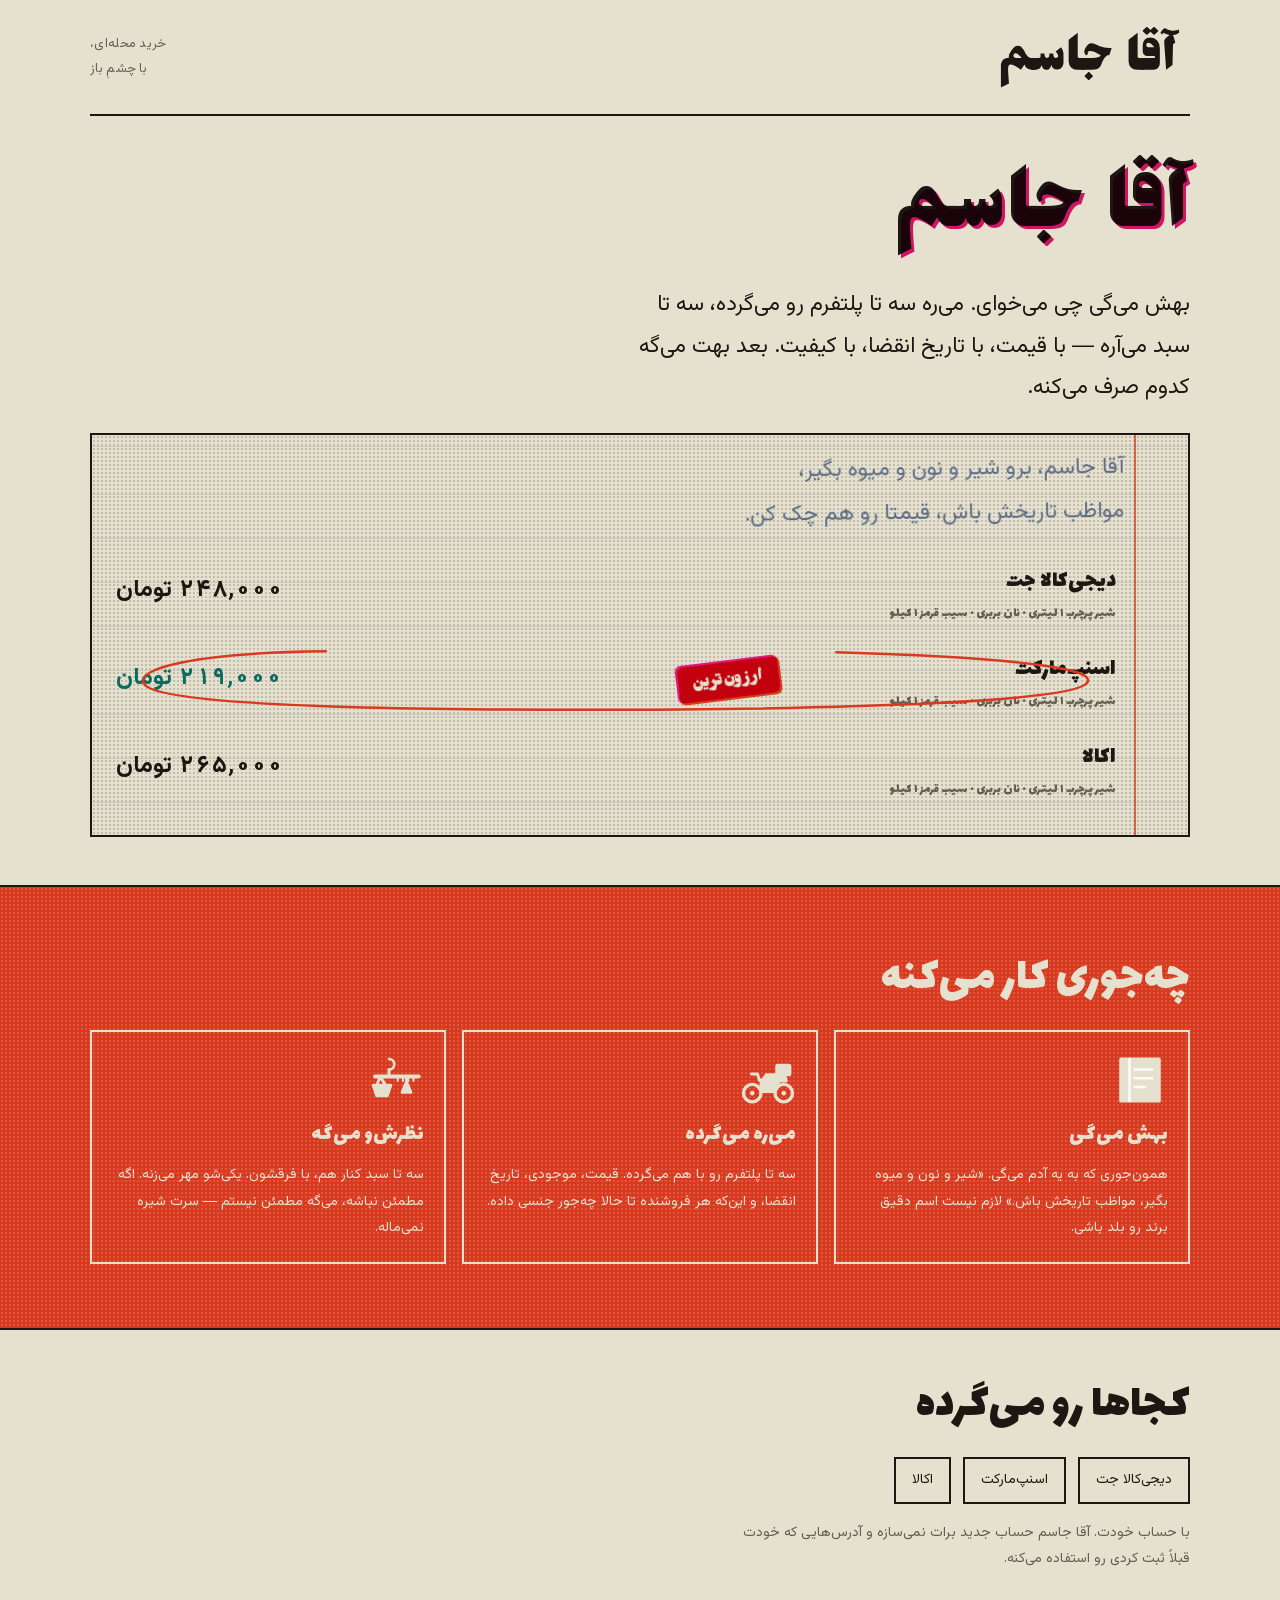
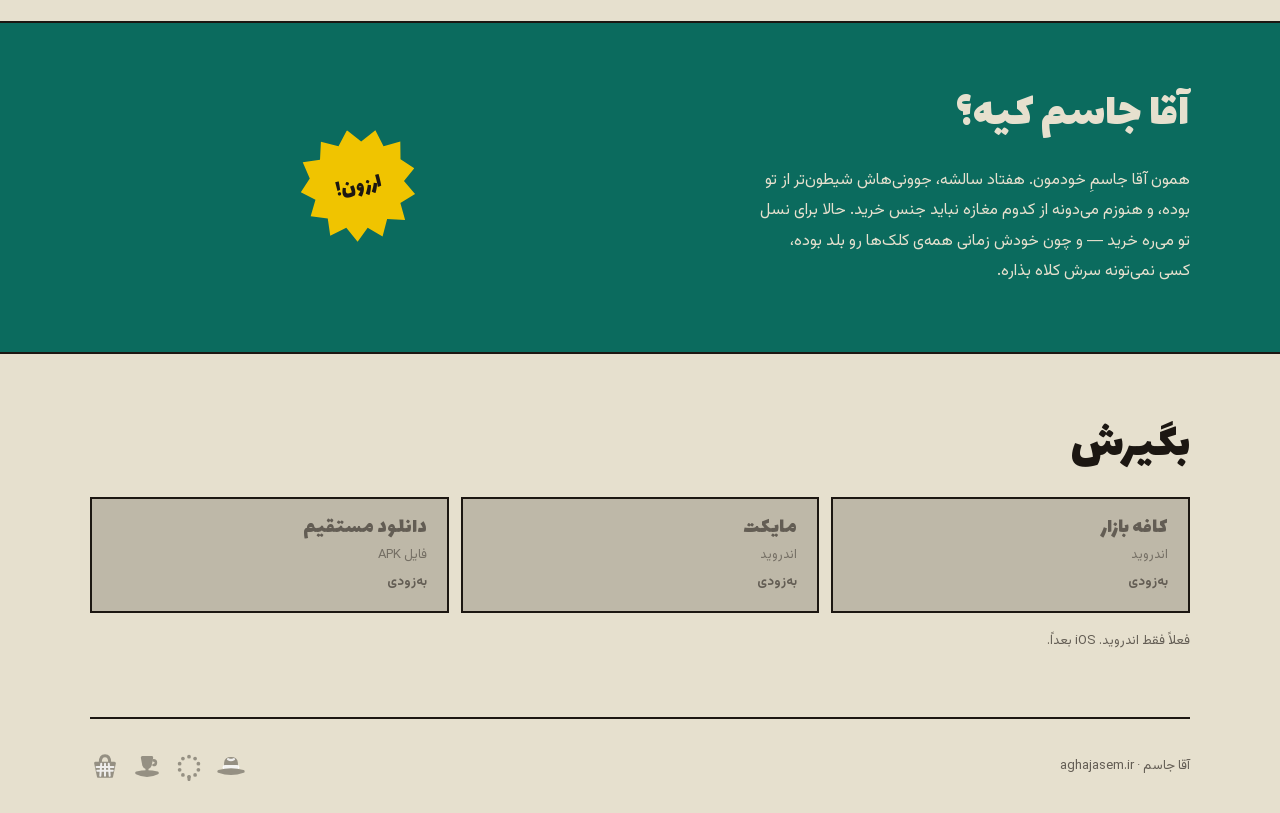
==== index.html @ fbce520e "chore(www): publish from shenasnameh@7e08536" ====
<!doctype html>
<html lang="fa" dir="rtl">
<head>
<meta charset="utf-8">
<meta name="viewport" content="width=device-width, initial-scale=1">
<title>آقا جاسم — قیمت‌ها رو درمی‌آره</title>
<meta name="description" content="بهش می‌گی چی می‌خوای، می‌ره سه تا پلتفرم رو می‌گرده، سه تا سبد می‌آره با قیمت و تاریخ و کیفیت. بعد می‌گه کدوم صرف می‌کنه.">

<meta property="og:type" content="website">
<meta property="og:title" content="آقا جاسم — قیمت‌ها رو درمی‌آره">
<meta property="og:description" content="بهش می‌گی چی می‌خوای، می‌ره سه تا پلتفرم رو می‌گرده، سه تا سبد می‌آره با قیمت و تاریخ و کیفیت. بعد می‌گه کدوم صرف می‌کنه.">
<meta property="og:url" content="https://aghajasem.ir">
<meta property="og:locale" content="fa_IR">
<meta property="og:image" content="https://aghajasem.ir/assets/social/og-aghajasem.png">
<meta name="twitter:card" content="summary_large_image">
<meta name="theme-color" content="#D93A1F">

<link rel="icon" href="./assets/icon/favicon.svg" type="image/svg+xml">

<!-- Only the two faces above the fold. A third request here is a regression. -->
<link rel="preload" href="./assets/fonts/Jomhuria-Regular.subset.woff2" as="font" type="font/woff2" crossorigin>
<link rel="preload" href="./assets/fonts/Vazirmatn-Regular.subset.woff2" as="font" type="font/woff2" crossorigin>

<link rel="stylesheet" href="./assets/css/tokens.css">
<link rel="stylesheet" href="./assets/css/fonts.css">
<link rel="stylesheet" href="./assets/css/base.css">
<link rel="stylesheet" href="./assets/css/site.css">
</head>
<body>

<a class="skip-link" href="#main">برو به متن اصلی</a>

<!-- Ink-bleed filter. Uneven absorption at the edge of a stamped or written
     mark; the era's paper was absorbent and nothing printed cleanly. -->
<svg width="0" height="0" aria-hidden="true" focusable="false" style="position:absolute">
  <filter id="jsm-ink" x="-6%" y="-6%" width="112%" height="112%">
    <feTurbulence type="fractalNoise" baseFrequency="0.9" numOctaves="2" seed="7" result="n"/>
    <feDisplacementMap in="SourceGraphic" in2="n" scale="1.6" xChannelSelector="R" yChannelSelector="G"/>
  </filter>
</svg>

<svg xmlns="http://www.w3.org/2000/svg" style="display:none" aria-hidden="true">
<!--
  آقا جاسم — the object set.

  We do not draw his face. The identity is carried by his things, which is both
  a design choice and an era-correct one: کبریت توکلی matchbox labels and shop
  signage worked the same way, one naive figurative subject inside a heavy
  keyline. Every symbol here is built on a 64×64 grid with a 3px stroke so they
  keep the same weight when set beside each other.

  Notes on specificity, because the generic version of each of these is wrong:
    کلاه مخملی  not a flat cap. A flat cap reads British; the velvet hat is the
                جاهل of Film-Farsi and carries the whole backstory in one shape.
    هوندا ۱۲۵   not a Vespa. Upright commuter bike with a rear rack and a crate;
                the rack is what makes the silhouette legible as an errand.
    زنبیل حصیری  woven reed, not the plastic string bag — that one reads as a
                housewife at the bazaar rather than as the man running errands.
    قپان        a steelyard, not a two-pan balance. Same idea, less European.

  Use: <svg class="obj"><use href="./assets/icon/objects.svg#jsm-hat"/></svg>
  Fill and stroke both follow currentColor.
-->
<defs>
  <style>
    symbol { --jsm-obj-w: 3; }
    symbol * { vector-effect: non-scaling-stroke; }
  </style>
</defs>

<!-- کلاه مخملی — the primary mark. Low pinched crown, wide upturned brim. -->
<symbol id="jsm-hat" viewBox="0 0 64 64">
  <g fill="none" stroke="currentColor" stroke-width="3"
     stroke-linejoin="round" stroke-linecap="round">
    <path d="M20 40 L20.5 25 Q21 16 32 16 Q43 16 43.5 25 L44 40 Z" fill="currentColor"/>
    <path d="M26 17.5 Q32 21 38 17.5" stroke-width="2.4" fill="none" stroke="#fff"
          opacity="0.85"/>
    <path d="M19 34.5 H45" stroke-width="4.5" stroke="#fff" opacity="0.9"/>
    <path d="M6 43.5 Q32 53 58 43.5 Q32 36.5 6 43.5 Z" fill="currentColor"/>
  </g>
</symbol>

<!-- تسبیح — also the loading spinner and the section divider. -->
<symbol id="jsm-tasbih" viewBox="0 0 64 64">
  <g fill="currentColor" stroke="none">
    <circle cx="32" cy="12" r="4"/><circle cx="45" cy="16" r="4"/>
    <circle cx="52" cy="27" r="4"/><circle cx="52" cy="40" r="4"/>
    <circle cx="45" cy="51" r="4"/><circle cx="32" cy="55" r="4"/>
    <circle cx="19" cy="51" r="4"/><circle cx="12" cy="40" r="4"/>
    <circle cx="12" cy="27" r="4"/><circle cx="19" cy="16" r="4"/>
  </g>
  <path d="M32 55 L32 61" stroke="currentColor" stroke-width="3" stroke-linecap="round"/>
</symbol>

<!-- قپان — the steelyard. The product metaphor as a physical object.
     Legibility needs all four parts present and separated: suspension hook,
     graduated beam, hanging pan, sliding counterweight. -->
<symbol id="jsm-qapan" viewBox="0 0 64 64">
  <g fill="none" stroke="currentColor" stroke-width="3"
     stroke-linejoin="round" stroke-linecap="round">
    <path d="M24 8 a6 6 0 1 1 0 12" stroke-width="2.6"/>
    <path d="M24 20 V26"/>
    <path d="M8 28 H58" stroke-width="4"/>
    <path d="M34 28 v5 M40 28 v5 M46 28 v5 M52 28 v5" stroke-width="2"/>
    <path d="M14 28 L10 38 M14 28 L20 38"/>
    <path d="M6 38 H26 L22 50 H10 Z" fill="currentColor"/>
    <path d="M44 28 L44 34"/>
    <path d="M44 34 L49 46 L39 46 Z" fill="currentColor"/>
  </g>
</symbol>

<!-- استکان کمرباریک و نعلبکی — the errand man's fee is a glass of tea. -->
<symbol id="jsm-estekan" viewBox="0 0 64 64">
  <g fill="none" stroke="currentColor" stroke-width="3"
     stroke-linejoin="round" stroke-linecap="round">
    <path d="M22 14 L25 30 Q26 34 32 36 Q38 34 39 30 L42 14 Z" fill="currentColor"/>
    <path d="M32 36 V44"/>
    <path d="M10 47 Q32 58 54 47 Q32 42 10 47 Z" fill="currentColor"/>
    <path d="M46 20 a5 5 0 0 1 0 10" stroke-width="2.6"/>
  </g>
</symbol>

<!-- زنبیل حصیری — woven reed basket, hung off the handlebar. -->
<symbol id="jsm-zanbil" viewBox="0 0 64 64">
  <g fill="none" stroke="currentColor" stroke-width="3"
     stroke-linejoin="round" stroke-linecap="round">
    <path d="M22 24 Q22 10 32 10 Q42 10 42 24" stroke-width="3"/>
    <path d="M12 26 H52 L46 54 H18 Z" fill="currentColor"/>
    <g stroke="#fff" stroke-width="2" opacity="0.85">
      <path d="M14 34 H50 M15.5 42 H48.5"/>
      <path d="M24 27 L22 53 M32 27 V53 M40 27 L42 53"/>
    </g>
  </g>
</symbol>

<!-- هوندا ۱۲۵ — rear rack and crate are what make it read as an errand.
     The engine block and fuel tank are load-bearing: without their mass this
     silhouette is a bicycle, which is a different man doing a different job. -->
<symbol id="jsm-honda" viewBox="0 0 64 64">
  <g fill="none" stroke="currentColor" stroke-width="3"
     stroke-linejoin="round" stroke-linecap="round">
    <circle cx="14" cy="47" r="10" stroke-width="3.4"/>
    <circle cx="50" cy="47" r="10" stroke-width="3.4"/>
    <circle cx="14" cy="47" r="2.6" fill="currentColor" stroke="none"/>
    <circle cx="50" cy="47" r="2.6" fill="currentColor" stroke="none"/>
    <rect x="24" y="34" width="17" height="11" rx="2" fill="currentColor"/>
    <path d="M22 32 H40 L44 36" stroke-width="3"/>
    <path d="M22 32 L20 25 H13" stroke-width="3"/>
    <path d="M26 32 L30 26 H41 L42 32 Z" fill="currentColor"/>
    <path d="M41 29 H52 L53 33 H44" fill="currentColor"/>
    <rect x="42" y="15" width="15" height="11" rx="1" fill="currentColor"/>
    <path d="M49 26 V29"/>
  </g>
</symbol>

<!-- دفتر نسیه — the signature artifact, as an icon. -->
<symbol id="jsm-daftar" viewBox="0 0 64 64">
  <g fill="none" stroke="currentColor" stroke-width="3"
     stroke-linejoin="round" stroke-linecap="round">
    <rect x="10" y="8" width="44" height="48" fill="currentColor"/>
    <path d="M20 8 V56" stroke="#fff" stroke-width="2.5" opacity="0.9"/>
    <g stroke="#fff" stroke-width="2.4" opacity="0.9">
      <path d="M26 20 H46 M26 30 H46 M26 40 H38"/>
    </g>
  </g>
</symbol>

<!-- دست — the manicule, the printer's pointing fist.
     Objects alone float and become a sticker sheet; a hand acts, and acting is
     what makes the absent face read as a choice rather than an omission. A
     naturalistic hand is illegible at icon size (the first attempt read as a
     mitten), so this is the letterpress manicule ☞ instead — which is also
     exactly the right register: it was a stock ornament in the era's print.
     Points inline-start, so it must mirror under RTL like any directional mark. -->
<symbol id="jsm-dast" viewBox="0 0 64 64">
  <g fill="currentColor" stroke="currentColor" stroke-width="2.4"
     stroke-linejoin="round" stroke-linecap="round">
    <!-- fist -->
    <rect x="26" y="20" width="22" height="26" rx="7"/>
    <!-- thumb, riding on top of the fist -->
    <path d="M31 21 a6 5 0 0 1 11 0" stroke-width="2.4"/>
    <!-- index finger, blunt round tip: a fingertip, not an arrowhead -->
    <rect x="7" y="27" width="24" height="9" rx="4.5"/>
    <!-- cuff -->
    <path d="M47 19 h7 a3 3 0 0 1 3 3 v22 a3 3 0 0 1 -3 3 h-7 Z"/>
    <!-- curled fingers, knocked out of the fist -->
    <g stroke="#fff" stroke-width="2.2" fill="none" opacity="0.85">
      <path d="M33 37 h11 M33 42 h11"/>
      <path d="M47 24 v16"/>
    </g>
  </g>
</symbol>

<!-- «ارزون‌ترین» stamp plate, empty. The word is set in Jomhuria over it. -->
<symbol id="jsm-stamp" viewBox="0 0 64 64">
  <g fill="none" stroke="currentColor" stroke-width="3" stroke-linejoin="round">
    <rect x="6" y="18" width="52" height="28" rx="4"/>
    <rect x="11" y="23" width="42" height="18" rx="2" fill="currentColor"/>
  </g>
</symbol>
</svg>

<header class="wrap masthead">
  <a class="masthead__logo logo" href="./" aria-label="آقا جاسم">
    <svg xmlns="http://www.w3.org/2000/svg" viewBox="0 0 391 161" role="img" aria-label="آقا جاسم">
  <title>آقا جاسم</title>
  <g fill="currentColor">
    <g transform="translate(15.44 105.15)">
      <path transform="translate(0.00 -0.00) scale(0.053333 -0.053333)" d="M407 -499Q375 -130 373 4Q371 100 390.5 146.0Q410 192 464 192Q521 192 617.0 144.0Q713 96 780 48L847 0L973 193Q998 109 1068.5 54.5Q1139 0 1229 0H1376V436H1215Q1175 436 1140.0 455.0Q1105 474 1079.5 505.5Q1054 537 1028.5 576.5Q1003 616 982.0 658.0Q961 700 935.0 739.5Q909 779 882.0 810.5Q855 842 817.5 861.0Q780 880 737 880Q665 880 615.5 842.0Q566 804 495 708Q373 543 400 436H375Q369 436 359.5 436.0Q350 436 322.5 431.0Q295 426 270.0 417.0Q245 408 214.5 386.5Q184 365 162.0 335.0Q140 305 125.0 255.0Q110 205 110 143V-648ZM569 516Q569 604 649 604Q688 604 743.5 562.0Q799 520 835 478L871 436H662Q629 436 599.0 456.0Q569 476 569 516Z"/>
    <path transform="translate(69.65 -0.00) scale(0.053333 -0.053333)" d="M655 194Q655 190 656.0 183.5Q657 177 662.0 158.0Q667 139 674.5 122.0Q682 105 698.0 84.0Q714 63 735.5 48.0Q757 33 791.0 22.5Q825 12 866 12Q917 12 958.0 29.5Q999 47 1024.5 74.5Q1050 102 1067.5 138.0Q1085 174 1092.0 209.5Q1099 245 1099 280L1098 579Q1098 636 1076.0 697.5Q1054 759 1032 792L1010 825L811 668Q846 635 869.0 601.0Q892 567 899.0 538.0Q906 509 900.0 485.5Q894 462 870.5 449.0Q847 436 809 436Q781 436 762.5 452.5Q744 469 737.5 492.5Q731 516 728.0 539.0Q725 562 726 578L728 595H581Q582 589 582.5 578.0Q583 567 580.0 539.5Q577 512 569.0 491.0Q561 470 540.5 453.0Q520 436 489 436Q443 436 421.5 476.0Q400 516 401 556L402 595H256V479Q256 460 241.0 448.0Q226 436 193 436H-70V0H52Q90 0 122.5 6.5Q155 13 177.5 24.5Q200 36 219.0 50.5Q238 65 249.5 81.0Q261 97 270.0 113.0Q279 129 283.5 143.5Q288 158 290.5 169.5Q293 181 294 187V194Q294 186 296.0 173.0Q298 160 309.5 126.5Q321 93 339.5 67.0Q358 41 396.0 20.0Q434 -1 485 -1Q514 -1 539.0 10.0Q564 21 580.5 38.0Q597 55 611.0 75.5Q625 96 633.0 117.0Q641 138 646.0 155.0Q651 172 653 183Z"/>
    <path transform="translate(132.48 -0.00) scale(0.053333 -0.053333)" d="M411 0H699V436H479Q454 436 444 464Q442 472 442 479L443 1362L110 1104V301Q110 176 198.0 88.0Q286 0 411 0Z"/>
    <path transform="translate(166.03 -0.00) scale(0.053333 -0.053333)" d="M200 -376H230L367 -244V-216L230 -85H200L69 -216V-244ZM286 0Q352 0 403.5 6.5Q455 13 492.0 21.5Q529 30 559.0 49.5Q589 69 606.5 84.5Q624 100 643.0 132.5Q662 165 671.5 186.5Q681 208 699 252Q709 277 715 291Q748 370 786.5 424.0Q825 478 856.5 499.0Q888 520 915.0 530.0Q942 540 957 538L972 536L1057 795H964Q778 795 625 859Q590 874 521.5 907.0Q453 940 415 956Q368 976 320 976Q300 976 279.5 970.5Q259 965 242.0 956.5Q225 948 208.0 934.5Q191 921 178.0 908.0Q165 895 151.0 877.5Q137 860 128.0 847.5Q119 835 108.0 817.5Q97 800 92.5 791.5Q88 783 81 770L74 757Q53 717 54.0 671.5Q55 626 77 587L116 520L192 575Q192 575 180 601Q158 673 243 688Q263 692 290 692Q327 692 386.5 669.5Q446 647 490.0 623.5Q534 600 592.5 566.5Q651 533 658 529Q648 513 644.5 508.0Q641 503 615.0 485.5Q589 468 554.5 460.5Q520 453 448.5 444.5Q377 436 281 436H-70V0Z"/>
    <path transform="translate(249.60 -0.00) scale(0.053333 -0.053333)" d="M411 0H699V436H479Q454 436 444 464Q442 472 442 479L443 1362L110 1104V301Q110 176 198.0 88.0Q286 0 411 0Z"/>
    <path transform="translate(283.15 -0.00) scale(0.053333 -0.053333)" d="M164 1281 284 1397 400 1281H430L567 1413V1441L430 1572H400L284 1457L164 1572H134L2 1441V1413L134 1281ZM128 904Q128 992 208 992Q247 992 302.5 950.0Q358 908 394 866L430 825H222Q188 825 158.0 844.5Q128 864 128 904ZM-70 0H394Q445 0 486.0 17.5Q527 35 553.0 62.5Q579 90 596.5 126.0Q614 162 621.0 197.5Q628 233 628 268V790Q628 961 530.5 1072.0Q433 1183 287 1183Q137 1183 68.5 1104.5Q0 1026 0 897V674Q0 603 50.0 553.0Q100 503 171 503H419Q433 503 443.0 493.0Q453 483 453 469Q453 455 443.0 445.5Q433 436 419 436H-70Z"/>
    <path transform="translate(320.85 -0.00) scale(0.053333 -0.053333)" d="M634 1371 613 1474Q541 1446 471.0 1437.5Q401 1429 354.0 1434.0Q307 1439 260.5 1455.0Q214 1471 197.0 1480.5Q180 1490 161 1502Q158 1504 157 1505Q76 1553 7 1450L-60 1353L4 1289L48 1356Q48 1356 105 1327Q304 1239 474 1285Q562 1310 634 1371ZM151 0 384 177 404 934 488 996 383 1362 154 1174Q116 1142 96.5 1096.5Q77 1051 81 1002Z"/>
    </g>
  </g>
</svg>
  </a>
  <p class="masthead__tag">
    خرید محله‌ای،<br>با چشمِ باز
  </p>
</header>

<main id="main">

  <!-- ══ hero: the ledger is the thesis ══════════════════════════════════ -->
  <section class="wrap hero">
    <h1 class="hero__title"><span class="misregister"
      ><span class="ghost" aria-hidden="true">آقا جاسم</span>آقا جاسم</span></h1>

    <p class="hero__lede">
      بهش می‌گی چی می‌خوای. می‌ره سه تا پلتفرم رو می‌گرده، سه تا سبد می‌آره —
      با قیمت، با تاریخ انقضا، با کیفیت. بعد بهت می‌گه کدوم صرف می‌کنه.
    </p>

    <!-- The resident writes the errand in Jasem's ledger; Jasem writes the
         prices back underneath. Hero and results are one artifact. -->
    <div class="ledger halftone">
      <div class="ledger__inner">
        <p class="ledger__note">
          آقا جاسم، برو شیر و نون و میوه بگیر،<br>
          مواظب تاریخش باش، قیمتا رو هم چک کن.
        </p>

        <div class="ledger__rows">
          <div class="row">
            <span class="row__name">دیجی‌کالا جت
              <span class="row__items">شیر پرچرب ۱ لیتری · نان بربری · سیب قرمز ۱ کیلو</span>
            </span>
            <span class="row__price">۲۴۸٬۰۰۰ تومان</span>
          </div>

          <div class="row row--win">
            <svg class="row__circle" viewBox="0 0 460 96" aria-hidden="true" preserveAspectRatio="none">
              <!-- Open path, overshooting its own start: nobody draws a closed
                   ellipse by hand. -->
              <path d="M96 12 C36 14 8 34 12 54 C16 76 78 88 214 88
                       C350 88 444 76 448 52 C452 30 396 14 268 10
                       C196 8 130 10 84 20"/>
            </svg>
            <span class="row__name">اسنپ‌مارکت
              <span class="row__items">شیر پرچرب ۱ لیتری · نان بربری · سیب قرمز ۱ کیلو</span>
            </span>
            <span class="row__price">۲۱۹٬۰۰۰ تومان</span>
            <p class="stamp">ارزون‌ترین</p>
          </div>

          <div class="row">
            <span class="row__name">اکالا
              <span class="row__items">شیر پرچرب ۱ لیتری · نان بربری · سیب قرمز ۱ کیلو</span>
            </span>
            <span class="row__price">۲۶۵٬۰۰۰ تومان</span>
          </div>
        </div>
      </div>
    </div>
  </section>

  <!-- ══ how ═════════════════════════════════════════════════════════════ -->
  <section class="section inked halftone">
    <div class="wrap">
      <h2 class="section__head">چه‌جوری کار می‌کنه</h2>

      <ol class="steps">
        <li class="step">
          <svg class="step__obj" viewBox="0 0 64 64" aria-hidden="true"><use href="#jsm-daftar"/></svg>
          <h3 class="step__title">بهش می‌گی</h3>
          <p class="step__body">
            همون‌جوری که به یه آدم می‌گی. «شیر و نون و میوه بگیر، مواظب تاریخش
            باش.» لازم نیست اسم دقیق برند رو بلد باشی.
          </p>
        </li>
        <li class="step">
          <svg class="step__obj" viewBox="0 0 64 64" aria-hidden="true"><use href="#jsm-honda"/></svg>
          <h3 class="step__title">می‌ره می‌گرده</h3>
          <p class="step__body">
            سه تا پلتفرم رو با هم می‌گرده. قیمت، موجودی، تاریخ انقضا، و این‌که
            هر فروشنده تا حالا چه‌جور جنسی داده.
          </p>
        </li>
        <li class="step">
          <svg class="step__obj" viewBox="0 0 64 64" aria-hidden="true"><use href="#jsm-qapan"/></svg>
          <h3 class="step__title">نظرش‌و می‌گه</h3>
          <p class="step__body">
            سه تا سبد کنار هم، با فرقشون. یکی‌شو مهر می‌زنه. اگه مطمئن نباشه،
            می‌گه مطمئن نیستم — سرت شیره نمی‌ماله.
          </p>
        </li>
      </ol>
    </div>
  </section>

  <!-- ══ platforms ═══════════════════════════════════════════════════════ -->
  <section class="section section--tight">
    <div class="wrap">
      <h2 class="section__head">کجاها رو می‌گرده</h2>
      <ul class="chips"><li class="chip">دیجی‌کالا جت</li>
        <li class="chip">اسنپ‌مارکت</li>
        <li class="chip">اکالا</li></ul>
      <p style="margin-block-start:var(--jsm-space-4);font-size:var(--jsm-font-size-sm);color:var(--jsm-color-poster-fg-secondary);max-inline-size:56ch">
        با حساب خودت. آقا جاسم حساب جدید برات نمی‌سازه و آدرس‌هایی که خودت
        قبلاً ثبت کردی رو استفاده می‌کنه.
      </p>
    </div>
  </section>

  <!-- ══ who ═════════════════════════════════════════════════════════════ -->
  <section class="section inked inked--green">
    <div class="wrap" style="display:grid;gap:var(--jsm-space-6);grid-template-columns:repeat(auto-fit,minmax(280px,1fr));align-items:center">
      <div>
        <h2 class="section__head">آقا جاسم کیه؟</h2>
        <p style="max-inline-size:48ch">
          همون آقا جاسمِ خودمون. هفتاد سالشه، جوونی‌هاش شیطون‌تر از تو بوده، و
          هنوزم می‌دونه از کدوم مغازه نباید جنس خرید. حالا برای نسل تو می‌ره
          خرید — و چون خودش زمانی همه‌ی کلک‌ها رو بلد بوده، کسی نمی‌تونه سرش
          کلاه بذاره.
        </p>
      </div>
      <div style="display:flex;justify-content:center">
        <p class="starburst">ارزون!</p>
      </div>
    </div>
  </section>

  <!-- ══ download ════════════════════════════════════════════════════════ -->
  <section class="section" id="download">
    <div class="wrap">
      <h2 class="section__head">بگیرش</h2>
      <div class="stores"><span class="store" aria-disabled="true"><span class="store__name">کافه بازار</span><span class="store__note">اندروید</span><span class="store__soon">به‌زودی</span></span>
        <span class="store" aria-disabled="true"><span class="store__name">مایکت</span><span class="store__note">اندروید</span><span class="store__soon">به‌زودی</span></span>
        <span class="store" aria-disabled="true"><span class="store__name">دانلود مستقیم</span><span class="store__note">فایل APK</span><span class="store__soon">به‌زودی</span></span></div>
      <p style="margin-block-start:var(--jsm-space-4);font-size:var(--jsm-font-size-xs);color:var(--jsm-color-poster-fg-secondary)">
        فعلاً فقط اندروید. <span class="ltr" dir="ltr">iOS</span> بعداً.
      </p>
    </div>
  </section>

</main>

<footer class="wrap footer">
  <p>آقا جاسم · <span class="ltr" dir="ltr">aghajasem.ir</span></p>
  <div class="footer__objects" aria-hidden="true">
    <svg viewBox="0 0 64 64"><use href="#jsm-hat"/></svg>
    <svg viewBox="0 0 64 64"><use href="#jsm-tasbih"/></svg>
    <svg viewBox="0 0 64 64"><use href="#jsm-estekan"/></svg>
    <svg viewBox="0 0 64 64"><use href="#jsm-zanbil"/></svg>
  </div>
</footer>

</body>
</html>
---- assets/css/tokens.css ----
/* GENERATED FILE — DO NOT EDIT.
 * Source: tokens/*.toml in nir1gg/jasem-shenasnameh
 * Regenerate: python3 scripts/build_tokens.py
 */

:root {
  color-scheme: light;

  /* ── primitives — the pressroom ── */
  --jsm-color-ink-kaghaz: #e6e0ce;
  --jsm-color-ink-pishkhan: #f5f1e6;
  --jsm-color-ink-sefid: #ffffff;
  --jsm-color-ink-morakkab: #1c1712;
  --jsm-color-ink-shangarf: #d93a1f;
  --jsm-color-ink-surati: #e5187e;
  --jsm-color-ink-sabz: #0b6b5e;
  --jsm-color-ink-limu: #f0c400;
  --jsm-color-ink-nili: #5a6b84;
  --jsm-color-ink-ajor: #8e2b1b;
  --jsm-color-ink-kahroba: #c98a00;
  --jsm-color-ink-abi: #1f5aa8;
  --jsm-space-0: 0;
  --jsm-space-1: 4px;
  --jsm-space-2: 8px;
  --jsm-space-3: 12px;
  --jsm-space-4: 16px;
  --jsm-space-5: 20px;
  --jsm-space-6: 24px;
  --jsm-space-8: 32px;
  --jsm-space-10: 40px;
  --jsm-space-12: 48px;
  --jsm-space-16: 64px;
  --jsm-space-20: 80px;
  --jsm-space-24: 96px;
  --jsm-metric-rule-pitch: 44px;
  --jsm-metric-keyline: 2px;
  --jsm-metric-frame-rule: 6px;
  --jsm-metric-margin-rule: 2px;
  --jsm-metric-misregister: 3px;
  --jsm-metric-halftone: 4px;
  --jsm-radius-none: 0;
  --jsm-radius-sm: 2px;
  --jsm-radius-md: 4px;
  --jsm-radius-lg: 8px;
  --jsm-radius-stamp: 6px;
  --jsm-radius-pill: 999px;
  --jsm-font-family-poster: Jomhuria, Tahoma, sans-serif;
  --jsm-font-family-display: Lalezar, Tahoma, sans-serif;
  --jsm-font-family-body: Vazirmatn, 'Vazirmatn Fallback', Tahoma, sans-serif;
  --jsm-font-size-xs: 13px;
  --jsm-font-size-sm: 14px;
  --jsm-font-size-md: 16px;
  --jsm-font-size-lg: 18px;
  --jsm-font-size-xl: 22px;
  --jsm-font-size-2xl: 28px;
  --jsm-font-size-3xl: 36px;
  --jsm-font-size-4xl: 48px;
  --jsm-font-size-5xl: 72px;
  --jsm-font-size-6xl: 112px;
  --jsm-font-weight-regular: 400;
  --jsm-font-weight-medium: 500;
  --jsm-font-weight-bold: 700;
  --jsm-line-height-poster: 0.82;
  --jsm-line-height-tight: 1.15;
  --jsm-line-height-snug: 1.35;
  --jsm-line-height-normal: 1.75;
  --jsm-line-height-body: 1.9;
  --jsm-letter-spacing-none: 0;
  --jsm-letter-spacing-micro: 0.3px;
  --jsm-shadow-none: none;
  --jsm-shadow-hard: 0px 4px 0px #1c1712;
  --jsm-shadow-stamp: 0px 2px 0px rgb(28 23 18 / 55%);
  --jsm-shadow-card: 0px 1px 2px rgb(28 23 18 / 8%), 0px 4px 12px -2px rgb(28 23 18 / 10%);
  --jsm-motion-duration-instant: 90ms;
  --jsm-motion-duration-fast: 140ms;
  --jsm-motion-duration-stamp: 180ms;
  --jsm-motion-duration-base: 220ms;
  --jsm-motion-duration-draw: 420ms;
  --jsm-motion-easing-standard: cubic-bezier(0.2, 0, 0, 1);
  --jsm-motion-easing-decelerate: cubic-bezier(0, 0, 0, 1);
  --jsm-motion-easing-accelerate: cubic-bezier(0.3, 0, 1, 1);
  --jsm-motion-easing-slam: cubic-bezier(0.2, 1.4, 0.4, 1);

  /* ── halftone tints — screen percentages of an ink over its paper ── */
  --jsm-tint-morakkab-10: #d2ccbb;
  --jsm-tint-morakkab-20: #beb8a8;
  --jsm-tint-morakkab-40: #959083;
  --jsm-tint-morakkab-65: #635d54;
  --jsm-tint-morakkab-80: #443f38;
  --jsm-tint-shangarf-10: #e5cfbc;
  --jsm-tint-shangarf-20: #e3bfab;
  --jsm-tint-shangarf-40: #e19e88;
  --jsm-tint-shangarf-60: #de7c65;
  --jsm-tint-surati-10: #e6ccc6;
  --jsm-tint-surati-20: #e6b8be;
  --jsm-tint-surati-40: #e690ae;
  --jsm-tint-sabz-10: #d0d4c3;
  --jsm-tint-sabz-20: #bac9b8;
  --jsm-tint-sabz-40: #8eb1a1;
  --jsm-tint-limu-20: #e8daa5;
  --jsm-tint-limu-40: #ead57c;
  --jsm-tint-nili-10: #d8d4c7;
  --jsm-tint-nili-20: #cac9bf;
  --jsm-tint-nili-40: #aeb1b0;
  --jsm-tint-nili-60: #929aa2;
  --jsm-tint-counter-morakkab-6: #e8e4d9;
  --jsm-tint-counter-morakkab-12: #dbd7cd;
  --jsm-tint-counter-morakkab-48: #8d8880;
  --jsm-tint-counter-morakkab-65: #68635c;
  --jsm-tint-counter-ajor-8: #f6eeed;
  --jsm-tint-counter-ajor-24: #e4ccc8;
  --jsm-tint-counter-kahroba-14: #f7efdb;
  --jsm-tint-counter-kahroba-34: #edd7a8;
  --jsm-tint-counter-abi-8: #edf2f8;
  --jsm-tint-counter-abi-24: #c9d7ea;
  --jsm-tint-counter-sabz-8: #ebf3f2;
  --jsm-tint-counter-sabz-24: #c4dbd8;
  --jsm-tint-overprint-kahroba-40: #845c07;

  /* ── semantic — پوستر (poster) and پیشخوان (counter) expressions ── */
  --jsm-color-poster-bg-canvas: #e6e0ce;
  --jsm-color-poster-bg-raised: #d2ccbb;
  --jsm-color-poster-bg-inked: #d93a1f;
  --jsm-color-poster-bg-inked-alt: #0b6b5e;
  --jsm-color-poster-bg-accent: #e5187e;
  --jsm-color-poster-fg-primary: #1c1712;
  --jsm-color-poster-fg-secondary: #635d54;
  --jsm-color-poster-fg-muted: #959083;
  --jsm-color-poster-fg-on-inked: #e6e0ce;
  --jsm-color-poster-fg-flag: #f0c400;
  --jsm-color-poster-line-keyline: #1c1712;
  --jsm-color-poster-line-frame: #d93a1f;
  --jsm-color-poster-line-rule: #d8d4c7;
  --jsm-color-poster-line-margin: #d93a1f;
  --jsm-color-poster-action-bg: #1c1712;
  --jsm-color-poster-action-fg: #f0c400;
  --jsm-color-poster-action-bg-alt: #e5187e;
  --jsm-color-poster-action-fg-alt: #e6e0ce;
  --jsm-color-poster-action-disabled-bg: #beb8a8;
  --jsm-color-poster-action-disabled-fg: #635d54;
  --jsm-color-poster-stamp-plate: #e5187e;
  --jsm-color-poster-stamp-ink: #e6e0ce;
  --jsm-color-poster-stamp-ghost: #d93a1f;
  --jsm-color-poster-stamp-pencil: #d93a1f;
  --jsm-color-counter-bg-canvas: #f5f1e6;
  --jsm-color-counter-bg-surface: #ffffff;
  --jsm-color-counter-bg-muted: #e8e4d9;
  --jsm-color-counter-bg-sunk: #dbd7cd;
  --jsm-color-counter-fg-primary: #1c1712;
  --jsm-color-counter-fg-secondary: #68635c;
  --jsm-color-counter-fg-muted: #5a6b84;
  --jsm-color-counter-fg-on-action: #ffffff;
  --jsm-color-counter-line-keyline: #1c1712;
  --jsm-color-counter-line-subtle: #dbd7cd;
  --jsm-color-counter-line-strong: #8d8880;
  --jsm-color-counter-line-focus: #0b6b5e;
  --jsm-color-counter-action-bg: #0b6b5e;
  --jsm-color-counter-action-fg: #ffffff;
  --jsm-color-counter-action-bg-hover: #1c1712;
  --jsm-color-counter-action-disabled-bg: #dbd7cd;
  --jsm-color-counter-action-disabled-fg: #68635c;
  --jsm-color-counter-price-amount: #0b6b5e;
  --jsm-color-counter-price-strike: #68635c;
  --jsm-type-hero-family: Jomhuria, Tahoma, sans-serif;
  --jsm-type-hero-size: 112px;
  --jsm-type-hero-weight: 400;
  --jsm-type-hero-leading: 0.82;
  --jsm-type-section-family: Lalezar, Tahoma, sans-serif;
  --jsm-type-section-size: 36px;
  --jsm-type-section-weight: 400;
  --jsm-type-section-leading: 1.15;
  --jsm-type-title-family: Lalezar, Tahoma, sans-serif;
  --jsm-type-title-size: 22px;
  --jsm-type-title-weight: 400;
  --jsm-type-title-leading: 1.35;
  --jsm-type-body-family: Vazirmatn, 'Vazirmatn Fallback', Tahoma, sans-serif;
  --jsm-type-body-size: 16px;
  --jsm-type-body-weight: 400;
  --jsm-type-body-leading: 1.9;
  --jsm-type-price-family: Vazirmatn, 'Vazirmatn Fallback', Tahoma, sans-serif;
  --jsm-type-price-size: 22px;
  --jsm-type-price-weight: 700;
  --jsm-type-price-leading: 1.15;
  --jsm-type-micro-family: Vazirmatn, 'Vazirmatn Fallback', Tahoma, sans-serif;
  --jsm-type-micro-size: 13px;
  --jsm-type-micro-weight: 500;
  --jsm-type-micro-leading: 1.75;

  /* ── domain — card states, overlays, platform identity ── */
  --jsm-card-status-ok-bg: #ffffff;
  --jsm-card-status-ok-border: #dbd7cd;
  --jsm-card-status-ok-fg: #1c1712;
  --jsm-card-status-ok-accent: #0b6b5e;
  --jsm-card-status-not-in-index-bg: #e8e4d9;
  --jsm-card-status-not-in-index-border: #dbd7cd;
  --jsm-card-status-not-in-index-fg: #68635c;
  --jsm-card-status-not-in-index-accent: #5a6b84;
  --jsm-card-status-not-found-on-platform-bg: #e8e4d9;
  --jsm-card-status-not-found-on-platform-border: #dbd7cd;
  --jsm-card-status-not-found-on-platform-fg: #68635c;
  --jsm-card-status-not-found-on-platform-accent: #5a6b84;
  --jsm-card-status-not-connected-bg: #edf2f8;
  --jsm-card-status-not-connected-border: #c9d7ea;
  --jsm-card-status-not-connected-fg: #1f5aa8;
  --jsm-card-status-not-connected-accent: #1f5aa8;
  --jsm-card-status-fetch-failed-bg: #f6eeed;
  --jsm-card-status-fetch-failed-border: #e4ccc8;
  --jsm-card-status-fetch-failed-fg: #8e2b1b;
  --jsm-card-status-fetch-failed-accent: #8e2b1b;
  --jsm-flag-low-confidence-chip-bg: #f7efdb;
  --jsm-flag-low-confidence-chip-fg: #845c07;
  --jsm-flag-low-confidence-hairline: #845c07;
  --jsm-emphasis-cheapest-ring: #0b6b5e;
  --jsm-emphasis-cheapest-bg: #ebf3f2;
  --jsm-emphasis-cheapest-badge-bg: #0b6b5e;
  --jsm-emphasis-cheapest-badge-fg: #ffffff;
  --jsm-emphasis-cheapest-stamp-plate: #e5187e;
  --jsm-emphasis-cheapest-stamp-ghost: #d93a1f;
  --jsm-emphasis-cheapest-metric-ring-width: 2px;
  --jsm-emphasis-cheapest-metric-stamp-rotation: -7px;
  --jsm-platform-digikala-jet-chip-bg: #dbd7cd;
  --jsm-platform-digikala-jet-chip-fg: #1c1712;
  --jsm-platform-snappmarket-chip-bg: #dbd7cd;
  --jsm-platform-snappmarket-chip-fg: #1c1712;
  --jsm-platform-okala-chip-bg: #dbd7cd;
  --jsm-platform-okala-chip-fg: #1c1712;
}
---- assets/css/fonts.css ----
/*  Self-hosted faces. Hand-written — not generated.
 *
 *  Google Fonts and several CDNs are unreliable or blocked from inside Iran,
 *  which is the entire audience, so nothing here is remote.
 *
 *  One @font-face per family/weight covering both scripts, rather than split
 *  latin/arabic faces. The first viewport mixes both (brand names, "APK",
 *  "GitHub"), so a split would download both anyway — and on a high-latency
 *  mobile link an extra request costs more than the few KB it saves.
 */

@font-face {
  font-family: 'Jomhuria';
  src: url('../fonts/Jomhuria-Regular.subset.woff2') format('woff2');
  font-weight: 400;
  font-style: normal;
  font-display: swap;
}

@font-face {
  font-family: 'Lalezar';
  src: url('../fonts/Lalezar-Regular.subset.woff2') format('woff2');
  font-weight: 400;
  font-style: normal;
  font-display: swap;
}

@font-face {
  font-family: 'Vazirmatn';
  src: url('../fonts/Vazirmatn-Regular.subset.woff2') format('woff2');
  font-weight: 400;
  font-style: normal;
  font-display: swap;
}

@font-face {
  font-family: 'Vazirmatn';
  src: url('../fonts/Vazirmatn-Bold.subset.woff2') format('woff2');
  font-weight: 700;
  font-style: normal;
  font-display: swap;
}

/*  Metrics-matched fallback so the swap does not shift the layout.
 *  Tahoma is the de-facto Persian face on Windows and has real Arabic coverage.
 *  These overrides are eyeballed against Vazirmatn at 1rem; if the hero ever
 *  visibly jumps on a cold load, measure them properly rather than nudging. */
@font-face {
  font-family: 'Vazirmatn Fallback';
  src: local('Tahoma');
  size-adjust: 96%;
  ascent-override: 92%;
  descent-override: 26%;
  line-gap-override: 0%;
}
---- assets/css/base.css ----
/*  Reset and RTL foundation.
 *
 *  Logical properties only. Never margin-left/right for anything that should
 *  mirror — the whole page is dir="rtl" and physical properties are how RTL
 *  layouts break.
 */

*, *::before, *::after { box-sizing: border-box; }

html {
  /* Jomhuria and Lalezar ship ONE weight. A synthesised bold smears the
     outlines, and in Arabic script that breaks letter joining outright. */
  font-synthesis: none;
  -webkit-text-size-adjust: 100%;
  text-size-adjust: 100%;
}

body,
h1, h2, h3, h4, p, figure, blockquote, dl, dd, ul, ol {
  margin: 0;
  padding: 0;
}

ul, ol { list-style: none; }

img, svg { max-width: 100%; display: block; }

a { color: inherit; }

button {
  font: inherit;
  color: inherit;
  background: none;
  border: 0;
  cursor: pointer;
}

body {
  font-family: var(--jsm-font-family-body);
  font-size: var(--jsm-font-size-md);
  line-height: var(--jsm-line-height-body);
  color: var(--jsm-color-poster-fg-primary);
  background: var(--jsm-color-poster-bg-canvas);
  /* Era print is crowded; the page should never feel airy and centred. */
  text-rendering: optimizeLegibility;
}

/*  Inline Latin inside Persian needs its own direction, or bidi reordering
 *  mangles the punctuation around it. Applies to "Cafe Bazaar", URLs, "APK". */
.ltr {
  direction: ltr;
  unicode-bidi: isolate;
  display: inline-block;
}

/*  Directional icons mirror under RTL. Logos and objects never do. */
[dir="rtl"] .icon-directional { transform: scaleX(-1); }
.logo, .platform-mark { transform: none !important; }

.visually-hidden {
  position: absolute;
  width: 1px; height: 1px;
  padding: 0; margin: -1px;
  overflow: hidden;
  clip-path: inset(50%);
  white-space: nowrap;
}

:where(a, button, [tabindex]):focus-visible {
  outline: 3px solid var(--jsm-color-ink-surati);
  outline-offset: 3px;
}

.skip-link {
  position: absolute;
  inset-inline-start: var(--jsm-space-4);
  inset-block-start: -100%;
  z-index: 10;
  padding: var(--jsm-space-3) var(--jsm-space-4);
  background: var(--jsm-color-poster-action-bg);
  color: var(--jsm-color-poster-action-fg);
}
.skip-link:focus { inset-block-start: var(--jsm-space-4); }

/*  Halftone and misregistration are printing artifacts, not effects. They are
 *  texture only and must never carry meaning, so dropping them costs nothing. */
@media (prefers-contrast: more) {
  .halftone::after,
  .misregister::before { display: none !important; }
}

@media (prefers-reduced-motion: reduce) {
  *, *::before, *::after {
    animation-duration: 1ms !important;
    animation-iteration-count: 1 !important;
    transition-duration: 1ms !important;
    scroll-behavior: auto !important;
  }
}
---- assets/css/site.css ----
/*  آقا جاسم — landing page.
 *
 *  Every colour and measurement comes from build/tokens.css. If a value is
 *  hardcoded here it is a bug; the one exception is the halftone dot geometry,
 *  which is a gradient recipe rather than a token.
 *
 *  The era devices that make this read as print rather than as flat design:
 *  a keyline on every shape, double rule frames, coarse countable halftone,
 *  misregistration on headings, starburst badges, and density.
 */

/* ══ layout ═══════════════════════════════════════════════════════════════ */

.wrap {
  inline-size: min(1100px, 100% - 2 * var(--jsm-space-4));
  margin-inline: auto;
}

.section { padding-block: var(--jsm-space-16); }
.section--tight { padding-block: var(--jsm-space-12); }

/* ══ era devices ══════════════════════════════════════════════════════════ */

/*  The newspaper-ad double frame: heavy keyline, second rule inset inside it. */
.frame {
  position: relative;
  border: var(--jsm-metric-keyline) solid var(--jsm-color-poster-line-keyline);
  padding: var(--jsm-space-6);
  background: var(--jsm-color-poster-bg-canvas);
}
.frame::before {
  content: "";
  position: absolute;
  inset: 4px;
  border: 1.5px solid var(--jsm-color-poster-line-frame);
  pointer-events: none;
}
.frame--thick { border-width: var(--jsm-metric-frame-rule); }

/*  Coarse countable halftone — ~35 lpi dots, not noise. */
.halftone { position: relative; isolation: isolate; }
.halftone::after {
  content: "";
  position: absolute;
  inset: 0;
  z-index: -1;
  background-image: radial-gradient(
    currentColor calc(var(--jsm-metric-halftone) / 4),
    transparent calc(var(--jsm-metric-halftone) / 4)
  );
  background-size: var(--jsm-metric-halftone) var(--jsm-metric-halftone);
  opacity: 0.18;
  pointer-events: none;
}

/*  Cheap two-colour printing never lined up. Headings only — on body text this
 *  is just blurry. The ghost is decorative and aria-hidden in the markup. */
.misregister {
  position: relative;
  display: inline-block;   /* must hug the text, or the ghost drifts to the
                              container edge and reads as a second word */
}
.misregister > .ghost {
  position: absolute;
  inset-block-start: var(--jsm-metric-misregister);
  inset-inline-start: calc(var(--jsm-metric-misregister) * -1);
  white-space: nowrap;
  color: var(--jsm-color-ink-surati);
  mix-blend-mode: multiply;
  pointer-events: none;
  user-select: none;
}

/*  «ارزون!» — the spiky rosette that was on every era price ad. */
.starburst {
  --pts:
    polygon(50% 0%, 60% 12%, 74% 5%, 78% 20%, 93% 19%, 90% 34%, 100% 44%,
            89% 53%, 96% 66%, 82% 71%, 83% 86%, 68% 82%, 61% 96%, 50% 86%,
            39% 96%, 32% 82%, 17% 86%, 18% 71%, 4% 66%, 11% 53%, 0% 44%,
            10% 34%, 7% 19%, 22% 20%, 26% 5%, 40% 12%);
  clip-path: var(--pts);
  display: grid;
  place-items: center;
  inline-size: 116px;
  aspect-ratio: 1;
  background: var(--jsm-color-ink-limu);
  color: var(--jsm-color-ink-morakkab);
  font-family: var(--jsm-font-family-display);
  font-size: var(--jsm-font-size-xl);
  line-height: 1;
  text-align: center;
  rotate: -12deg;
}

/* ══ masthead ═════════════════════════════════════════════════════════════ */

.masthead {
  display: flex;
  align-items: center;
  justify-content: space-between;
  gap: var(--jsm-space-4);
  padding-block: var(--jsm-space-4);
  border-block-end: var(--jsm-metric-keyline) solid var(--jsm-color-poster-line-keyline);
}
.masthead__logo { inline-size: clamp(140px, 26vw, 200px); }
.masthead__logo svg { inline-size: 100%; height: auto; color: var(--jsm-color-poster-fg-primary); }
.masthead__tag {
  font-size: var(--jsm-font-size-xs);
  letter-spacing: var(--jsm-letter-spacing-micro);
  color: var(--jsm-color-poster-fg-secondary);
  text-align: end;
}

/* ══ hero ═════════════════════════════════════════════════════════════════ */

.hero { padding-block: var(--jsm-space-10) var(--jsm-space-12); }

.hero__title {
  font-family: var(--jsm-font-family-poster);
  font-size: clamp(3.5rem, 17vw, 8.5rem);
  line-height: var(--jsm-line-height-poster);
  margin-block-end: var(--jsm-space-4);
}
.hero__lede {
  font-size: clamp(1.0625rem, 2.4vw, 1.375rem);
  max-inline-size: 46ch;
  color: var(--jsm-color-poster-fg-primary);
  margin-block-end: var(--jsm-space-6);
}

/* ══ the ledger — دفتر نسیه, the signature element ════════════════════════ */

.ledger {
  position: relative;
  background: var(--jsm-color-poster-bg-canvas);
  background-image: repeating-linear-gradient(
    to bottom,
    transparent 0,
    transparent calc(var(--jsm-metric-rule-pitch) - 1px),
    var(--jsm-tint-nili-20) calc(var(--jsm-metric-rule-pitch) - 1px),
    var(--jsm-tint-nili-20) var(--jsm-metric-rule-pitch)
  );
  background-position-y: var(--jsm-space-4);
  border: var(--jsm-metric-keyline) solid var(--jsm-color-poster-line-keyline);
  padding: var(--jsm-space-4) var(--jsm-space-4) var(--jsm-space-6);
}
/* The vertical margin rule of a ledger page. */
.ledger::before {
  content: "";
  position: absolute;
  inset-block: 0;
  inset-inline-start: 3.25rem;
  inline-size: var(--jsm-metric-margin-rule);
  background: var(--jsm-color-poster-line-margin);
  opacity: 0.75;
}
.ledger__inner { padding-inline-start: var(--jsm-space-12); }

/*  The errand, as the resident wrote it. Set in type with an ink-bleed filter
 *  and a slight rotation rather than true hand-lettering — see the note in
 *  brand/05-typography.md. It reads as pen on paper without pretending. */
.ledger__note {
  color: var(--jsm-color-ink-nili);
  font-size: clamp(1rem, 2.6vw, 1.375rem);
  line-height: var(--jsm-metric-rule-pitch);
  rotate: -0.6deg;
  filter: url("#jsm-ink");
  margin-block-end: var(--jsm-space-2);
}

.ledger__rows { display: grid; }

.row {
  display: grid;
  grid-template-columns: 1fr auto;
  align-items: center;
  gap: var(--jsm-space-3);
  /* Snap to the ruling so text sits ON the lines, not between them. */
  block-size: calc(var(--jsm-metric-rule-pitch) * 2);
  padding-inline: var(--jsm-space-2);
  position: relative;
}
.row__name {
  font-family: var(--jsm-font-family-display);
  font-size: clamp(1.125rem, 3vw, 1.5rem);
}
.row__items {
  display: block;
  font-size: var(--jsm-font-size-xs);
  color: var(--jsm-color-poster-fg-secondary);
  line-height: 1.4;
}
.row__price {
  font-weight: var(--jsm-font-weight-bold);
  font-size: clamp(1.125rem, 3.4vw, 1.5rem);
  font-variant-numeric: tabular-nums;
  white-space: nowrap;
}
.row--win .row__price { color: var(--jsm-color-ink-sabz); }

/*  The red pencil circle. An open path with an overshoot where the pencil
 *  crossed its own start — nobody draws a closed ellipse by hand. */
.row__circle {
  position: absolute;
  inset-block-start: 8%;
  inset-inline-start: 1%;
  /* Both dimensions must be explicit. An <svg> is a replaced element with an
     intrinsic ratio from its viewBox, so with width/height auto the ratio wins
     over the insets and the box grows past the row. */
  inline-size: 98%;
  block-size: 84%;
  color: var(--jsm-color-poster-stamp-pencil);
  pointer-events: none;
  overflow: visible;
}
.row__circle path {
  fill: none;
  stroke: currentColor;
  stroke-width: 2.5;
  vector-effect: non-scaling-stroke;  /* the box is stretched non-uniformly;
                                         without this the stroke stretches too */
  stroke-linecap: round;
  stroke-dasharray: 1400;
  stroke-dashoffset: 1400;
  animation: jsm-draw var(--jsm-motion-duration-draw)
             var(--jsm-motion-easing-decelerate) 0.5s forwards;
}
@keyframes jsm-draw { to { stroke-dashoffset: 0; } }

/*  The stamp. The only poster element allowed through into the product UI,
 *  because it is the moment of truth. */
.stamp {
  position: absolute;
  inset-inline-start: 34%;
  inset-block-start: 50%;
  translate: 0 -50%;
  z-index: 2;
  display: grid;
  place-items: center;
  padding: var(--jsm-space-1) var(--jsm-space-4) 0;
  background: var(--jsm-color-poster-stamp-plate);
  color: var(--jsm-color-poster-stamp-ink);
  border-radius: var(--jsm-radius-stamp);
  font-family: var(--jsm-font-family-poster);
  font-size: 1.75rem;
  line-height: 1.2;
  rotate: -7deg;
  filter: url("#jsm-ink");
  animation: jsm-slam var(--jsm-motion-duration-stamp)
             var(--jsm-motion-easing-slam) 0.75s backwards;
}
/* Misregistered second impression. */
.stamp::before {
  content: "";
  position: absolute;
  inset: 0;
  translate: 2px 2px;
  background: var(--jsm-color-poster-stamp-ghost);
  mix-blend-mode: multiply;
  border-radius: inherit;
  z-index: -1;
}
@keyframes jsm-slam {
  from { scale: 1.6; rotate: -14deg; opacity: 0; }
  to   { scale: 1;   rotate: -7deg;  opacity: 1; }
}

/* ══ ink blocks ═══════════════════════════════════════════════════════════ */

/*  At least one full-bleed ink section per poster page. An all-paper page,
 *  however nicely set, is the cream cliché. */
.inked {
  background: var(--jsm-color-poster-bg-inked);
  color: var(--jsm-color-poster-fg-on-inked);
  border-block: var(--jsm-metric-keyline) solid var(--jsm-color-poster-line-keyline);
}
.inked--green { background: var(--jsm-color-poster-bg-inked-alt); }

.section__head {
  font-family: var(--jsm-font-family-display);
  font-size: clamp(1.75rem, 6vw, 3rem);
  line-height: var(--jsm-line-height-tight);
  margin-block-end: var(--jsm-space-6);
}

/* ══ steps ════════════════════════════════════════════════════════════════ */

.steps {
  display: grid;
  gap: var(--jsm-space-4);
  grid-template-columns: repeat(auto-fit, minmax(240px, 1fr));
}
.step {
  border: var(--jsm-metric-keyline) solid currentColor;
  padding: var(--jsm-space-5);
  display: grid;
  gap: var(--jsm-space-3);
  align-content: start;
}
.step__obj { inline-size: 56px; height: 56px; }
.step__title {
  font-family: var(--jsm-font-family-display);
  font-size: var(--jsm-font-size-xl);
  line-height: var(--jsm-line-height-snug);
}
.step__body { font-size: var(--jsm-font-size-sm); }

/* ══ platform chips ═══════════════════════════════════════════════════════ */

.chips { display: flex; flex-wrap: wrap; gap: var(--jsm-space-3); }
.chip {
  display: inline-flex;
  align-items: center;
  gap: var(--jsm-space-2);
  padding: var(--jsm-space-2) var(--jsm-space-4);
  border: var(--jsm-metric-keyline) solid var(--jsm-color-poster-line-keyline);
  background: var(--jsm-color-poster-bg-canvas);
  color: var(--jsm-color-poster-fg-primary);
  font-size: var(--jsm-font-size-sm);
  font-weight: var(--jsm-font-weight-medium);
}
/* Platform marks are ≤24px and never take a card background —
   see brand/09-third-party-brands.md. */
.chip__mark { inline-size: 20px; height: 20px; }

/* ══ download ═════════════════════════════════════════════════════════════ */

.stores {
  display: grid;
  gap: var(--jsm-space-3);
  grid-template-columns: repeat(auto-fit, minmax(210px, 1fr));
}
.store {
  display: grid;
  gap: 2px;
  padding: var(--jsm-space-4) var(--jsm-space-5);
  border: var(--jsm-metric-keyline) solid var(--jsm-color-poster-line-keyline);
  background: var(--jsm-color-poster-action-bg);
  color: var(--jsm-color-poster-action-fg);
  text-decoration: none;
  box-shadow: var(--jsm-shadow-hard);
  transition: translate var(--jsm-motion-duration-instant) var(--jsm-motion-easing-standard),
              box-shadow var(--jsm-motion-duration-instant) var(--jsm-motion-easing-standard);
}
.store:hover, .store:focus-visible { translate: 0 3px; box-shadow: 0 1px 0 var(--jsm-color-ink-morakkab); }
.store__name { font-family: var(--jsm-font-family-display); font-size: var(--jsm-font-size-xl); line-height: 1.2; }
.store__note { font-size: var(--jsm-font-size-xs); opacity: 0.8; }

.store[aria-disabled="true"] {
  background: var(--jsm-color-poster-action-disabled-bg);
  color: var(--jsm-color-poster-action-disabled-fg);
  box-shadow: none;
  cursor: not-allowed;
  pointer-events: none;
}
.store__soon {
  font-size: var(--jsm-font-size-xs);
  font-weight: var(--jsm-font-weight-bold);
}

/* ══ footer ═══════════════════════════════════════════════════════════════ */

.footer {
  border-block-start: var(--jsm-metric-keyline) solid var(--jsm-color-poster-line-keyline);
  padding-block: var(--jsm-space-8);
  font-size: var(--jsm-font-size-xs);
  color: var(--jsm-color-poster-fg-secondary);
  display: flex;
  flex-wrap: wrap;
  gap: var(--jsm-space-4);
  justify-content: space-between;
  align-items: center;
}
.footer__objects { display: flex; gap: var(--jsm-space-3); color: var(--jsm-color-poster-fg-muted); }
.footer__objects svg { inline-size: 30px; height: 30px; }

/* ══ narrow ═══════════════════════════════════════════════════════════════ */

@media (max-width: 640px) {
  .section { padding-block: var(--jsm-space-10); }
  .ledger__inner { padding-inline-start: var(--jsm-space-8); }
  .ledger::before { inset-inline-start: 2rem; }
  .row { block-size: auto; padding-block: var(--jsm-space-3); }
  /* Narrow rows stack: name over price, both aligned to the start edge. That
     frees the whole end side for the stamp — putting it at inset-inline-end on
     a side-by-side row lands it straight on the price, which is the one thing
     that must never be obscured. */
  .row {
    grid-template-columns: 1fr;
    block-size: auto;
    row-gap: var(--jsm-space-1);
    padding-block: var(--jsm-space-3) var(--jsm-space-4);
  }
  .row__price { justify-self: start; }
  .stamp {
    font-size: 1.25rem;
    inset-inline-start: auto;
    inset-inline-end: var(--jsm-space-1);
    inset-block-start: 50%;
  }
  .row__circle { inset-block-start: 4%; block-size: 92%; }
  .starburst { inline-size: 92px; font-size: var(--jsm-font-size-md); }
}
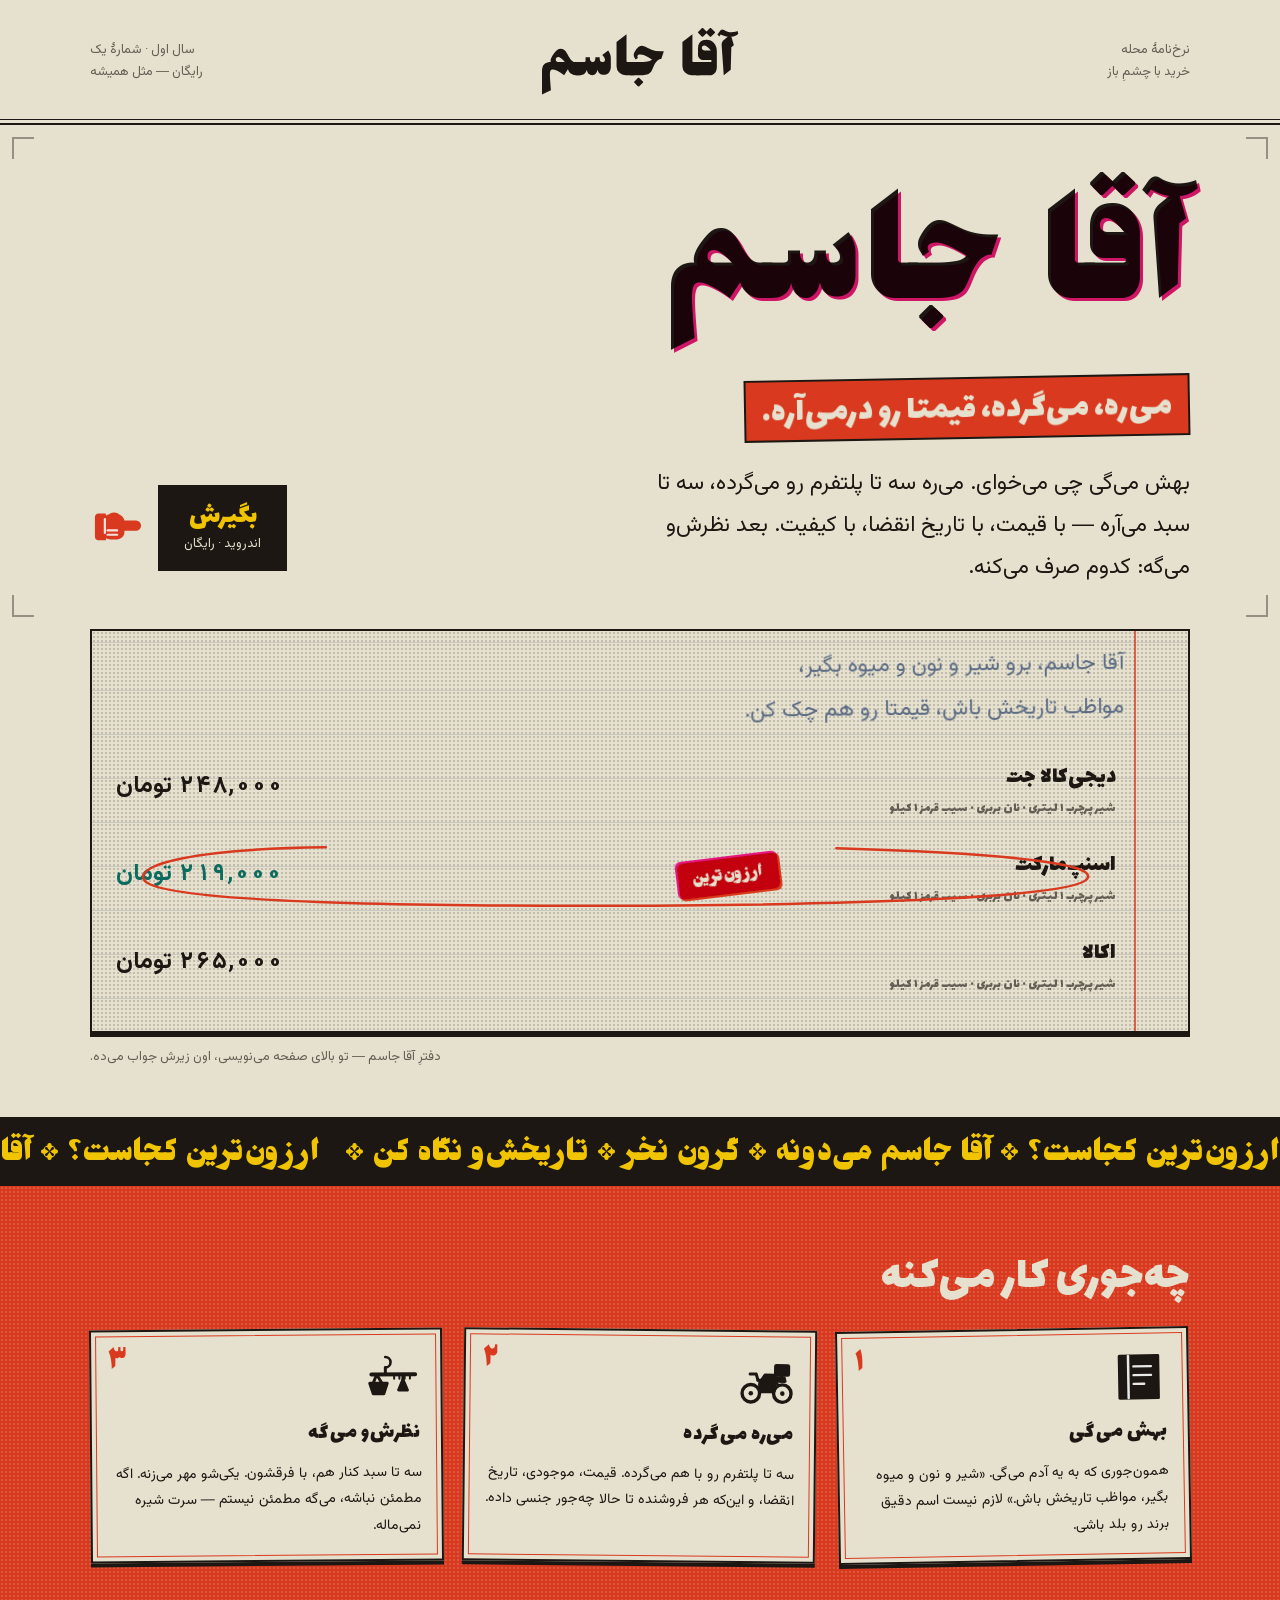
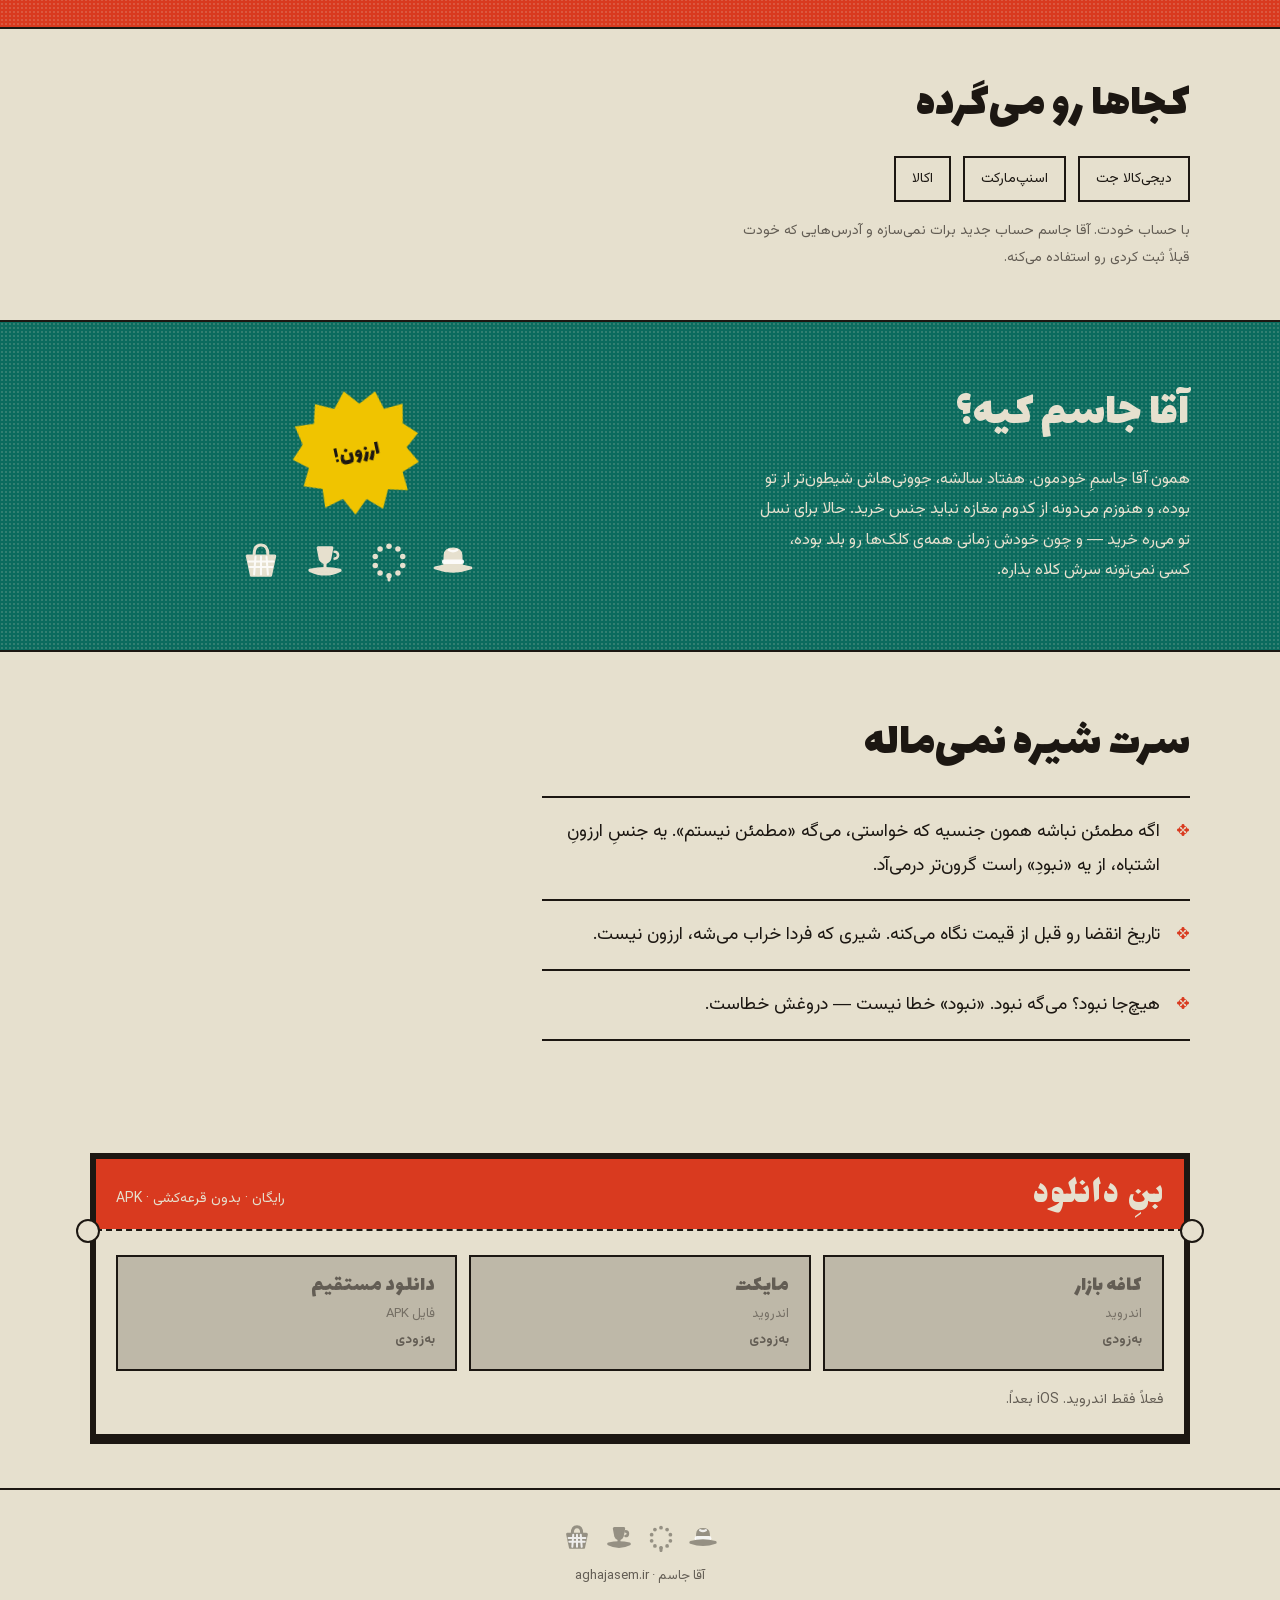
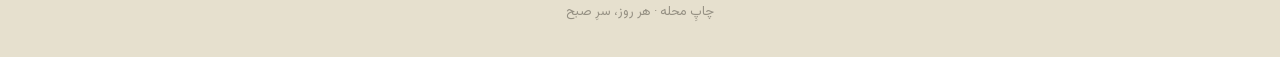
==== commit 36ec8177: "chore(www): publish from shenasnameh@5fa796c" ====
--- a/index.html
+++ b/index.html
@@ -200,9 +200,12 @@
 </symbol>
 </svg>
 
-<header class="wrap masthead">
-  <a class="masthead__logo logo" href="./" aria-label="آقا جاسم">
-    <svg xmlns="http://www.w3.org/2000/svg" viewBox="0 0 391 161" role="img" aria-label="آقا جاسم">
+<!-- ══ nameplate — the page is an issue of a neighbourhood paper ══════════ -->
+<header class="nameplate">
+  <div class="wrap nameplate__row">
+    <p class="nameplate__side">نرخ‌نامهٔ محله<br>خرید با چشمِ باز</p>
+    <a class="nameplate__logo logo" href="./" aria-label="آقا جاسم">
+      <svg xmlns="http://www.w3.org/2000/svg" viewBox="0 0 391 161" role="img" aria-label="آقا جاسم">
   <title>آقا جاسم</title>
   <g fill="currentColor">
     <g transform="translate(15.44 105.15)">
@@ -216,26 +219,37 @@
     </g>
   </g>
 </svg>
-  </a>
-  <p class="masthead__tag">
-    خرید محله‌ای،<br>با چشمِ باز
-  </p>
+    </a>
+    <p class="nameplate__side nameplate__side--end">سال اول · شمارهٔ یک<br>رایگان — مثل همیشه</p>
+  </div>
 </header>
 
 <main id="main">
 
-  <!-- ══ hero: the ledger is the thesis ══════════════════════════════════ -->
-  <section class="wrap hero">
-    <h1 class="hero__title"><span class="misregister"
-      ><span class="ghost" aria-hidden="true">آقا جاسم</span>آقا جاسم</span></h1>
-
-    <p class="hero__lede">
-      بهش می‌گی چی می‌خوای. می‌ره سه تا پلتفرم رو می‌گرده، سه تا سبد می‌آره —
-      با قیمت، با تاریخ انقضا، با کیفیت. بعد بهت می‌گه کدوم صرف می‌کنه.
-    </p>
-
-    <!-- The resident writes the errand in Jasem's ledger; Jasem writes the
-         prices back underneath. Hero and results are one artifact. -->
+  <!-- ══ hero: the poster ═════════════════════════════════════════════════ -->
+  <section class="hero cropmarks">
+    <div class="wrap">
+      <h1 class="hero__title"><span class="misregister"
+        ><span class="ghost" aria-hidden="true">آقا جاسم</span>آقا جاسم</span></h1>
+
+      <p class="hero__banner"><span>می‌ره، می‌گرده، قیمتا رو درمی‌آره.</span></p>
+
+      <div class="hero__cols">
+        <p class="hero__lede">
+          بهش می‌گی چی می‌خوای. می‌ره سه تا پلتفرم رو می‌گرده، سه تا سبد
+          می‌آره — با قیمت، با تاریخ انقضا، با کیفیت. بعد نظرش‌و می‌گه:
+          کدوم صرف می‌کنه.
+        </p>
+        <p class="hero__cta">
+          <a class="button" href="#download">بگیرش<span class="button__note">اندروید · رایگان</span></a>
+          <svg class="hero__hand icon-directional" viewBox="0 0 64 64" aria-hidden="true"><use href="#jsm-dast"/></svg>
+        </p>
+      </div>
+    </div>
+  </section>
+
+  <!-- ══ the ledger — دفتر نسیه, the thesis as an artifact ════════════════ -->
+  <section class="wrap demo">
     <div class="ledger halftone">
       <div class="ledger__inner">
         <p class="ledger__note">
@@ -275,15 +289,25 @@
         </div>
       </div>
     </div>
-  </section>
-
-  <!-- ══ how ═════════════════════════════════════════════════════════════ -->
+    <p class="demo__caption">دفترِ آقا جاسم — تو بالای صفحه می‌نویسی، اون زیرش جواب می‌ده.</p>
+  </section>
+
+  <!-- ══ chant — the repeated line of a cinema marquee ════════════════════ -->
+  <aside class="chant" aria-label="ارزون‌ترین کجاست؟ آقا جاسم می‌دونه.">
+    <div class="chant__track" aria-hidden="true">
+      <span>ارزون‌ترین کجاست؟ ٭ آقا جاسم می‌دونه ٭ گرون نخر ٭ تاریخش‌و نگاه کن ٭ </span
+      ><span>ارزون‌ترین کجاست؟ ٭ آقا جاسم می‌دونه ٭ گرون نخر ٭ تاریخش‌و نگاه کن ٭ </span>
+    </div>
+  </aside>
+
+  <!-- ══ how — three matchbox labels pasted on the red wall ═══════════════ -->
   <section class="section inked halftone">
     <div class="wrap">
       <h2 class="section__head">چه‌جوری کار می‌کنه</h2>
 
       <ol class="steps">
-        <li class="step">
+        <li class="step matchbox">
+          <span class="matchbox__num" aria-hidden="true">۱</span>
           <svg class="step__obj" viewBox="0 0 64 64" aria-hidden="true"><use href="#jsm-daftar"/></svg>
           <h3 class="step__title">بهش می‌گی</h3>
           <p class="step__body">
@@ -291,7 +315,8 @@
             باش.» لازم نیست اسم دقیق برند رو بلد باشی.
           </p>
         </li>
-        <li class="step">
+        <li class="step matchbox">
+          <span class="matchbox__num" aria-hidden="true">۲</span>
           <svg class="step__obj" viewBox="0 0 64 64" aria-hidden="true"><use href="#jsm-honda"/></svg>
           <h3 class="step__title">می‌ره می‌گرده</h3>
           <p class="step__body">
@@ -299,7 +324,8 @@
             هر فروشنده تا حالا چه‌جور جنسی داده.
           </p>
         </li>
-        <li class="step">
+        <li class="step matchbox">
+          <span class="matchbox__num" aria-hidden="true">۳</span>
           <svg class="step__obj" viewBox="0 0 64 64" aria-hidden="true"><use href="#jsm-qapan"/></svg>
           <h3 class="step__title">نظرش‌و می‌گه</h3>
           <p class="step__body">
@@ -318,7 +344,7 @@
       <ul class="chips"><li class="chip">دیجی‌کالا جت</li>
         <li class="chip">اسنپ‌مارکت</li>
         <li class="chip">اکالا</li></ul>
-      <p style="margin-block-start:var(--jsm-space-4);font-size:var(--jsm-font-size-sm);color:var(--jsm-color-poster-fg-secondary);max-inline-size:56ch">
+      <p class="smallprint">
         با حساب خودت. آقا جاسم حساب جدید برات نمی‌سازه و آدرس‌هایی که خودت
         قبلاً ثبت کردی رو استفاده می‌کنه.
       </p>
@@ -326,47 +352,109 @@
   </section>
 
   <!-- ══ who ═════════════════════════════════════════════════════════════ -->
-  <section class="section inked inked--green">
-    <div class="wrap" style="display:grid;gap:var(--jsm-space-6);grid-template-columns:repeat(auto-fit,minmax(280px,1fr));align-items:center">
+  <section class="section inked inked--green halftone">
+    <div class="wrap who">
       <div>
         <h2 class="section__head">آقا جاسم کیه؟</h2>
-        <p style="max-inline-size:48ch">
+        <p class="who__body">
           همون آقا جاسمِ خودمون. هفتاد سالشه، جوونی‌هاش شیطون‌تر از تو بوده، و
           هنوزم می‌دونه از کدوم مغازه نباید جنس خرید. حالا برای نسل تو می‌ره
           خرید — و چون خودش زمانی همه‌ی کلک‌ها رو بلد بوده، کسی نمی‌تونه سرش
           کلاه بذاره.
         </p>
       </div>
-      <div style="display:flex;justify-content:center">
+      <div class="who__things">
         <p class="starburst">ارزون!</p>
+        <div class="who__objects" aria-hidden="true">
+          <svg viewBox="0 0 64 64"><use href="#jsm-hat"/></svg>
+          <svg viewBox="0 0 64 64"><use href="#jsm-tasbih"/></svg>
+          <svg viewBox="0 0 64 64"><use href="#jsm-estekan"/></svg>
+          <svg viewBox="0 0 64 64"><use href="#jsm-zanbil"/></svg>
+        </div>
       </div>
     </div>
   </section>
 
-  <!-- ══ download ════════════════════════════════════════════════════════ -->
-  <section class="section" id="download">
+  <!-- ══ honesty — the part nobody else prints ═════════════════════════════ -->
+  <section class="section">
     <div class="wrap">
-      <h2 class="section__head">بگیرش</h2>
-      <div class="stores"><span class="store" aria-disabled="true"><span class="store__name">کافه بازار</span><span class="store__note">اندروید</span><span class="store__soon">به‌زودی</span></span>
+      <h2 class="section__head">سرت شیره نمی‌ماله</h2>
+      <ul class="oaths">
+        <li class="oath">
+          <span class="oath__mark" aria-hidden="true">٭</span>
+          اگه مطمئن نباشه همون جنسیه که خواستی، می‌گه «مطمئن نیستم». یه جنسِ
+          ارزونِ اشتباه، از یه «نبودِ» راست گرون‌تر درمی‌آد.
+        </li>
+        <li class="oath">
+          <span class="oath__mark" aria-hidden="true">٭</span>
+          تاریخ انقضا رو قبل از قیمت نگاه می‌کنه. شیری که فردا خراب می‌شه،
+          ارزون نیست.
+        </li>
+        <li class="oath">
+          <span class="oath__mark" aria-hidden="true">٭</span>
+          هیچ‌جا نبود؟ می‌گه نبود. «نبود» خطا نیست — دروغش خطاست.
+        </li>
+      </ul>
+    </div>
+  </section>
+
+  <!-- ══ download — the coupon ═════════════════════════════════════════════ -->
+  <section class="section section--tight" id="download">
+    <div class="wrap">
+      <div class="ticket">
+        <div class="ticket__head">
+          <h2 class="ticket__title">بنِ دانلود</h2>
+          <p class="ticket__meta">رایگان · بدون قرعه‌کشی · <span class="ltr" dir="ltr">APK</span></p>
+        </div>
+        <div class="ticket__body">
+          <div class="stores"><span class="store" aria-disabled="true"><span class="store__name">کافه بازار</span><span class="store__note">اندروید</span><span class="store__soon">به‌زودی</span></span>
         <span class="store" aria-disabled="true"><span class="store__name">مایکت</span><span class="store__note">اندروید</span><span class="store__soon">به‌زودی</span></span>
         <span class="store" aria-disabled="true"><span class="store__name">دانلود مستقیم</span><span class="store__note">فایل APK</span><span class="store__soon">به‌زودی</span></span></div>
-      <p style="margin-block-start:var(--jsm-space-4);font-size:var(--jsm-font-size-xs);color:var(--jsm-color-poster-fg-secondary)">
-        فعلاً فقط اندروید. <span class="ltr" dir="ltr">iOS</span> بعداً.
-      </p>
+          <p class="smallprint">
+            فعلاً فقط اندروید. <span class="ltr" dir="ltr">iOS</span> بعداً.
+          </p>
+        </div>
+      </div>
     </div>
   </section>
 
 </main>
 
-<footer class="wrap footer">
-  <p>آقا جاسم · <span class="ltr" dir="ltr">aghajasem.ir</span></p>
-  <div class="footer__objects" aria-hidden="true">
-    <svg viewBox="0 0 64 64"><use href="#jsm-hat"/></svg>
-    <svg viewBox="0 0 64 64"><use href="#jsm-tasbih"/></svg>
-    <svg viewBox="0 0 64 64"><use href="#jsm-estekan"/></svg>
-    <svg viewBox="0 0 64 64"><use href="#jsm-zanbil"/></svg>
+<!-- ══ colophon ═══════════════════════════════════════════════════════════ -->
+<footer class="footer">
+  <div class="wrap footer__inner">
+    <div class="footer__objects" aria-hidden="true">
+      <svg viewBox="0 0 64 64"><use href="#jsm-hat"/></svg>
+      <svg viewBox="0 0 64 64"><use href="#jsm-tasbih"/></svg>
+      <svg viewBox="0 0 64 64"><use href="#jsm-estekan"/></svg>
+      <svg viewBox="0 0 64 64"><use href="#jsm-zanbil"/></svg>
+    </div>
+    <p>آقا جاسم · <span class="ltr" dir="ltr">aghajasem.ir</span></p>
+    <p class="footer__press">چاپِ محله · هر روز، سرِ صبح</p>
   </div>
 </footer>
 
+<!-- The one orchestrated moment: the stamp lands when the ledger is actually
+     on screen, not on a timer racing the scroll position. Without JS the
+     animations simply run on load, exactly as before. -->
+<script>
+(function () {
+  var root = document.documentElement;
+  if (!("IntersectionObserver" in window)) return;
+  root.classList.add("js");
+  var ledger = document.querySelector(".ledger");
+  if (!ledger) return;
+  var io = new IntersectionObserver(function (entries) {
+    entries.forEach(function (e) {
+      if (e.isIntersecting) {
+        ledger.classList.add("is-inked");
+        io.disconnect();
+      }
+    });
+  }, { threshold: 0.5 });
+  io.observe(ledger);
+})();
+</script>
+
 </body>
 </html>
--- a/assets/css/site.css
+++ b/assets/css/site.css
@@ -1,8 +1,12 @@
 /*  آقا جاسم — landing page.
  *
+ *  The page is one poster job: a nameplate like a neighbourhood paper, a
+ *  poster-scale hero, the ledger as the thesis artifact, a cinema-marquee
+ *  chant, matchbox labels pasted on a vermilion wall, and a download coupon.
+ *
  *  Every colour and measurement comes from build/tokens.css. If a value is
- *  hardcoded here it is a bug; the one exception is the halftone dot geometry,
- *  which is a gradient recipe rather than a token.
+ *  hardcoded here it is a bug; the exceptions are gradient recipes (halftone
+ *  dots, crop marks, punched coupon notches), which are geometry, not tokens.
  *
  *  The era devices that make this read as print rather than as flat design:
  *  a keyline on every shape, double rule frames, coarse countable halftone,
@@ -19,23 +23,14 @@
 .section { padding-block: var(--jsm-space-16); }
 .section--tight { padding-block: var(--jsm-space-12); }
 
+.smallprint {
+  margin-block-start: var(--jsm-space-4);
+  font-size: var(--jsm-font-size-sm);
+  color: var(--jsm-color-poster-fg-secondary);
+  max-inline-size: 56ch;
+}
+
 /* ══ era devices ══════════════════════════════════════════════════════════ */
-
-/*  The newspaper-ad double frame: heavy keyline, second rule inset inside it. */
-.frame {
-  position: relative;
-  border: var(--jsm-metric-keyline) solid var(--jsm-color-poster-line-keyline);
-  padding: var(--jsm-space-6);
-  background: var(--jsm-color-poster-bg-canvas);
-}
-.frame::before {
-  content: "";
-  position: absolute;
-  inset: 4px;
-  border: 1.5px solid var(--jsm-color-poster-line-frame);
-  pointer-events: none;
-}
-.frame--thick { border-width: var(--jsm-metric-frame-rule); }
 
 /*  Coarse countable halftone — ~35 lpi dots, not noise. */
 .halftone { position: relative; isolation: isolate; }
@@ -71,7 +66,29 @@
   user-select: none;
 }
 
-/*  «ارزون!» — the spiky rosette that was on every era price ad. */
+/*  Printers' crop marks. The sheet was trimmed by hand; the marks stayed on
+ *  the proof. Physical corners on purpose — registration is symmetric. */
+.cropmarks { position: relative; }
+.cropmarks::before {
+  --jsm-crop: var(--jsm-color-poster-fg-muted);
+  content: "";
+  position: absolute;
+  inset: var(--jsm-space-3);
+  pointer-events: none;
+  background:
+    linear-gradient(var(--jsm-crop), var(--jsm-crop)) left 0 top 0 / 22px 2px,
+    linear-gradient(var(--jsm-crop), var(--jsm-crop)) left 0 top 0 / 2px 22px,
+    linear-gradient(var(--jsm-crop), var(--jsm-crop)) right 0 top 0 / 22px 2px,
+    linear-gradient(var(--jsm-crop), var(--jsm-crop)) right 0 top 0 / 2px 22px,
+    linear-gradient(var(--jsm-crop), var(--jsm-crop)) left 0 bottom 0 / 22px 2px,
+    linear-gradient(var(--jsm-crop), var(--jsm-crop)) left 0 bottom 0 / 2px 22px,
+    linear-gradient(var(--jsm-crop), var(--jsm-crop)) right 0 bottom 0 / 22px 2px,
+    linear-gradient(var(--jsm-crop), var(--jsm-crop)) right 0 bottom 0 / 2px 22px;
+  background-repeat: no-repeat;
+}
+
+/*  «ارزون!» — the spiky rosette that was on every era price ad. لیمویی never
+ *  touches paper, so this badge exists only inside ink blocks. */
 .starburst {
   --pts:
     polygon(50% 0%, 60% 12%, 74% 5%, 78% 20%, 93% 19%, 90% 34%, 100% 44%,
@@ -81,7 +98,7 @@
   clip-path: var(--pts);
   display: grid;
   place-items: center;
-  inline-size: 116px;
+  inline-size: 128px;
   aspect-ratio: 1;
   background: var(--jsm-color-ink-limu);
   color: var(--jsm-color-ink-morakkab);
@@ -92,43 +109,117 @@
   rotate: -12deg;
 }
 
-/* ══ masthead ═════════════════════════════════════════════════════════════ */
-
-.masthead {
-  display: flex;
+/* ══ nameplate ════════════════════════════════════════════════════════════ */
+
+/*  Newspaper nameplate: heavy rule, hairline under it, the mark dead centre,
+ *  issue lines in the ears. The landing is an issue of the neighbourhood
+ *  paper, and this is its front-page furniture. */
+.nameplate {
+  border-block-end: var(--jsm-metric-keyline) solid var(--jsm-color-poster-line-keyline);
+  position: relative;
+}
+.nameplate::after {
+  content: "";
+  position: absolute;
+  inset-inline: 0;
+  inset-block-end: 3px;
+  border-block-end: 1px solid var(--jsm-color-poster-line-keyline);
+}
+.nameplate__row {
+  display: grid;
+  grid-template-columns: 1fr auto 1fr;
   align-items: center;
-  justify-content: space-between;
   gap: var(--jsm-space-4);
   padding-block: var(--jsm-space-4);
-  border-block-end: var(--jsm-metric-keyline) solid var(--jsm-color-poster-line-keyline);
-}
-.masthead__logo { inline-size: clamp(140px, 26vw, 200px); }
-.masthead__logo svg { inline-size: 100%; height: auto; color: var(--jsm-color-poster-fg-primary); }
-.masthead__tag {
+}
+.nameplate__logo { inline-size: clamp(150px, 24vw, 220px); justify-self: center; }
+.nameplate__logo svg { inline-size: 100%; height: auto; color: var(--jsm-color-poster-fg-primary); }
+.nameplate__side {
   font-size: var(--jsm-font-size-xs);
-  letter-spacing: var(--jsm-letter-spacing-micro);
+  line-height: var(--jsm-line-height-normal);
   color: var(--jsm-color-poster-fg-secondary);
-  text-align: end;
-}
+}
+.nameplate__side--end { text-align: end; }
 
 /* ══ hero ═════════════════════════════════════════════════════════════════ */
 
-.hero { padding-block: var(--jsm-space-10) var(--jsm-space-12); }
+.hero { padding-block: var(--jsm-space-12) var(--jsm-space-10); }
 
 .hero__title {
   font-family: var(--jsm-font-family-poster);
-  font-size: clamp(3.5rem, 17vw, 8.5rem);
+  font-size: clamp(4.25rem, 21vw, 15rem);
   line-height: var(--jsm-line-height-poster);
-  margin-block-end: var(--jsm-space-4);
+  margin-block-end: var(--jsm-space-2);
+}
+
+/*  The red banner line of a poster: vermilion bar, paper type knocked out,
+ *  pasted a hair off-level the way a paste-up line always sat. */
+.hero__banner {
+  margin-block-end: var(--jsm-space-6);
+}
+.hero__banner > span {
+  display: inline-block;
+  background: var(--jsm-color-poster-bg-inked);
+  color: var(--jsm-color-poster-fg-on-inked);
+  border: var(--jsm-metric-keyline) solid var(--jsm-color-poster-line-keyline);
+  padding: var(--jsm-space-1) var(--jsm-space-4) 0;
+  font-family: var(--jsm-font-family-display);
+  font-size: clamp(1.375rem, 4.4vw, 2.25rem);
+  line-height: 1.5;
+  rotate: -1deg;
+}
+
+.hero__cols {
+  display: grid;
+  grid-template-columns: minmax(0, 1fr) auto;
+  align-items: center;
+  gap: var(--jsm-space-6);
 }
 .hero__lede {
   font-size: clamp(1.0625rem, 2.4vw, 1.375rem);
   max-inline-size: 46ch;
-  color: var(--jsm-color-poster-fg-primary);
-  margin-block-end: var(--jsm-space-6);
+}
+.hero__cta {
+  display: flex;
+  align-items: center;
+  gap: var(--jsm-space-3);
+}
+.hero__hand {
+  inline-size: 56px;
+  height: 56px;
+  color: var(--jsm-color-ink-shangarf);
+  flex: none;
+}
+
+/*  The action: black plate, chrome-yellow type, hard offset shadow. Pressing
+ *  it pushes the plate down onto its own shadow — mechanical, not soft. */
+.button {
+  display: inline-grid;
+  gap: 2px;
+  padding: var(--jsm-space-3) var(--jsm-space-6);
+  background: var(--jsm-color-poster-action-bg);
+  color: var(--jsm-color-poster-action-fg);
+  border: var(--jsm-metric-keyline) solid var(--jsm-color-poster-line-keyline);
+  text-decoration: none;
+  text-align: center;
+  font-family: var(--jsm-font-family-display);
+  font-size: var(--jsm-font-size-2xl);
+  line-height: 1.25;
+  box-shadow: var(--jsm-shadow-hard);
+  transition: translate var(--jsm-motion-duration-instant) var(--jsm-motion-easing-standard),
+              box-shadow var(--jsm-motion-duration-instant) var(--jsm-motion-easing-standard);
+}
+.button:hover, .button:focus-visible { translate: 0 3px; box-shadow: 0 1px 0 var(--jsm-color-ink-morakkab); }
+.button__note {
+  font-family: var(--jsm-font-family-body);
+  font-size: var(--jsm-font-size-xs);
+  font-weight: var(--jsm-font-weight-medium);
+  color: var(--jsm-color-poster-fg-on-inked);
 }
 
 /* ══ the ledger — دفتر نسیه, the signature element ════════════════════════ */
+
+.demo { padding-block-end: var(--jsm-space-12); }
 
 .ledger {
   position: relative;
@@ -142,6 +233,7 @@
   );
   background-position-y: var(--jsm-space-4);
   border: var(--jsm-metric-keyline) solid var(--jsm-color-poster-line-keyline);
+  box-shadow: var(--jsm-shadow-hard);
   padding: var(--jsm-space-4) var(--jsm-space-4) var(--jsm-space-6);
 }
 /* The vertical margin rule of a ledger page. */
@@ -198,6 +290,13 @@
 }
 .row--win .row__price { color: var(--jsm-color-ink-sabz); }
 
+.demo__caption {
+  margin-block-start: var(--jsm-space-3);
+  font-size: var(--jsm-font-size-xs);
+  color: var(--jsm-color-poster-fg-secondary);
+  text-align: end;
+}
+
 /*  The red pencil circle. An open path with an overshoot where the pencil
  *  crossed its own start — nobody draws a closed ellipse by hand. */
 .row__circle {
@@ -222,10 +321,7 @@
   stroke-linecap: round;
   stroke-dasharray: 1400;
   stroke-dashoffset: 1400;
-  animation: jsm-draw var(--jsm-motion-duration-draw)
-             var(--jsm-motion-easing-decelerate) 0.5s forwards;
-}
-@keyframes jsm-draw { to { stroke-dashoffset: 0; } }
+}
 
 /*  The stamp. The only poster element allowed through into the product UI,
  *  because it is the moment of truth. */
@@ -246,8 +342,6 @@
   line-height: 1.2;
   rotate: -7deg;
   filter: url("#jsm-ink");
-  animation: jsm-slam var(--jsm-motion-duration-stamp)
-             var(--jsm-motion-easing-slam) 0.75s backwards;
 }
 /* Misregistered second impression. */
 .stamp::before {
@@ -260,10 +354,53 @@
   border-radius: inherit;
   z-index: -1;
 }
+
+/*  The orchestrated moment. With JS the ink waits for the ledger to actually
+ *  be on screen (`.is-inked`, set by IntersectionObserver); without JS the
+ *  selectors below match on load and it behaves exactly as a timer would. */
+html:not(.js) .row__circle path,
+.is-inked .row__circle path {
+  animation: jsm-draw var(--jsm-motion-duration-draw)
+             var(--jsm-motion-easing-decelerate) 0.3s forwards;
+}
+html:not(.js) .stamp,
+.is-inked .stamp {
+  animation: jsm-slam var(--jsm-motion-duration-stamp)
+             var(--jsm-motion-easing-slam) 0.6s backwards;
+}
+html.js .ledger:not(.is-inked) .stamp { opacity: 0; }
+
+@keyframes jsm-draw { to { stroke-dashoffset: 0; } }
 @keyframes jsm-slam {
   from { scale: 1.6; rotate: -14deg; opacity: 0; }
   to   { scale: 1;   rotate: -7deg;  opacity: 1; }
 }
+
+/* ══ chant — the marquee strip ════════════════════════════════════════════ */
+
+/*  A cinema marquee is a mechanical sign turned by a motor, which is why this
+ *  is the one continuous motion on the page: it is a machine, not a float.
+ *  The accessible name carries the sentence; the track is decoration. */
+.chant {
+  overflow: hidden;
+  background: var(--jsm-color-poster-action-bg);
+  color: var(--jsm-color-poster-action-fg);
+  border-block: var(--jsm-metric-keyline) solid var(--jsm-color-poster-line-keyline);
+  padding-block: var(--jsm-space-2) 0;
+}
+.chant__track {
+  display: flex;
+  inline-size: max-content;
+  font-family: var(--jsm-font-family-poster);
+  font-size: clamp(2rem, 6vw, 3.25rem);
+  line-height: 1.05;
+  white-space: nowrap;
+  animation: jsm-chant 36s linear infinite;
+}
+.chant__track > span { display: block; padding-inline-end: var(--jsm-space-6); }
+@keyframes jsm-chant { to { transform: translateX(50%); } }
+/* base.css clamps animation-duration to 1ms under prefers-reduced-motion,
+   which parks the strip at its first frame: readable, static, still black. */
 
 /* ══ ink blocks ═══════════════════════════════════════════════════════════ */
 
@@ -283,19 +420,46 @@
   margin-block-end: var(--jsm-space-6);
 }
 
-/* ══ steps ════════════════════════════════════════════════════════════════ */
+/* ══ steps — matchbox labels pasted on the wall ═══════════════════════════ */
 
 .steps {
   display: grid;
-  gap: var(--jsm-space-4);
+  gap: var(--jsm-space-5);
   grid-template-columns: repeat(auto-fit, minmax(240px, 1fr));
 }
-.step {
-  border: var(--jsm-metric-keyline) solid currentColor;
+
+/*  کبریت توکلی: paper label, heavy keyline, thin inner rule, one naive object,
+ *  a big stencil numeral. Pasted by hand, so none of them sits level. */
+.matchbox {
+  position: relative;
+  background: var(--jsm-color-poster-bg-canvas);
+  color: var(--jsm-color-poster-fg-primary);
+  border: var(--jsm-metric-keyline) solid var(--jsm-color-poster-line-keyline);
+  box-shadow: var(--jsm-shadow-hard);
   padding: var(--jsm-space-5);
   display: grid;
   gap: var(--jsm-space-3);
   align-content: start;
+}
+.matchbox::before {
+  content: "";
+  position: absolute;
+  inset: 4px;
+  border: 1.5px solid var(--jsm-color-poster-line-frame);
+  pointer-events: none;
+}
+.steps > .matchbox:nth-child(1) { rotate: -1deg; }
+.steps > .matchbox:nth-child(2) { rotate: 0.6deg; }
+.steps > .matchbox:nth-child(3) { rotate: -0.5deg; }
+
+.matchbox__num {
+  position: absolute;
+  inset-block-start: var(--jsm-space-2);
+  inset-inline-end: var(--jsm-space-4);
+  font-family: var(--jsm-font-family-poster);
+  font-size: var(--jsm-font-size-4xl);
+  line-height: 1;
+  color: var(--jsm-color-ink-shangarf);
 }
 .step__obj { inline-size: 56px; height: 56px; }
 .step__title {
@@ -323,7 +487,97 @@
    see brand/09-third-party-brands.md. */
 .chip__mark { inline-size: 20px; height: 20px; }
 
-/* ══ download ═════════════════════════════════════════════════════════════ */
+/* ══ who ══════════════════════════════════════════════════════════════════ */
+
+.who {
+  display: grid;
+  gap: var(--jsm-space-8);
+  grid-template-columns: repeat(auto-fit, minmax(280px, 1fr));
+  align-items: center;
+}
+.who__body { max-inline-size: 48ch; }
+.who__things {
+  display: grid;
+  justify-items: center;
+  gap: var(--jsm-space-5);
+}
+.who__objects {
+  display: flex;
+  gap: var(--jsm-space-5);
+  color: var(--jsm-color-poster-fg-on-inked);
+}
+.who__objects svg { inline-size: 44px; height: 44px; }
+
+/* ══ honesty ══════════════════════════════════════════════════════════════ */
+
+.oaths {
+  display: grid;
+  border-block-start: var(--jsm-metric-keyline) solid var(--jsm-color-poster-line-keyline);
+  max-inline-size: 72ch;
+}
+.oath {
+  display: grid;
+  grid-template-columns: auto 1fr;
+  gap: var(--jsm-space-4);
+  align-items: baseline;
+  padding-block: var(--jsm-space-4);
+  border-block-end: var(--jsm-metric-keyline) solid var(--jsm-color-poster-line-keyline);
+  font-size: clamp(1rem, 2vw, 1.125rem);
+}
+.oath__mark {
+  font-family: var(--jsm-font-family-poster);
+  font-size: var(--jsm-font-size-3xl);
+  line-height: 1;
+  color: var(--jsm-color-ink-shangarf);
+}
+
+/* ══ download — the coupon ════════════════════════════════════════════════ */
+
+/*  A بن: heavy plate frame, vermilion header band, a perforation between the
+ *  header and the body with punched notches at both ends. */
+.ticket {
+  position: relative;
+  border: var(--jsm-metric-frame-rule) solid var(--jsm-color-poster-line-keyline);
+  background: var(--jsm-color-poster-bg-canvas);
+  box-shadow: var(--jsm-shadow-hard);
+}
+.ticket__head {
+  display: flex;
+  flex-wrap: wrap;
+  align-items: baseline;
+  justify-content: space-between;
+  gap: var(--jsm-space-2) var(--jsm-space-4);
+  background: var(--jsm-color-poster-bg-inked);
+  color: var(--jsm-color-poster-fg-on-inked);
+  padding: var(--jsm-space-3) var(--jsm-space-5) var(--jsm-space-2);
+}
+.ticket__title {
+  font-family: var(--jsm-font-family-poster);
+  font-size: clamp(2.25rem, 7vw, 3.5rem);
+  line-height: 0.9;
+}
+.ticket__meta { font-size: var(--jsm-font-size-sm); }
+
+.ticket__body {
+  position: relative;
+  padding: var(--jsm-space-6) var(--jsm-space-5) var(--jsm-space-5);
+  border-block-start: 2px dashed var(--jsm-color-poster-line-keyline);
+}
+/*  The punched notches. Two half-circles of page ground biting into the frame
+ *  where the perforation meets it. */
+.ticket__body::before,
+.ticket__body::after {
+  content: "";
+  position: absolute;
+  inset-block-start: calc(-1 * var(--jsm-space-3));
+  inline-size: var(--jsm-space-6);
+  block-size: var(--jsm-space-6);
+  border-radius: var(--jsm-radius-pill);
+  background: var(--jsm-color-poster-bg-canvas);
+  border: var(--jsm-metric-keyline) solid var(--jsm-color-poster-line-keyline);
+}
+.ticket__body::before { inset-inline-start: calc(-1 * var(--jsm-space-5)); }
+.ticket__body::after  { inset-inline-end:  calc(-1 * var(--jsm-space-5)); }
 
 .stores {
   display: grid;
@@ -358,29 +612,37 @@
   font-weight: var(--jsm-font-weight-bold);
 }
 
-/* ══ footer ═══════════════════════════════════════════════════════════════ */
+/* ══ colophon ═════════════════════════════════════════════════════════════ */
 
 .footer {
   border-block-start: var(--jsm-metric-keyline) solid var(--jsm-color-poster-line-keyline);
   padding-block: var(--jsm-space-8);
   font-size: var(--jsm-font-size-xs);
   color: var(--jsm-color-poster-fg-secondary);
-  display: flex;
-  flex-wrap: wrap;
-  gap: var(--jsm-space-4);
-  justify-content: space-between;
-  align-items: center;
+}
+.footer__inner {
+  display: grid;
+  justify-items: center;
+  gap: var(--jsm-space-3);
+  text-align: center;
 }
 .footer__objects { display: flex; gap: var(--jsm-space-3); color: var(--jsm-color-poster-fg-muted); }
 .footer__objects svg { inline-size: 30px; height: 30px; }
+.footer__press { color: var(--jsm-color-poster-fg-muted); }
 
 /* ══ narrow ═══════════════════════════════════════════════════════════════ */
+
+@media (max-width: 720px) {
+  .nameplate__row { grid-template-columns: 1fr; }
+  .nameplate__side { display: none; }
+  .hero__cols { grid-template-columns: 1fr; }
+}
 
 @media (max-width: 640px) {
   .section { padding-block: var(--jsm-space-10); }
+  .cropmarks::before { display: none; }
   .ledger__inner { padding-inline-start: var(--jsm-space-8); }
   .ledger::before { inset-inline-start: 2rem; }
-  .row { block-size: auto; padding-block: var(--jsm-space-3); }
   /* Narrow rows stack: name over price, both aligned to the start edge. That
      frees the whole end side for the stamp — putting it at inset-inline-end on
      a side-by-side row lands it straight on the price, which is the one thing
@@ -399,5 +661,6 @@
     inset-block-start: 50%;
   }
   .row__circle { inset-block-start: 4%; block-size: 92%; }
-  .starburst { inline-size: 92px; font-size: var(--jsm-font-size-md); }
-}
+  .starburst { inline-size: 100px; font-size: var(--jsm-font-size-md); }
+  .ticket__body::before, .ticket__body::after { display: none; }
+}
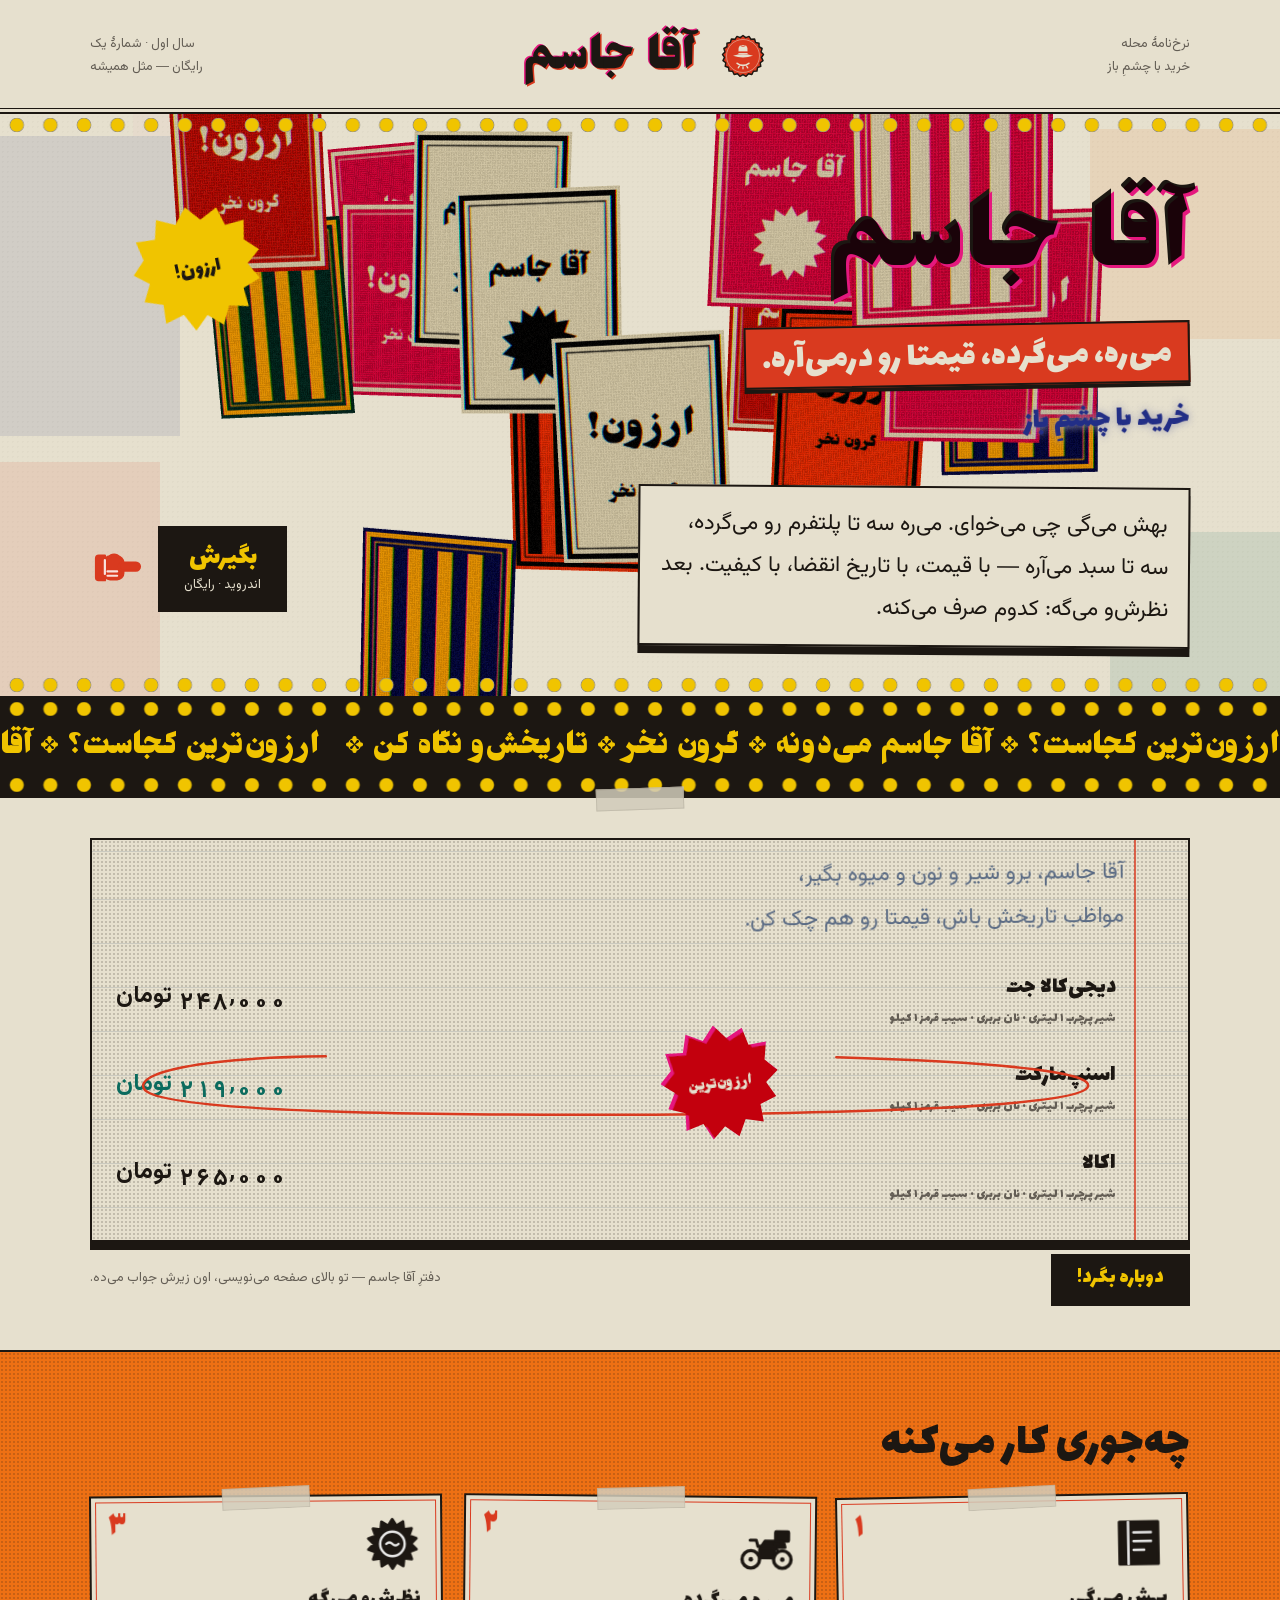
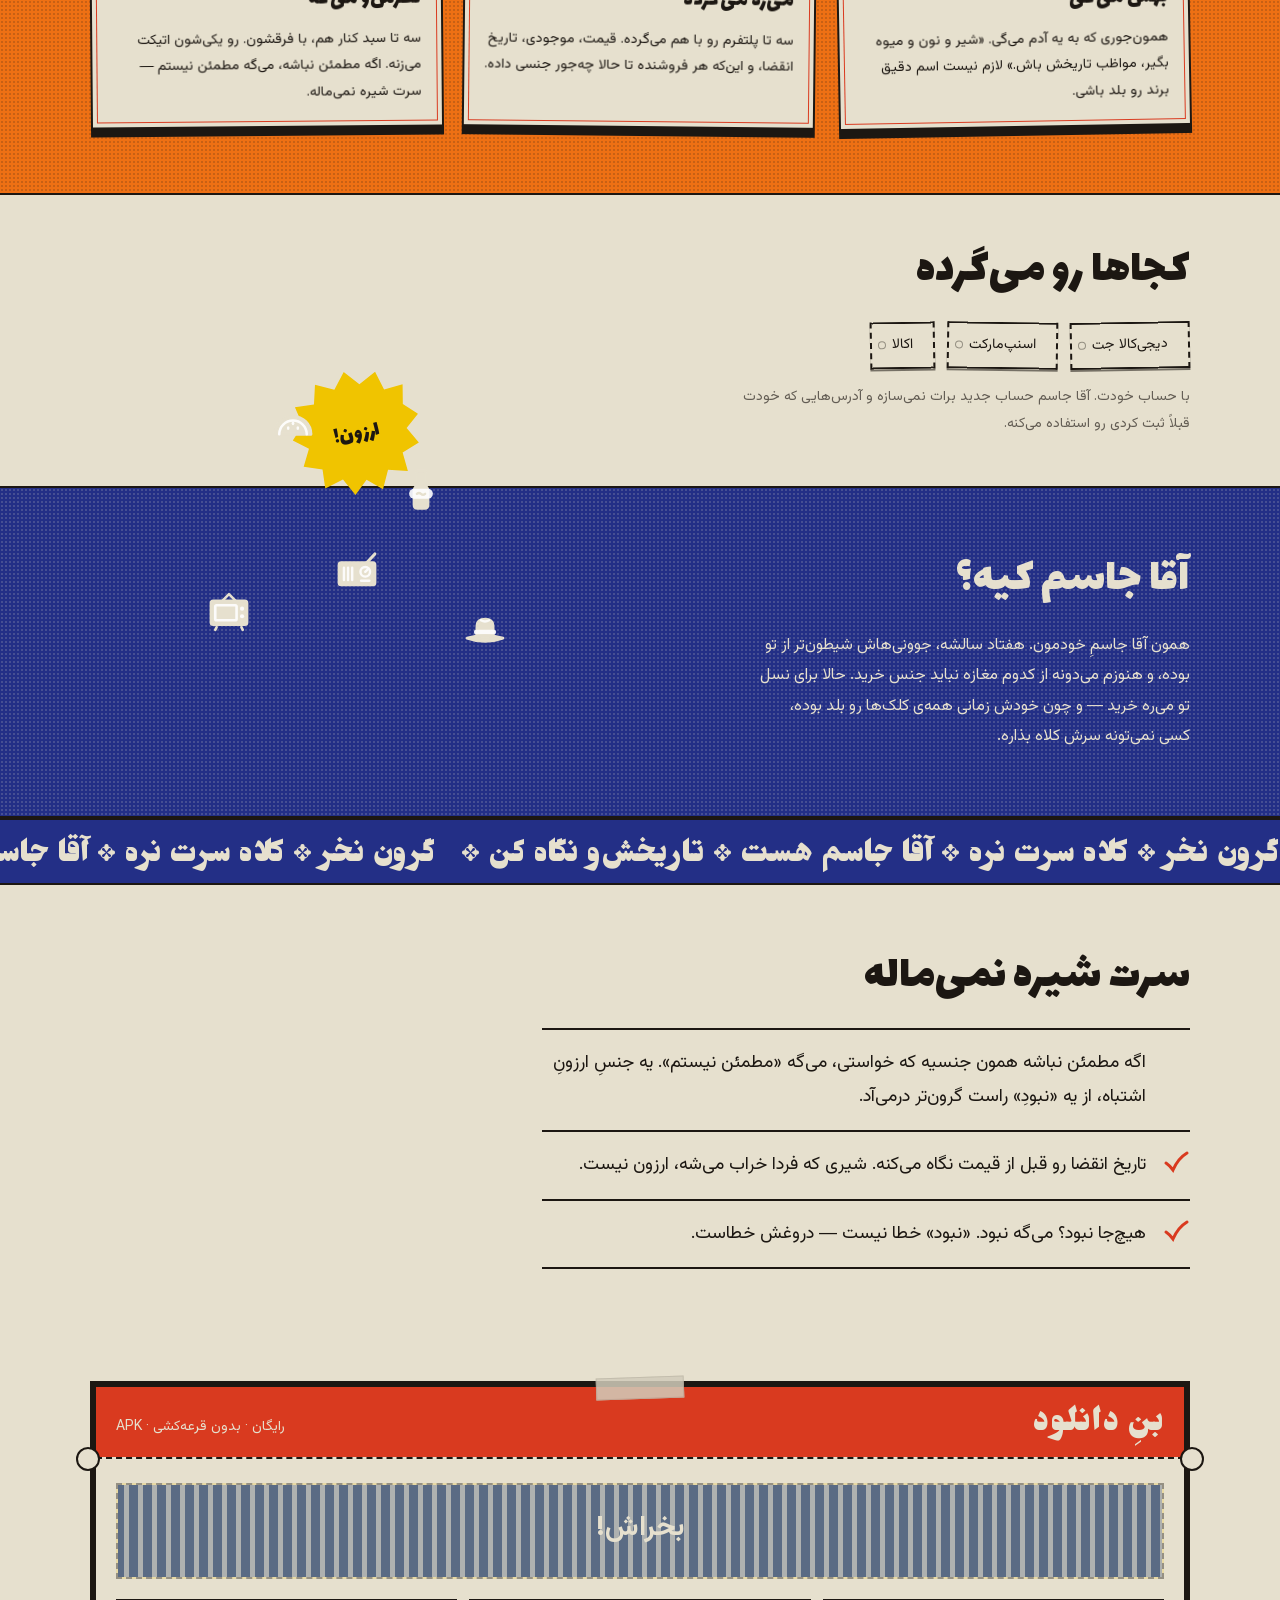
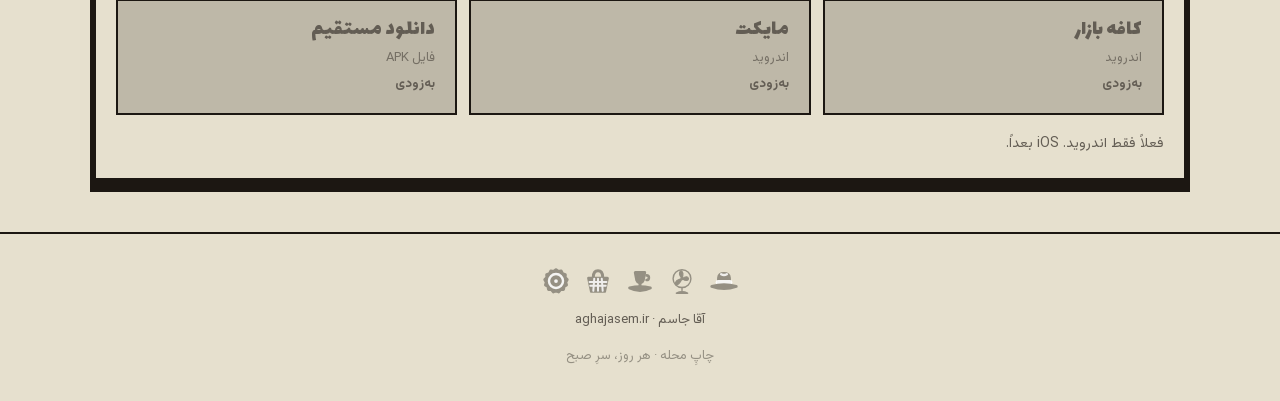
==== commit ed32cc2b: "chore(www): publish from shenasnameh@a4b88e8" ====
--- a/index.html
+++ b/index.html
@@ -30,8 +30,7 @@
 
 <a class="skip-link" href="#main">برو به متن اصلی</a>
 
-<!-- Ink-bleed filter. Uneven absorption at the edge of a stamped or written
-     mark; the era's paper was absorbent and nothing printed cleanly. -->
+<!-- Ink-bleed filter: nothing in the era printed cleanly. -->
 <svg width="0" height="0" aria-hidden="true" focusable="false" style="position:absolute">
   <filter id="jsm-ink" x="-6%" y="-6%" width="112%" height="112%">
     <feTurbulence type="fractalNoise" baseFrequency="0.9" numOctaves="2" seed="7" result="n"/>
@@ -39,139 +38,14 @@
   </filter>
 </svg>
 
+<!-- Above-the-fold symbols only; the rest load from the sprite file. -->
 <svg xmlns="http://www.w3.org/2000/svg" style="display:none" aria-hidden="true">
-<!--
-  آقا جاسم — the object set.
-
-  We do not draw his face. The identity is carried by his things, which is both
-  a design choice and an era-correct one: کبریت توکلی matchbox labels and shop
-  signage worked the same way, one naive figurative subject inside a heavy
-  keyline. Every symbol here is built on a 64×64 grid with a 3px stroke so they
-  keep the same weight when set beside each other.
-
-  Notes on specificity, because the generic version of each of these is wrong:
-    کلاه مخملی  not a flat cap. A flat cap reads British; the velvet hat is the
-                جاهل of Film-Farsi and carries the whole backstory in one shape.
-    هوندا ۱۲۵   not a Vespa. Upright commuter bike with a rear rack and a crate;
-                the rack is what makes the silhouette legible as an errand.
-    زنبیل حصیری  woven reed, not the plastic string bag — that one reads as a
-                housewife at the bazaar rather than as the man running errands.
-    قپان        a steelyard, not a two-pan balance. Same idea, less European.
-
-  Use: <svg class="obj"><use href="./assets/icon/objects.svg#jsm-hat"/></svg>
-  Fill and stroke both follow currentColor.
--->
 <defs>
   <style>
     symbol { --jsm-obj-w: 3; }
     symbol * { vector-effect: non-scaling-stroke; }
   </style>
 </defs>
-
-<!-- کلاه مخملی — the primary mark. Low pinched crown, wide upturned brim. -->
-<symbol id="jsm-hat" viewBox="0 0 64 64">
-  <g fill="none" stroke="currentColor" stroke-width="3"
-     stroke-linejoin="round" stroke-linecap="round">
-    <path d="M20 40 L20.5 25 Q21 16 32 16 Q43 16 43.5 25 L44 40 Z" fill="currentColor"/>
-    <path d="M26 17.5 Q32 21 38 17.5" stroke-width="2.4" fill="none" stroke="#fff"
-          opacity="0.85"/>
-    <path d="M19 34.5 H45" stroke-width="4.5" stroke="#fff" opacity="0.9"/>
-    <path d="M6 43.5 Q32 53 58 43.5 Q32 36.5 6 43.5 Z" fill="currentColor"/>
-  </g>
-</symbol>
-
-<!-- تسبیح — also the loading spinner and the section divider. -->
-<symbol id="jsm-tasbih" viewBox="0 0 64 64">
-  <g fill="currentColor" stroke="none">
-    <circle cx="32" cy="12" r="4"/><circle cx="45" cy="16" r="4"/>
-    <circle cx="52" cy="27" r="4"/><circle cx="52" cy="40" r="4"/>
-    <circle cx="45" cy="51" r="4"/><circle cx="32" cy="55" r="4"/>
-    <circle cx="19" cy="51" r="4"/><circle cx="12" cy="40" r="4"/>
-    <circle cx="12" cy="27" r="4"/><circle cx="19" cy="16" r="4"/>
-  </g>
-  <path d="M32 55 L32 61" stroke="currentColor" stroke-width="3" stroke-linecap="round"/>
-</symbol>
-
-<!-- قپان — the steelyard. The product metaphor as a physical object.
-     Legibility needs all four parts present and separated: suspension hook,
-     graduated beam, hanging pan, sliding counterweight. -->
-<symbol id="jsm-qapan" viewBox="0 0 64 64">
-  <g fill="none" stroke="currentColor" stroke-width="3"
-     stroke-linejoin="round" stroke-linecap="round">
-    <path d="M24 8 a6 6 0 1 1 0 12" stroke-width="2.6"/>
-    <path d="M24 20 V26"/>
-    <path d="M8 28 H58" stroke-width="4"/>
-    <path d="M34 28 v5 M40 28 v5 M46 28 v5 M52 28 v5" stroke-width="2"/>
-    <path d="M14 28 L10 38 M14 28 L20 38"/>
-    <path d="M6 38 H26 L22 50 H10 Z" fill="currentColor"/>
-    <path d="M44 28 L44 34"/>
-    <path d="M44 34 L49 46 L39 46 Z" fill="currentColor"/>
-  </g>
-</symbol>
-
-<!-- استکان کمرباریک و نعلبکی — the errand man's fee is a glass of tea. -->
-<symbol id="jsm-estekan" viewBox="0 0 64 64">
-  <g fill="none" stroke="currentColor" stroke-width="3"
-     stroke-linejoin="round" stroke-linecap="round">
-    <path d="M22 14 L25 30 Q26 34 32 36 Q38 34 39 30 L42 14 Z" fill="currentColor"/>
-    <path d="M32 36 V44"/>
-    <path d="M10 47 Q32 58 54 47 Q32 42 10 47 Z" fill="currentColor"/>
-    <path d="M46 20 a5 5 0 0 1 0 10" stroke-width="2.6"/>
-  </g>
-</symbol>
-
-<!-- زنبیل حصیری — woven reed basket, hung off the handlebar. -->
-<symbol id="jsm-zanbil" viewBox="0 0 64 64">
-  <g fill="none" stroke="currentColor" stroke-width="3"
-     stroke-linejoin="round" stroke-linecap="round">
-    <path d="M22 24 Q22 10 32 10 Q42 10 42 24" stroke-width="3"/>
-    <path d="M12 26 H52 L46 54 H18 Z" fill="currentColor"/>
-    <g stroke="#fff" stroke-width="2" opacity="0.85">
-      <path d="M14 34 H50 M15.5 42 H48.5"/>
-      <path d="M24 27 L22 53 M32 27 V53 M40 27 L42 53"/>
-    </g>
-  </g>
-</symbol>
-
-<!-- هوندا ۱۲۵ — rear rack and crate are what make it read as an errand.
-     The engine block and fuel tank are load-bearing: without their mass this
-     silhouette is a bicycle, which is a different man doing a different job. -->
-<symbol id="jsm-honda" viewBox="0 0 64 64">
-  <g fill="none" stroke="currentColor" stroke-width="3"
-     stroke-linejoin="round" stroke-linecap="round">
-    <circle cx="14" cy="47" r="10" stroke-width="3.4"/>
-    <circle cx="50" cy="47" r="10" stroke-width="3.4"/>
-    <circle cx="14" cy="47" r="2.6" fill="currentColor" stroke="none"/>
-    <circle cx="50" cy="47" r="2.6" fill="currentColor" stroke="none"/>
-    <rect x="24" y="34" width="17" height="11" rx="2" fill="currentColor"/>
-    <path d="M22 32 H40 L44 36" stroke-width="3"/>
-    <path d="M22 32 L20 25 H13" stroke-width="3"/>
-    <path d="M26 32 L30 26 H41 L42 32 Z" fill="currentColor"/>
-    <path d="M41 29 H52 L53 33 H44" fill="currentColor"/>
-    <rect x="42" y="15" width="15" height="11" rx="1" fill="currentColor"/>
-    <path d="M49 26 V29"/>
-  </g>
-</symbol>
-
-<!-- دفتر نسیه — the signature artifact, as an icon. -->
-<symbol id="jsm-daftar" viewBox="0 0 64 64">
-  <g fill="none" stroke="currentColor" stroke-width="3"
-     stroke-linejoin="round" stroke-linecap="round">
-    <rect x="10" y="8" width="44" height="48" fill="currentColor"/>
-    <path d="M20 8 V56" stroke="#fff" stroke-width="2.5" opacity="0.9"/>
-    <g stroke="#fff" stroke-width="2.4" opacity="0.9">
-      <path d="M26 20 H46 M26 30 H46 M26 40 H38"/>
-    </g>
-  </g>
-</symbol>
-
-<!-- دست — the manicule, the printer's pointing fist.
-     Objects alone float and become a sticker sheet; a hand acts, and acting is
-     what makes the absent face read as a choice rather than an omission. A
-     naturalistic hand is illegible at icon size (the first attempt read as a
-     mitten), so this is the letterpress manicule ☞ instead — which is also
-     exactly the right register: it was a stock ornament in the era's print.
-     Points inline-start, so it must mirror under RTL like any directional mark. -->
 <symbol id="jsm-dast" viewBox="0 0 64 64">
   <g fill="currentColor" stroke="currentColor" stroke-width="2.4"
      stroke-linejoin="round" stroke-linecap="round">
@@ -190,14 +64,6 @@
     </g>
   </g>
 </symbol>
-
-<!-- «ارزون‌ترین» stamp plate, empty. The word is set in Jomhuria over it. -->
-<symbol id="jsm-stamp" viewBox="0 0 64 64">
-  <g fill="none" stroke="currentColor" stroke-width="3" stroke-linejoin="round">
-    <rect x="6" y="18" width="52" height="28" rx="4"/>
-    <rect x="11" y="23" width="42" height="18" rx="2" fill="currentColor"/>
-  </g>
-</symbol>
 </svg>
 
 <!-- ══ nameplate — the page is an issue of a neighbourhood paper ══════════ -->
@@ -205,10 +71,20 @@
   <div class="wrap nameplate__row">
     <p class="nameplate__side">نرخ‌نامهٔ محله<br>خرید با چشمِ باز</p>
     <a class="nameplate__logo logo" href="./" aria-label="آقا جاسم">
-      <svg xmlns="http://www.w3.org/2000/svg" viewBox="0 0 391 161" role="img" aria-label="آقا جاسم">
+      <img src="./assets/logo/jasem-mark.svg" alt="" width="44" height="44" class="nameplate__mark">
+      <svg xmlns="http://www.w3.org/2000/svg" viewBox="0 0 391 161" role="img" aria-label="آقا جاسم" color="#1C1712">
   <title>آقا جاسم</title>
-  <g fill="currentColor">
-    <g transform="translate(15.44 105.15)">
+  <!--
+    Chromatic misregistration, carried by the wordmark itself: the same shaped
+    path group printed three times — شنگرف, صورتی, then مرکب on top — offset by
+    the misregister metric, exactly the way a cheap three-plate job never lined
+    up. Composed from the measured paths make_wordmark.py emitted; the Persian
+    was shaped by HarfBuzz before outlining and must never be re-typed by hand.
+    The top plate follows currentColor so a one-ink cut is always available.
+  -->
+  <defs>
+    <g id="jsm-wm">
+      <g transform="translate(15.44 105.15)">
       <path transform="translate(0.00 -0.00) scale(0.053333 -0.053333)" d="M407 -499Q375 -130 373 4Q371 100 390.5 146.0Q410 192 464 192Q521 192 617.0 144.0Q713 96 780 48L847 0L973 193Q998 109 1068.5 54.5Q1139 0 1229 0H1376V436H1215Q1175 436 1140.0 455.0Q1105 474 1079.5 505.5Q1054 537 1028.5 576.5Q1003 616 982.0 658.0Q961 700 935.0 739.5Q909 779 882.0 810.5Q855 842 817.5 861.0Q780 880 737 880Q665 880 615.5 842.0Q566 804 495 708Q373 543 400 436H375Q369 436 359.5 436.0Q350 436 322.5 431.0Q295 426 270.0 417.0Q245 408 214.5 386.5Q184 365 162.0 335.0Q140 305 125.0 255.0Q110 205 110 143V-648ZM569 516Q569 604 649 604Q688 604 743.5 562.0Q799 520 835 478L871 436H662Q629 436 599.0 456.0Q569 476 569 516Z"/>
     <path transform="translate(69.65 -0.00) scale(0.053333 -0.053333)" d="M655 194Q655 190 656.0 183.5Q657 177 662.0 158.0Q667 139 674.5 122.0Q682 105 698.0 84.0Q714 63 735.5 48.0Q757 33 791.0 22.5Q825 12 866 12Q917 12 958.0 29.5Q999 47 1024.5 74.5Q1050 102 1067.5 138.0Q1085 174 1092.0 209.5Q1099 245 1099 280L1098 579Q1098 636 1076.0 697.5Q1054 759 1032 792L1010 825L811 668Q846 635 869.0 601.0Q892 567 899.0 538.0Q906 509 900.0 485.5Q894 462 870.5 449.0Q847 436 809 436Q781 436 762.5 452.5Q744 469 737.5 492.5Q731 516 728.0 539.0Q725 562 726 578L728 595H581Q582 589 582.5 578.0Q583 567 580.0 539.5Q577 512 569.0 491.0Q561 470 540.5 453.0Q520 436 489 436Q443 436 421.5 476.0Q400 516 401 556L402 595H256V479Q256 460 241.0 448.0Q226 436 193 436H-70V0H52Q90 0 122.5 6.5Q155 13 177.5 24.5Q200 36 219.0 50.5Q238 65 249.5 81.0Q261 97 270.0 113.0Q279 129 283.5 143.5Q288 158 290.5 169.5Q293 181 294 187V194Q294 186 296.0 173.0Q298 160 309.5 126.5Q321 93 339.5 67.0Q358 41 396.0 20.0Q434 -1 485 -1Q514 -1 539.0 10.0Q564 21 580.5 38.0Q597 55 611.0 75.5Q625 96 633.0 117.0Q641 138 646.0 155.0Q651 172 653 183Z"/>
     <path transform="translate(132.48 -0.00) scale(0.053333 -0.053333)" d="M411 0H699V436H479Q454 436 444 464Q442 472 442 479L443 1362L110 1104V301Q110 176 198.0 88.0Q286 0 411 0Z"/>
@@ -217,7 +93,11 @@
     <path transform="translate(283.15 -0.00) scale(0.053333 -0.053333)" d="M164 1281 284 1397 400 1281H430L567 1413V1441L430 1572H400L284 1457L164 1572H134L2 1441V1413L134 1281ZM128 904Q128 992 208 992Q247 992 302.5 950.0Q358 908 394 866L430 825H222Q188 825 158.0 844.5Q128 864 128 904ZM-70 0H394Q445 0 486.0 17.5Q527 35 553.0 62.5Q579 90 596.5 126.0Q614 162 621.0 197.5Q628 233 628 268V790Q628 961 530.5 1072.0Q433 1183 287 1183Q137 1183 68.5 1104.5Q0 1026 0 897V674Q0 603 50.0 553.0Q100 503 171 503H419Q433 503 443.0 493.0Q453 483 453 469Q453 455 443.0 445.5Q433 436 419 436H-70Z"/>
     <path transform="translate(320.85 -0.00) scale(0.053333 -0.053333)" d="M634 1371 613 1474Q541 1446 471.0 1437.5Q401 1429 354.0 1434.0Q307 1439 260.5 1455.0Q214 1471 197.0 1480.5Q180 1490 161 1502Q158 1504 157 1505Q76 1553 7 1450L-60 1353L4 1289L48 1356Q48 1356 105 1327Q304 1239 474 1285Q562 1310 634 1371ZM151 0 384 177 404 934 488 996 383 1362 154 1174Q116 1142 96.5 1096.5Q77 1051 81 1002Z"/>
     </g>
-  </g>
+    </g>
+  </defs>
+  <use href="#jsm-wm" fill="#D93A1F" transform="translate(3 3)"/>
+  <use href="#jsm-wm" fill="#E5187E" transform="translate(-3 -2)"/>
+  <use href="#jsm-wm" fill="currentColor"/>
 </svg>
     </a>
     <p class="nameplate__side nameplate__side--end">سال اول · شمارهٔ یک<br>رایگان — مثل همیشه</p>
@@ -226,30 +106,51 @@
 
 <main id="main">
 
-  <!-- ══ hero: the poster ═════════════════════════════════════════════════ -->
-  <section class="hero cropmarks">
-    <div class="wrap">
-      <h1 class="hero__title"><span class="misregister"
+  <!-- ══ hero: the wall ═══════════════════════════════════════════════════ -->
+  <section class="hero bulbframe">
+    <!-- The WebGL wall mounts here. Decoration only; when gated off this
+         keeps its CSS poster paint. -->
+    <div class="wall" id="wall" aria-hidden="true"></div>
+
+    <div class="wrap hero__wrap">
+      <h1 class="hero__title paste" style="--i:0"><span class="misregister"
         ><span class="ghost" aria-hidden="true">آقا جاسم</span>آقا جاسم</span></h1>
 
-      <p class="hero__banner"><span>می‌ره، می‌گرده، قیمتا رو درمی‌آره.</span></p>
-
-      <div class="hero__cols">
-        <p class="hero__lede">
+      <p class="hero__banner paste" style="--i:1"><span>می‌ره، می‌گرده، قیمتا رو درمی‌آره.</span></p>
+
+      <p class="hero__stencil paste" style="--i:2" aria-label="خرید با چشمِ باز">
+        <span aria-hidden="true">خرید با چشمِ باز</span>
+      </p>
+
+      <div class="hero__cols paste" style="--i:3">
+        <p class="hero__lede sheet-note">
           بهش می‌گی چی می‌خوای. می‌ره سه تا پلتفرم رو می‌گرده، سه تا سبد
           می‌آره — با قیمت، با تاریخ انقضا، با کیفیت. بعد نظرش‌و می‌گه:
           کدوم صرف می‌کنه.
         </p>
         <p class="hero__cta">
-          <a class="button" href="#download">بگیرش<span class="button__note">اندروید · رایگان</span></a>
+          <a class="button" href="#download" data-magnet>بگیرش<span class="button__note">اندروید · رایگان</span></a>
           <svg class="hero__hand icon-directional" viewBox="0 0 64 64" aria-hidden="true"><use href="#jsm-dast"/></svg>
         </p>
       </div>
-    </div>
-  </section>
-
-  <!-- ══ the ledger — دفتر نسیه, the thesis as an artifact ════════════════ -->
-  <section class="wrap demo">
+
+      <!-- The rosette, pasted loose. Draggable with JS. -->
+      <p class="starburst hero__sticker paste" style="--i:4" data-drag aria-hidden="true">ارزون!</p>
+    </div>
+  </section>
+
+  <!-- ══ chant — the cinema marquee, with its bulbs ═══════════════════════ -->
+  <aside class="chant" aria-label="ارزون‌ترین کجاست؟ آقا جاسم می‌دونه.">
+    <div class="chant__bulbs" aria-hidden="true"></div>
+    <div class="chant__track" aria-hidden="true">
+      <span>ارزون‌ترین کجاست؟ ٭ آقا جاسم می‌دونه ٭ گرون نخر ٭ تاریخش‌و نگاه کن ٭ </span
+      ><span>ارزون‌ترین کجاست؟ ٭ آقا جاسم می‌دونه ٭ گرون نخر ٭ تاریخش‌و نگاه کن ٭ </span>
+    </div>
+    <div class="chant__bulbs chant__bulbs--end" aria-hidden="true"></div>
+  </aside>
+
+  <!-- ══ the ledger — دفتر نسیه, the thesis as an artifact, now a machine ═ -->
+  <section class="wrap demo sheet">
     <div class="ledger halftone">
       <div class="ledger__inner">
         <p class="ledger__note">
@@ -262,13 +163,11 @@
             <span class="row__name">دیجی‌کالا جت
               <span class="row__items">شیر پرچرب ۱ لیتری · نان بربری · سیب قرمز ۱ کیلو</span>
             </span>
-            <span class="row__price">۲۴۸٬۰۰۰ تومان</span>
+            <span class="row__price"><span class="reel" data-price="۲۴۸٬۰۰۰">۲۴۸٬۰۰۰</span> تومان</span>
           </div>
 
           <div class="row row--win">
             <svg class="row__circle" viewBox="0 0 460 96" aria-hidden="true" preserveAspectRatio="none">
-              <!-- Open path, overshooting its own start: nobody draws a closed
-                   ellipse by hand. -->
               <path d="M96 12 C36 14 8 34 12 54 C16 76 78 88 214 88
                        C350 88 444 76 448 52 C452 30 396 14 268 10
                        C196 8 130 10 84 20"/>
@@ -276,68 +175,63 @@
             <span class="row__name">اسنپ‌مارکت
               <span class="row__items">شیر پرچرب ۱ لیتری · نان بربری · سیب قرمز ۱ کیلو</span>
             </span>
-            <span class="row__price">۲۱۹٬۰۰۰ تومان</span>
-            <p class="stamp">ارزون‌ترین</p>
+            <span class="row__price"><span class="reel" data-price="۲۱۹٬۰۰۰">۲۱۹٬۰۰۰</span> تومان</span>
+            <p class="sticker">ارزون‌ترین</p>
           </div>
 
           <div class="row">
             <span class="row__name">اکالا
               <span class="row__items">شیر پرچرب ۱ لیتری · نان بربری · سیب قرمز ۱ کیلو</span>
             </span>
-            <span class="row__price">۲۶۵٬۰۰۰ تومان</span>
+            <span class="row__price"><span class="reel" data-price="۲۶۵٬۰۰۰">۲۶۵٬۰۰۰</span> تومان</span>
           </div>
         </div>
       </div>
     </div>
-    <p class="demo__caption">دفترِ آقا جاسم — تو بالای صفحه می‌نویسی، اون زیرش جواب می‌ده.</p>
-  </section>
-
-  <!-- ══ chant — the repeated line of a cinema marquee ════════════════════ -->
-  <aside class="chant" aria-label="ارزون‌ترین کجاست؟ آقا جاسم می‌دونه.">
-    <div class="chant__track" aria-hidden="true">
-      <span>ارزون‌ترین کجاست؟ ٭ آقا جاسم می‌دونه ٭ گرون نخر ٭ تاریخش‌و نگاه کن ٭ </span
-      ><span>ارزون‌ترین کجاست؟ ٭ آقا جاسم می‌دونه ٭ گرون نخر ٭ تاریخش‌و نگاه کن ٭ </span>
-    </div>
-  </aside>
-
-  <!-- ══ how — three matchbox labels pasted on the red wall ═══════════════ -->
-  <section class="section inked halftone">
+    <p class="demo__foot">
+      <button class="button button--search" type="button" id="search-again" hidden>دوباره بگرد!</button>
+      <span class="demo__caption">دفترِ آقا جاسم — تو بالای صفحه می‌نویسی، اون زیرش جواب می‌ده.</span>
+    </p>
+  </section>
+
+  <!-- ══ how — three matchbox labels pasted on the orange wall ════════════ -->
+  <section class="section inked--warm halftone">
     <div class="wrap">
       <h2 class="section__head">چه‌جوری کار می‌کنه</h2>
 
       <ol class="steps">
-        <li class="step matchbox">
+        <li class="step matchbox sheet" data-tilt>
           <span class="matchbox__num" aria-hidden="true">۱</span>
-          <svg class="step__obj" viewBox="0 0 64 64" aria-hidden="true"><use href="#jsm-daftar"/></svg>
+          <svg class="step__obj" viewBox="0 0 64 64" aria-hidden="true"><use href="./assets/icon/objects.svg#jsm-daftar"/></svg>
           <h3 class="step__title">بهش می‌گی</h3>
           <p class="step__body">
             همون‌جوری که به یه آدم می‌گی. «شیر و نون و میوه بگیر، مواظب تاریخش
             باش.» لازم نیست اسم دقیق برند رو بلد باشی.
           </p>
         </li>
-        <li class="step matchbox">
+        <li class="step matchbox sheet" data-tilt>
           <span class="matchbox__num" aria-hidden="true">۲</span>
-          <svg class="step__obj" viewBox="0 0 64 64" aria-hidden="true"><use href="#jsm-honda"/></svg>
+          <svg class="step__obj" viewBox="0 0 64 64" aria-hidden="true"><use href="./assets/icon/objects.svg#jsm-honda"/></svg>
           <h3 class="step__title">می‌ره می‌گرده</h3>
           <p class="step__body">
             سه تا پلتفرم رو با هم می‌گرده. قیمت، موجودی، تاریخ انقضا، و این‌که
             هر فروشنده تا حالا چه‌جور جنسی داده.
           </p>
         </li>
-        <li class="step matchbox">
+        <li class="step matchbox sheet" data-tilt>
           <span class="matchbox__num" aria-hidden="true">۳</span>
-          <svg class="step__obj" viewBox="0 0 64 64" aria-hidden="true"><use href="#jsm-qapan"/></svg>
+          <svg class="step__obj" viewBox="0 0 64 64" aria-hidden="true"><use href="./assets/icon/objects.svg#jsm-etiket"/></svg>
           <h3 class="step__title">نظرش‌و می‌گه</h3>
           <p class="step__body">
-            سه تا سبد کنار هم، با فرقشون. یکی‌شو مهر می‌زنه. اگه مطمئن نباشه،
-            می‌گه مطمئن نیستم — سرت شیره نمی‌ماله.
+            سه تا سبد کنار هم، با فرقشون. رو یکی‌شون اتیکت می‌زنه. اگه مطمئن
+            نباشه، می‌گه مطمئن نیستم — سرت شیره نمی‌ماله.
           </p>
         </li>
       </ol>
     </div>
   </section>
 
-  <!-- ══ platforms ═══════════════════════════════════════════════════════ -->
+  <!-- ══ platforms — torn bus-ticket stubs ════════════════════════════════ -->
   <section class="section section--tight">
     <div class="wrap">
       <h2 class="section__head">کجاها رو می‌گرده</h2>
@@ -351,8 +245,8 @@
     </div>
   </section>
 
-  <!-- ══ who ═════════════════════════════════════════════════════════════ -->
-  <section class="section inked inked--green halftone">
+  <!-- ══ who — the لاجوردی block ══════════════════════════════════════════ -->
+  <section class="section inked--cool halftone">
     <div class="wrap who">
       <div>
         <h2 class="section__head">آقا جاسم کیه؟</h2>
@@ -364,49 +258,69 @@
         </p>
       </div>
       <div class="who__things">
-        <p class="starburst">ارزون!</p>
+        <p class="starburst" data-depth="0.10">ارزون!</p>
         <div class="who__objects" aria-hidden="true">
-          <svg viewBox="0 0 64 64"><use href="#jsm-hat"/></svg>
-          <svg viewBox="0 0 64 64"><use href="#jsm-tasbih"/></svg>
-          <svg viewBox="0 0 64 64"><use href="#jsm-estekan"/></svg>
-          <svg viewBox="0 0 64 64"><use href="#jsm-zanbil"/></svg>
+          <svg viewBox="0 0 64 64" data-depth="0.05"><use href="./assets/icon/objects.svg#jsm-hat"/></svg>
+          <svg viewBox="0 0 64 64" data-depth="0.12"><use href="./assets/icon/objects.svg#jsm-nooshabe"/></svg>
+          <svg viewBox="0 0 64 64" data-depth="0.08"><use href="./assets/icon/objects.svg#jsm-radio"/></svg>
+          <svg viewBox="0 0 64 64" data-depth="0.15"><use href="./assets/icon/objects.svg#jsm-hendevaneh"/></svg>
+          <svg viewBox="0 0 64 64" data-depth="0.06"><use href="./assets/icon/objects.svg#jsm-televizion"/></svg>
         </div>
       </div>
     </div>
   </section>
 
-  <!-- ══ honesty — the part nobody else prints ═════════════════════════════ -->
+  <!-- ══ the second chant, لاجوردی cut ════════════════════════════════════ -->
+  <aside class="chant chant--cool" aria-label="گرون نخر. کلاه سرت نره. آقا جاسم هست.">
+    <div class="chant__track chant__track--rev" aria-hidden="true">
+      <span>گرون نخر ٭ کلاه سرت نره ٭ آقا جاسم هست ٭ تاریخش‌و نگاه کن ٭ </span
+      ><span>گرون نخر ٭ کلاه سرت نره ٭ آقا جاسم هست ٭ تاریخش‌و نگاه کن ٭ </span>
+    </div>
+  </aside>
+
+  <!-- ══ honesty — the part nobody else prints ════════════════════════════ -->
   <section class="section">
     <div class="wrap">
       <h2 class="section__head">سرت شیره نمی‌ماله</h2>
       <ul class="oaths">
         <li class="oath">
-          <span class="oath__mark" aria-hidden="true">٭</span>
+          <svg class="oath__tick" viewBox="0 0 28 28" aria-hidden="true">
+            <path d="M4 15 C7 17 9.5 20 11 22 C14 15 20 8 25 5"/>
+          </svg>
           اگه مطمئن نباشه همون جنسیه که خواستی، می‌گه «مطمئن نیستم». یه جنسِ
           ارزونِ اشتباه، از یه «نبودِ» راست گرون‌تر درمی‌آد.
         </li>
         <li class="oath">
-          <span class="oath__mark" aria-hidden="true">٭</span>
+          <svg class="oath__tick" viewBox="0 0 28 28" aria-hidden="true">
+            <path d="M4 15 C7 17 9.5 20 11 22 C14 15 20 8 25 5"/>
+          </svg>
           تاریخ انقضا رو قبل از قیمت نگاه می‌کنه. شیری که فردا خراب می‌شه،
           ارزون نیست.
         </li>
         <li class="oath">
-          <span class="oath__mark" aria-hidden="true">٭</span>
+          <svg class="oath__tick" viewBox="0 0 28 28" aria-hidden="true">
+            <path d="M4 15 C7 17 9.5 20 11 22 C14 15 20 8 25 5"/>
+          </svg>
           هیچ‌جا نبود؟ می‌گه نبود. «نبود» خطا نیست — دروغش خطاست.
         </li>
       </ul>
     </div>
   </section>
 
-  <!-- ══ download — the coupon ═════════════════════════════════════════════ -->
+  <!-- ══ download — the coupon, with a scratch-off panel ══════════════════ -->
   <section class="section section--tight" id="download">
     <div class="wrap">
-      <div class="ticket">
+      <div class="ticket sheet">
         <div class="ticket__head">
           <h2 class="ticket__title">بنِ دانلود</h2>
           <p class="ticket__meta">رایگان · بدون قرعه‌کشی · <span class="ltr" dir="ltr">APK</span></p>
         </div>
         <div class="ticket__body">
+          <!-- Scratching honestly reveals «به‌زودی»; without JS it is printed. -->
+          <div class="scratch">
+            <p class="scratch__prize">به‌زودی</p>
+            <canvas class="scratch__foil" aria-hidden="true"></canvas>
+          </div>
           <div class="stores"><span class="store" aria-disabled="true"><span class="store__name">کافه بازار</span><span class="store__note">اندروید</span><span class="store__soon">به‌زودی</span></span>
         <span class="store" aria-disabled="true"><span class="store__name">مایکت</span><span class="store__note">اندروید</span><span class="store__soon">به‌زودی</span></span>
         <span class="store" aria-disabled="true"><span class="store__name">دانلود مستقیم</span><span class="store__note">فایل APK</span><span class="store__soon">به‌زودی</span></span></div>
@@ -423,38 +337,37 @@
 <!-- ══ colophon ═══════════════════════════════════════════════════════════ -->
 <footer class="footer">
   <div class="wrap footer__inner">
-    <div class="footer__objects" aria-hidden="true">
-      <svg viewBox="0 0 64 64"><use href="#jsm-hat"/></svg>
-      <svg viewBox="0 0 64 64"><use href="#jsm-tasbih"/></svg>
-      <svg viewBox="0 0 64 64"><use href="#jsm-estekan"/></svg>
-      <svg viewBox="0 0 64 64"><use href="#jsm-zanbil"/></svg>
+    <div class="footer__objects">
+      <button class="footer__hat" type="button" id="hat" aria-label="کلاه آقا جاسم">
+        <svg viewBox="0 0 64 64" aria-hidden="true"><use href="./assets/icon/objects.svg#jsm-hat"/></svg>
+      </button>
+      <!-- Inlined, not <use>d: a shadow tree cannot be animated from outside. -->
+      <svg class="footer__fan" viewBox="0 0 64 64" aria-hidden="true">
+        <g fill="none" stroke="currentColor" stroke-width="3"
+           stroke-linejoin="round" stroke-linecap="round">
+          <circle cx="32" cy="27" r="19"/>
+          <g class="fan__blades" fill="currentColor" stroke-width="2.4">
+            <path d="M32 27 Q22 15 30 10 Q37 13 32 27 Z"/>
+            <path d="M32 27 Q17 30 18 39 Q25 43 32 27 Z"/>
+            <path d="M32 27 Q45 35 46 27 Q44 19 32 27 Z"/>
+          </g>
+          <circle cx="32" cy="27" r="3.4" fill="currentColor" stroke="none"/>
+          <path d="M32 46 V52"/>
+          <path d="M20 58 Q32 52 44 58 Z" fill="currentColor"/>
+        </g>
+      </svg>
+      <svg viewBox="0 0 64 64" aria-hidden="true"><use href="./assets/icon/objects.svg#jsm-estekan"/></svg>
+      <svg viewBox="0 0 64 64" aria-hidden="true"><use href="./assets/icon/objects.svg#jsm-zanbil"/></svg>
+      <svg viewBox="0 0 64 64" aria-hidden="true"><use href="./assets/icon/objects.svg#jsm-darbutri"/></svg>
     </div>
     <p>آقا جاسم · <span class="ltr" dir="ltr">aghajasem.ir</span></p>
     <p class="footer__press">چاپِ محله · هر روز، سرِ صبح</p>
   </div>
 </footer>
 
-<!-- The one orchestrated moment: the stamp lands when the ledger is actually
-     on screen, not on a timer racing the scroll position. Without JS the
-     animations simply run on load, exactly as before. -->
-<script>
-(function () {
-  var root = document.documentElement;
-  if (!("IntersectionObserver" in window)) return;
-  root.classList.add("js");
-  var ledger = document.querySelector(".ledger");
-  if (!ledger) return;
-  var io = new IntersectionObserver(function (entries) {
-    entries.forEach(function (e) {
-      if (e.isIntersecting) {
-        ledger.classList.add("is-inked");
-        io.disconnect();
-      }
-    });
-  }, { threshold: 0.5 });
-  io.observe(ledger);
-})();
-</script>
+<!-- app.js is a module: browsers that cannot load it never get the .js
+     class, so nothing hides waiting for script that will not arrive. -->
+<script type="module" src="./assets/js/app.js"></script>
 
 </body>
 </html>
--- a/assets/css/tokens.css
+++ b/assets/css/tokens.css
@@ -16,6 +16,8 @@
   --jsm-color-ink-sabz: #0b6b5e;
   --jsm-color-ink-limu: #f0c400;
   --jsm-color-ink-nili: #5a6b84;
+  --jsm-color-ink-lajvardi: #232f86;
+  --jsm-color-ink-narenji: #ee7014;
   --jsm-color-ink-ajor: #8e2b1b;
   --jsm-color-ink-kahroba: #c98a00;
   --jsm-color-ink-abi: #1f5aa8;
@@ -38,11 +40,13 @@
   --jsm-metric-margin-rule: 2px;
   --jsm-metric-misregister: 3px;
   --jsm-metric-halftone: 4px;
+  --jsm-metric-tape: 88px;
+  --jsm-metric-bulb: 14px;
   --jsm-radius-none: 0;
   --jsm-radius-sm: 2px;
   --jsm-radius-md: 4px;
   --jsm-radius-lg: 8px;
-  --jsm-radius-stamp: 6px;
+  --jsm-radius-sticker: 6px;
   --jsm-radius-pill: 999px;
   --jsm-font-family-poster: Jomhuria, Tahoma, sans-serif;
   --jsm-font-family-display: Lalezar, Tahoma, sans-serif;
@@ -57,6 +61,7 @@
   --jsm-font-size-4xl: 48px;
   --jsm-font-size-5xl: 72px;
   --jsm-font-size-6xl: 112px;
+  --jsm-font-size-7xl: 168px;
   --jsm-font-weight-regular: 400;
   --jsm-font-weight-medium: 500;
   --jsm-font-weight-bold: 700;
@@ -69,17 +74,24 @@
   --jsm-letter-spacing-micro: 0.3px;
   --jsm-shadow-none: none;
   --jsm-shadow-hard: 0px 4px 0px #1c1712;
-  --jsm-shadow-stamp: 0px 2px 0px rgb(28 23 18 / 55%);
+  --jsm-shadow-sticker: 0px 2px 0px rgb(28 23 18 / 55%);
+  --jsm-shadow-slab: 0px 8px 0px #1c1712;
   --jsm-shadow-card: 0px 1px 2px rgb(28 23 18 / 8%), 0px 4px 12px -2px rgb(28 23 18 / 10%);
   --jsm-motion-duration-instant: 90ms;
   --jsm-motion-duration-fast: 140ms;
-  --jsm-motion-duration-stamp: 180ms;
+  --jsm-motion-duration-slap: 180ms;
   --jsm-motion-duration-base: 220ms;
+  --jsm-motion-duration-peel: 260ms;
+  --jsm-motion-duration-paste: 360ms;
   --jsm-motion-duration-draw: 420ms;
+  --jsm-motion-duration-reel: 1200ms;
+  --jsm-motion-duration-marquee: 36000ms;
   --jsm-motion-easing-standard: cubic-bezier(0.2, 0, 0, 1);
   --jsm-motion-easing-decelerate: cubic-bezier(0, 0, 0, 1);
   --jsm-motion-easing-accelerate: cubic-bezier(0.3, 0, 1, 1);
   --jsm-motion-easing-slam: cubic-bezier(0.2, 1.4, 0.4, 1);
+  --jsm-motion-easing-bounce: cubic-bezier(0.34, 1.56, 0.64, 1);
+  --jsm-motion-easing-linear: cubic-bezier(0, 0, 1, 1);
 
   /* ── halftone tints — screen percentages of an ink over its paper ── */
   --jsm-tint-morakkab-10: #d2ccbb;
@@ -103,6 +115,13 @@
   --jsm-tint-nili-20: #cac9bf;
   --jsm-tint-nili-40: #aeb1b0;
   --jsm-tint-nili-60: #929aa2;
+  --jsm-tint-lajvardi-10: #d2cec7;
+  --jsm-tint-lajvardi-20: #bfbdc0;
+  --jsm-tint-lajvardi-40: #9899b1;
+  --jsm-tint-lajvardi-60: #7176a3;
+  --jsm-tint-narenji-10: #e7d5bb;
+  --jsm-tint-narenji-20: #e8caa9;
+  --jsm-tint-narenji-40: #e9b384;
   --jsm-tint-counter-morakkab-6: #e8e4d9;
   --jsm-tint-counter-morakkab-12: #dbd7cd;
   --jsm-tint-counter-morakkab-48: #8d8880;
@@ -122,11 +141,14 @@
   --jsm-color-poster-bg-raised: #d2ccbb;
   --jsm-color-poster-bg-inked: #d93a1f;
   --jsm-color-poster-bg-inked-alt: #0b6b5e;
+  --jsm-color-poster-bg-inked-cool: #232f86;
+  --jsm-color-poster-bg-inked-warm: #ee7014;
   --jsm-color-poster-bg-accent: #e5187e;
   --jsm-color-poster-fg-primary: #1c1712;
   --jsm-color-poster-fg-secondary: #635d54;
   --jsm-color-poster-fg-muted: #959083;
   --jsm-color-poster-fg-on-inked: #e6e0ce;
+  --jsm-color-poster-fg-on-warm: #1c1712;
   --jsm-color-poster-fg-flag: #f0c400;
   --jsm-color-poster-line-keyline: #1c1712;
   --jsm-color-poster-line-frame: #d93a1f;
@@ -138,10 +160,10 @@
   --jsm-color-poster-action-fg-alt: #e6e0ce;
   --jsm-color-poster-action-disabled-bg: #beb8a8;
   --jsm-color-poster-action-disabled-fg: #635d54;
-  --jsm-color-poster-stamp-plate: #e5187e;
-  --jsm-color-poster-stamp-ink: #e6e0ce;
-  --jsm-color-poster-stamp-ghost: #d93a1f;
-  --jsm-color-poster-stamp-pencil: #d93a1f;
+  --jsm-color-poster-sticker-bg: #e5187e;
+  --jsm-color-poster-sticker-fg: #e6e0ce;
+  --jsm-color-poster-sticker-ghost: #d93a1f;
+  --jsm-color-poster-sticker-pencil: #d93a1f;
   --jsm-color-counter-bg-canvas: #f5f1e6;
   --jsm-color-counter-bg-surface: #ffffff;
   --jsm-color-counter-bg-muted: #e8e4d9;
@@ -214,10 +236,10 @@
   --jsm-emphasis-cheapest-bg: #ebf3f2;
   --jsm-emphasis-cheapest-badge-bg: #0b6b5e;
   --jsm-emphasis-cheapest-badge-fg: #ffffff;
-  --jsm-emphasis-cheapest-stamp-plate: #e5187e;
-  --jsm-emphasis-cheapest-stamp-ghost: #d93a1f;
+  --jsm-emphasis-cheapest-sticker-bg: #e5187e;
+  --jsm-emphasis-cheapest-sticker-ghost: #d93a1f;
   --jsm-emphasis-cheapest-metric-ring-width: 2px;
-  --jsm-emphasis-cheapest-metric-stamp-rotation: -7px;
+  --jsm-emphasis-cheapest-metric-sticker-rotation: -7px;
   --jsm-platform-digikala-jet-chip-bg: #dbd7cd;
   --jsm-platform-digikala-jet-chip-fg: #1c1712;
   --jsm-platform-snappmarket-chip-bg: #dbd7cd;
--- a/assets/css/base.css
+++ b/assets/css/base.css
@@ -22,6 +22,9 @@
 }
 
 ul, ol { list-style: none; }
+
+/* Author display values beat the UA [hidden] rule; restore its authority. */
+[hidden] { display: none !important; }
 
 img, svg { max-width: 100%; display: block; }
 
--- a/assets/css/site.css
+++ b/assets/css/site.css
@@ -1,19 +1,21 @@
-/*  آقا جاسم — landing page.
+/*  آقا جاسم — the landing as a neighbourhood wall (دیوارِ محله).
  *
- *  The page is one poster job: a nameplate like a neighbourhood paper, a
- *  poster-scale hero, the ledger as the thesis artifact, a cinema-marquee
- *  chant, matchbox labels pasted on a vermilion wall, and a download coupon.
- *
- *  Every colour and measurement comes from build/tokens.css. If a value is
- *  hardcoded here it is a bug; the exceptions are gradient recipes (halftone
- *  dots, crop marks, punched coupon notches), which are geometry, not tokens.
- *
- *  The era devices that make this read as print rather than as flat design:
- *  a keyline on every shape, double rule frames, coarse countable halftone,
- *  misregistration on headings, starburst badges, and density.
+ *  A plastered wall pasted over in layers. Every colour and measurement comes
+ *  from build/tokens.css; hardcoded values are geometry, not tokens. Motion is
+ *  loud here by licence (brand/07-motion.md) but always mechanical — sheets
+ *  paste, bulbs chase, reels spin. base.css clamps it under reduced-motion.
+ *  app.js adds .js only when it runs: everything must work without it.
  */
 
 /* ══ layout ═══════════════════════════════════════════════════════════════ */
+
+/*  The rosette — «ارزون!» and the winner sticker, one device at two scales. */
+body {
+  --jsm-rosette: polygon(50% 0%, 60% 12%, 74% 5%, 78% 20%, 93% 19%, 90% 34%,
+    100% 44%, 89% 53%, 96% 66%, 82% 71%, 83% 86%, 68% 82%, 61% 96%, 50% 86%,
+    39% 96%, 32% 82%, 17% 86%, 18% 71%, 4% 66%, 11% 53%, 0% 44%, 10% 34%,
+    7% 19%, 22% 20%, 26% 5%, 40% 12%);
+}
 
 .wrap {
   inline-size: min(1100px, 100% - 2 * var(--jsm-space-4));
@@ -32,7 +34,7 @@
 
 /* ══ era devices ══════════════════════════════════════════════════════════ */
 
-/*  Coarse countable halftone — ~35 lpi dots, not noise. */
+/*  Coarse countable halftone — ~35 lpi, not noise. */
 .halftone { position: relative; isolation: isolate; }
 .halftone::after {
   content: "";
@@ -48,13 +50,8 @@
   pointer-events: none;
 }
 
-/*  Cheap two-colour printing never lined up. Headings only — on body text this
- *  is just blurry. The ghost is decorative and aria-hidden in the markup. */
-.misregister {
-  position: relative;
-  display: inline-block;   /* must hug the text, or the ghost drifts to the
-                              container edge and reads as a second word */
-}
+/*  Cheap printing never lined up. Headings only. */
+.misregister { position: relative; display: inline-block; }
 .misregister > .ghost {
   position: absolute;
   inset-block-start: var(--jsm-metric-misregister);
@@ -66,36 +63,10 @@
   user-select: none;
 }
 
-/*  Printers' crop marks. The sheet was trimmed by hand; the marks stayed on
- *  the proof. Physical corners on purpose — registration is symmetric. */
-.cropmarks { position: relative; }
-.cropmarks::before {
-  --jsm-crop: var(--jsm-color-poster-fg-muted);
-  content: "";
-  position: absolute;
-  inset: var(--jsm-space-3);
-  pointer-events: none;
-  background:
-    linear-gradient(var(--jsm-crop), var(--jsm-crop)) left 0 top 0 / 22px 2px,
-    linear-gradient(var(--jsm-crop), var(--jsm-crop)) left 0 top 0 / 2px 22px,
-    linear-gradient(var(--jsm-crop), var(--jsm-crop)) right 0 top 0 / 22px 2px,
-    linear-gradient(var(--jsm-crop), var(--jsm-crop)) right 0 top 0 / 2px 22px,
-    linear-gradient(var(--jsm-crop), var(--jsm-crop)) left 0 bottom 0 / 22px 2px,
-    linear-gradient(var(--jsm-crop), var(--jsm-crop)) left 0 bottom 0 / 2px 22px,
-    linear-gradient(var(--jsm-crop), var(--jsm-crop)) right 0 bottom 0 / 22px 2px,
-    linear-gradient(var(--jsm-crop), var(--jsm-crop)) right 0 bottom 0 / 2px 22px;
-  background-repeat: no-repeat;
-}
-
-/*  «ارزون!» — the spiky rosette that was on every era price ad. لیمویی never
- *  touches paper, so this badge exists only inside ink blocks. */
+/*  «ارزون!» — the rosette, poster cut. لیمویی never touches paper: it lives
+ *  inside ink blocks or on its own pasted ground. */
 .starburst {
-  --pts:
-    polygon(50% 0%, 60% 12%, 74% 5%, 78% 20%, 93% 19%, 90% 34%, 100% 44%,
-            89% 53%, 96% 66%, 82% 71%, 83% 86%, 68% 82%, 61% 96%, 50% 86%,
-            39% 96%, 32% 82%, 17% 86%, 18% 71%, 4% 66%, 11% 53%, 0% 44%,
-            10% 34%, 7% 19%, 22% 20%, 26% 5%, 40% 12%);
-  clip-path: var(--pts);
+  clip-path: var(--jsm-rosette);
   display: grid;
   place-items: center;
   inline-size: 128px;
@@ -109,14 +80,45 @@
   rotate: -12deg;
 }
 
+/*  Sheets pasted to the wall: slab shadow, one tape strip that peels on hover. */
+.sheet { position: relative; }
+.sheet::before {
+  content: "";
+  position: absolute;
+  inset-block-start: -10px;
+  inset-inline-start: calc(50% - var(--jsm-metric-tape) / 2);
+  inline-size: var(--jsm-metric-tape);
+  block-size: 22px;
+  background: var(--jsm-tint-morakkab-10);
+  border: 1px solid var(--jsm-tint-morakkab-20);
+  opacity: 0.85;
+  rotate: -2deg;
+  z-index: 2;
+  pointer-events: none;
+  transition: rotate var(--jsm-motion-duration-peel) var(--jsm-motion-easing-standard),
+              translate var(--jsm-motion-duration-peel) var(--jsm-motion-easing-standard);
+}
+.sheet:hover::before { rotate: -6deg; translate: 0 -3px; }
+
+/* ══ paste-up choreography ════════════════════════════════════════════════ */
+
+/*  The opening: hero pieces slam on in a stagger. CSS only, load-time. */
+.paste {
+  animation: jsm-paste var(--jsm-motion-duration-paste) var(--jsm-motion-easing-bounce)
+             calc(var(--i, 0) * 90ms) backwards;
+}
+@keyframes jsm-paste {
+  from { opacity: 0; translate: 0 -18px; scale: 1.04; rotate: 1deg; }
+  to   { opacity: 1; translate: 0 0;     scale: 1;    rotate: 0deg; }
+}
+
 /* ══ nameplate ════════════════════════════════════════════════════════════ */
 
-/*  Newspaper nameplate: heavy rule, hairline under it, the mark dead centre,
- *  issue lines in the ears. The landing is an issue of the neighbourhood
- *  paper, and this is its front-page furniture. */
 .nameplate {
   border-block-end: var(--jsm-metric-keyline) solid var(--jsm-color-poster-line-keyline);
   position: relative;
+  background: var(--jsm-color-poster-bg-canvas);
+  z-index: 3;
 }
 .nameplate::after {
   content: "";
@@ -132,7 +134,14 @@
   gap: var(--jsm-space-4);
   padding-block: var(--jsm-space-4);
 }
-.nameplate__logo { inline-size: clamp(150px, 24vw, 220px); justify-self: center; }
+.nameplate__logo {
+  display: flex;
+  align-items: center;
+  gap: var(--jsm-space-3);
+  inline-size: clamp(170px, 26vw, 250px);
+  justify-self: center;
+}
+.nameplate__mark { inline-size: 44px; block-size: 44px; flex: none; }
 .nameplate__logo svg { inline-size: 100%; height: auto; color: var(--jsm-color-poster-fg-primary); }
 .nameplate__side {
   font-size: var(--jsm-font-size-xs);
@@ -141,22 +150,92 @@
 }
 .nameplate__side--end { text-align: end; }
 
-/* ══ hero ═════════════════════════════════════════════════════════════════ */
-
-.hero { padding-block: var(--jsm-space-12) var(--jsm-space-10); }
+/* ══ hero — the poster wall ═══════════════════════════════════════════════ */
+
+.hero {
+  position: relative;
+  overflow: hidden;
+  padding-block: var(--jsm-space-16) var(--jsm-space-12);
+}
+
+/*  The CSS wall: colour sheets at the edges, away from the type column. When
+ *  WebGL is gated off (no JS, reduced motion, save-data, narrow, old device),
+ *  this IS the wall and nothing is missing. */
+.wall,
+.wall::before,
+.wall::after {
+  position: absolute;
+  inset: 0;
+  pointer-events: none;
+}
+/*  Paint on ::after so the canvas child never inherits its opacity. */
+.wall::after {
+  content: "";
+  background:
+    linear-gradient(var(--jsm-color-ink-lajvardi), var(--jsm-color-ink-lajvardi))
+      left -60px top 8% / 240px 300px no-repeat,
+    linear-gradient(var(--jsm-color-ink-narenji), var(--jsm-color-ink-narenji))
+      right -70px top 4% / 260px 210px no-repeat,
+    linear-gradient(var(--jsm-color-ink-shangarf), var(--jsm-color-ink-shangarf))
+      left -40px bottom -8% / 200px 260px no-repeat,
+    linear-gradient(var(--jsm-color-ink-sabz), var(--jsm-color-ink-sabz))
+      right -50px bottom -4% / 220px 180px no-repeat,
+    linear-gradient(var(--jsm-tint-surati-20), var(--jsm-tint-surati-20))
+      left 12% top -30px / 170px 190px no-repeat;
+  opacity: 0.5;
+  transition: opacity 600ms var(--jsm-motion-easing-decelerate);
+}
+/*  Paper grain so the sheets read pasted, not floating. */
+.wall::before {
+  content: "";
+  background-image: radial-gradient(var(--jsm-tint-morakkab-20) 1px, transparent 1px);
+  background-size: 5px 5px;
+  opacity: 0.35;
+}
+.wall canvas {
+  position: absolute;
+  inset: 0;
+  z-index: 1;              /* above the painted sheets (::after paints late) */
+  inline-size: 100%;
+  block-size: 100%;
+  opacity: 0;
+  transition: opacity 600ms var(--jsm-motion-easing-decelerate);
+}
+.wall.wall--on canvas { opacity: 1; }
+
+/*  Marquee-bulb frame: lamps chasing along the hero's rules. */
+.bulbframe::before,
+.bulbframe::after {
+  content: "";
+  position: absolute;
+  inset-inline: 0;
+  block-size: var(--jsm-metric-bulb);
+  background-image: radial-gradient(circle at center,
+    var(--jsm-color-ink-limu) 34%, var(--jsm-tint-morakkab-40) 38%, transparent 42%);
+  background-size: calc(var(--jsm-metric-bulb) * 2.4) var(--jsm-metric-bulb);
+  background-position-x: 0;
+  animation: jsm-chase 900ms steps(2) infinite;
+  z-index: 2;
+  pointer-events: none;
+}
+.bulbframe::before { inset-block-start: 4px; }
+.bulbframe::after  { inset-block-end: 4px; animation-delay: 450ms; }
+@keyframes jsm-chase {
+  to { background-position-x: calc(var(--jsm-metric-bulb) * 2.4); }
+}
+
+.hero__wrap { position: relative; z-index: 1; }
 
 .hero__title {
   font-family: var(--jsm-font-family-poster);
-  font-size: clamp(4.25rem, 21vw, 15rem);
+  /* 7xl is the ceiling; the clamp walks up to it. */
+  font-size: clamp(4.25rem, 21vw, var(--jsm-font-size-7xl));
   line-height: var(--jsm-line-height-poster);
   margin-block-end: var(--jsm-space-2);
 }
 
-/*  The red banner line of a poster: vermilion bar, paper type knocked out,
- *  pasted a hair off-level the way a paste-up line always sat. */
-.hero__banner {
-  margin-block-end: var(--jsm-space-6);
-}
+/*  Vermilion banner bar, paper type knocked out, pasted off-level. */
+.hero__banner { margin-block-end: var(--jsm-space-4); }
 .hero__banner > span {
   display: inline-block;
   background: var(--jsm-color-poster-bg-inked);
@@ -167,6 +246,20 @@
   font-size: clamp(1.375rem, 4.4vw, 2.25rem);
   line-height: 1.5;
   rotate: -1deg;
+  box-shadow: var(--jsm-shadow-hard);
+}
+
+/*  The tagline as a spray stencil: ink-bled, misted halo. */
+.hero__stencil {
+  margin-block-end: var(--jsm-space-6);
+  font-family: var(--jsm-font-family-display);
+  font-size: clamp(1.25rem, 3.6vw, 2rem);
+  color: var(--jsm-color-ink-lajvardi);
+  rotate: -1.5deg;
+}
+.hero__stencil > span {
+  filter: url("#jsm-ink");
+  text-shadow: 0 0 8px var(--jsm-tint-lajvardi-40);
 }
 
 .hero__cols {
@@ -178,6 +271,14 @@
 .hero__lede {
   font-size: clamp(1.0625rem, 2.4vw, 1.375rem);
   max-inline-size: 46ch;
+}
+/*  The lede gets its own sheet so the wall can be loud behind it. */
+.sheet-note {
+  background: var(--jsm-color-poster-bg-canvas);
+  border: var(--jsm-metric-keyline) solid var(--jsm-color-poster-line-keyline);
+  box-shadow: var(--jsm-shadow-slab);
+  padding: var(--jsm-space-4) var(--jsm-space-5);
+  rotate: 0.4deg;
 }
 .hero__cta {
   display: flex;
@@ -191,8 +292,20 @@
   flex: none;
 }
 
-/*  The action: black plate, chrome-yellow type, hard offset shadow. Pressing
- *  it pushes the plate down onto its own shadow — mechanical, not soft. */
+/*  A loose sticker: drags and throws with JS, pasted without. */
+.hero__sticker {
+  position: absolute;
+  inset-inline-end: 4%;
+  inset-block-start: 6%;
+  z-index: 2;
+  cursor: grab;
+  touch-action: none;
+  box-shadow: none;
+}
+.hero__sticker:active { cursor: grabbing; }
+
+/*  The action: black plate, chrome-yellow type; pressing drops it onto its
+ *  own shadow — mechanical, not soft. */
 .button {
   display: inline-grid;
   gap: 2px;
@@ -217,9 +330,9 @@
   color: var(--jsm-color-poster-fg-on-inked);
 }
 
-/* ══ the ledger — دفتر نسیه, the signature element ════════════════════════ */
-
-.demo { padding-block-end: var(--jsm-space-12); }
+/* ══ the ledger — دفتر نسیه, now a machine you can crank ══════════════════ */
+
+.demo { padding-block: var(--jsm-space-10) var(--jsm-space-12); }
 
 .ledger {
   position: relative;
@@ -233,10 +346,9 @@
   );
   background-position-y: var(--jsm-space-4);
   border: var(--jsm-metric-keyline) solid var(--jsm-color-poster-line-keyline);
-  box-shadow: var(--jsm-shadow-hard);
+  box-shadow: var(--jsm-shadow-slab);
   padding: var(--jsm-space-4) var(--jsm-space-4) var(--jsm-space-6);
 }
-/* The vertical margin rule of a ledger page. */
 .ledger::before {
   content: "";
   position: absolute;
@@ -248,9 +360,6 @@
 }
 .ledger__inner { padding-inline-start: var(--jsm-space-12); }
 
-/*  The errand, as the resident wrote it. Set in type with an ink-bleed filter
- *  and a slight rotation rather than true hand-lettering — see the note in
- *  brand/05-typography.md. It reads as pen on paper without pretending. */
 .ledger__note {
   color: var(--jsm-color-ink-nili);
   font-size: clamp(1rem, 2.6vw, 1.375rem);
@@ -267,7 +376,7 @@
   grid-template-columns: 1fr auto;
   align-items: center;
   gap: var(--jsm-space-3);
-  /* Snap to the ruling so text sits ON the lines, not between them. */
+  /* Snap to the ruling. */
   block-size: calc(var(--jsm-metric-rule-pitch) * 2);
   padding-inline: var(--jsm-space-2);
   position: relative;
@@ -290,25 +399,29 @@
 }
 .row--win .row__price { color: var(--jsm-color-ink-sabz); }
 
+.demo__foot {
+  margin-block-start: var(--jsm-space-3);
+  display: flex;
+  align-items: center;
+  justify-content: space-between;
+  gap: var(--jsm-space-4);
+  flex-wrap: wrap;
+}
 .demo__caption {
-  margin-block-start: var(--jsm-space-3);
   font-size: var(--jsm-font-size-xs);
   color: var(--jsm-color-poster-fg-secondary);
-  text-align: end;
-}
-
-/*  The red pencil circle. An open path with an overshoot where the pencil
- *  crossed its own start — nobody draws a closed ellipse by hand. */
+  margin-inline-start: auto;
+}
+
+/*  The red pencil circle: open path with an overshoot — hand-drawn, not an
+ *  ellipse. */
 .row__circle {
   position: absolute;
   inset-block-start: 8%;
   inset-inline-start: 1%;
-  /* Both dimensions must be explicit. An <svg> is a replaced element with an
-     intrinsic ratio from its viewBox, so with width/height auto the ratio wins
-     over the insets and the box grows past the row. */
   inline-size: 98%;
   block-size: 84%;
-  color: var(--jsm-color-poster-stamp-pencil);
+  color: var(--jsm-color-poster-sticker-pencil);
   pointer-events: none;
   overflow: visible;
 }
@@ -316,16 +429,15 @@
   fill: none;
   stroke: currentColor;
   stroke-width: 2.5;
-  vector-effect: non-scaling-stroke;  /* the box is stretched non-uniformly;
-                                         without this the stroke stretches too */
+  vector-effect: non-scaling-stroke;
   stroke-linecap: round;
   stroke-dasharray: 1400;
   stroke-dashoffset: 1400;
 }
 
-/*  The stamp. The only poster element allowed through into the product UI,
- *  because it is the moment of truth. */
-.stamp {
+/*  The winner sticker — the rosette, small cut. The one poster element that
+ *  crosses into the product UI. */
+.sticker {
   position: absolute;
   inset-inline-start: 34%;
   inset-block-start: 50%;
@@ -333,42 +445,43 @@
   z-index: 2;
   display: grid;
   place-items: center;
-  padding: var(--jsm-space-1) var(--jsm-space-4) 0;
-  background: var(--jsm-color-poster-stamp-plate);
-  color: var(--jsm-color-poster-stamp-ink);
-  border-radius: var(--jsm-radius-stamp);
+  clip-path: var(--jsm-rosette);
+  inline-size: 118px;
+  aspect-ratio: 1;
+  padding: var(--jsm-space-2);
+  background: var(--jsm-color-poster-sticker-bg);
+  color: var(--jsm-color-poster-sticker-fg);
+  border-radius: var(--jsm-radius-sticker);
   font-family: var(--jsm-font-family-poster);
-  font-size: 1.75rem;
-  line-height: 1.2;
+  font-size: 1.5rem;
+  line-height: 1.1;
+  text-align: center;
   rotate: -7deg;
   filter: url("#jsm-ink");
 }
 /* Misregistered second impression. */
-.stamp::before {
+.sticker::before {
   content: "";
   position: absolute;
   inset: 0;
-  translate: 2px 2px;
-  background: var(--jsm-color-poster-stamp-ghost);
+  translate: 3px 3px;
+  clip-path: inherit;
+  background: var(--jsm-color-poster-sticker-ghost);
   mix-blend-mode: multiply;
-  border-radius: inherit;
   z-index: -1;
 }
 
-/*  The orchestrated moment. With JS the ink waits for the ledger to actually
- *  be on screen (`.is-inked`, set by IntersectionObserver); without JS the
- *  selectors below match on load and it behaves exactly as a timer would. */
+/*  .is-inked waits for the viewport with JS; without JS these match on load. */
 html:not(.js) .row__circle path,
 .is-inked .row__circle path {
   animation: jsm-draw var(--jsm-motion-duration-draw)
              var(--jsm-motion-easing-decelerate) 0.3s forwards;
 }
-html:not(.js) .stamp,
-.is-inked .stamp {
-  animation: jsm-slam var(--jsm-motion-duration-stamp)
+html:not(.js) .sticker,
+.is-inked .sticker {
+  animation: jsm-slam var(--jsm-motion-duration-slap)
              var(--jsm-motion-easing-slam) 0.6s backwards;
 }
-html.js .ledger:not(.is-inked) .stamp { opacity: 0; }
 
 @keyframes jsm-draw { to { stroke-dashoffset: 0; } }
 @keyframes jsm-slam {
@@ -376,17 +489,15 @@
   to   { scale: 1;   rotate: -7deg;  opacity: 1; }
 }
 
-/* ══ chant — the marquee strip ════════════════════════════════════════════ */
-
-/*  A cinema marquee is a mechanical sign turned by a motor, which is why this
- *  is the one continuous motion on the page: it is a machine, not a float.
- *  The accessible name carries the sentence; the track is decoration. */
+/* ══ chant — the marquee strips ═══════════════════════════════════════════ */
+
+/*  A marquee is a motor. The accessible name carries the sentence. */
 .chant {
   overflow: hidden;
   background: var(--jsm-color-poster-action-bg);
   color: var(--jsm-color-poster-action-fg);
   border-block: var(--jsm-metric-keyline) solid var(--jsm-color-poster-line-keyline);
-  padding-block: var(--jsm-space-2) 0;
+  padding-block: var(--jsm-space-1) 0;
 }
 .chant__track {
   display: flex;
@@ -395,23 +506,45 @@
   font-size: clamp(2rem, 6vw, 3.25rem);
   line-height: 1.05;
   white-space: nowrap;
-  animation: jsm-chant 36s linear infinite;
+  animation: jsm-chant var(--jsm-motion-duration-marquee) linear infinite;
 }
 .chant__track > span { display: block; padding-inline-end: var(--jsm-space-6); }
+.chant__track--rev { animation-direction: reverse; }
 @keyframes jsm-chant { to { transform: translateX(50%); } }
-/* base.css clamps animation-duration to 1ms under prefers-reduced-motion,
-   which parks the strip at its first frame: readable, static, still black. */
+
+/*  Bulb rows above and below the words, chasing out of phase. */
+.chant__bulbs {
+  block-size: var(--jsm-metric-bulb);
+  margin-block-end: var(--jsm-space-1);
+  background-image: radial-gradient(circle at center,
+    var(--jsm-color-ink-limu) 34%, transparent 42%);
+  background-size: calc(var(--jsm-metric-bulb) * 2.4) var(--jsm-metric-bulb);
+  animation: jsm-chase 900ms steps(2) infinite;
+}
+.chant__bulbs--end { margin-block: var(--jsm-space-1) var(--jsm-space-1); animation-delay: 450ms; }
+
+/*  The لاجوردی cut — the one saturated ground that carries paper type. */
+.chant--cool {
+  background: var(--jsm-color-poster-bg-inked-cool);
+  color: var(--jsm-color-poster-fg-on-inked);
+  padding-block: var(--jsm-space-2) 0;
+}
 
 /* ══ ink blocks ═══════════════════════════════════════════════════════════ */
 
-/*  At least one full-bleed ink section per poster page. An all-paper page,
- *  however nicely set, is the cream cliché. */
-.inked {
-  background: var(--jsm-color-poster-bg-inked);
+/*  At least one full-bleed ink section per page. */
+/*  نارنجی takes مرکب type ONLY (paper fails at 2.29:1). */
+.inked--warm {
+  background: var(--jsm-color-poster-bg-inked-warm);
+  color: var(--jsm-color-poster-fg-on-warm);
+  border-block: var(--jsm-metric-keyline) solid var(--jsm-color-poster-line-keyline);
+}
+/*  لاجوردی carries paper type at body size. */
+.inked--cool {
+  background: var(--jsm-color-poster-bg-inked-cool);
   color: var(--jsm-color-poster-fg-on-inked);
   border-block: var(--jsm-metric-keyline) solid var(--jsm-color-poster-line-keyline);
 }
-.inked--green { background: var(--jsm-color-poster-bg-inked-alt); }
 
 .section__head {
   font-family: var(--jsm-font-family-display);
@@ -420,28 +553,29 @@
   margin-block-end: var(--jsm-space-6);
 }
 
-/* ══ steps — matchbox labels pasted on the wall ═══════════════════════════ */
+/* ══ steps — matchbox labels pasted on the orange wall ════════════════════ */
 
 .steps {
   display: grid;
   gap: var(--jsm-space-5);
   grid-template-columns: repeat(auto-fit, minmax(240px, 1fr));
-}
-
-/*  کبریت توکلی: paper label, heavy keyline, thin inner rule, one naive object,
- *  a big stencil numeral. Pasted by hand, so none of them sits level. */
+  perspective: 900px;
+}
+
+/*  کبریت توکلی: label, keyline, inner rule, object, stencil numeral.
+ *  Hand-pasted, never level; tilts in 3D with JS. */
 .matchbox {
   position: relative;
   background: var(--jsm-color-poster-bg-canvas);
   color: var(--jsm-color-poster-fg-primary);
   border: var(--jsm-metric-keyline) solid var(--jsm-color-poster-line-keyline);
-  box-shadow: var(--jsm-shadow-hard);
+  box-shadow: var(--jsm-shadow-slab);
   padding: var(--jsm-space-5);
   display: grid;
   gap: var(--jsm-space-3);
   align-content: start;
 }
-.matchbox::before {
+.matchbox::after {
   content: "";
   position: absolute;
   inset: 4px;
@@ -469,25 +603,43 @@
 }
 .step__body { font-size: var(--jsm-font-size-sm); }
 
-/* ══ platform chips ═══════════════════════════════════════════════════════ */
+/* ══ platform chips — torn bus-ticket stubs ═══════════════════════════════ */
 
 .chips { display: flex; flex-wrap: wrap; gap: var(--jsm-space-3); }
 .chip {
+  position: relative;
   display: inline-flex;
   align-items: center;
   gap: var(--jsm-space-2);
-  padding: var(--jsm-space-2) var(--jsm-space-4);
+  padding: var(--jsm-space-2) var(--jsm-space-5);
   border: var(--jsm-metric-keyline) solid var(--jsm-color-poster-line-keyline);
+  /* Torn short edges of a roll ticket. */
+  border-inline-style: dashed;
   background: var(--jsm-color-poster-bg-canvas);
   color: var(--jsm-color-poster-fg-primary);
   font-size: var(--jsm-font-size-sm);
   font-weight: var(--jsm-font-weight-medium);
+  box-shadow: var(--jsm-shadow-sticker);
+}
+.chips > .chip:nth-child(odd)  { rotate: -1deg; }
+.chips > .chip:nth-child(even) { rotate: 0.8deg; }
+/* Conductor's punch. */
+.chip::after {
+  content: "";
+  position: absolute;
+  inset-block-start: calc(50% - 4px);
+  inset-inline-end: 6px;
+  inline-size: 8px;
+  block-size: 8px;
+  border-radius: var(--jsm-radius-pill);
+  background: var(--jsm-color-poster-bg-canvas);
+  border: 1.5px solid var(--jsm-tint-morakkab-40);
 }
 /* Platform marks are ≤24px and never take a card background —
    see brand/09-third-party-brands.md. */
 .chip__mark { inline-size: 20px; height: 20px; }
 
-/* ══ who ══════════════════════════════════════════════════════════════════ */
+/* ══ who — the لاجوردی block ══════════════════════════════════════════════ */
 
 .who {
   display: grid;
@@ -503,10 +655,14 @@
 }
 .who__objects {
   display: flex;
+  flex-wrap: wrap;
+  justify-content: center;
   gap: var(--jsm-space-5);
   color: var(--jsm-color-poster-fg-on-inked);
 }
 .who__objects svg { inline-size: 44px; height: 44px; }
+/* Parallax: app.js drives --py; static without it. */
+[data-depth] { translate: 0 var(--py, 0); }
 
 /* ══ honesty ══════════════════════════════════════════════════════════════ */
 
@@ -524,22 +680,28 @@
   border-block-end: var(--jsm-metric-keyline) solid var(--jsm-color-poster-line-keyline);
   font-size: clamp(1rem, 2vw, 1.125rem);
 }
-.oath__mark {
-  font-family: var(--jsm-font-family-poster);
-  font-size: var(--jsm-font-size-3xl);
-  line-height: 1;
+/*  Ticks draw on scroll with JS; without it they are simply drawn. */
+.oath__tick {
+  inline-size: 28px;
+  block-size: 28px;
+  align-self: start;
   color: var(--jsm-color-ink-shangarf);
 }
+.oath__tick path {
+  fill: none;
+  stroke: currentColor;
+  stroke-width: 3;
+  stroke-linecap: round;
+  stroke-dasharray: 44;
+}
 
 /* ══ download — the coupon ════════════════════════════════════════════════ */
 
-/*  A بن: heavy plate frame, vermilion header band, a perforation between the
- *  header and the body with punched notches at both ends. */
 .ticket {
   position: relative;
   border: var(--jsm-metric-frame-rule) solid var(--jsm-color-poster-line-keyline);
   background: var(--jsm-color-poster-bg-canvas);
-  box-shadow: var(--jsm-shadow-hard);
+  box-shadow: var(--jsm-shadow-slab);
 }
 .ticket__head {
   display: flex;
@@ -563,8 +725,7 @@
   padding: var(--jsm-space-6) var(--jsm-space-5) var(--jsm-space-5);
   border-block-start: 2px dashed var(--jsm-color-poster-line-keyline);
 }
-/*  The punched notches. Two half-circles of page ground biting into the frame
- *  where the perforation meets it. */
+/*  Punched notches where the perforation meets the frame. */
 .ticket__body::before,
 .ticket__body::after {
   content: "";
@@ -578,6 +739,25 @@
 }
 .ticket__body::before { inset-inline-start: calc(-1 * var(--jsm-space-5)); }
 .ticket__body::after  { inset-inline-end:  calc(-1 * var(--jsm-space-5)); }
+
+/*  The prize is printed; the foil paints only with JS. */
+.scratch {
+  position: relative;
+  display: grid;
+  place-items: center;
+  min-block-size: 96px;
+  margin-block-end: var(--jsm-space-5);
+  border: 2px dashed var(--jsm-tint-morakkab-40);
+  background: var(--jsm-tint-limu-20);
+}
+.scratch__prize {
+  font-family: var(--jsm-font-family-poster);
+  font-size: clamp(2.5rem, 8vw, 4rem);
+  line-height: 1;
+  color: var(--jsm-color-ink-shangarf);
+  rotate: -2deg;
+}
+html:not(.js) .scratch__foil { display: none; }
 
 .stores {
   display: grid;
@@ -626,9 +806,23 @@
   gap: var(--jsm-space-3);
   text-align: center;
 }
-.footer__objects { display: flex; gap: var(--jsm-space-3); color: var(--jsm-color-poster-fg-muted); }
+.footer__objects {
+  display: flex;
+  align-items: center;
+  gap: var(--jsm-space-3);
+  color: var(--jsm-color-poster-fg-muted);
+}
 .footer__objects svg { inline-size: 30px; height: 30px; }
+.footer__hat { padding: 0; color: inherit; }
+.footer__hat svg { inline-size: 30px; height: 30px; }
 .footer__press { color: var(--jsm-color-poster-fg-muted); }
+
+/*  The fan idles; five taps on the hat spin it up. Blades only. */
+.fan__blades {
+  transform-origin: 32px 27px;
+  animation: jsm-fan 6s linear infinite;
+}
+@keyframes jsm-fan { to { transform: rotate(360deg); } }
 
 /* ══ narrow ═══════════════════════════════════════════════════════════════ */
 
@@ -636,17 +830,15 @@
   .nameplate__row { grid-template-columns: 1fr; }
   .nameplate__side { display: none; }
   .hero__cols { grid-template-columns: 1fr; }
+  .hero__sticker { inline-size: 96px; font-size: var(--jsm-font-size-md); inset-block-start: 2%; }
 }
 
 @media (max-width: 640px) {
   .section { padding-block: var(--jsm-space-10); }
-  .cropmarks::before { display: none; }
   .ledger__inner { padding-inline-start: var(--jsm-space-8); }
   .ledger::before { inset-inline-start: 2rem; }
-  /* Narrow rows stack: name over price, both aligned to the start edge. That
-     frees the whole end side for the stamp — putting it at inset-inline-end on
-     a side-by-side row lands it straight on the price, which is the one thing
-     that must never be obscured. */
+  /* Rows stack; the end side frees up for the sticker, which must never
+     cover a price. */
   .row {
     grid-template-columns: 1fr;
     block-size: auto;
@@ -654,8 +846,9 @@
     padding-block: var(--jsm-space-3) var(--jsm-space-4);
   }
   .row__price { justify-self: start; }
-  .stamp {
-    font-size: 1.25rem;
+  .sticker {
+    inline-size: 86px;
+    font-size: 1.05rem;
     inset-inline-start: auto;
     inset-inline-end: var(--jsm-space-1);
     inset-block-start: 50%;
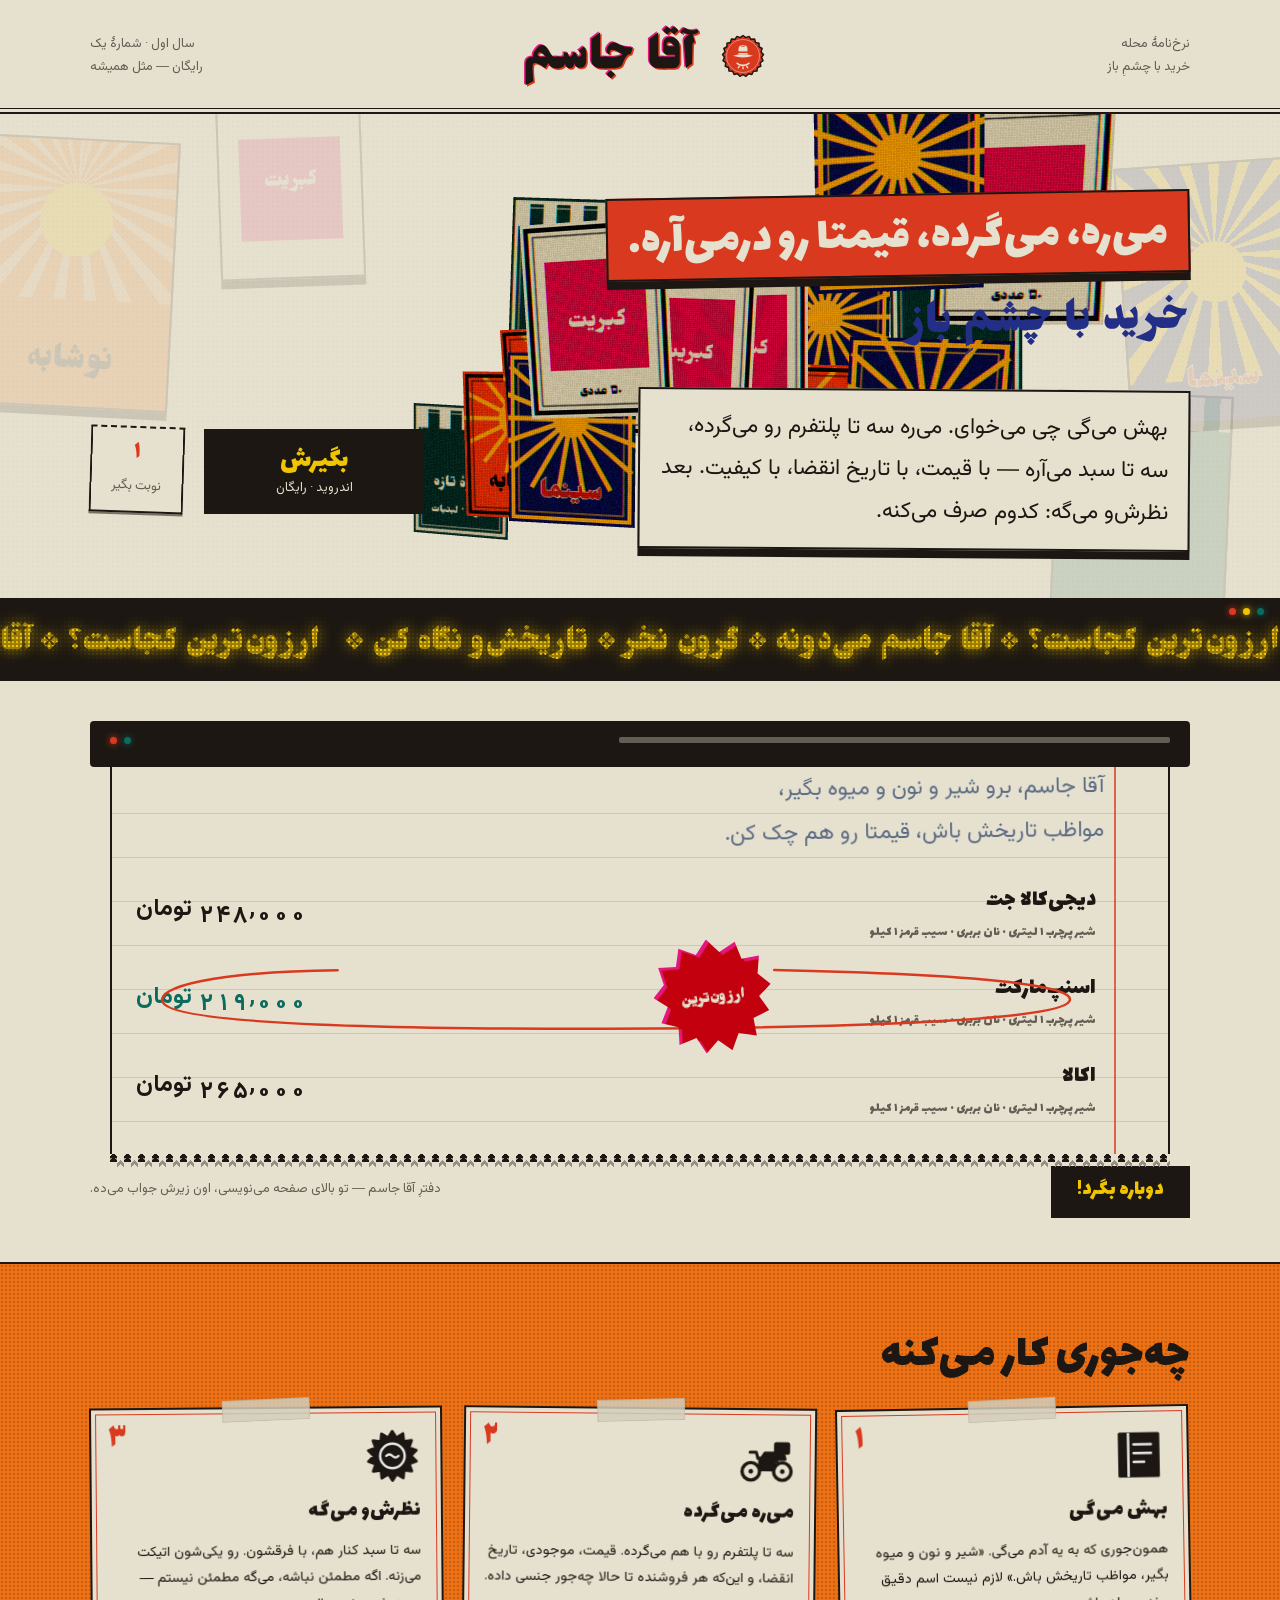
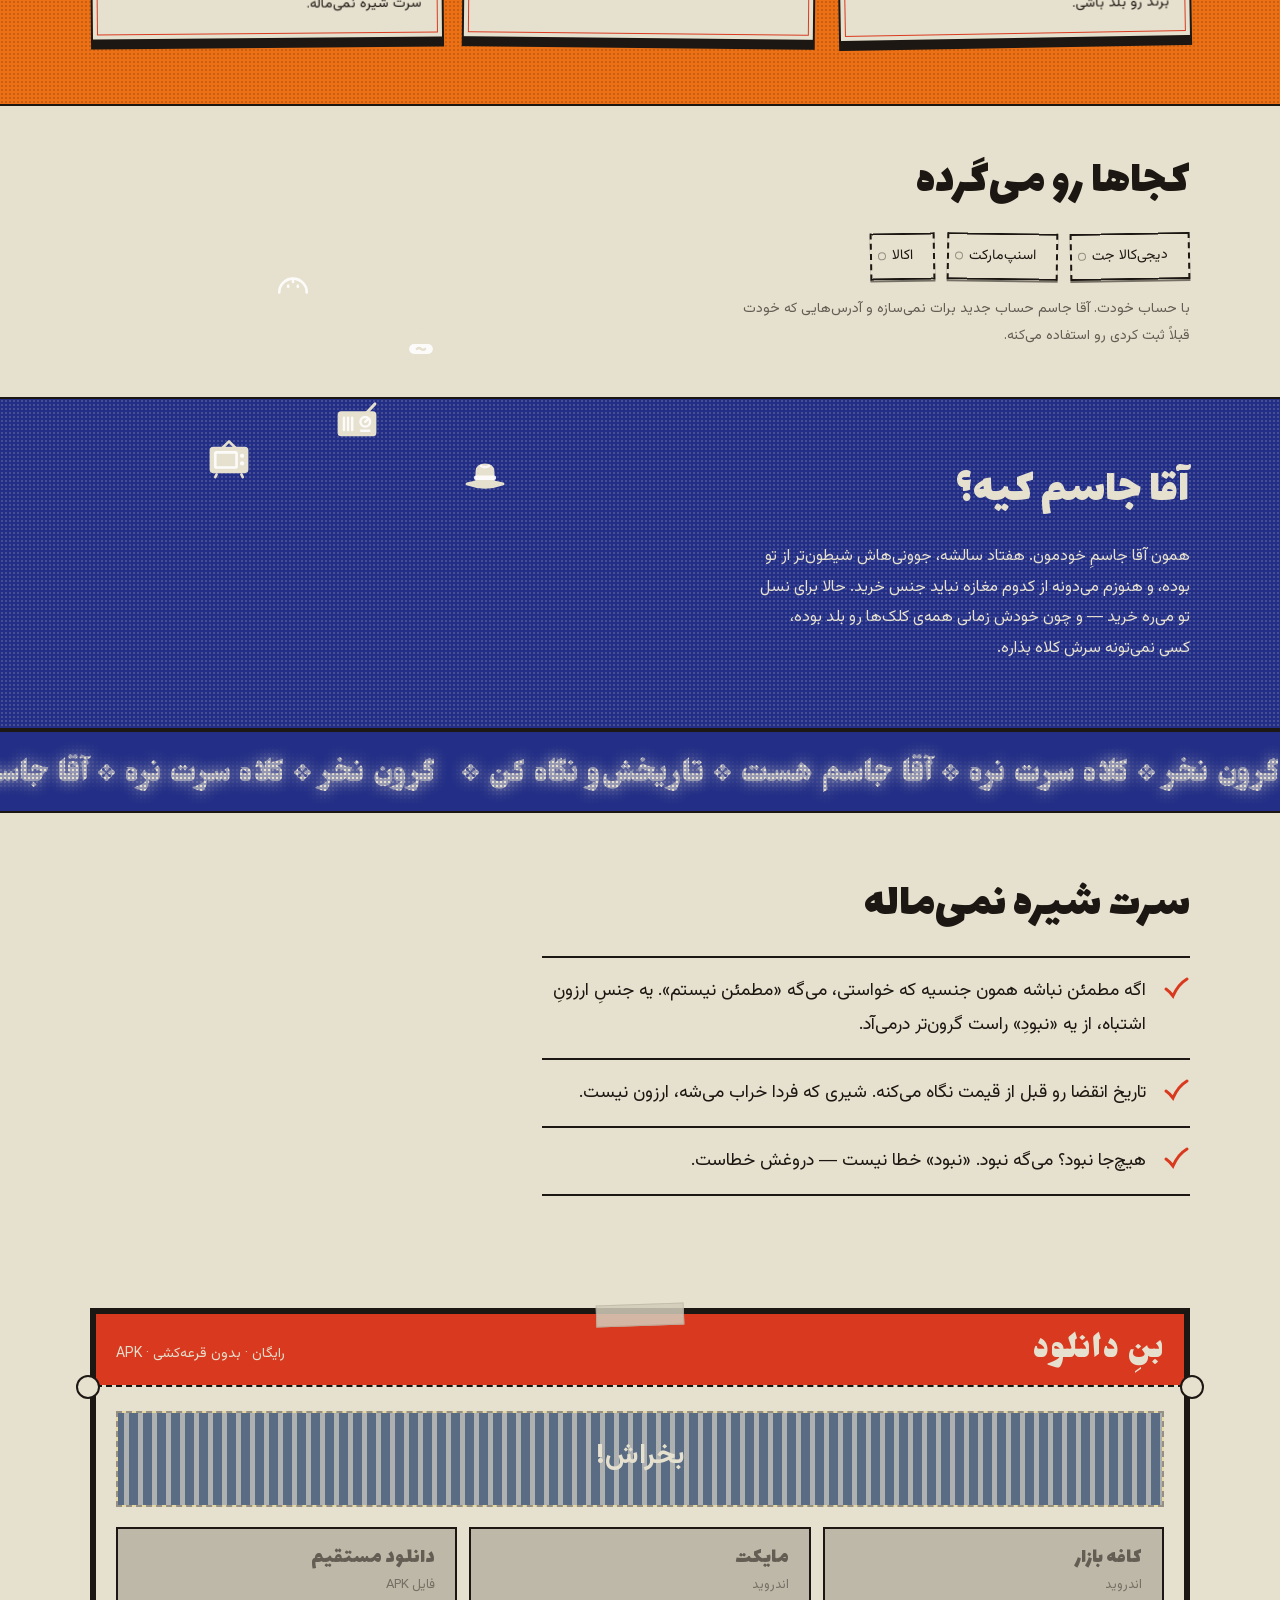
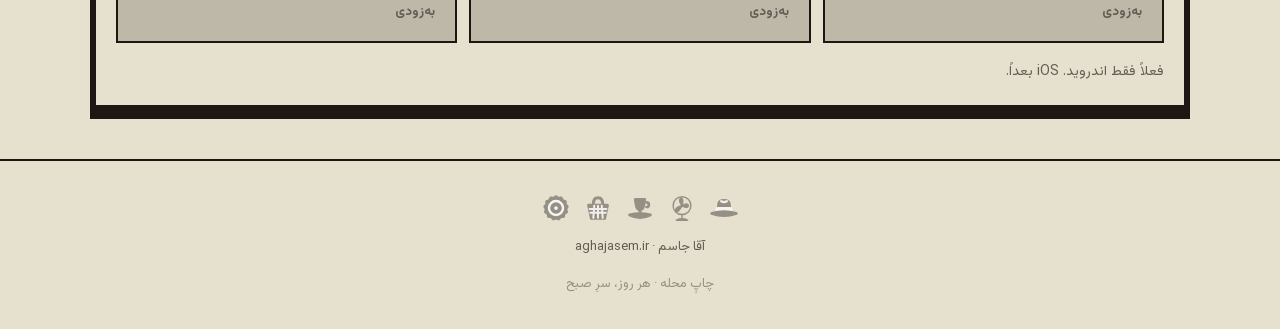
==== commit aec16b80: "chore(www): publish from shenasnameh@4377b18" ====
--- a/index.html
+++ b/index.html
@@ -46,27 +46,10 @@
     symbol * { vector-effect: non-scaling-stroke; }
   </style>
 </defs>
-<symbol id="jsm-dast" viewBox="0 0 64 64">
-  <g fill="currentColor" stroke="currentColor" stroke-width="2.4"
-     stroke-linejoin="round" stroke-linecap="round">
-    <!-- fist -->
-    <rect x="26" y="20" width="22" height="26" rx="7"/>
-    <!-- thumb, riding on top of the fist -->
-    <path d="M31 21 a6 5 0 0 1 11 0" stroke-width="2.4"/>
-    <!-- index finger, blunt round tip: a fingertip, not an arrowhead -->
-    <rect x="7" y="27" width="24" height="9" rx="4.5"/>
-    <!-- cuff -->
-    <path d="M47 19 h7 a3 3 0 0 1 3 3 v22 a3 3 0 0 1 -3 3 h-7 Z"/>
-    <!-- curled fingers, knocked out of the fist -->
-    <g stroke="#fff" stroke-width="2.2" fill="none" opacity="0.85">
-      <path d="M33 37 h11 M33 42 h11"/>
-      <path d="M47 24 v16"/>
-    </g>
-  </g>
-</symbol>
+
 </svg>
 
-<!-- ══ nameplate — the page is an issue of a neighbourhood paper ══════════ -->
+<!-- ══ nameplate ══ -->
 <header class="nameplate">
   <div class="wrap nameplate__row">
     <p class="nameplate__side">نرخ‌نامهٔ محله<br>خرید با چشمِ باز</p>
@@ -106,52 +89,61 @@
 
 <main id="main">
 
-  <!-- ══ hero: the wall ═══════════════════════════════════════════════════ -->
-  <section class="hero bulbframe">
-    <!-- The WebGL wall mounts here. Decoration only; when gated off this
-         keeps its CSS poster paint. -->
-    <div class="wall" id="wall" aria-hidden="true"></div>
+  <!-- ══ hero: the wall ══ -->
+  <section class="hero">
+    <!-- The WebGL wall mounts here. Decoration only; when gated off, these
+         CSS flyers — the things Jasem pinned to his own wall — ARE the wall. -->
+    <div class="wall" id="wall" aria-hidden="true">
+      <i class="flyer flyer--soda"></i>
+      <i class="flyer flyer--film"></i>
+      <i class="flyer flyer--mive"></i>
+      <i class="flyer flyer--kebrit"></i>
+    </div>
 
     <div class="wrap hero__wrap">
-      <h1 class="hero__title paste" style="--i:0"><span class="misregister"
-        ><span class="ghost" aria-hidden="true">آقا جاسم</span>آقا جاسم</span></h1>
-
-      <p class="hero__banner paste" style="--i:1"><span>می‌ره، می‌گرده، قیمتا رو درمی‌آره.</span></p>
-
-      <p class="hero__stencil paste" style="--i:2" aria-label="خرید با چشمِ باز">
-        <span aria-hidden="true">خرید با چشمِ باز</span>
-      </p>
-
-      <div class="hero__cols paste" style="--i:3">
+      <h1 class="hero__banner paste" style="--i:0"><span>می‌ره، می‌گرده، قیمتا رو درمی‌آره.</span></h1>
+
+      <p class="hero__stencil paste" style="--i:1">خرید با چشمِ باز</p>
+
+      <div class="hero__cols paste" style="--i:2">
         <p class="hero__lede sheet-note">
           بهش می‌گی چی می‌خوای. می‌ره سه تا پلتفرم رو می‌گرده، سه تا سبد
           می‌آره — با قیمت، با تاریخ انقضا، با کیفیت. بعد نظرش‌و می‌گه:
           کدوم صرف می‌کنه.
         </p>
-        <p class="hero__cta">
-          <a class="button" href="#download" data-magnet>بگیرش<span class="button__note">اندروید · رایگان</span></a>
-          <svg class="hero__hand icon-directional" viewBox="0 0 64 64" aria-hidden="true"><use href="#jsm-dast"/></svg>
-        </p>
-      </div>
-
-      <!-- The rosette, pasted loose. Draggable with JS. -->
-      <p class="starburst hero__sticker paste" style="--i:4" data-drag aria-hidden="true">ارزون!</p>
-    </div>
-  </section>
-
-  <!-- ══ chant — the cinema marquee, with its bulbs ═══════════════════════ -->
+        <div class="hero__cta">
+          <a class="button button--cta" href="#download" data-magnet>بگیرش<span class="button__note">اندروید · رایگان</span></a>
+          <!-- The queue-ticket pad. Tear one off; JS only, hidden otherwise. -->
+          <div class="nobat" id="nobat" hidden>
+            <button class="nobat__ticket" type="button" id="nobat-tear">
+              <span class="nobat__num">۱</span>
+              <span class="nobat__label">نوبت بگیر</span>
+            </button>
+          </div>
+        </div>
+      </div>
+    </div>
+  </section>
+
+  <!-- ══ chant — the stereo display ══ -->
   <aside class="chant" aria-label="ارزون‌ترین کجاست؟ آقا جاسم می‌دونه.">
-    <div class="chant__bulbs" aria-hidden="true"></div>
+    <span class="chant__leds" aria-hidden="true"><i style="--led:var(--jsm-color-ink-sabz)"></i><i
+      style="--led:var(--jsm-color-ink-limu);--d:.5s"></i><i
+      style="--led:var(--jsm-color-ink-shangarf);--d:1.1s"></i></span>
     <div class="chant__track" aria-hidden="true">
       <span>ارزون‌ترین کجاست؟ ٭ آقا جاسم می‌دونه ٭ گرون نخر ٭ تاریخش‌و نگاه کن ٭ </span
       ><span>ارزون‌ترین کجاست؟ ٭ آقا جاسم می‌دونه ٭ گرون نخر ٭ تاریخش‌و نگاه کن ٭ </span>
     </div>
-    <div class="chant__bulbs chant__bulbs--end" aria-hidden="true"></div>
   </aside>
 
-  <!-- ══ the ledger — دفتر نسیه, the thesis as an artifact, now a machine ═ -->
+  <!-- ══ the ledger — the receipt machine ══ -->
   <section class="wrap demo sheet">
-    <div class="ledger halftone">
+    <div class="printer" aria-hidden="true">
+      <span class="printer__slot"></span>
+      <span class="printer__leds"><i style="--led:var(--jsm-color-ink-sabz)"></i><i
+        style="--led:var(--jsm-color-ink-shangarf);--d:.8s"></i></span>
+    </div>
+    <div class="ledger receipt">
       <div class="ledger__inner">
         <p class="ledger__note">
           آقا جاسم، برو شیر و نون و میوه بگیر،<br>
@@ -194,13 +186,13 @@
     </p>
   </section>
 
-  <!-- ══ how — three matchbox labels pasted on the orange wall ════════════ -->
+  <!-- ══ how — matchbox labels ══ -->
   <section class="section inked--warm halftone">
     <div class="wrap">
       <h2 class="section__head">چه‌جوری کار می‌کنه</h2>
 
       <ol class="steps">
-        <li class="step matchbox sheet" data-tilt>
+        <li class="step matchbox sheet sheet--taped" data-tilt>
           <span class="matchbox__num" aria-hidden="true">۱</span>
           <svg class="step__obj" viewBox="0 0 64 64" aria-hidden="true"><use href="./assets/icon/objects.svg#jsm-daftar"/></svg>
           <h3 class="step__title">بهش می‌گی</h3>
@@ -209,7 +201,7 @@
             باش.» لازم نیست اسم دقیق برند رو بلد باشی.
           </p>
         </li>
-        <li class="step matchbox sheet" data-tilt>
+        <li class="step matchbox sheet sheet--taped" data-tilt>
           <span class="matchbox__num" aria-hidden="true">۲</span>
           <svg class="step__obj" viewBox="0 0 64 64" aria-hidden="true"><use href="./assets/icon/objects.svg#jsm-honda"/></svg>
           <h3 class="step__title">می‌ره می‌گرده</h3>
@@ -218,7 +210,7 @@
             هر فروشنده تا حالا چه‌جور جنسی داده.
           </p>
         </li>
-        <li class="step matchbox sheet" data-tilt>
+        <li class="step matchbox sheet sheet--taped" data-tilt>
           <span class="matchbox__num" aria-hidden="true">۳</span>
           <svg class="step__obj" viewBox="0 0 64 64" aria-hidden="true"><use href="./assets/icon/objects.svg#jsm-etiket"/></svg>
           <h3 class="step__title">نظرش‌و می‌گه</h3>
@@ -231,7 +223,7 @@
     </div>
   </section>
 
-  <!-- ══ platforms — torn bus-ticket stubs ════════════════════════════════ -->
+  <!-- ══ platforms — ticket stubs ══ -->
   <section class="section section--tight">
     <div class="wrap">
       <h2 class="section__head">کجاها رو می‌گرده</h2>
@@ -245,7 +237,7 @@
     </div>
   </section>
 
-  <!-- ══ who — the لاجوردی block ══════════════════════════════════════════ -->
+  <!-- ══ who — the لاجوردی block ══ -->
   <section class="section inked--cool halftone">
     <div class="wrap who">
       <div>
@@ -258,7 +250,6 @@
         </p>
       </div>
       <div class="who__things">
-        <p class="starburst" data-depth="0.10">ارزون!</p>
         <div class="who__objects" aria-hidden="true">
           <svg viewBox="0 0 64 64" data-depth="0.05"><use href="./assets/icon/objects.svg#jsm-hat"/></svg>
           <svg viewBox="0 0 64 64" data-depth="0.12"><use href="./assets/icon/objects.svg#jsm-nooshabe"/></svg>
@@ -270,7 +261,7 @@
     </div>
   </section>
 
-  <!-- ══ the second chant, لاجوردی cut ════════════════════════════════════ -->
+  <!-- ══ second chant, لاجوردی cut ══ -->
   <aside class="chant chant--cool" aria-label="گرون نخر. کلاه سرت نره. آقا جاسم هست.">
     <div class="chant__track chant__track--rev" aria-hidden="true">
       <span>گرون نخر ٭ کلاه سرت نره ٭ آقا جاسم هست ٭ تاریخش‌و نگاه کن ٭ </span
@@ -278,7 +269,7 @@
     </div>
   </aside>
 
-  <!-- ══ honesty — the part nobody else prints ════════════════════════════ -->
+  <!-- ══ honesty ══ -->
   <section class="section">
     <div class="wrap">
       <h2 class="section__head">سرت شیره نمی‌ماله</h2>
@@ -307,10 +298,10 @@
     </div>
   </section>
 
-  <!-- ══ download — the coupon, with a scratch-off panel ══════════════════ -->
+  <!-- ══ download — the coupon ══ -->
   <section class="section section--tight" id="download">
     <div class="wrap">
-      <div class="ticket sheet">
+      <div class="ticket sheet sheet--taped">
         <div class="ticket__head">
           <h2 class="ticket__title">بنِ دانلود</h2>
           <p class="ticket__meta">رایگان · بدون قرعه‌کشی · <span class="ltr" dir="ltr">APK</span></p>
@@ -334,7 +325,7 @@
 
 </main>
 
-<!-- ══ colophon ═══════════════════════════════════════════════════════════ -->
+<!-- ══ colophon ══ -->
 <footer class="footer">
   <div class="wrap footer__inner">
     <div class="footer__objects">
--- a/assets/css/site.css
+++ b/assets/css/site.css
@@ -1,11 +1,7 @@
 /*  آقا جاسم — the landing as a neighbourhood wall (دیوارِ محله).
- *
- *  A plastered wall pasted over in layers. Every colour and measurement comes
- *  from build/tokens.css; hardcoded values are geometry, not tokens. Motion is
- *  loud here by licence (brand/07-motion.md) but always mechanical — sheets
- *  paste, bulbs chase, reels spin. base.css clamps it under reduced-motion.
- *  app.js adds .js only when it runs: everything must work without it.
- */
+ *  Tokens only; hardcoded values are geometry. Motion is loud by licence
+ *  (brand/07-motion.md) but always mechanical; base.css clamps it under
+ *  reduced-motion. app.js adds .js only when it runs. */
 
 /* ══ layout ═══════════════════════════════════════════════════════════════ */
 
@@ -50,39 +46,9 @@
   pointer-events: none;
 }
 
-/*  Cheap printing never lined up. Headings only. */
-.misregister { position: relative; display: inline-block; }
-.misregister > .ghost {
-  position: absolute;
-  inset-block-start: var(--jsm-metric-misregister);
-  inset-inline-start: calc(var(--jsm-metric-misregister) * -1);
-  white-space: nowrap;
-  color: var(--jsm-color-ink-surati);
-  mix-blend-mode: multiply;
-  pointer-events: none;
-  user-select: none;
-}
-
-/*  «ارزون!» — the rosette, poster cut. لیمویی never touches paper: it lives
- *  inside ink blocks or on its own pasted ground. */
-.starburst {
-  clip-path: var(--jsm-rosette);
-  display: grid;
-  place-items: center;
-  inline-size: 128px;
-  aspect-ratio: 1;
-  background: var(--jsm-color-ink-limu);
-  color: var(--jsm-color-ink-morakkab);
-  font-family: var(--jsm-font-family-display);
-  font-size: var(--jsm-font-size-xl);
-  line-height: 1;
-  text-align: center;
-  rotate: -12deg;
-}
-
-/*  Sheets pasted to the wall: slab shadow, one tape strip that peels on hover. */
+/*  Pasted sheets; taped ones get a strip that peels on hover. */
 .sheet { position: relative; }
-.sheet::before {
+.sheet--taped::before {
   content: "";
   position: absolute;
   inset-block-start: -10px;
@@ -98,7 +64,7 @@
   transition: rotate var(--jsm-motion-duration-peel) var(--jsm-motion-easing-standard),
               translate var(--jsm-motion-duration-peel) var(--jsm-motion-easing-standard);
 }
-.sheet:hover::before { rotate: -6deg; translate: 0 -3px; }
+.sheet--taped:hover::before { rotate: -6deg; translate: 0 -3px; }
 
 /* ══ paste-up choreography ════════════════════════════════════════════════ */
 
@@ -158,34 +124,81 @@
   padding-block: var(--jsm-space-16) var(--jsm-space-12);
 }
 
-/*  The CSS wall: colour sheets at the edges, away from the type column. When
- *  WebGL is gated off (no JS, reduced motion, save-data, narrow, old device),
- *  this IS the wall and nothing is missing. */
+/*  The wall behind the hero: the flyers Jasem pinned to his own room's wall —
+ *  a soda sheet, a Film-Farsi one-sheet, the grocer's sign, a matchbox label.
+ *  Era ads, not the brand repeated. aria-hidden; the copy is CSS content. */
 .wall,
-.wall::before,
-.wall::after {
+.wall::before {
   position: absolute;
   inset: 0;
   pointer-events: none;
 }
-/*  Paint on ::after so the canvas child never inherits its opacity. */
-.wall::after {
-  content: "";
+.wall .flyer {
+  position: absolute;
+  display: block;
+  border: var(--jsm-metric-keyline) solid var(--jsm-color-poster-line-keyline);
+  box-shadow: var(--jsm-shadow-slab);
+  transition: opacity 600ms var(--jsm-motion-easing-decelerate);
+}
+.wall .flyer::after {
+  content: var(--txt);
+  position: absolute;
+  inset-inline: 0;
+  inset-block-end: var(--y, 18px);
+  text-align: center;
+  font-family: var(--jsm-font-family-poster);
+  font-size: var(--fs, 3rem);
+  line-height: 1;
+  color: var(--ink, var(--jsm-color-ink-morakkab));
+}
+/*  «نوشابه» — the 1961 soda ad: rays, a roundel, black type on orange. */
+.flyer--soda {
+  --txt: "نوشابه"; --fs: 3.4rem;
+  inline-size: 200px; block-size: 270px;
+  inset-inline-end: -2%; inset-block-start: 5%;
+  rotate: 3deg;
   background:
-    linear-gradient(var(--jsm-color-ink-lajvardi), var(--jsm-color-ink-lajvardi))
-      left -60px top 8% / 240px 300px no-repeat,
-    linear-gradient(var(--jsm-color-ink-narenji), var(--jsm-color-ink-narenji))
-      right -70px top 4% / 260px 210px no-repeat,
-    linear-gradient(var(--jsm-color-ink-shangarf), var(--jsm-color-ink-shangarf))
-      left -40px bottom -8% / 200px 260px no-repeat,
-    linear-gradient(var(--jsm-color-ink-sabz), var(--jsm-color-ink-sabz))
-      right -50px bottom -4% / 220px 180px no-repeat,
-    linear-gradient(var(--jsm-tint-surati-20), var(--jsm-tint-surati-20))
-      left 12% top -30px / 170px 190px no-repeat;
-  opacity: 0.5;
-  transition: opacity 600ms var(--jsm-motion-easing-decelerate);
-}
-/*  Paper grain so the sheets read pasted, not floating. */
+    radial-gradient(circle at 50% 30%, var(--jsm-color-ink-limu) 0 36px, transparent 37px),
+    repeating-conic-gradient(from 8deg at 50% 30%,
+      var(--jsm-tint-narenji-40) 0 6deg, transparent 6deg 16deg) 50% 0 / 100% 60% no-repeat;
+  background-color: var(--jsm-color-ink-narenji);
+}
+/*  The Film-Farsi one-sheet: لاجوردی night, لیمویی burst, red title. */
+.flyer--film {
+  --txt: "سینما"; --fs: 3rem; --ink: var(--jsm-color-ink-shangarf); --y: 16px;
+  inline-size: 190px; block-size: 260px;
+  inset-inline-start: -2.5%; inset-block-start: 10%;
+  rotate: -4deg;
+  background:
+    repeating-conic-gradient(from 0deg at 50% 42%,
+      var(--jsm-color-ink-limu) 0 7deg, transparent 7deg 18deg) 50% 0 / 100% 84% no-repeat,
+    radial-gradient(circle at 50% 42%, var(--jsm-color-ink-limu) 0 30px, transparent 31px);
+  background-color: var(--jsm-color-poster-bg-inked-cool);
+}
+.flyer--film::after { -webkit-text-stroke: 1px var(--jsm-color-ink-kaghaz); }
+/*  The grocer's sign: awning stripes over bottle green. */
+.flyer--mive {
+  --txt: "میوهٔ تازه"; --fs: 2.1rem; --ink: var(--jsm-color-ink-kaghaz); --y: 36%;
+  inline-size: 175px; block-size: 225px;
+  inset-inline-start: 4%; inset-block-end: -4%;
+  rotate: 2.5deg;
+  background: repeating-linear-gradient(90deg,
+    var(--jsm-color-ink-kaghaz) 0 16px, transparent 16px 32px) 0 0 / 100% 34px no-repeat;
+  background-color: var(--jsm-color-poster-bg-inked-alt);
+}
+/*  کبریت — the matchbox label at wall scale. */
+.flyer--kebrit {
+  --txt: "کبریت"; --fs: 2.2rem; --ink: var(--jsm-color-ink-kaghaz); --y: 44%;
+  inline-size: 145px; block-size: 180px;
+  inset-inline-end: 17%; inset-block-start: -3%;
+  rotate: -2deg;
+  background: linear-gradient(var(--jsm-color-ink-surati), var(--jsm-color-ink-surati))
+    50% 50% / 72% 58% no-repeat;
+  background-color: var(--jsm-color-ink-kaghaz);
+  box-shadow: var(--jsm-shadow-slab), inset 0 0 0 8px var(--jsm-color-ink-kaghaz),
+    inset 0 0 0 10px var(--jsm-color-ink-morakkab);
+}
+/*  Paper grain over the wall. */
 .wall::before {
   content: "";
   background-image: radial-gradient(var(--jsm-tint-morakkab-20) 1px, transparent 1px);
@@ -203,63 +216,32 @@
 }
 .wall.wall--on canvas { opacity: 1; }
 
-/*  Marquee-bulb frame: lamps chasing along the hero's rules. */
-.bulbframe::before,
-.bulbframe::after {
-  content: "";
-  position: absolute;
-  inset-inline: 0;
-  block-size: var(--jsm-metric-bulb);
-  background-image: radial-gradient(circle at center,
-    var(--jsm-color-ink-limu) 34%, var(--jsm-tint-morakkab-40) 38%, transparent 42%);
-  background-size: calc(var(--jsm-metric-bulb) * 2.4) var(--jsm-metric-bulb);
-  background-position-x: 0;
-  animation: jsm-chase 900ms steps(2) infinite;
-  z-index: 2;
-  pointer-events: none;
-}
-.bulbframe::before { inset-block-start: 4px; }
-.bulbframe::after  { inset-block-end: 4px; animation-delay: 450ms; }
-@keyframes jsm-chase {
-  to { background-position-x: calc(var(--jsm-metric-bulb) * 2.4); }
-}
-
 .hero__wrap { position: relative; z-index: 1; }
 
-.hero__title {
-  font-family: var(--jsm-font-family-poster);
-  /* 7xl is the ceiling; the clamp walks up to it. */
-  font-size: clamp(4.25rem, 21vw, var(--jsm-font-size-7xl));
-  line-height: var(--jsm-line-height-poster);
-  margin-block-end: var(--jsm-space-2);
-}
-
-/*  Vermilion banner bar, paper type knocked out, pasted off-level. */
-.hero__banner { margin-block-end: var(--jsm-space-4); }
+/*  Vermilion banner bar — the headline of the wall, pasted off-level. */
+.hero__banner { margin-block: var(--jsm-space-4) var(--jsm-space-4); }
 .hero__banner > span {
   display: inline-block;
   background: var(--jsm-color-poster-bg-inked);
   color: var(--jsm-color-poster-fg-on-inked);
   border: var(--jsm-metric-keyline) solid var(--jsm-color-poster-line-keyline);
-  padding: var(--jsm-space-1) var(--jsm-space-4) 0;
+  padding: var(--jsm-space-2) var(--jsm-space-5) var(--jsm-space-1);
   font-family: var(--jsm-font-family-display);
-  font-size: clamp(1.375rem, 4.4vw, 2.25rem);
-  line-height: 1.5;
+  font-size: clamp(1.75rem, 5.4vw, 3rem);
+  line-height: 1.4;
   rotate: -1deg;
-  box-shadow: var(--jsm-shadow-hard);
-}
-
-/*  The tagline as a spray stencil: ink-bled, misted halo. */
+  box-shadow: var(--jsm-shadow-slab);
+}
+
+/*  The tagline, big and crisp — لاجوردی is 8.7:1 on paper; no filter may
+ *  smudge it. */
 .hero__stencil {
   margin-block-end: var(--jsm-space-6);
-  font-family: var(--jsm-font-family-display);
-  font-size: clamp(1.25rem, 3.6vw, 2rem);
+  font-family: var(--jsm-font-family-poster);
+  font-size: clamp(2.5rem, 7.5vw, 4.5rem);
+  line-height: 1;
   color: var(--jsm-color-ink-lajvardi);
-  rotate: -1.5deg;
-}
-.hero__stencil > span {
-  filter: url("#jsm-ink");
-  text-shadow: 0 0 8px var(--jsm-tint-lajvardi-40);
+  rotate: -1deg;
 }
 
 .hero__cols {
@@ -283,26 +265,16 @@
 .hero__cta {
   display: flex;
   align-items: center;
-  gap: var(--jsm-space-3);
-}
-.hero__hand {
-  inline-size: 56px;
-  height: 56px;
-  color: var(--jsm-color-ink-shangarf);
-  flex: none;
-}
-
-/*  A loose sticker: drags and throws with JS, pasted without. */
-.hero__sticker {
-  position: absolute;
-  inset-inline-end: 4%;
-  inset-block-start: 6%;
-  z-index: 2;
-  cursor: grab;
-  touch-action: none;
-  box-shadow: none;
-}
-.hero__sticker:active { cursor: grabbing; }
+  gap: var(--jsm-space-5);
+}
+/*  The CTA is a plate you can actually hit with a thumb. */
+.button--cta {
+  font-size: var(--jsm-font-size-3xl);
+  padding: var(--jsm-space-4) var(--jsm-space-10);
+  min-inline-size: 220px;
+}
+.button:active { translate: 0 4px; box-shadow: none; }
+
 
 /*  The action: black plate, chrome-yellow type; pressing drops it onto its
  *  own shadow — mechanical, not soft. */
@@ -330,12 +302,34 @@
   color: var(--jsm-color-poster-fg-on-inked);
 }
 
-/* ══ the ledger — دفتر نسیه, now a machine you can crank ══════════════════ */
+/* ══ the ledger — printed out of the shop's receipt machine ═══════════════ */
 
 .demo { padding-block: var(--jsm-space-10) var(--jsm-space-12); }
 
+/*  The receipt machine's head; the ledger feeds out of its slot. */
+.printer {
+  position: relative;
+  z-index: 2;
+  display: flex;
+  align-items: center;
+  justify-content: space-between;
+  block-size: 38px;
+  padding-inline: var(--jsm-space-5);
+  background: var(--jsm-color-ink-morakkab);
+  border-radius: var(--jsm-radius-md);
+  box-shadow: var(--jsm-shadow-slab);
+}
+.printer__slot {
+  inline-size: 52%;
+  block-size: 6px;
+  border-radius: var(--jsm-radius-sm);
+  background: var(--jsm-tint-morakkab-65);
+}
+
 .ledger {
   position: relative;
+  margin-block-start: -7px;                  /* the paper comes out of the slot */
+  margin-inline: var(--jsm-space-5);
   background: var(--jsm-color-poster-bg-canvas);
   background-image: repeating-linear-gradient(
     to bottom,
@@ -346,8 +340,21 @@
   );
   background-position-y: var(--jsm-space-4);
   border: var(--jsm-metric-keyline) solid var(--jsm-color-poster-line-keyline);
+  border-block-end: 0;
   box-shadow: var(--jsm-shadow-slab);
   padding: var(--jsm-space-4) var(--jsm-space-4) var(--jsm-space-6);
+}
+/*  Serration where the receipt tore off the roll. */
+.receipt::after {
+  content: "";
+  position: absolute;
+  inset-inline: calc(-1 * var(--jsm-metric-keyline));
+  inset-block-end: -9px;
+  block-size: 9px;
+  background:
+    linear-gradient(-135deg, var(--jsm-color-poster-bg-canvas) 7px, transparent 0) 0 0 / 14px 9px repeat-x,
+    linear-gradient(135deg, var(--jsm-color-poster-bg-canvas) 7px, transparent 0) 7px 0 / 14px 9px repeat-x;
+  filter: drop-shadow(0 4px 0 var(--jsm-tint-morakkab-40));
 }
 .ledger::before {
   content: "";
@@ -435,8 +442,7 @@
   stroke-dashoffset: 1400;
 }
 
-/*  The winner sticker — the rosette, small cut. The one poster element that
- *  crosses into the product UI. */
+/*  The winner sticker — the rosette, small cut. */
 .sticker {
   position: absolute;
   inset-inline-start: 34%;
@@ -489,15 +495,17 @@
   to   { scale: 1;   rotate: -7deg;  opacity: 1; }
 }
 
-/* ══ chant — the marquee strips ═══════════════════════════════════════════ */
-
-/*  A marquee is a motor. The accessible name carries the sentence. */
+/* ══ chant — the stereo marquee display ═══════════════════════════════════ */
+
+/*  The marquee as a 70s hi-fi display: glowing segments behind a pixel
+ *  grid, status LEDs. Scroll-driven with JS; motor (CSS) without. */
 .chant {
+  position: relative;
   overflow: hidden;
   background: var(--jsm-color-poster-action-bg);
   color: var(--jsm-color-poster-action-fg);
   border-block: var(--jsm-metric-keyline) solid var(--jsm-color-poster-line-keyline);
-  padding-block: var(--jsm-space-1) 0;
+  padding-block: var(--jsm-space-4) var(--jsm-space-2);
 }
 .chant__track {
   display: flex;
@@ -506,29 +514,59 @@
   font-size: clamp(2rem, 6vw, 3.25rem);
   line-height: 1.05;
   white-space: nowrap;
+  text-shadow: 0 0 14px var(--jsm-color-ink-limu);
   animation: jsm-chant var(--jsm-motion-duration-marquee) linear infinite;
 }
 .chant__track > span { display: block; padding-inline-end: var(--jsm-space-6); }
 .chant__track--rev { animation-direction: reverse; }
 @keyframes jsm-chant { to { transform: translateX(50%); } }
 
-/*  Bulb rows above and below the words, chasing out of phase. */
-.chant__bulbs {
-  block-size: var(--jsm-metric-bulb);
-  margin-block-end: var(--jsm-space-1);
-  background-image: radial-gradient(circle at center,
-    var(--jsm-color-ink-limu) 34%, transparent 42%);
-  background-size: calc(var(--jsm-metric-bulb) * 2.4) var(--jsm-metric-bulb);
-  animation: jsm-chase 900ms steps(2) infinite;
-}
-.chant__bulbs--end { margin-block: var(--jsm-space-1) var(--jsm-space-1); animation-delay: 450ms; }
-
-/*  The لاجوردی cut — the one saturated ground that carries paper type. */
+/*  The pixel grid of the display, over the glow. */
+.chant::after {
+  content: "";
+  position: absolute;
+  inset: 0;
+  pointer-events: none;
+  background:
+    repeating-linear-gradient(0deg, transparent 0 2px, var(--jsm-color-poster-action-bg) 2px 4px),
+    repeating-linear-gradient(90deg, transparent 0 2px, var(--jsm-color-poster-action-bg) 2px 4px);
+  opacity: 0.4;
+}
+
+/*  Status LEDs, old tape-deck style. */
+.chant__leds,
+.printer__leds {
+  display: flex;
+  gap: 7px;
+}
+.chant__leds {
+  position: absolute;
+  inset-block-start: var(--jsm-space-2);
+  inset-inline-start: var(--jsm-space-4);
+  z-index: 1;
+}
+.chant__leds i,
+.printer__leds i {
+  inline-size: 7px;
+  block-size: 7px;
+  border-radius: var(--jsm-radius-pill);
+  background: var(--led, var(--jsm-color-ink-sabz));
+  box-shadow: 0 0 7px var(--led, var(--jsm-color-ink-sabz));
+  animation: jsm-led 1.6s steps(2) infinite var(--d, 0s);
+}
+@keyframes jsm-led { 50% { opacity: 0.25; box-shadow: none; } }
+
+/*  The لاجوردی cut — a blue VFD, paper type. */
 .chant--cool {
   background: var(--jsm-color-poster-bg-inked-cool);
   color: var(--jsm-color-poster-fg-on-inked);
-  padding-block: var(--jsm-space-2) 0;
-}
+}
+.chant--cool::after {
+  background:
+    repeating-linear-gradient(0deg, transparent 0 2px, var(--jsm-color-poster-bg-inked-cool) 2px 4px),
+    repeating-linear-gradient(90deg, transparent 0 2px, var(--jsm-color-poster-bg-inked-cool) 2px 4px);
+}
+.chant--cool .chant__track { text-shadow: 0 0 14px var(--jsm-color-ink-kaghaz); }
 
 /* ══ ink blocks ═══════════════════════════════════════════════════════════ */
 
@@ -562,8 +600,7 @@
   perspective: 900px;
 }
 
-/*  کبریت توکلی: label, keyline, inner rule, object, stencil numeral.
- *  Hand-pasted, never level; tilts in 3D with JS. */
+/*  کبریت توکلی labels. Hand-pasted, never level; tilt in 3D with JS. */
 .matchbox {
   position: relative;
   background: var(--jsm-color-poster-bg-canvas);
@@ -830,15 +867,15 @@
   .nameplate__row { grid-template-columns: 1fr; }
   .nameplate__side { display: none; }
   .hero__cols { grid-template-columns: 1fr; }
-  .hero__sticker { inline-size: 96px; font-size: var(--jsm-font-size-md); inset-block-start: 2%; }
+  .wall .flyer--film, .wall .flyer--kebrit { display: none; }
+  .button--cta { inline-size: 100%; }
 }
 
 @media (max-width: 640px) {
   .section { padding-block: var(--jsm-space-10); }
   .ledger__inner { padding-inline-start: var(--jsm-space-8); }
   .ledger::before { inset-inline-start: 2rem; }
-  /* Rows stack; the end side frees up for the sticker, which must never
-     cover a price. */
+  /* Rows stack; the sticker must never cover a price. */
   .row {
     grid-template-columns: 1fr;
     block-size: auto;
@@ -854,6 +891,5 @@
     inset-block-start: 50%;
   }
   .row__circle { inset-block-start: 4%; block-size: 92%; }
-  .starburst { inline-size: 100px; font-size: var(--jsm-font-size-md); }
   .ticket__body::before, .ticket__body::after { display: none; }
 }
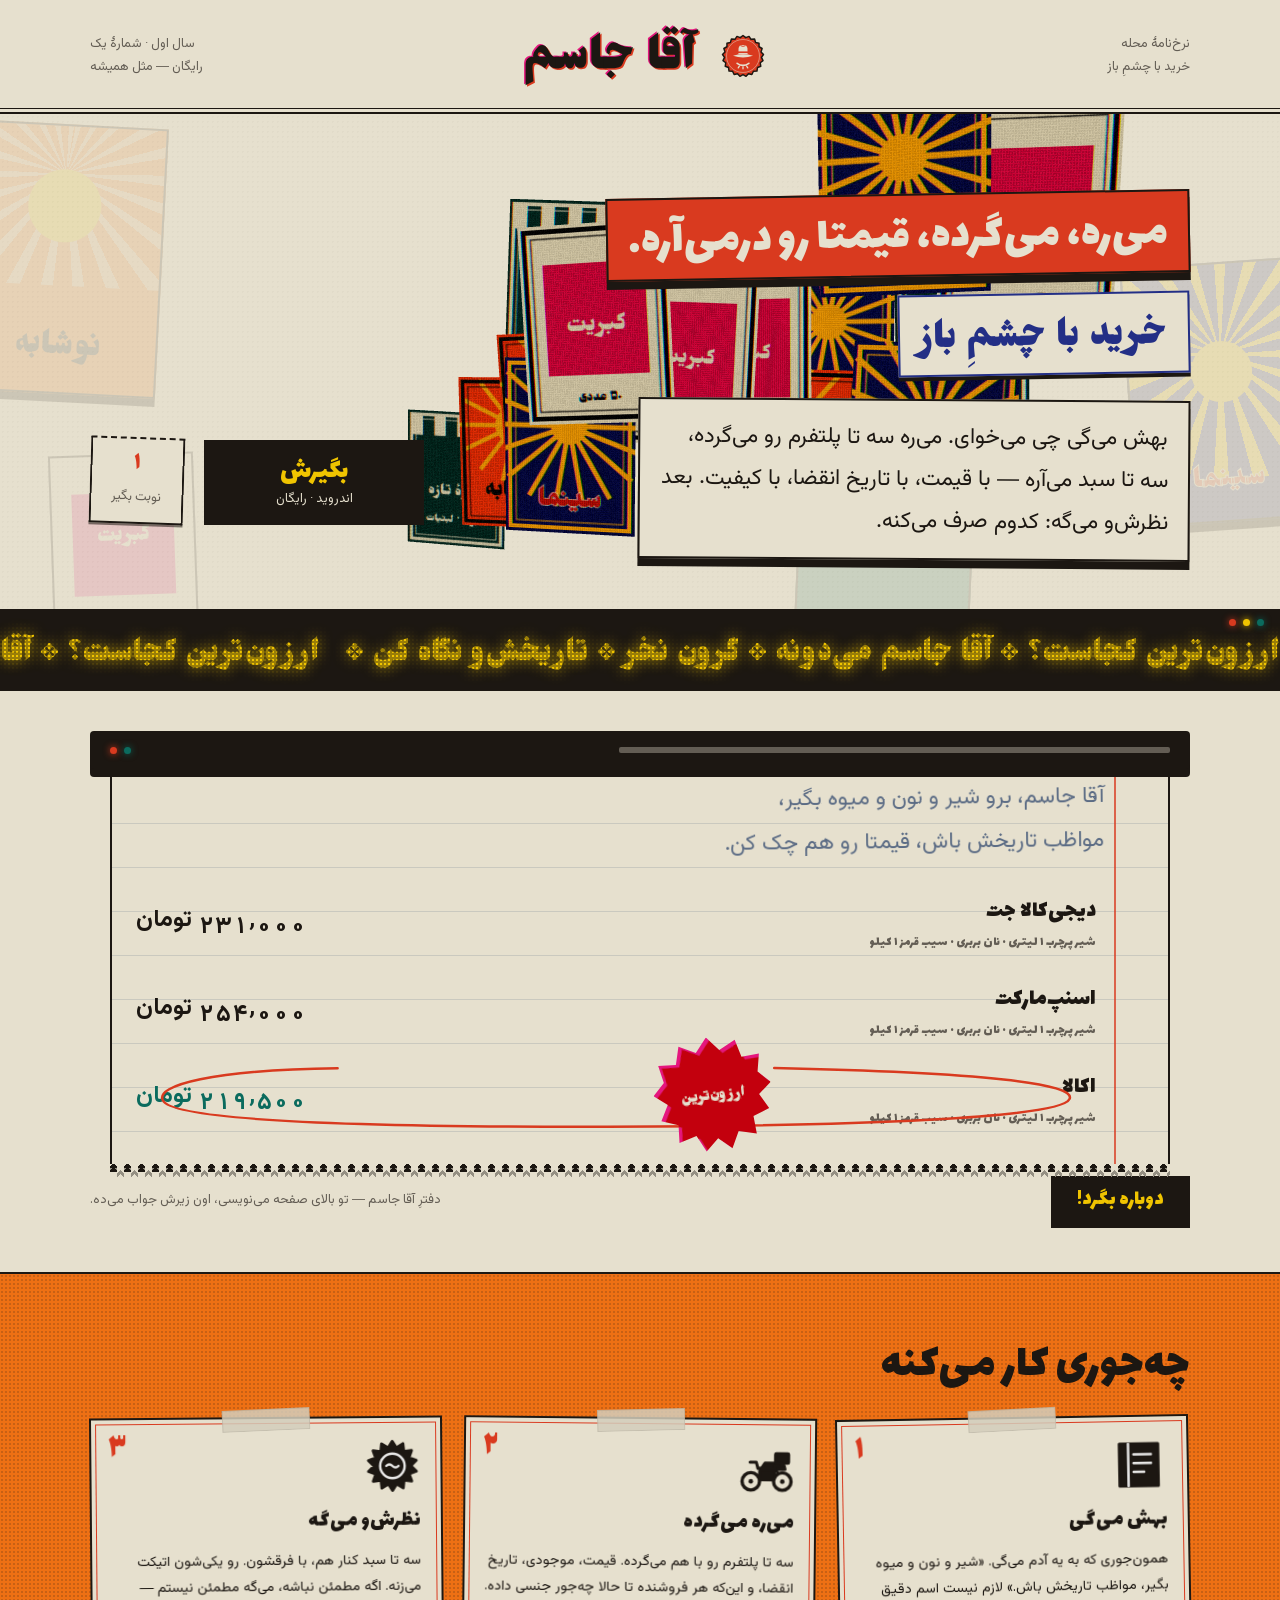
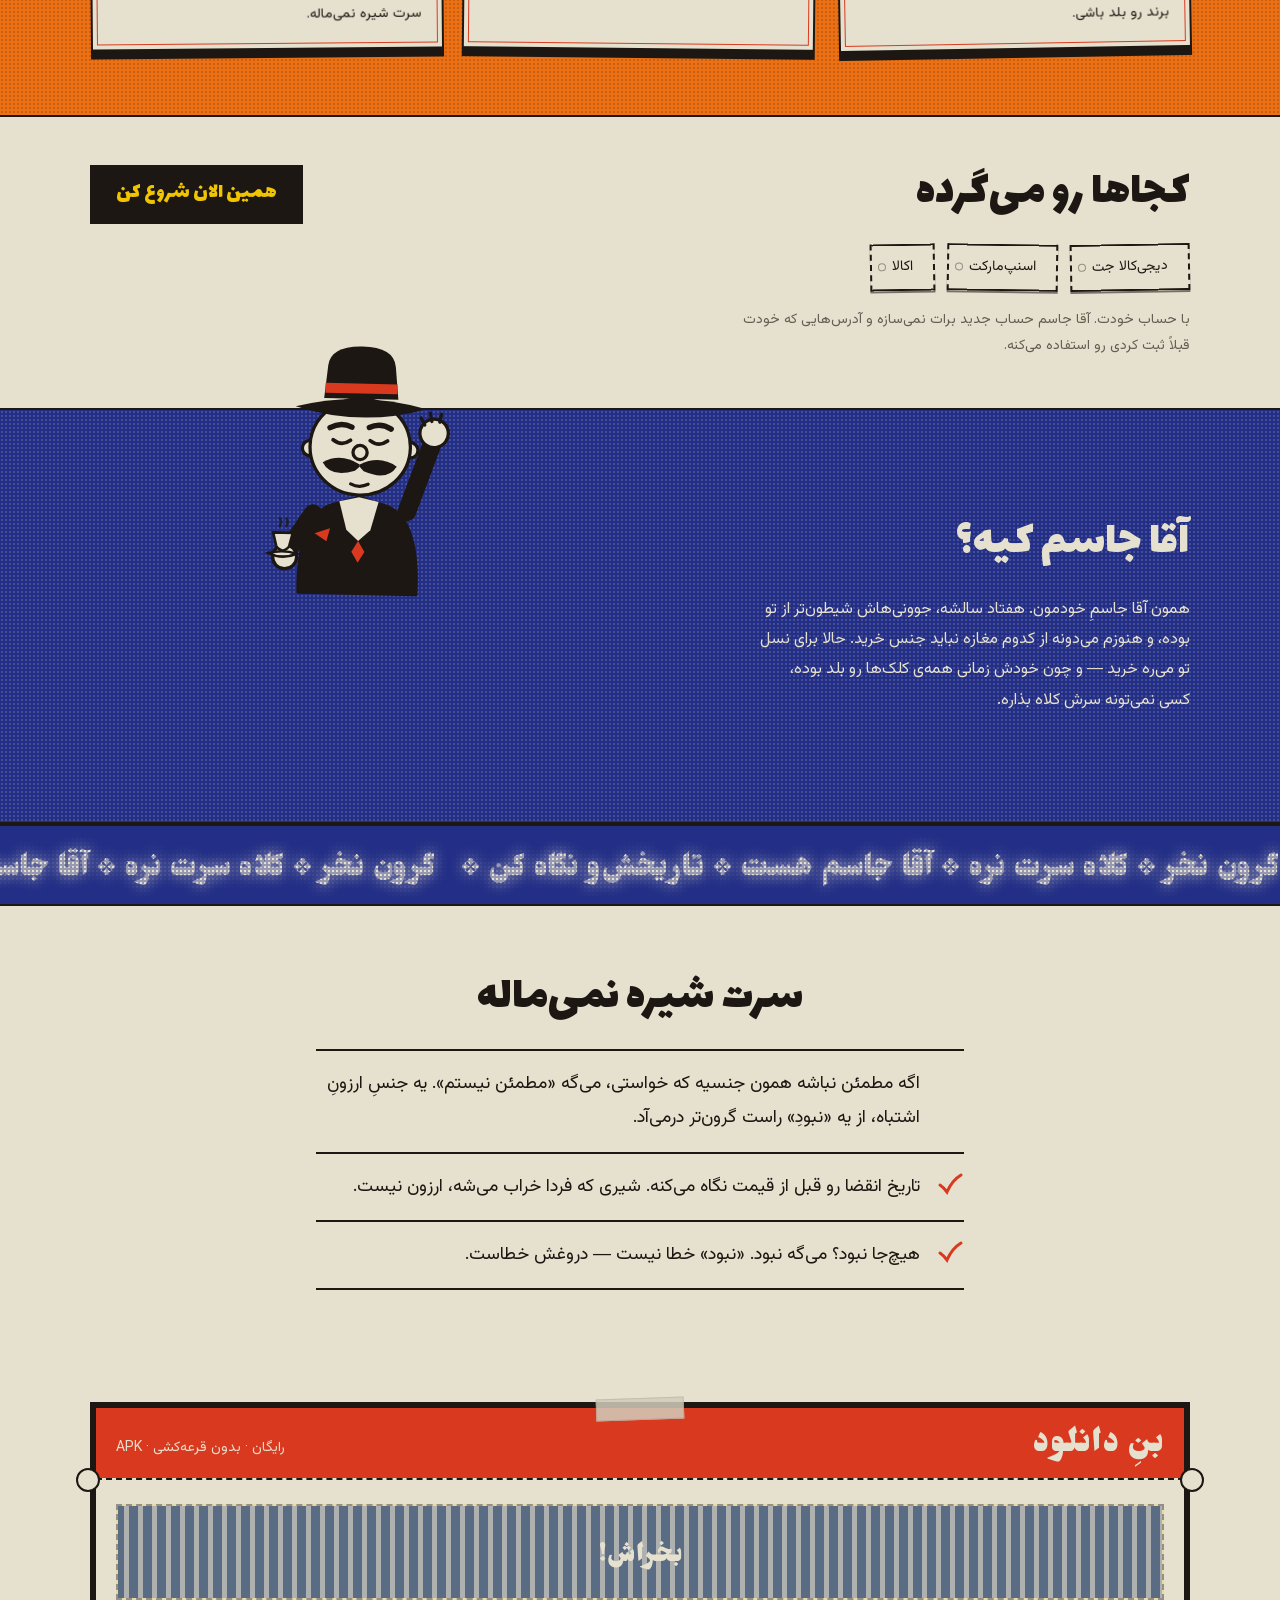
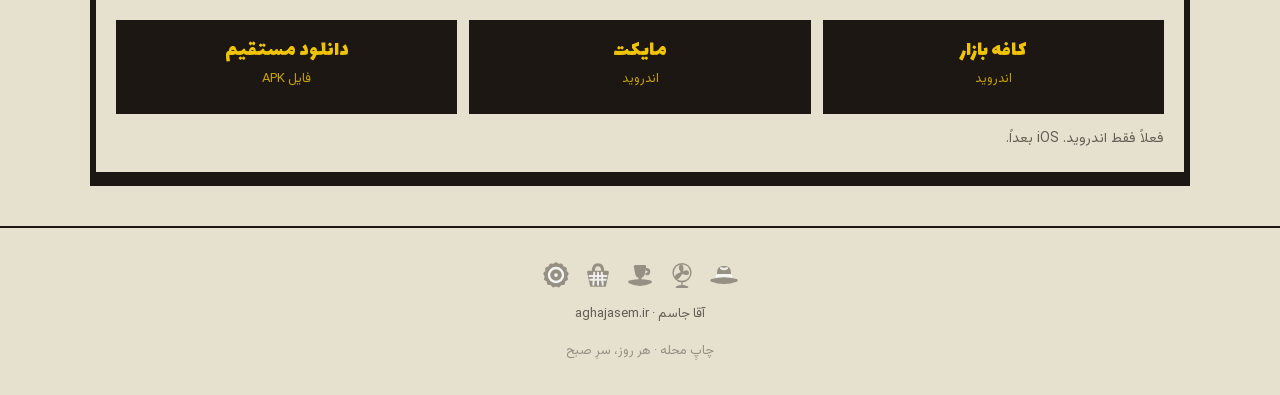
==== commit 2babb264: "chore(www): publish from shenasnameh@1556322" ====
--- a/index.html
+++ b/index.html
@@ -143,7 +143,8 @@
       <span class="printer__leds"><i style="--led:var(--jsm-color-ink-sabz)"></i><i
         style="--led:var(--jsm-color-ink-shangarf);--d:.8s"></i></span>
     </div>
-    <div class="ledger receipt">
+    <div class="ledger receipt"
+         data-scenarios='[["۲۳۱٬۰۰۰","۲۵۴٬۰۰۰","۲۱۹٬۵۰۰"],["۲۴۴٬۰۰۰","۲۲۶٬۰۰۰","۲۶۱٬۰۰۰"],["۲۶۸٬۰۰۰","۲۹۰٬۵۰۰","۲۵۳٬۰۰۰"],["۲۴۸٬۰۰۰","۲۱۹٬۰۰۰","۲۶۵٬۰۰۰"]]'>
       <div class="ledger__inner">
         <p class="ledger__note">
           آقا جاسم، برو شیر و نون و میوه بگیر،<br>
@@ -180,10 +181,10 @@
         </div>
       </div>
     </div>
-    <p class="demo__foot">
+    <div class="demo__foot">
       <button class="button button--search" type="button" id="search-again" hidden>دوباره بگرد!</button>
-      <span class="demo__caption">دفترِ آقا جاسم — تو بالای صفحه می‌نویسی، اون زیرش جواب می‌ده.</span>
-    </p>
+      <p class="demo__caption">دفترِ آقا جاسم — تو بالای صفحه می‌نویسی، اون زیرش جواب می‌ده.</p>
+    </div>
   </section>
 
   <!-- ══ how — matchbox labels ══ -->
@@ -226,7 +227,10 @@
   <!-- ══ platforms — ticket stubs ══ -->
   <section class="section section--tight">
     <div class="wrap">
-      <h2 class="section__head">کجاها رو می‌گرده</h2>
+      <div class="split">
+        <h2 class="section__head">کجاها رو می‌گرده</h2>
+        <a class="button button--start" href="#download">همین الان شروع کن</a>
+      </div>
       <ul class="chips"><li class="chip">دیجی‌کالا جت</li>
         <li class="chip">اسنپ‌مارکت</li>
         <li class="chip">اکالا</li></ul>
@@ -250,13 +254,8 @@
         </p>
       </div>
       <div class="who__things">
-        <div class="who__objects" aria-hidden="true">
-          <svg viewBox="0 0 64 64" data-depth="0.05"><use href="./assets/icon/objects.svg#jsm-hat"/></svg>
-          <svg viewBox="0 0 64 64" data-depth="0.12"><use href="./assets/icon/objects.svg#jsm-nooshabe"/></svg>
-          <svg viewBox="0 0 64 64" data-depth="0.08"><use href="./assets/icon/objects.svg#jsm-radio"/></svg>
-          <svg viewBox="0 0 64 64" data-depth="0.15"><use href="./assets/icon/objects.svg#jsm-hendevaneh"/></svg>
-          <svg viewBox="0 0 64 64" data-depth="0.06"><use href="./assets/icon/objects.svg#jsm-televizion"/></svg>
-        </div>
+        <img class="who__jasem" data-depth="0.08" loading="lazy" width="220" height="260"
+             src="./assets/illustration/jasem-salam.svg" alt="آقا جاسم، با کلاه مخملی و سبیل، دست تکون می‌ده">
       </div>
     </div>
   </section>
@@ -270,7 +269,7 @@
   </aside>
 
   <!-- ══ honesty ══ -->
-  <section class="section">
+  <section class="section section--center">
     <div class="wrap">
       <h2 class="section__head">سرت شیره نمی‌ماله</h2>
       <ul class="oaths">
@@ -312,9 +311,9 @@
             <p class="scratch__prize">به‌زودی</p>
             <canvas class="scratch__foil" aria-hidden="true"></canvas>
           </div>
-          <div class="stores"><span class="store" aria-disabled="true"><span class="store__name">کافه بازار</span><span class="store__note">اندروید</span><span class="store__soon">به‌زودی</span></span>
-        <span class="store" aria-disabled="true"><span class="store__name">مایکت</span><span class="store__note">اندروید</span><span class="store__soon">به‌زودی</span></span>
-        <span class="store" aria-disabled="true"><span class="store__name">دانلود مستقیم</span><span class="store__note">فایل APK</span><span class="store__soon">به‌زودی</span></span></div>
+          <div class="stores"><button class="store" type="button" data-soon><span class="store__name">کافه بازار</span><span class="store__note">اندروید</span><span class="store__soon">به‌زودی</span></button>
+        <button class="store" type="button" data-soon><span class="store__name">مایکت</span><span class="store__note">اندروید</span><span class="store__soon">به‌زودی</span></button>
+        <button class="store" type="button" data-soon><span class="store__name">دانلود مستقیم</span><span class="store__note">فایل APK</span><span class="store__soon">به‌زودی</span></button></div>
           <p class="smallprint">
             فعلاً فقط اندروید. <span class="ltr" dir="ltr">iOS</span> بعداً.
           </p>
--- a/assets/css/site.css
+++ b/assets/css/site.css
@@ -124,9 +124,8 @@
   padding-block: var(--jsm-space-16) var(--jsm-space-12);
 }
 
-/*  The wall behind the hero: the flyers Jasem pinned to his own room's wall —
- *  a soda sheet, a Film-Farsi one-sheet, the grocer's sign, a matchbox label.
- *  Era ads, not the brand repeated. aria-hidden; the copy is CSS content. */
+/*  The flyers Jasem pinned up — era ads, not the brand. aria-hidden;
+ *  the copy is CSS content. */
 .wall,
 .wall::before {
   position: absolute;
@@ -155,7 +154,7 @@
 .flyer--soda {
   --txt: "نوشابه"; --fs: 3.4rem;
   inline-size: 200px; block-size: 270px;
-  inset-inline-end: -2%; inset-block-start: 5%;
+  inset-inline-end: -3%; inset-block-start: 2%;
   rotate: 3deg;
   background:
     radial-gradient(circle at 50% 30%, var(--jsm-color-ink-limu) 0 36px, transparent 37px),
@@ -167,7 +166,7 @@
 .flyer--film {
   --txt: "سینما"; --fs: 3rem; --ink: var(--jsm-color-ink-shangarf); --y: 16px;
   inline-size: 190px; block-size: 260px;
-  inset-inline-start: -2.5%; inset-block-start: 10%;
+  inset-inline-start: -3%; inset-block-start: 30%;
   rotate: -4deg;
   background:
     repeating-conic-gradient(from 0deg at 50% 42%,
@@ -180,7 +179,7 @@
 .flyer--mive {
   --txt: "میوهٔ تازه"; --fs: 2.1rem; --ink: var(--jsm-color-ink-kaghaz); --y: 36%;
   inline-size: 175px; block-size: 225px;
-  inset-inline-start: 4%; inset-block-end: -4%;
+  inset-inline-start: 24%; inset-block-end: -8%;
   rotate: 2.5deg;
   background: repeating-linear-gradient(90deg,
     var(--jsm-color-ink-kaghaz) 0 16px, transparent 16px 32px) 0 0 / 100% 34px no-repeat;
@@ -190,7 +189,7 @@
 .flyer--kebrit {
   --txt: "کبریت"; --fs: 2.2rem; --ink: var(--jsm-color-ink-kaghaz); --y: 44%;
   inline-size: 145px; block-size: 180px;
-  inset-inline-end: 17%; inset-block-start: -3%;
+  inset-inline-end: 4%; inset-block-end: -5%;
   rotate: -2deg;
   background: linear-gradient(var(--jsm-color-ink-surati), var(--jsm-color-ink-surati))
     50% 50% / 72% 58% no-repeat;
@@ -233,13 +232,17 @@
   box-shadow: var(--jsm-shadow-slab);
 }
 
-/*  The tagline, big and crisp — لاجوردی is 8.7:1 on paper; no filter may
- *  smudge it. */
+/*  The tagline on its own paper plate — no flyer can undercut it. */
 .hero__stencil {
+  inline-size: fit-content;
   margin-block-end: var(--jsm-space-6);
+  padding: var(--jsm-space-2) var(--jsm-space-5) 0;
+  background: var(--jsm-color-poster-bg-canvas);
+  border: var(--jsm-metric-keyline) solid var(--jsm-color-ink-lajvardi);
+  box-shadow: var(--jsm-shadow-hard);
   font-family: var(--jsm-font-family-poster);
-  font-size: clamp(2.5rem, 7.5vw, 4.5rem);
-  line-height: 1;
+  font-size: clamp(2.25rem, 6.5vw, 4rem);
+  line-height: 1.1;
   color: var(--jsm-color-ink-lajvardi);
   rotate: -1deg;
 }
@@ -590,6 +593,21 @@
   line-height: var(--jsm-line-height-tight);
   margin-block-end: var(--jsm-space-6);
 }
+/*  Heading with an action pinned to the end side. */
+.split {
+  display: flex;
+  align-items: center;
+  justify-content: space-between;
+  flex-wrap: wrap;
+  gap: var(--jsm-space-4);
+  margin-block-end: var(--jsm-space-6);
+}
+.split .section__head { margin-block-end: 0; }
+.button--start { font-size: var(--jsm-font-size-xl); padding: var(--jsm-space-3) var(--jsm-space-6); }
+
+/*  Centered oath section; rows keep reading alignment. */
+.section--center { text-align: center; }
+.section--center .oaths { margin-inline: auto; text-align: start; }
 
 /* ══ steps — matchbox labels pasted on the orange wall ════════════════════ */
 
@@ -690,14 +708,7 @@
   justify-items: center;
   gap: var(--jsm-space-5);
 }
-.who__objects {
-  display: flex;
-  flex-wrap: wrap;
-  justify-content: center;
-  gap: var(--jsm-space-5);
-  color: var(--jsm-color-poster-fg-on-inked);
-}
-.who__objects svg { inline-size: 44px; height: 44px; }
+.who__jasem { inline-size: min(240px, 70%); height: auto; }
 /* Parallax: app.js drives --py; static without it. */
 [data-depth] { translate: 0 var(--py, 0); }
 
@@ -817,16 +828,11 @@
 .store__name { font-family: var(--jsm-font-family-display); font-size: var(--jsm-font-size-xl); line-height: 1.2; }
 .store__note { font-size: var(--jsm-font-size-xs); opacity: 0.8; }
 
-.store[aria-disabled="true"] {
-  background: var(--jsm-color-poster-action-disabled-bg);
-  color: var(--jsm-color-poster-action-disabled-fg);
-  box-shadow: none;
-  cursor: not-allowed;
-  pointer-events: none;
-}
+button.store { text-align: center; }
 .store__soon {
   font-size: var(--jsm-font-size-xs);
   font-weight: var(--jsm-font-weight-bold);
+  color: var(--jsm-color-poster-fg-flag);
 }
 
 /* ══ colophon ═════════════════════════════════════════════════════════════ */
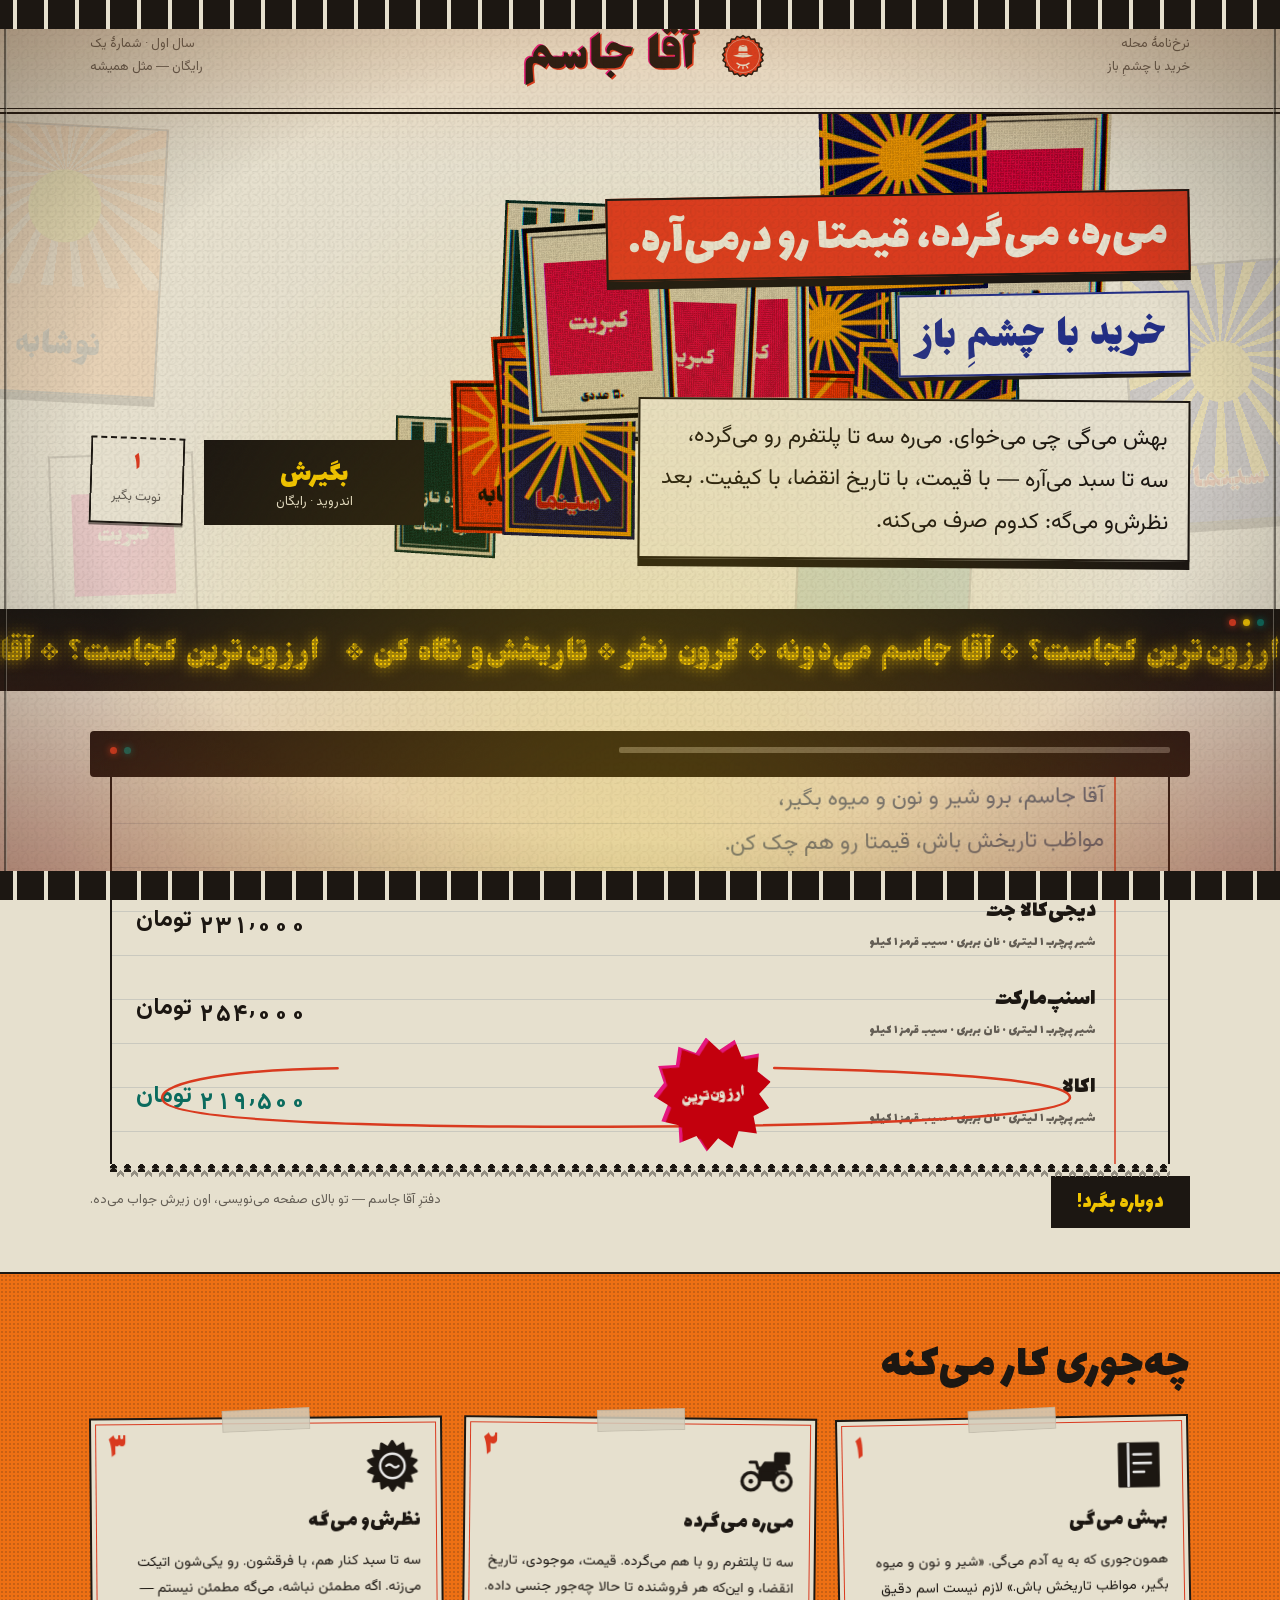
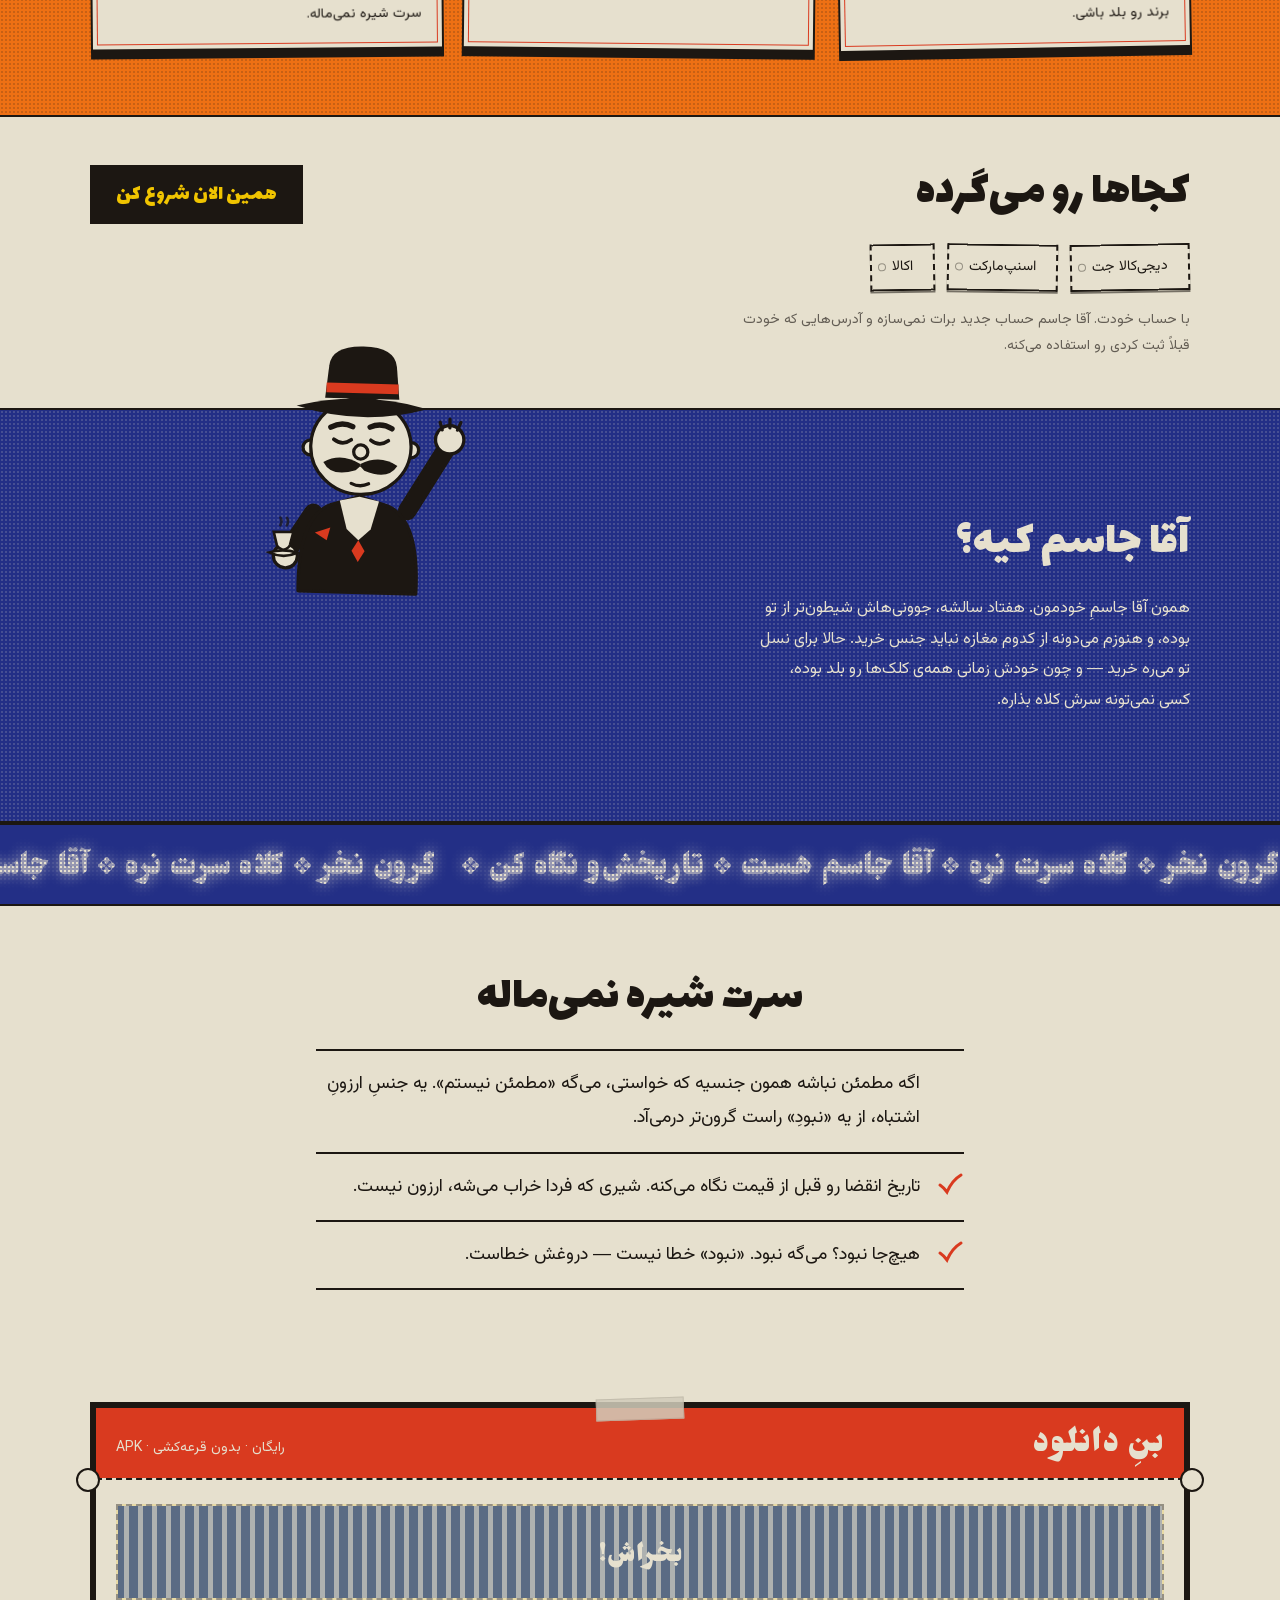
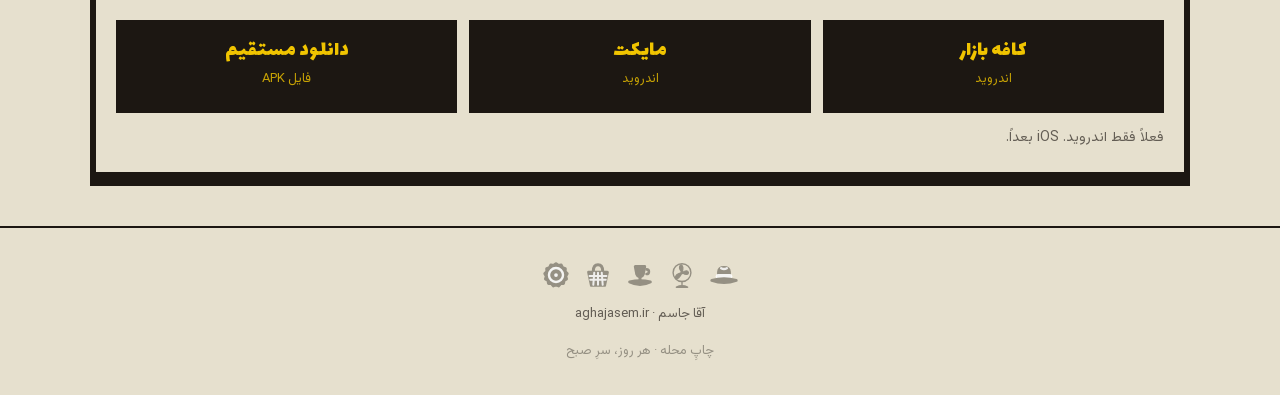
==== commit 5cd45a1e: "chore(www): publish from shenasnameh@e7b734d" ====
--- a/index.html
+++ b/index.html
@@ -356,7 +356,7 @@
 </footer>
 
 <!-- app.js is a module: browsers that cannot load it never get the .js
-     class, so nothing hides waiting for script that will not arrive. -->
+      class, so nothing hides waiting for script that will not arrive. -->
 <script type="module" src="./assets/js/app.js"></script>
 
 </body>
--- a/assets/css/site.css
+++ b/assets/css/site.css
@@ -273,18 +273,18 @@
 /*  The CTA is a plate you can actually hit with a thumb. */
 .button--cta {
   font-size: var(--jsm-font-size-3xl);
-  padding: var(--jsm-space-4) var(--jsm-space-10);
+  padding: calc(var(--jsm-space-4) + .12em) var(--jsm-space-10) calc(var(--jsm-space-4) - .12em);
   min-inline-size: 220px;
 }
 .button:active { translate: 0 4px; box-shadow: none; }
-
 
 /*  The action: black plate, chrome-yellow type; pressing drops it onto its
  *  own shadow — mechanical, not soft. */
 .button {
+  /* Lalezar sits high; nudge to optical middle. */
   display: inline-grid;
   gap: 2px;
-  padding: var(--jsm-space-3) var(--jsm-space-6);
+  padding: calc(var(--jsm-space-3) + .12em) var(--jsm-space-6) calc(var(--jsm-space-3) - .12em);
   background: var(--jsm-color-poster-action-bg);
   color: var(--jsm-color-poster-action-fg);
   border: var(--jsm-metric-keyline) solid var(--jsm-color-poster-line-keyline);
@@ -603,7 +603,7 @@
   margin-block-end: var(--jsm-space-6);
 }
 .split .section__head { margin-block-end: 0; }
-.button--start { font-size: var(--jsm-font-size-xl); padding: var(--jsm-space-3) var(--jsm-space-6); }
+.button--start { font-size: var(--jsm-font-size-xl); }
 
 /*  Centered oath section; rows keep reading alignment. */
 .section--center { text-align: center; }
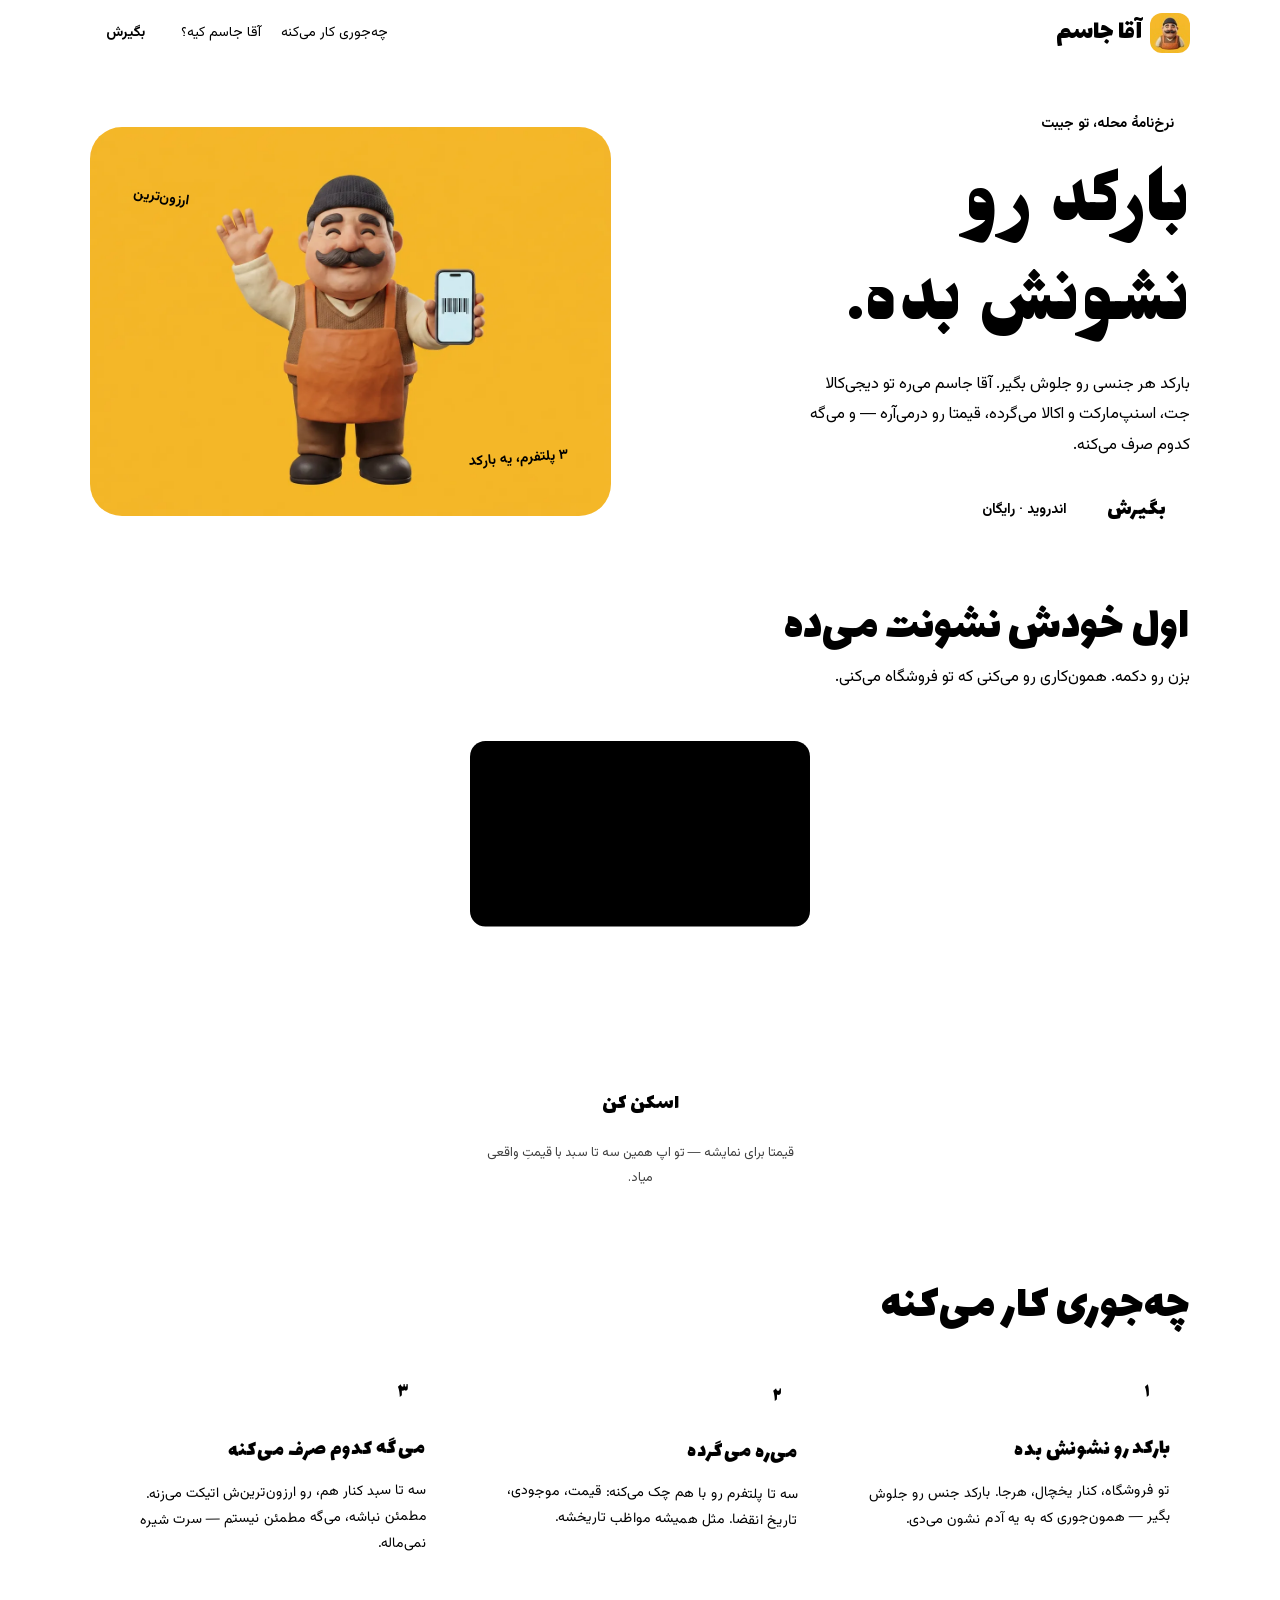
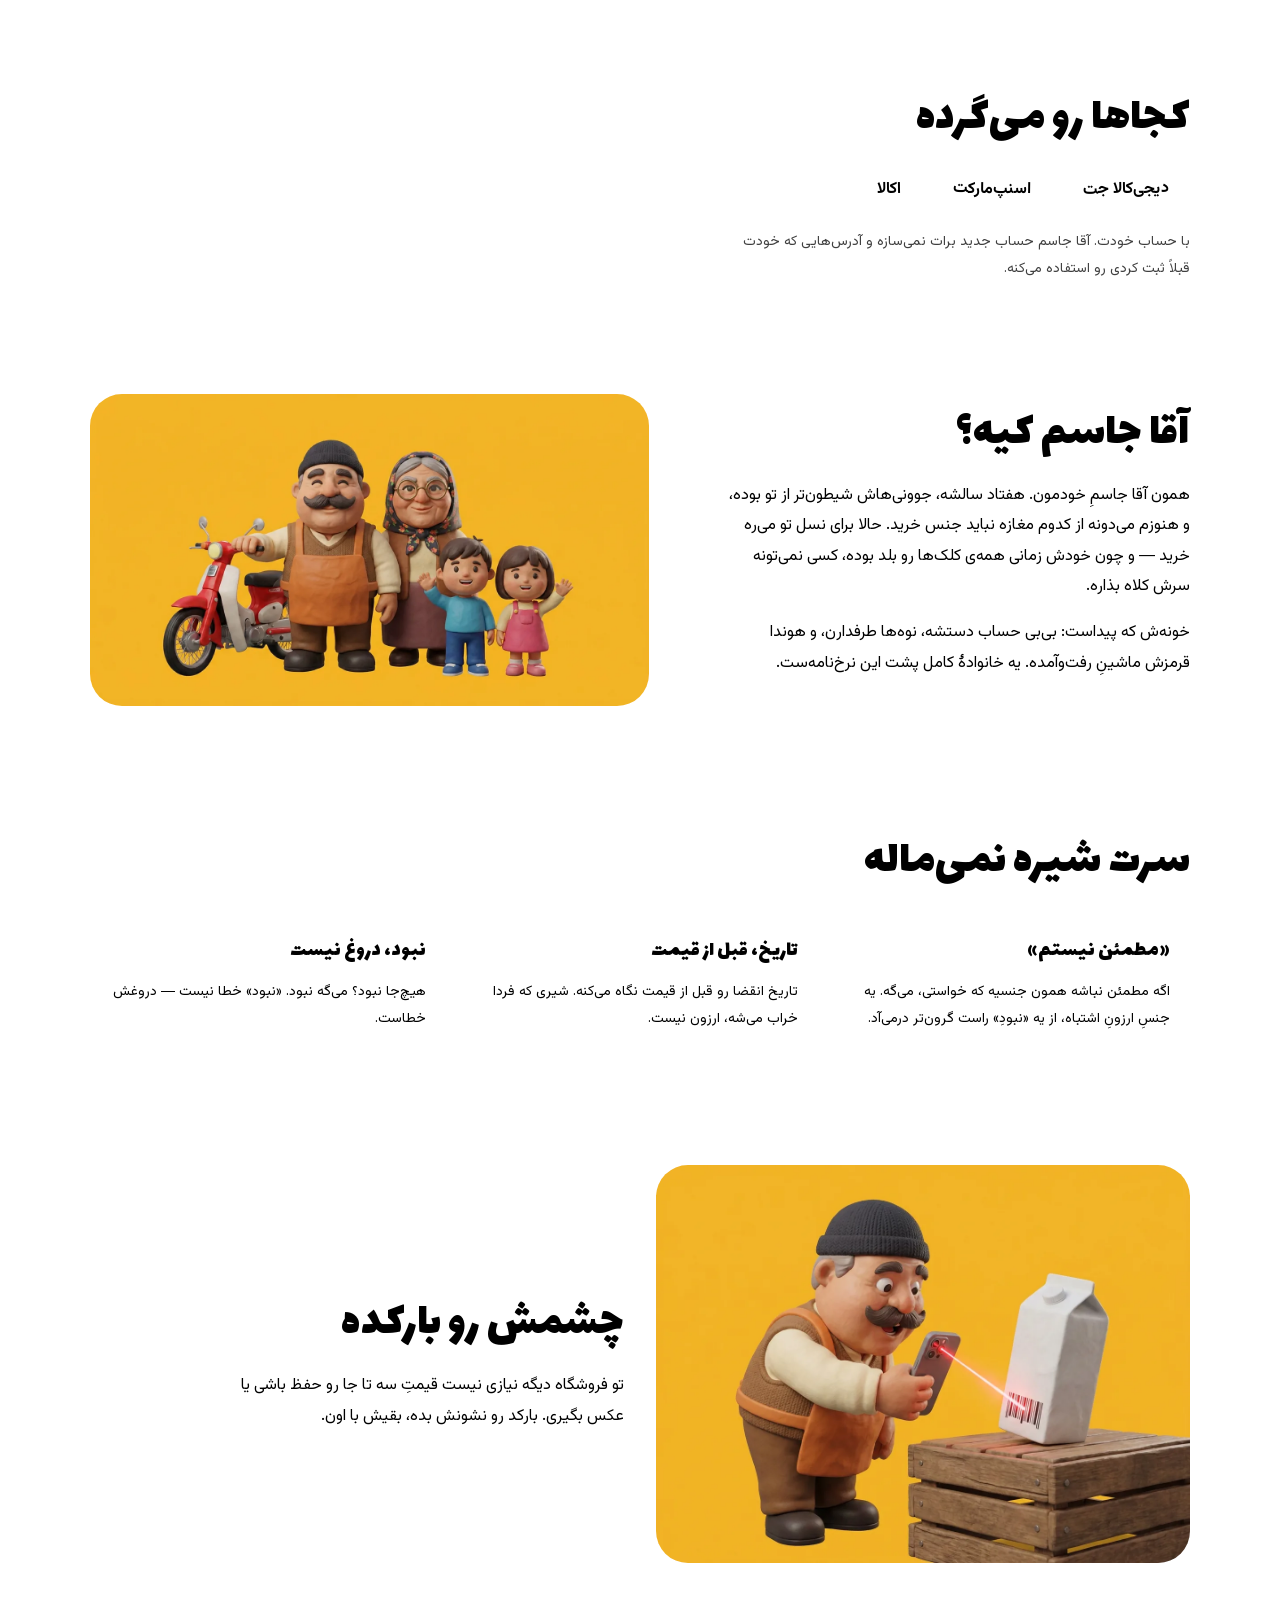
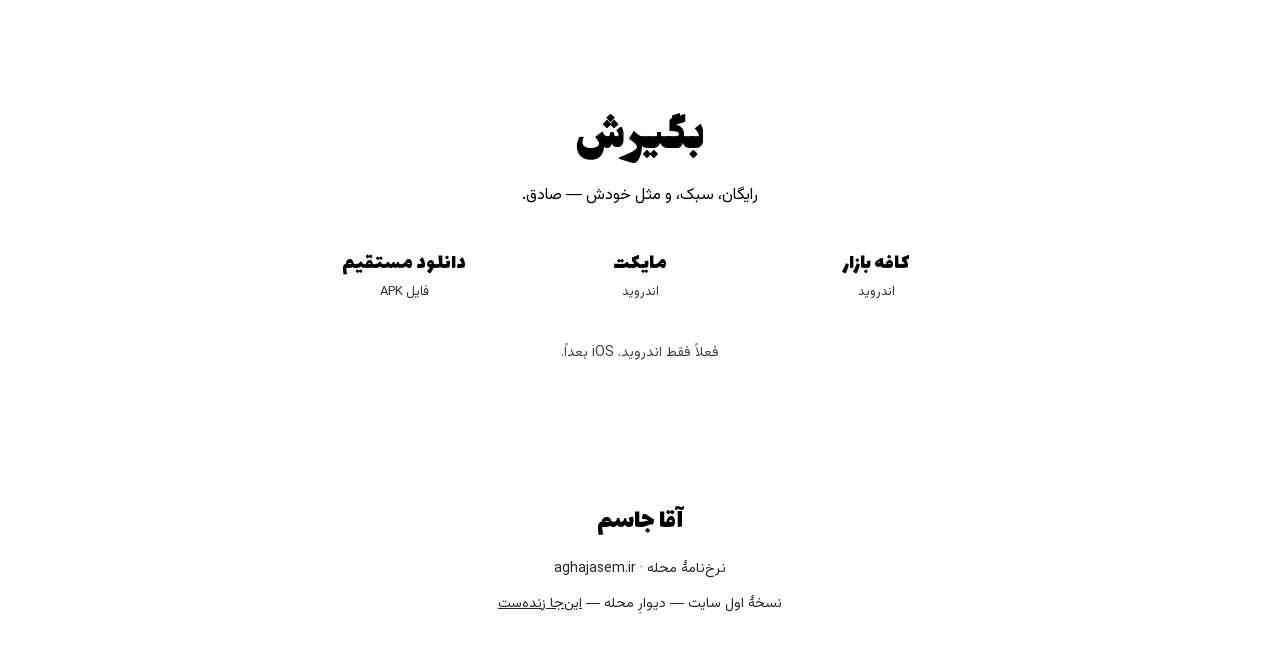
==== commit a42e9847: "chore(www): publish from shenasnameh@5bbea44" ====
--- a/index.html
+++ b/index.html
@@ -3,19 +3,19 @@
 <head>
 <meta charset="utf-8">
 <meta name="viewport" content="width=device-width, initial-scale=1">
-<title>آقا جاسم — قیمت‌ها رو درمی‌آره</title>
-<meta name="description" content="بهش می‌گی چی می‌خوای، می‌ره سه تا پلتفرم رو می‌گرده، سه تا سبد می‌آره با قیمت و تاریخ و کیفیت. بعد می‌گه کدوم صرف می‌کنه.">
+<title>آقا جاسم — بارکد رو نشونش بده</title>
+<meta name="description" content="بارکد هر جنسی رو نشونش بده؛ آقا جاسم قیمتش رو تو دیجی‌کالا جت، اسنپ‌مارکت و اکالا درمی‌آره و می‌گه کدوم صرف می‌کنه.">
 
 <meta property="og:type" content="website">
-<meta property="og:title" content="آقا جاسم — قیمت‌ها رو درمی‌آره">
-<meta property="og:description" content="بهش می‌گی چی می‌خوای، می‌ره سه تا پلتفرم رو می‌گرده، سه تا سبد می‌آره با قیمت و تاریخ و کیفیت. بعد می‌گه کدوم صرف می‌کنه.">
+<meta property="og:title" content="آقا جاسم — بارکد رو نشونش بده">
+<meta property="og:description" content="بارکد هر جنسی رو نشونش بده؛ آقا جاسم قیمتش رو تو دیجی‌کالا جت، اسنپ‌مارکت و اکالا درمی‌آره و می‌گه کدوم صرف می‌کنه.">
 <meta property="og:url" content="https://aghajasem.ir">
 <meta property="og:locale" content="fa_IR">
 <meta property="og:image" content="https://aghajasem.ir/assets/social/og-aghajasem.png">
 <meta name="twitter:card" content="summary_large_image">
-<meta name="theme-color" content="#D93A1F">
-
-<link rel="icon" href="./assets/icon/favicon.svg" type="image/svg+xml">
+<meta name="theme-color" content="#FFC61E">
+
+<link rel="icon" href="./assets/icon/favicon.png" type="image/png">
 
 <!-- Only the two faces above the fold. A third request here is a regression. -->
 <link rel="preload" href="./assets/fonts/Jomhuria-Regular.subset.woff2" as="font" type="font/woff2" crossorigin>
@@ -25,213 +25,159 @@
 <link rel="stylesheet" href="./assets/css/fonts.css">
 <link rel="stylesheet" href="./assets/css/base.css">
 <link rel="stylesheet" href="./assets/css/site.css">
+<link rel="stylesheet" href="./assets/css/toy.css">
 </head>
 <body>
 
 <a class="skip-link" href="#main">برو به متن اصلی</a>
 
-<!-- Ink-bleed filter: nothing in the era printed cleanly. -->
-<svg width="0" height="0" aria-hidden="true" focusable="false" style="position:absolute">
-  <filter id="jsm-ink" x="-6%" y="-6%" width="112%" height="112%">
-    <feTurbulence type="fractalNoise" baseFrequency="0.9" numOctaves="2" seed="7" result="n"/>
-    <feDisplacementMap in="SourceGraphic" in2="n" scale="1.6" xChannelSelector="R" yChannelSelector="G"/>
-  </filter>
-</svg>
-
-<!-- Above-the-fold symbols only; the rest load from the sprite file. -->
-<svg xmlns="http://www.w3.org/2000/svg" style="display:none" aria-hidden="true">
-<defs>
-  <style>
-    symbol { --jsm-obj-w: 3; }
-    symbol * { vector-effect: non-scaling-stroke; }
-  </style>
-</defs>
-
-</svg>
-
-<!-- ══ nameplate ══ -->
-<header class="nameplate">
-  <div class="wrap nameplate__row">
-    <p class="nameplate__side">نرخ‌نامهٔ محله<br>خرید با چشمِ باز</p>
-    <a class="nameplate__logo logo" href="./" aria-label="آقا جاسم">
-      <img src="./assets/logo/jasem-mark.svg" alt="" width="44" height="44" class="nameplate__mark">
-      <svg xmlns="http://www.w3.org/2000/svg" viewBox="0 0 391 161" role="img" aria-label="آقا جاسم" color="#1C1712">
-  <title>آقا جاسم</title>
-  <!--
-    Chromatic misregistration, carried by the wordmark itself: the same shaped
-    path group printed three times — شنگرف, صورتی, then مرکب on top — offset by
-    the misregister metric, exactly the way a cheap three-plate job never lined
-    up. Composed from the measured paths make_wordmark.py emitted; the Persian
-    was shaped by HarfBuzz before outlining and must never be re-typed by hand.
-    The top plate follows currentColor so a one-ink cut is always available.
-  -->
-  <defs>
-    <g id="jsm-wm">
-      <g transform="translate(15.44 105.15)">
-      <path transform="translate(0.00 -0.00) scale(0.053333 -0.053333)" d="M407 -499Q375 -130 373 4Q371 100 390.5 146.0Q410 192 464 192Q521 192 617.0 144.0Q713 96 780 48L847 0L973 193Q998 109 1068.5 54.5Q1139 0 1229 0H1376V436H1215Q1175 436 1140.0 455.0Q1105 474 1079.5 505.5Q1054 537 1028.5 576.5Q1003 616 982.0 658.0Q961 700 935.0 739.5Q909 779 882.0 810.5Q855 842 817.5 861.0Q780 880 737 880Q665 880 615.5 842.0Q566 804 495 708Q373 543 400 436H375Q369 436 359.5 436.0Q350 436 322.5 431.0Q295 426 270.0 417.0Q245 408 214.5 386.5Q184 365 162.0 335.0Q140 305 125.0 255.0Q110 205 110 143V-648ZM569 516Q569 604 649 604Q688 604 743.5 562.0Q799 520 835 478L871 436H662Q629 436 599.0 456.0Q569 476 569 516Z"/>
-    <path transform="translate(69.65 -0.00) scale(0.053333 -0.053333)" d="M655 194Q655 190 656.0 183.5Q657 177 662.0 158.0Q667 139 674.5 122.0Q682 105 698.0 84.0Q714 63 735.5 48.0Q757 33 791.0 22.5Q825 12 866 12Q917 12 958.0 29.5Q999 47 1024.5 74.5Q1050 102 1067.5 138.0Q1085 174 1092.0 209.5Q1099 245 1099 280L1098 579Q1098 636 1076.0 697.5Q1054 759 1032 792L1010 825L811 668Q846 635 869.0 601.0Q892 567 899.0 538.0Q906 509 900.0 485.5Q894 462 870.5 449.0Q847 436 809 436Q781 436 762.5 452.5Q744 469 737.5 492.5Q731 516 728.0 539.0Q725 562 726 578L728 595H581Q582 589 582.5 578.0Q583 567 580.0 539.5Q577 512 569.0 491.0Q561 470 540.5 453.0Q520 436 489 436Q443 436 421.5 476.0Q400 516 401 556L402 595H256V479Q256 460 241.0 448.0Q226 436 193 436H-70V0H52Q90 0 122.5 6.5Q155 13 177.5 24.5Q200 36 219.0 50.5Q238 65 249.5 81.0Q261 97 270.0 113.0Q279 129 283.5 143.5Q288 158 290.5 169.5Q293 181 294 187V194Q294 186 296.0 173.0Q298 160 309.5 126.5Q321 93 339.5 67.0Q358 41 396.0 20.0Q434 -1 485 -1Q514 -1 539.0 10.0Q564 21 580.5 38.0Q597 55 611.0 75.5Q625 96 633.0 117.0Q641 138 646.0 155.0Q651 172 653 183Z"/>
-    <path transform="translate(132.48 -0.00) scale(0.053333 -0.053333)" d="M411 0H699V436H479Q454 436 444 464Q442 472 442 479L443 1362L110 1104V301Q110 176 198.0 88.0Q286 0 411 0Z"/>
-    <path transform="translate(166.03 -0.00) scale(0.053333 -0.053333)" d="M200 -376H230L367 -244V-216L230 -85H200L69 -216V-244ZM286 0Q352 0 403.5 6.5Q455 13 492.0 21.5Q529 30 559.0 49.5Q589 69 606.5 84.5Q624 100 643.0 132.5Q662 165 671.5 186.5Q681 208 699 252Q709 277 715 291Q748 370 786.5 424.0Q825 478 856.5 499.0Q888 520 915.0 530.0Q942 540 957 538L972 536L1057 795H964Q778 795 625 859Q590 874 521.5 907.0Q453 940 415 956Q368 976 320 976Q300 976 279.5 970.5Q259 965 242.0 956.5Q225 948 208.0 934.5Q191 921 178.0 908.0Q165 895 151.0 877.5Q137 860 128.0 847.5Q119 835 108.0 817.5Q97 800 92.5 791.5Q88 783 81 770L74 757Q53 717 54.0 671.5Q55 626 77 587L116 520L192 575Q192 575 180 601Q158 673 243 688Q263 692 290 692Q327 692 386.5 669.5Q446 647 490.0 623.5Q534 600 592.5 566.5Q651 533 658 529Q648 513 644.5 508.0Q641 503 615.0 485.5Q589 468 554.5 460.5Q520 453 448.5 444.5Q377 436 281 436H-70V0Z"/>
-    <path transform="translate(249.60 -0.00) scale(0.053333 -0.053333)" d="M411 0H699V436H479Q454 436 444 464Q442 472 442 479L443 1362L110 1104V301Q110 176 198.0 88.0Q286 0 411 0Z"/>
-    <path transform="translate(283.15 -0.00) scale(0.053333 -0.053333)" d="M164 1281 284 1397 400 1281H430L567 1413V1441L430 1572H400L284 1457L164 1572H134L2 1441V1413L134 1281ZM128 904Q128 992 208 992Q247 992 302.5 950.0Q358 908 394 866L430 825H222Q188 825 158.0 844.5Q128 864 128 904ZM-70 0H394Q445 0 486.0 17.5Q527 35 553.0 62.5Q579 90 596.5 126.0Q614 162 621.0 197.5Q628 233 628 268V790Q628 961 530.5 1072.0Q433 1183 287 1183Q137 1183 68.5 1104.5Q0 1026 0 897V674Q0 603 50.0 553.0Q100 503 171 503H419Q433 503 443.0 493.0Q453 483 453 469Q453 455 443.0 445.5Q433 436 419 436H-70Z"/>
-    <path transform="translate(320.85 -0.00) scale(0.053333 -0.053333)" d="M634 1371 613 1474Q541 1446 471.0 1437.5Q401 1429 354.0 1434.0Q307 1439 260.5 1455.0Q214 1471 197.0 1480.5Q180 1490 161 1502Q158 1504 157 1505Q76 1553 7 1450L-60 1353L4 1289L48 1356Q48 1356 105 1327Q304 1239 474 1285Q562 1310 634 1371ZM151 0 384 177 404 934 488 996 383 1362 154 1174Q116 1142 96.5 1096.5Q77 1051 81 1002Z"/>
-    </g>
-    </g>
-  </defs>
-  <use href="#jsm-wm" fill="#D93A1F" transform="translate(3 3)"/>
-  <use href="#jsm-wm" fill="#E5187E" transform="translate(-3 -2)"/>
-  <use href="#jsm-wm" fill="currentColor"/>
-</svg>
+<!-- ══ header ══ -->
+<header class="masthead">
+  <div class="wrap masthead__row">
+    <a class="masthead__brand logo" href="./" aria-label="آقا جاسم">
+      <img src="./assets/icon/favicon.png" alt="" width="40" height="40" class="masthead__mark">
+      <span class="masthead__word">آقا جاسم</span>
     </a>
-    <p class="nameplate__side nameplate__side--end">سال اول · شمارهٔ یک<br>رایگان — مثل همیشه</p>
+    <nav class="masthead__nav" aria-label="بخش‌های صفحه">
+      <a href="#how">چه‌جوری کار می‌کنه</a>
+      <a href="#who">آقا جاسم کیه؟</a>
+      <a class="masthead__cta" href="#download">بگیرش</a>
+    </nav>
   </div>
 </header>
 
 <main id="main">
 
-  <!-- ══ hero: the wall ══ -->
+  <!-- ══ hero: «show him the barcode» ══ -->
   <section class="hero">
-    <!-- The WebGL wall mounts here. Decoration only; when gated off, these
-         CSS flyers — the things Jasem pinned to his own wall — ARE the wall. -->
-    <div class="wall" id="wall" aria-hidden="true">
-      <i class="flyer flyer--soda"></i>
-      <i class="flyer flyer--film"></i>
-      <i class="flyer flyer--mive"></i>
-      <i class="flyer flyer--kebrit"></i>
-    </div>
-
-    <div class="wrap hero__wrap">
-      <h1 class="hero__banner paste" style="--i:0"><span>می‌ره، می‌گرده، قیمتا رو درمی‌آره.</span></h1>
-
-      <p class="hero__stencil paste" style="--i:1">خرید با چشمِ باز</p>
-
-      <div class="hero__cols paste" style="--i:2">
-        <p class="hero__lede sheet-note">
-          بهش می‌گی چی می‌خوای. می‌ره سه تا پلتفرم رو می‌گرده، سه تا سبد
-          می‌آره — با قیمت، با تاریخ انقضا، با کیفیت. بعد نظرش‌و می‌گه:
-          کدوم صرف می‌کنه.
+    <div class="wrap hero__grid">
+      <div class="hero__copy">
+        <p class="hero__kicker">نرخ‌نامهٔ محله، تو جیبت</p>
+        <h1 class="hero__title">بارکد رو<br>نشونش بده.</h1>
+        <p class="hero__lede">
+          بارکد هر جنسی رو جلوش بگیر. آقا جاسم می‌ره تو دیجی‌کالا جت،
+          اسنپ‌مارکت و اکالا می‌گرده، قیمتا رو درمی‌آره — و می‌گه کدوم
+          صرف می‌کنه.
         </p>
         <div class="hero__cta">
-          <a class="button button--cta" href="#download" data-magnet>بگیرش<span class="button__note">اندروید · رایگان</span></a>
-          <!-- The queue-ticket pad. Tear one off; JS only, hidden otherwise. -->
-          <div class="nobat" id="nobat" hidden>
-            <button class="nobat__ticket" type="button" id="nobat-tear">
-              <span class="nobat__num">۱</span>
-              <span class="nobat__label">نوبت بگیر</span>
-            </button>
+          <a class="btn btn--cta" href="#download" data-magnet>بگیرش</a>
+          <p class="hero__note">اندروید · رایگان</p>
+        </div>
+      </div>
+
+      <figure class="hero__stage">
+        <img class="hero__render" src="./assets/illustration/3d/jasem-hero.webp"
+             width="1200" height="896" fetchpriority="high"
+             alt="آقا جاسم لبخندزنان دست تکون می‌ده و گوشی‌اش رو با بارکد روی صفحه نشون می‌ده">
+        <span class="floaty floaty--sticker" aria-hidden="true">ارزون‌ترین</span>
+        <span class="floaty floaty--tag" aria-hidden="true">۳ پلتفرم، یه بارکد</span>
+      </figure>
+    </div>
+  </section>
+
+  <!-- ══ the fake scan — honest about being a demo ══ -->
+  <section class="scan" id="scan">
+    <div class="wrap">
+      <h2 class="section__head reveal">اول خودش نشونت می‌ده</h2>
+      <p class="section__lede reveal">بزن رو دکمه. همون‌کاری رو می‌کنی که تو فروشگاه می‌کنی.</p>
+
+      <div class="demo reveal" id="demo">
+        <div class="demo__scene">
+          <svg class="demo__barcode" viewBox="0 0 220 120" aria-label="بارکد نمایشی">
+            <rect width="220" height="120" rx="10" class="demo__plate"/>
+            <g class="demo__bars">
+              <rect x="22"  y="24" width="5" height="56"/>
+              <rect x="31"  y="24" width="2" height="56"/>
+              <rect x="37"  y="24" width="4" height="56"/>
+              <rect x="45"  y="24" width="2" height="56"/>
+              <rect x="51"  y="24" width="6" height="56"/>
+              <rect x="61"  y="24" width="3" height="56"/>
+              <rect x="68"  y="24" width="2" height="56"/>
+              <rect x="74"  y="24" width="5" height="56"/>
+              <rect x="83"  y="24" width="3" height="56"/>
+              <rect x="90"  y="24" width="6" height="56"/>
+              <rect x="100" y="24" width="2" height="56"/>
+              <rect x="106" y="24" width="4" height="56"/>
+              <rect x="114" y="24" width="2" height="56"/>
+              <rect x="120" y="24" width="5" height="56"/>
+              <rect x="129" y="24" width="3" height="56"/>
+              <rect x="136" y="24" width="6" height="56"/>
+              <rect x="146" y="24" width="2" height="56"/>
+              <rect x="152" y="24" width="4" height="56"/>
+              <rect x="160" y="24" width="2" height="56"/>
+              <rect x="166" y="24" width="5" height="56"/>
+              <rect x="175" y="24" width="3" height="56"/>
+              <rect x="182" y="24" width="2" height="56"/>
+              <rect x="188" y="24" width="6" height="56"/>
+              <rect x="198" y="24" width="2" height="56"/>
+            </g>
+            <text x="110" y="102" text-anchor="middle" class="demo__digits">۶۲۶۰۰۱۲۳۴۵۶۷۸</text>
+          </svg>
+          <span class="demo__beam" aria-hidden="true"></span>
+        </div>
+
+        <div class="demo__results" id="demo-results">
+          <div class="bubble" style="--i:0">
+            <span class="bubble__plat">دیجی‌کالا جت</span>
+            <span class="bubble__price">۲۴۸٬۰۰۰ <small>تومان</small></span>
           </div>
-        </div>
-      </div>
-    </div>
-  </section>
-
-  <!-- ══ chant — the stereo display ══ -->
-  <aside class="chant" aria-label="ارزون‌ترین کجاست؟ آقا جاسم می‌دونه.">
-    <span class="chant__leds" aria-hidden="true"><i style="--led:var(--jsm-color-ink-sabz)"></i><i
-      style="--led:var(--jsm-color-ink-limu);--d:.5s"></i><i
-      style="--led:var(--jsm-color-ink-shangarf);--d:1.1s"></i></span>
-    <div class="chant__track" aria-hidden="true">
-      <span>ارزون‌ترین کجاست؟ ٭ آقا جاسم می‌دونه ٭ گرون نخر ٭ تاریخش‌و نگاه کن ٭ </span
-      ><span>ارزون‌ترین کجاست؟ ٭ آقا جاسم می‌دونه ٭ گرون نخر ٭ تاریخش‌و نگاه کن ٭ </span>
-    </div>
-  </aside>
-
-  <!-- ══ the ledger — the receipt machine ══ -->
-  <section class="wrap demo sheet">
-    <div class="printer" aria-hidden="true">
-      <span class="printer__slot"></span>
-      <span class="printer__leds"><i style="--led:var(--jsm-color-ink-sabz)"></i><i
-        style="--led:var(--jsm-color-ink-shangarf);--d:.8s"></i></span>
-    </div>
-    <div class="ledger receipt"
-         data-scenarios='[["۲۳۱٬۰۰۰","۲۵۴٬۰۰۰","۲۱۹٬۵۰۰"],["۲۴۴٬۰۰۰","۲۲۶٬۰۰۰","۲۶۱٬۰۰۰"],["۲۶۸٬۰۰۰","۲۹۰٬۵۰۰","۲۵۳٬۰۰۰"],["۲۴۸٬۰۰۰","۲۱۹٬۰۰۰","۲۶۵٬۰۰۰"]]'>
-      <div class="ledger__inner">
-        <p class="ledger__note">
-          آقا جاسم، برو شیر و نون و میوه بگیر،<br>
-          مواظب تاریخش باش، قیمتا رو هم چک کن.
-        </p>
-
-        <div class="ledger__rows">
-          <div class="row">
-            <span class="row__name">دیجی‌کالا جت
-              <span class="row__items">شیر پرچرب ۱ لیتری · نان بربری · سیب قرمز ۱ کیلو</span>
-            </span>
-            <span class="row__price"><span class="reel" data-price="۲۴۸٬۰۰۰">۲۴۸٬۰۰۰</span> تومان</span>
+          <div class="bubble bubble--win" style="--i:1">
+            <span class="bubble__plat">اسنپ‌مارکت</span>
+            <span class="bubble__price">۲۱۹٬۰۰۰ <small>تومان</small></span>
+            <span class="bubble__sticker">ارزون‌ترین</span>
           </div>
-
-          <div class="row row--win">
-            <svg class="row__circle" viewBox="0 0 460 96" aria-hidden="true" preserveAspectRatio="none">
-              <path d="M96 12 C36 14 8 34 12 54 C16 76 78 88 214 88
-                       C350 88 444 76 448 52 C452 30 396 14 268 10
-                       C196 8 130 10 84 20"/>
-            </svg>
-            <span class="row__name">اسنپ‌مارکت
-              <span class="row__items">شیر پرچرب ۱ لیتری · نان بربری · سیب قرمز ۱ کیلو</span>
-            </span>
-            <span class="row__price"><span class="reel" data-price="۲۱۹٬۰۰۰">۲۱۹٬۰۰۰</span> تومان</span>
-            <p class="sticker">ارزون‌ترین</p>
+          <div class="bubble" style="--i:2">
+            <span class="bubble__plat">اکالا</span>
+            <span class="bubble__price">۲۶۵٬۰۰۰ <small>تومان</small></span>
           </div>
-
-          <div class="row">
-            <span class="row__name">اکالا
-              <span class="row__items">شیر پرچرب ۱ لیتری · نان بربری · سیب قرمز ۱ کیلو</span>
-            </span>
-            <span class="row__price"><span class="reel" data-price="۲۶۵٬۰۰۰">۲۶۵٬۰۰۰</span> تومان</span>
-          </div>
-        </div>
-      </div>
-    </div>
-    <div class="demo__foot">
-      <button class="button button--search" type="button" id="search-again" hidden>دوباره بگرد!</button>
-      <p class="demo__caption">دفترِ آقا جاسم — تو بالای صفحه می‌نویسی، اون زیرش جواب می‌ده.</p>
-    </div>
-  </section>
-
-  <!-- ══ how — matchbox labels ══ -->
-  <section class="section inked--warm halftone">
-    <div class="wrap">
-      <h2 class="section__head">چه‌جوری کار می‌کنه</h2>
-
+        </div>
+
+        <div class="demo__foot">
+          <button class="btn btn--scan" type="button" id="scan-btn">اسکن کن</button>
+          <p class="demo__caption">قیمتا برای نمایشه — تو اپ همین سه تا سبد با قیمتِ واقعی میاد.</p>
+        </div>
+      </div>
+    </div>
+  </section>
+
+  <!-- ══ how ══ -->
+  <section class="section" id="how">
+    <div class="wrap">
+      <h2 class="section__head reveal">چه‌جوری کار می‌کنه</h2>
       <ol class="steps">
-        <li class="step matchbox sheet sheet--taped" data-tilt>
-          <span class="matchbox__num" aria-hidden="true">۱</span>
-          <svg class="step__obj" viewBox="0 0 64 64" aria-hidden="true"><use href="./assets/icon/objects.svg#jsm-daftar"/></svg>
-          <h3 class="step__title">بهش می‌گی</h3>
+        <li class="step reveal" style="--i:0">
+          <span class="step__num" aria-hidden="true">۱</span>
+          <h3 class="step__title">بارکد رو نشونش بده</h3>
           <p class="step__body">
-            همون‌جوری که به یه آدم می‌گی. «شیر و نون و میوه بگیر، مواظب تاریخش
-            باش.» لازم نیست اسم دقیق برند رو بلد باشی.
-          </p>
-        </li>
-        <li class="step matchbox sheet sheet--taped" data-tilt>
-          <span class="matchbox__num" aria-hidden="true">۲</span>
-          <svg class="step__obj" viewBox="0 0 64 64" aria-hidden="true"><use href="./assets/icon/objects.svg#jsm-honda"/></svg>
+            تو فروشگاه، کنار یخچال، هرجا. بارکد جنس رو جلوش بگیر — همون‌جوری
+            که به یه آدم نشون می‌دی.
+          </p>
+        </li>
+        <li class="step reveal" style="--i:1">
+          <span class="step__num" aria-hidden="true">۲</span>
           <h3 class="step__title">می‌ره می‌گرده</h3>
           <p class="step__body">
-            سه تا پلتفرم رو با هم می‌گرده. قیمت، موجودی، تاریخ انقضا، و این‌که
-            هر فروشنده تا حالا چه‌جور جنسی داده.
-          </p>
-        </li>
-        <li class="step matchbox sheet sheet--taped" data-tilt>
-          <span class="matchbox__num" aria-hidden="true">۳</span>
-          <svg class="step__obj" viewBox="0 0 64 64" aria-hidden="true"><use href="./assets/icon/objects.svg#jsm-etiket"/></svg>
-          <h3 class="step__title">نظرش‌و می‌گه</h3>
+            سه تا پلتفرم رو با هم چک می‌کنه: قیمت، موجودی، تاریخ انقضا. مثل
+            همیشه مواظب تاریخشه.
+          </p>
+        </li>
+        <li class="step reveal" style="--i:2">
+          <span class="step__num" aria-hidden="true">۳</span>
+          <h3 class="step__title">می‌گه کدوم صرف می‌کنه</h3>
           <p class="step__body">
-            سه تا سبد کنار هم، با فرقشون. رو یکی‌شون اتیکت می‌زنه. اگه مطمئن
-            نباشه، می‌گه مطمئن نیستم — سرت شیره نمی‌ماله.
+            سه تا سبد کنار هم، رو ارزون‌ترین‌ش اتیکت می‌زنه. مطمئن نباشه،
+            می‌گه مطمئن نیستم — سرت شیره نمی‌ماله.
           </p>
         </li>
       </ol>
     </div>
   </section>
 
-  <!-- ══ platforms — ticket stubs ══ -->
+  <!-- ══ platforms ══ -->
   <section class="section section--tight">
     <div class="wrap">
-      <div class="split">
-        <h2 class="section__head">کجاها رو می‌گرده</h2>
-        <a class="button button--start" href="#download">همین الان شروع کن</a>
-      </div>
-      <ul class="chips"><li class="chip">دیجی‌کالا جت</li>
+      <h2 class="section__head reveal">کجاها رو می‌گرده</h2>
+      <ul class="chips reveal"><li class="chip">دیجی‌کالا جت</li>
         <li class="chip">اسنپ‌مارکت</li>
         <li class="chip">اکالا</li></ul>
       <p class="smallprint">
@@ -241,83 +187,89 @@
     </div>
   </section>
 
-  <!-- ══ who — the لاجوردی block ══ -->
-  <section class="section inked--cool halftone">
-    <div class="wrap who">
-      <div>
-        <h2 class="section__head">آقا جاسم کیه؟</h2>
-        <p class="who__body">
+  <!-- ══ who ══ -->
+  <section class="section who" id="who">
+    <div class="wrap who__grid">
+      <div class="who__copy">
+        <h2 class="section__head reveal">آقا جاسم کیه؟</h2>
+        <p class="who__body reveal">
           همون آقا جاسمِ خودمون. هفتاد سالشه، جوونی‌هاش شیطون‌تر از تو بوده، و
           هنوزم می‌دونه از کدوم مغازه نباید جنس خرید. حالا برای نسل تو می‌ره
           خرید — و چون خودش زمانی همه‌ی کلک‌ها رو بلد بوده، کسی نمی‌تونه سرش
           کلاه بذاره.
         </p>
-      </div>
-      <div class="who__things">
-        <img class="who__jasem" data-depth="0.08" loading="lazy" width="220" height="260"
-             src="./assets/illustration/jasem-salam.svg" alt="آقا جاسم، با کلاه مخملی و سبیل، دست تکون می‌ده">
-      </div>
-    </div>
-  </section>
-
-  <!-- ══ second chant, لاجوردی cut ══ -->
-  <aside class="chant chant--cool" aria-label="گرون نخر. کلاه سرت نره. آقا جاسم هست.">
-    <div class="chant__track chant__track--rev" aria-hidden="true">
-      <span>گرون نخر ٭ کلاه سرت نره ٭ آقا جاسم هست ٭ تاریخش‌و نگاه کن ٭ </span
-      ><span>گرون نخر ٭ کلاه سرت نره ٭ آقا جاسم هست ٭ تاریخش‌و نگاه کن ٭ </span>
-    </div>
-  </aside>
+        <p class="who__body reveal">
+          خونه‌ش که پیداست: بی‌بی حساب دستشه، نوه‌ها طرفدارن، و هوندا قرمزش
+          ماشینِ رفت‌وآمده. یه خانوادهٔ کامل پشت این نرخ‌نامه‌ست.
+        </p>
+      </div>
+      <figure class="who__stage reveal">
+        <img class="who__render" src="./assets/illustration/3d/jasem-family.webp"
+             width="1376" height="768" loading="lazy"
+             alt="آقا جاسم و بی‌بی با دو نوه‌شون، ایستاده کنار هوندا قرمز">
+      </figure>
+    </div>
+  </section>
 
   <!-- ══ honesty ══ -->
-  <section class="section section--center">
-    <div class="wrap">
-      <h2 class="section__head">سرت شیره نمی‌ماله</h2>
+  <section class="section">
+    <div class="wrap">
+      <h2 class="section__head reveal">سرت شیره نمی‌ماله</h2>
       <ul class="oaths">
-        <li class="oath">
-          <svg class="oath__tick" viewBox="0 0 28 28" aria-hidden="true">
-            <path d="M4 15 C7 17 9.5 20 11 22 C14 15 20 8 25 5"/>
-          </svg>
-          اگه مطمئن نباشه همون جنسیه که خواستی، می‌گه «مطمئن نیستم». یه جنسِ
-          ارزونِ اشتباه، از یه «نبودِ» راست گرون‌تر درمی‌آد.
-        </li>
-        <li class="oath">
-          <svg class="oath__tick" viewBox="0 0 28 28" aria-hidden="true">
-            <path d="M4 15 C7 17 9.5 20 11 22 C14 15 20 8 25 5"/>
-          </svg>
-          تاریخ انقضا رو قبل از قیمت نگاه می‌کنه. شیری که فردا خراب می‌شه،
-          ارزون نیست.
-        </li>
-        <li class="oath">
-          <svg class="oath__tick" viewBox="0 0 28 28" aria-hidden="true">
-            <path d="M4 15 C7 17 9.5 20 11 22 C14 15 20 8 25 5"/>
-          </svg>
-          هیچ‌جا نبود؟ می‌گه نبود. «نبود» خطا نیست — دروغش خطاست.
+        <li class="oath reveal" style="--i:0">
+          <h3 class="oath__title">«مطمئن نیستم»</h3>
+          <p class="oath__body">
+            اگه مطمئن نباشه همون جنسیه که خواستی، می‌گه. یه جنسِ ارزونِ اشتباه،
+            از یه «نبودِ» راست گرون‌تر درمی‌آد.
+          </p>
+        </li>
+        <li class="oath reveal" style="--i:1">
+          <h3 class="oath__title">تاریخ، قبل از قیمت</h3>
+          <p class="oath__body">
+            تاریخ انقضا رو قبل از قیمت نگاه می‌کنه. شیری که فردا خراب می‌شه،
+            ارزون نیست.
+          </p>
+        </li>
+        <li class="oath reveal" style="--i:2">
+          <h3 class="oath__title">نبود، دروغ نیست</h3>
+          <p class="oath__body">
+            هیچ‌جا نبود؟ می‌گه نبود. «نبود» خطا نیست — دروغش خطاست.
+          </p>
         </li>
       </ul>
     </div>
   </section>
 
-  <!-- ══ download — the coupon ══ -->
-  <section class="section section--tight" id="download">
-    <div class="wrap">
-      <div class="ticket sheet sheet--taped">
-        <div class="ticket__head">
-          <h2 class="ticket__title">بنِ دانلود</h2>
-          <p class="ticket__meta">رایگان · بدون قرعه‌کشی · <span class="ltr" dir="ltr">APK</span></p>
-        </div>
-        <div class="ticket__body">
-          <!-- Scratching honestly reveals «به‌زودی»; without JS it is printed. -->
-          <div class="scratch">
-            <p class="scratch__prize">به‌زودی</p>
-            <canvas class="scratch__foil" aria-hidden="true"></canvas>
-          </div>
-          <div class="stores"><button class="store" type="button" data-soon><span class="store__name">کافه بازار</span><span class="store__note">اندروید</span><span class="store__soon">به‌زودی</span></button>
+  <!-- ══ scan render interlude ══ -->
+  <section class="section section--tight interlude">
+    <div class="wrap interlude__grid">
+      <figure class="interlude__stage reveal">
+        <img class="interlude__render" src="./assets/illustration/3d/jasem-scan.webp"
+             width="1200" height="896" loading="lazy"
+             alt="آقا جاسم با گوشی بارکدِ یه پاکت شیر رو اسکن می‌کنه؛ پرتوی قرمز روی بارکده">
+      </figure>
+      <div class="interlude__copy reveal">
+        <h2 class="section__head">چشمش رو بارکده</h2>
+        <p class="interlude__body">
+          تو فروشگاه دیگه نیازی نیست قیمتِ سه تا جا رو حفظ باشی یا عکس بگیری.
+          بارکد رو نشونش بده، بقیش با اون.
+        </p>
+      </div>
+    </div>
+  </section>
+
+  <!-- ══ download ══ -->
+  <section class="section download" id="download">
+    <div class="wrap">
+      <div class="ticket reveal">
+        <h2 class="ticket__title">بگیرش</h2>
+        <p class="ticket__lede">رایگان، سبک، و مثل خودش — صادق.</p>
+        <div class="stores"><button class="store" type="button" data-soon><span class="store__name">کافه بازار</span><span class="store__note">اندروید</span><span class="store__soon">به‌زودی</span></button>
         <button class="store" type="button" data-soon><span class="store__name">مایکت</span><span class="store__note">اندروید</span><span class="store__soon">به‌زودی</span></button>
         <button class="store" type="button" data-soon><span class="store__name">دانلود مستقیم</span><span class="store__note">فایل APK</span><span class="store__soon">به‌زودی</span></button></div>
-          <p class="smallprint">
-            فعلاً فقط اندروید. <span class="ltr" dir="ltr">iOS</span> بعداً.
-          </p>
-        </div>
+        <p class="ticket__smallprint">
+          فعلاً فقط اندروید. <span class="ltr" dir="ltr">iOS</span> بعداً.
+        </p>
       </div>
     </div>
   </section>
@@ -327,36 +279,17 @@
 <!-- ══ colophon ══ -->
 <footer class="footer">
   <div class="wrap footer__inner">
-    <div class="footer__objects">
-      <button class="footer__hat" type="button" id="hat" aria-label="کلاه آقا جاسم">
-        <svg viewBox="0 0 64 64" aria-hidden="true"><use href="./assets/icon/objects.svg#jsm-hat"/></svg>
-      </button>
-      <!-- Inlined, not <use>d: a shadow tree cannot be animated from outside. -->
-      <svg class="footer__fan" viewBox="0 0 64 64" aria-hidden="true">
-        <g fill="none" stroke="currentColor" stroke-width="3"
-           stroke-linejoin="round" stroke-linecap="round">
-          <circle cx="32" cy="27" r="19"/>
-          <g class="fan__blades" fill="currentColor" stroke-width="2.4">
-            <path d="M32 27 Q22 15 30 10 Q37 13 32 27 Z"/>
-            <path d="M32 27 Q17 30 18 39 Q25 43 32 27 Z"/>
-            <path d="M32 27 Q45 35 46 27 Q44 19 32 27 Z"/>
-          </g>
-          <circle cx="32" cy="27" r="3.4" fill="currentColor" stroke="none"/>
-          <path d="M32 46 V52"/>
-          <path d="M20 58 Q32 52 44 58 Z" fill="currentColor"/>
-        </g>
-      </svg>
-      <svg viewBox="0 0 64 64" aria-hidden="true"><use href="./assets/icon/objects.svg#jsm-estekan"/></svg>
-      <svg viewBox="0 0 64 64" aria-hidden="true"><use href="./assets/icon/objects.svg#jsm-zanbil"/></svg>
-      <svg viewBox="0 0 64 64" aria-hidden="true"><use href="./assets/icon/objects.svg#jsm-darbutri"/></svg>
-    </div>
-    <p>آقا جاسم · <span class="ltr" dir="ltr">aghajasem.ir</span></p>
-    <p class="footer__press">چاپِ محله · هر روز، سرِ صبح</p>
+    <p class="footer__brand logo">آقا جاسم</p>
+    <p class="footer__line">نرخ‌نامهٔ محله · <span class="ltr" dir="ltr">aghajasem.ir</span></p>
+    <p class="footer__heritage">
+      نسخهٔ اول سایت — دیوارِ محله —
+      <a href="./old-versions/v0.1/">این‌جا زنده‌ست</a>
+    </p>
   </div>
 </footer>
 
 <!-- app.js is a module: browsers that cannot load it never get the .js
-      class, so nothing hides waiting for script that will not arrive. -->
+     class, so nothing hides waiting for script that will not arrive. -->
 <script type="module" src="./assets/js/app.js"></script>
 
 </body>
--- a/assets/css/tokens.css
+++ b/assets/css/tokens.css
@@ -1,5 +1,5 @@
 /* GENERATED FILE — DO NOT EDIT.
- * Source: tokens/*.toml in nir1gg/jasem-shenasnameh
+ * Source: tokens/*.toml in aghajasem/shenasnameh
  * Regenerate: python3 scripts/build_tokens.py
  */
 
--- a/assets/css/site.css
+++ b/assets/css/site.css
@@ -1,901 +1,92 @@
-/*  آقا جاسم — the landing as a neighbourhood wall (دیوارِ محله).
- *  Tokens only; hardcoded values are geometry. Motion is loud by licence
- *  (brand/07-motion.md) but always mechanical; base.css clamps it under
- *  reduced-motion. app.js adds .js only when it runs. */
-
-/* ══ layout ═══════════════════════════════════════════════════════════════ */
-
-/*  The rosette — «ارزون!» and the winner sticker, one device at two scales. */
-body {
-  --jsm-rosette: polygon(50% 0%, 60% 12%, 74% 5%, 78% 20%, 93% 19%, 90% 34%,
-    100% 44%, 89% 53%, 96% 66%, 82% 71%, 83% 86%, 68% 82%, 61% 96%, 50% 86%,
-    39% 96%, 32% 82%, 17% 86%, 18% 71%, 4% 66%, 11% 53%, 0% 44%, 10% 34%,
-    7% 19%, 22% 20%, 26% 5%, 40% 12%);
-}
+/*  آقا جاسم — shared chrome.
+ *
+ *  What every page needs and nothing page-specific: layout wrap, the store
+ *  buttons (landing download + 404's way home), the به‌زودی surprise, and the
+ *  desk fan on 404. The v1 landing's own design lives in toy.css; the styleguide
+ *  styles itself inline. Tokens only; hardcoded values are geometry.
+ */
 
 .wrap {
   inline-size: min(1100px, 100% - 2 * var(--jsm-space-4));
   margin-inline: auto;
 }
 
-.section { padding-block: var(--jsm-space-16); }
-.section--tight { padding-block: var(--jsm-space-12); }
-
 .smallprint {
   margin-block-start: var(--jsm-space-4);
   font-size: var(--jsm-font-size-sm);
-  color: var(--jsm-color-poster-fg-secondary);
+  color: var(--jsm-color-toy-fg-primary);
+  opacity: 0.75;
   max-inline-size: 56ch;
 }
 
-/* ══ era devices ══════════════════════════════════════════════════════════ */
-
-/*  Coarse countable halftone — ~35 lpi, not noise. */
-.halftone { position: relative; isolation: isolate; }
-.halftone::after {
-  content: "";
-  position: absolute;
-  inset: 0;
-  z-index: -1;
-  background-image: radial-gradient(
-    currentColor calc(var(--jsm-metric-halftone) / 4),
-    transparent calc(var(--jsm-metric-halftone) / 4)
-  );
-  background-size: var(--jsm-metric-halftone) var(--jsm-metric-halftone);
-  opacity: 0.18;
-  pointer-events: none;
-}
-
-/*  Pasted sheets; taped ones get a strip that peels on hover. */
-.sheet { position: relative; }
-.sheet--taped::before {
-  content: "";
-  position: absolute;
-  inset-block-start: -10px;
-  inset-inline-start: calc(50% - var(--jsm-metric-tape) / 2);
-  inline-size: var(--jsm-metric-tape);
-  block-size: 22px;
-  background: var(--jsm-tint-morakkab-10);
-  border: 1px solid var(--jsm-tint-morakkab-20);
-  opacity: 0.85;
-  rotate: -2deg;
-  z-index: 2;
-  pointer-events: none;
-  transition: rotate var(--jsm-motion-duration-peel) var(--jsm-motion-easing-standard),
-              translate var(--jsm-motion-duration-peel) var(--jsm-motion-easing-standard);
-}
-.sheet--taped:hover::before { rotate: -6deg; translate: 0 -3px; }
-
-/* ══ paste-up choreography ════════════════════════════════════════════════ */
-
-/*  The opening: hero pieces slam on in a stagger. CSS only, load-time. */
-.paste {
-  animation: jsm-paste var(--jsm-motion-duration-paste) var(--jsm-motion-easing-bounce)
-             calc(var(--i, 0) * 90ms) backwards;
-}
-@keyframes jsm-paste {
-  from { opacity: 0; translate: 0 -18px; scale: 1.04; rotate: 1deg; }
-  to   { opacity: 1; translate: 0 0;     scale: 1;    rotate: 0deg; }
-}
-
-/* ══ nameplate ════════════════════════════════════════════════════════════ */
-
-.nameplate {
-  border-block-end: var(--jsm-metric-keyline) solid var(--jsm-color-poster-line-keyline);
-  position: relative;
-  background: var(--jsm-color-poster-bg-canvas);
-  z-index: 3;
-}
-.nameplate::after {
-  content: "";
-  position: absolute;
-  inset-inline: 0;
-  inset-block-end: 3px;
-  border-block-end: 1px solid var(--jsm-color-poster-line-keyline);
-}
-.nameplate__row {
-  display: grid;
-  grid-template-columns: 1fr auto 1fr;
-  align-items: center;
-  gap: var(--jsm-space-4);
-  padding-block: var(--jsm-space-4);
-}
-.nameplate__logo {
-  display: flex;
-  align-items: center;
-  gap: var(--jsm-space-3);
-  inline-size: clamp(170px, 26vw, 250px);
-  justify-self: center;
-}
-.nameplate__mark { inline-size: 44px; block-size: 44px; flex: none; }
-.nameplate__logo svg { inline-size: 100%; height: auto; color: var(--jsm-color-poster-fg-primary); }
-.nameplate__side {
-  font-size: var(--jsm-font-size-xs);
-  line-height: var(--jsm-line-height-normal);
-  color: var(--jsm-color-poster-fg-secondary);
-}
-.nameplate__side--end { text-align: end; }
-
-/* ══ hero — the poster wall ═══════════════════════════════════════════════ */
-
-.hero {
-  position: relative;
-  overflow: hidden;
-  padding-block: var(--jsm-space-16) var(--jsm-space-12);
-}
-
-/*  The flyers Jasem pinned up — era ads, not the brand. aria-hidden;
- *  the copy is CSS content. */
-.wall,
-.wall::before {
-  position: absolute;
-  inset: 0;
-  pointer-events: none;
-}
-.wall .flyer {
-  position: absolute;
-  display: block;
-  border: var(--jsm-metric-keyline) solid var(--jsm-color-poster-line-keyline);
-  box-shadow: var(--jsm-shadow-slab);
-  transition: opacity 600ms var(--jsm-motion-easing-decelerate);
-}
-.wall .flyer::after {
-  content: var(--txt);
-  position: absolute;
-  inset-inline: 0;
-  inset-block-end: var(--y, 18px);
-  text-align: center;
-  font-family: var(--jsm-font-family-poster);
-  font-size: var(--fs, 3rem);
-  line-height: 1;
-  color: var(--ink, var(--jsm-color-ink-morakkab));
-}
-/*  «نوشابه» — the 1961 soda ad: rays, a roundel, black type on orange. */
-.flyer--soda {
-  --txt: "نوشابه"; --fs: 3.4rem;
-  inline-size: 200px; block-size: 270px;
-  inset-inline-end: -3%; inset-block-start: 2%;
-  rotate: 3deg;
-  background:
-    radial-gradient(circle at 50% 30%, var(--jsm-color-ink-limu) 0 36px, transparent 37px),
-    repeating-conic-gradient(from 8deg at 50% 30%,
-      var(--jsm-tint-narenji-40) 0 6deg, transparent 6deg 16deg) 50% 0 / 100% 60% no-repeat;
-  background-color: var(--jsm-color-ink-narenji);
-}
-/*  The Film-Farsi one-sheet: لاجوردی night, لیمویی burst, red title. */
-.flyer--film {
-  --txt: "سینما"; --fs: 3rem; --ink: var(--jsm-color-ink-shangarf); --y: 16px;
-  inline-size: 190px; block-size: 260px;
-  inset-inline-start: -3%; inset-block-start: 30%;
-  rotate: -4deg;
-  background:
-    repeating-conic-gradient(from 0deg at 50% 42%,
-      var(--jsm-color-ink-limu) 0 7deg, transparent 7deg 18deg) 50% 0 / 100% 84% no-repeat,
-    radial-gradient(circle at 50% 42%, var(--jsm-color-ink-limu) 0 30px, transparent 31px);
-  background-color: var(--jsm-color-poster-bg-inked-cool);
-}
-.flyer--film::after { -webkit-text-stroke: 1px var(--jsm-color-ink-kaghaz); }
-/*  The grocer's sign: awning stripes over bottle green. */
-.flyer--mive {
-  --txt: "میوهٔ تازه"; --fs: 2.1rem; --ink: var(--jsm-color-ink-kaghaz); --y: 36%;
-  inline-size: 175px; block-size: 225px;
-  inset-inline-start: 24%; inset-block-end: -8%;
-  rotate: 2.5deg;
-  background: repeating-linear-gradient(90deg,
-    var(--jsm-color-ink-kaghaz) 0 16px, transparent 16px 32px) 0 0 / 100% 34px no-repeat;
-  background-color: var(--jsm-color-poster-bg-inked-alt);
-}
-/*  کبریت — the matchbox label at wall scale. */
-.flyer--kebrit {
-  --txt: "کبریت"; --fs: 2.2rem; --ink: var(--jsm-color-ink-kaghaz); --y: 44%;
-  inline-size: 145px; block-size: 180px;
-  inset-inline-end: 4%; inset-block-end: -5%;
-  rotate: -2deg;
-  background: linear-gradient(var(--jsm-color-ink-surati), var(--jsm-color-ink-surati))
-    50% 50% / 72% 58% no-repeat;
-  background-color: var(--jsm-color-ink-kaghaz);
-  box-shadow: var(--jsm-shadow-slab), inset 0 0 0 8px var(--jsm-color-ink-kaghaz),
-    inset 0 0 0 10px var(--jsm-color-ink-morakkab);
-}
-/*  Paper grain over the wall. */
-.wall::before {
-  content: "";
-  background-image: radial-gradient(var(--jsm-tint-morakkab-20) 1px, transparent 1px);
-  background-size: 5px 5px;
-  opacity: 0.35;
-}
-.wall canvas {
-  position: absolute;
-  inset: 0;
-  z-index: 1;              /* above the painted sheets (::after paints late) */
-  inline-size: 100%;
-  block-size: 100%;
-  opacity: 0;
-  transition: opacity 600ms var(--jsm-motion-easing-decelerate);
-}
-.wall.wall--on canvas { opacity: 1; }
-
-.hero__wrap { position: relative; z-index: 1; }
-
-/*  Vermilion banner bar — the headline of the wall, pasted off-level. */
-.hero__banner { margin-block: var(--jsm-space-4) var(--jsm-space-4); }
-.hero__banner > span {
-  display: inline-block;
-  background: var(--jsm-color-poster-bg-inked);
-  color: var(--jsm-color-poster-fg-on-inked);
-  border: var(--jsm-metric-keyline) solid var(--jsm-color-poster-line-keyline);
-  padding: var(--jsm-space-2) var(--jsm-space-5) var(--jsm-space-1);
-  font-family: var(--jsm-font-family-display);
-  font-size: clamp(1.75rem, 5.4vw, 3rem);
-  line-height: 1.4;
-  rotate: -1deg;
-  box-shadow: var(--jsm-shadow-slab);
-}
-
-/*  The tagline on its own paper plate — no flyer can undercut it. */
-.hero__stencil {
-  inline-size: fit-content;
-  margin-block-end: var(--jsm-space-6);
-  padding: var(--jsm-space-2) var(--jsm-space-5) 0;
-  background: var(--jsm-color-poster-bg-canvas);
-  border: var(--jsm-metric-keyline) solid var(--jsm-color-ink-lajvardi);
-  box-shadow: var(--jsm-shadow-hard);
-  font-family: var(--jsm-font-family-poster);
-  font-size: clamp(2.25rem, 6.5vw, 4rem);
-  line-height: 1.1;
-  color: var(--jsm-color-ink-lajvardi);
-  rotate: -1deg;
-}
-
-.hero__cols {
-  display: grid;
-  grid-template-columns: minmax(0, 1fr) auto;
-  align-items: center;
-  gap: var(--jsm-space-6);
-}
-.hero__lede {
-  font-size: clamp(1.0625rem, 2.4vw, 1.375rem);
-  max-inline-size: 46ch;
-}
-/*  The lede gets its own sheet so the wall can be loud behind it. */
-.sheet-note {
-  background: var(--jsm-color-poster-bg-canvas);
-  border: var(--jsm-metric-keyline) solid var(--jsm-color-poster-line-keyline);
-  box-shadow: var(--jsm-shadow-slab);
-  padding: var(--jsm-space-4) var(--jsm-space-5);
-  rotate: 0.4deg;
-}
-.hero__cta {
-  display: flex;
-  align-items: center;
-  gap: var(--jsm-space-5);
-}
-/*  The CTA is a plate you can actually hit with a thumb. */
-.button--cta {
-  font-size: var(--jsm-font-size-3xl);
-  padding: calc(var(--jsm-space-4) + .12em) var(--jsm-space-10) calc(var(--jsm-space-4) - .12em);
-  min-inline-size: 220px;
-}
-.button:active { translate: 0 4px; box-shadow: none; }
-
-/*  The action: black plate, chrome-yellow type; pressing drops it onto its
- *  own shadow — mechanical, not soft. */
-.button {
-  /* Lalezar sits high; nudge to optical middle. */
-  display: inline-grid;
-  gap: 2px;
-  padding: calc(var(--jsm-space-3) + .12em) var(--jsm-space-6) calc(var(--jsm-space-3) - .12em);
-  background: var(--jsm-color-poster-action-bg);
-  color: var(--jsm-color-poster-action-fg);
-  border: var(--jsm-metric-keyline) solid var(--jsm-color-poster-line-keyline);
-  text-decoration: none;
-  text-align: center;
-  font-family: var(--jsm-font-family-display);
-  font-size: var(--jsm-font-size-2xl);
-  line-height: 1.25;
-  box-shadow: var(--jsm-shadow-hard);
-  transition: translate var(--jsm-motion-duration-instant) var(--jsm-motion-easing-standard),
-              box-shadow var(--jsm-motion-duration-instant) var(--jsm-motion-easing-standard);
-}
-.button:hover, .button:focus-visible { translate: 0 3px; box-shadow: 0 1px 0 var(--jsm-color-ink-morakkab); }
-.button__note {
-  font-family: var(--jsm-font-family-body);
-  font-size: var(--jsm-font-size-xs);
-  font-weight: var(--jsm-font-weight-medium);
-  color: var(--jsm-color-poster-fg-on-inked);
-}
-
-/* ══ the ledger — printed out of the shop's receipt machine ═══════════════ */
-
-.demo { padding-block: var(--jsm-space-10) var(--jsm-space-12); }
-
-/*  The receipt machine's head; the ledger feeds out of its slot. */
-.printer {
-  position: relative;
-  z-index: 2;
-  display: flex;
-  align-items: center;
-  justify-content: space-between;
-  block-size: 38px;
-  padding-inline: var(--jsm-space-5);
-  background: var(--jsm-color-ink-morakkab);
-  border-radius: var(--jsm-radius-md);
-  box-shadow: var(--jsm-shadow-slab);
-}
-.printer__slot {
-  inline-size: 52%;
-  block-size: 6px;
-  border-radius: var(--jsm-radius-sm);
-  background: var(--jsm-tint-morakkab-65);
-}
-
-.ledger {
-  position: relative;
-  margin-block-start: -7px;                  /* the paper comes out of the slot */
-  margin-inline: var(--jsm-space-5);
-  background: var(--jsm-color-poster-bg-canvas);
-  background-image: repeating-linear-gradient(
-    to bottom,
-    transparent 0,
-    transparent calc(var(--jsm-metric-rule-pitch) - 1px),
-    var(--jsm-tint-nili-20) calc(var(--jsm-metric-rule-pitch) - 1px),
-    var(--jsm-tint-nili-20) var(--jsm-metric-rule-pitch)
-  );
-  background-position-y: var(--jsm-space-4);
-  border: var(--jsm-metric-keyline) solid var(--jsm-color-poster-line-keyline);
-  border-block-end: 0;
-  box-shadow: var(--jsm-shadow-slab);
-  padding: var(--jsm-space-4) var(--jsm-space-4) var(--jsm-space-6);
-}
-/*  Serration where the receipt tore off the roll. */
-.receipt::after {
-  content: "";
-  position: absolute;
-  inset-inline: calc(-1 * var(--jsm-metric-keyline));
-  inset-block-end: -9px;
-  block-size: 9px;
-  background:
-    linear-gradient(-135deg, var(--jsm-color-poster-bg-canvas) 7px, transparent 0) 0 0 / 14px 9px repeat-x,
-    linear-gradient(135deg, var(--jsm-color-poster-bg-canvas) 7px, transparent 0) 7px 0 / 14px 9px repeat-x;
-  filter: drop-shadow(0 4px 0 var(--jsm-tint-morakkab-40));
-}
-.ledger::before {
-  content: "";
-  position: absolute;
-  inset-block: 0;
-  inset-inline-start: 3.25rem;
-  inline-size: var(--jsm-metric-margin-rule);
-  background: var(--jsm-color-poster-line-margin);
-  opacity: 0.75;
-}
-.ledger__inner { padding-inline-start: var(--jsm-space-12); }
-
-.ledger__note {
-  color: var(--jsm-color-ink-nili);
-  font-size: clamp(1rem, 2.6vw, 1.375rem);
-  line-height: var(--jsm-metric-rule-pitch);
-  rotate: -0.6deg;
-  filter: url("#jsm-ink");
-  margin-block-end: var(--jsm-space-2);
-}
-
-.ledger__rows { display: grid; }
-
-.row {
-  display: grid;
-  grid-template-columns: 1fr auto;
-  align-items: center;
-  gap: var(--jsm-space-3);
-  /* Snap to the ruling. */
-  block-size: calc(var(--jsm-metric-rule-pitch) * 2);
-  padding-inline: var(--jsm-space-2);
-  position: relative;
-}
-.row__name {
-  font-family: var(--jsm-font-family-display);
-  font-size: clamp(1.125rem, 3vw, 1.5rem);
-}
-.row__items {
-  display: block;
-  font-size: var(--jsm-font-size-xs);
-  color: var(--jsm-color-poster-fg-secondary);
-  line-height: 1.4;
-}
-.row__price {
-  font-weight: var(--jsm-font-weight-bold);
-  font-size: clamp(1.125rem, 3.4vw, 1.5rem);
-  font-variant-numeric: tabular-nums;
-  white-space: nowrap;
-}
-.row--win .row__price { color: var(--jsm-color-ink-sabz); }
-
-.demo__foot {
-  margin-block-start: var(--jsm-space-3);
-  display: flex;
-  align-items: center;
-  justify-content: space-between;
-  gap: var(--jsm-space-4);
-  flex-wrap: wrap;
-}
-.demo__caption {
-  font-size: var(--jsm-font-size-xs);
-  color: var(--jsm-color-poster-fg-secondary);
-  margin-inline-start: auto;
-}
-
-/*  The red pencil circle: open path with an overshoot — hand-drawn, not an
- *  ellipse. */
-.row__circle {
-  position: absolute;
-  inset-block-start: 8%;
-  inset-inline-start: 1%;
-  inline-size: 98%;
-  block-size: 84%;
-  color: var(--jsm-color-poster-sticker-pencil);
-  pointer-events: none;
-  overflow: visible;
-}
-.row__circle path {
-  fill: none;
-  stroke: currentColor;
-  stroke-width: 2.5;
-  vector-effect: non-scaling-stroke;
-  stroke-linecap: round;
-  stroke-dasharray: 1400;
-  stroke-dashoffset: 1400;
-}
-
-/*  The winner sticker — the rosette, small cut. */
-.sticker {
-  position: absolute;
-  inset-inline-start: 34%;
-  inset-block-start: 50%;
-  translate: 0 -50%;
-  z-index: 2;
-  display: grid;
-  place-items: center;
-  clip-path: var(--jsm-rosette);
-  inline-size: 118px;
-  aspect-ratio: 1;
-  padding: var(--jsm-space-2);
-  background: var(--jsm-color-poster-sticker-bg);
-  color: var(--jsm-color-poster-sticker-fg);
-  border-radius: var(--jsm-radius-sticker);
-  font-family: var(--jsm-font-family-poster);
-  font-size: 1.5rem;
-  line-height: 1.1;
-  text-align: center;
-  rotate: -7deg;
-  filter: url("#jsm-ink");
-}
-/* Misregistered second impression. */
-.sticker::before {
-  content: "";
-  position: absolute;
-  inset: 0;
-  translate: 3px 3px;
-  clip-path: inherit;
-  background: var(--jsm-color-poster-sticker-ghost);
-  mix-blend-mode: multiply;
-  z-index: -1;
-}
-
-/*  .is-inked waits for the viewport with JS; without JS these match on load. */
-html:not(.js) .row__circle path,
-.is-inked .row__circle path {
-  animation: jsm-draw var(--jsm-motion-duration-draw)
-             var(--jsm-motion-easing-decelerate) 0.3s forwards;
-}
-html:not(.js) .sticker,
-.is-inked .sticker {
-  animation: jsm-slam var(--jsm-motion-duration-slap)
-             var(--jsm-motion-easing-slam) 0.6s backwards;
-}
-
-@keyframes jsm-draw { to { stroke-dashoffset: 0; } }
-@keyframes jsm-slam {
-  from { scale: 1.6; rotate: -14deg; opacity: 0; }
-  to   { scale: 1;   rotate: -7deg;  opacity: 1; }
-}
-
-/* ══ chant — the stereo marquee display ═══════════════════════════════════ */
-
-/*  The marquee as a 70s hi-fi display: glowing segments behind a pixel
- *  grid, status LEDs. Scroll-driven with JS; motor (CSS) without. */
-.chant {
-  position: relative;
-  overflow: hidden;
-  background: var(--jsm-color-poster-action-bg);
-  color: var(--jsm-color-poster-action-fg);
-  border-block: var(--jsm-metric-keyline) solid var(--jsm-color-poster-line-keyline);
-  padding-block: var(--jsm-space-4) var(--jsm-space-2);
-}
-.chant__track {
-  display: flex;
-  inline-size: max-content;
-  font-family: var(--jsm-font-family-poster);
-  font-size: clamp(2rem, 6vw, 3.25rem);
-  line-height: 1.05;
-  white-space: nowrap;
-  text-shadow: 0 0 14px var(--jsm-color-ink-limu);
-  animation: jsm-chant var(--jsm-motion-duration-marquee) linear infinite;
-}
-.chant__track > span { display: block; padding-inline-end: var(--jsm-space-6); }
-.chant__track--rev { animation-direction: reverse; }
-@keyframes jsm-chant { to { transform: translateX(50%); } }
-
-/*  The pixel grid of the display, over the glow. */
-.chant::after {
-  content: "";
-  position: absolute;
-  inset: 0;
-  pointer-events: none;
-  background:
-    repeating-linear-gradient(0deg, transparent 0 2px, var(--jsm-color-poster-action-bg) 2px 4px),
-    repeating-linear-gradient(90deg, transparent 0 2px, var(--jsm-color-poster-action-bg) 2px 4px);
-  opacity: 0.4;
-}
-
-/*  Status LEDs, old tape-deck style. */
-.chant__leds,
-.printer__leds {
-  display: flex;
-  gap: 7px;
-}
-.chant__leds {
-  position: absolute;
-  inset-block-start: var(--jsm-space-2);
-  inset-inline-start: var(--jsm-space-4);
-  z-index: 1;
-}
-.chant__leds i,
-.printer__leds i {
-  inline-size: 7px;
-  block-size: 7px;
-  border-radius: var(--jsm-radius-pill);
-  background: var(--led, var(--jsm-color-ink-sabz));
-  box-shadow: 0 0 7px var(--led, var(--jsm-color-ink-sabz));
-  animation: jsm-led 1.6s steps(2) infinite var(--d, 0s);
-}
-@keyframes jsm-led { 50% { opacity: 0.25; box-shadow: none; } }
-
-/*  The لاجوردی cut — a blue VFD, paper type. */
-.chant--cool {
-  background: var(--jsm-color-poster-bg-inked-cool);
-  color: var(--jsm-color-poster-fg-on-inked);
-}
-.chant--cool::after {
-  background:
-    repeating-linear-gradient(0deg, transparent 0 2px, var(--jsm-color-poster-bg-inked-cool) 2px 4px),
-    repeating-linear-gradient(90deg, transparent 0 2px, var(--jsm-color-poster-bg-inked-cool) 2px 4px);
-}
-.chant--cool .chant__track { text-shadow: 0 0 14px var(--jsm-color-ink-kaghaz); }
-
-/* ══ ink blocks ═══════════════════════════════════════════════════════════ */
-
-/*  At least one full-bleed ink section per page. */
-/*  نارنجی takes مرکب type ONLY (paper fails at 2.29:1). */
-.inked--warm {
-  background: var(--jsm-color-poster-bg-inked-warm);
-  color: var(--jsm-color-poster-fg-on-warm);
-  border-block: var(--jsm-metric-keyline) solid var(--jsm-color-poster-line-keyline);
-}
-/*  لاجوردی carries paper type at body size. */
-.inked--cool {
-  background: var(--jsm-color-poster-bg-inked-cool);
-  color: var(--jsm-color-poster-fg-on-inked);
-  border-block: var(--jsm-metric-keyline) solid var(--jsm-color-poster-line-keyline);
-}
-
-.section__head {
-  font-family: var(--jsm-font-family-display);
-  font-size: clamp(1.75rem, 6vw, 3rem);
-  line-height: var(--jsm-line-height-tight);
-  margin-block-end: var(--jsm-space-6);
-}
-/*  Heading with an action pinned to the end side. */
-.split {
-  display: flex;
-  align-items: center;
-  justify-content: space-between;
-  flex-wrap: wrap;
-  gap: var(--jsm-space-4);
-  margin-block-end: var(--jsm-space-6);
-}
-.split .section__head { margin-block-end: 0; }
-.button--start { font-size: var(--jsm-font-size-xl); }
-
-/*  Centered oath section; rows keep reading alignment. */
-.section--center { text-align: center; }
-.section--center .oaths { margin-inline: auto; text-align: start; }
-
-/* ══ steps — matchbox labels pasted on the orange wall ════════════════════ */
-
-.steps {
-  display: grid;
-  gap: var(--jsm-space-5);
-  grid-template-columns: repeat(auto-fit, minmax(240px, 1fr));
-  perspective: 900px;
-}
-
-/*  کبریت توکلی labels. Hand-pasted, never level; tilt in 3D with JS. */
-.matchbox {
-  position: relative;
-  background: var(--jsm-color-poster-bg-canvas);
-  color: var(--jsm-color-poster-fg-primary);
-  border: var(--jsm-metric-keyline) solid var(--jsm-color-poster-line-keyline);
-  box-shadow: var(--jsm-shadow-slab);
-  padding: var(--jsm-space-5);
-  display: grid;
-  gap: var(--jsm-space-3);
-  align-content: start;
-}
-.matchbox::after {
-  content: "";
-  position: absolute;
-  inset: 4px;
-  border: 1.5px solid var(--jsm-color-poster-line-frame);
-  pointer-events: none;
-}
-.steps > .matchbox:nth-child(1) { rotate: -1deg; }
-.steps > .matchbox:nth-child(2) { rotate: 0.6deg; }
-.steps > .matchbox:nth-child(3) { rotate: -0.5deg; }
-
-.matchbox__num {
-  position: absolute;
-  inset-block-start: var(--jsm-space-2);
-  inset-inline-end: var(--jsm-space-4);
-  font-family: var(--jsm-font-family-poster);
-  font-size: var(--jsm-font-size-4xl);
-  line-height: 1;
-  color: var(--jsm-color-ink-shangarf);
-}
-.step__obj { inline-size: 56px; height: 56px; }
-.step__title {
-  font-family: var(--jsm-font-family-display);
-  font-size: var(--jsm-font-size-xl);
-  line-height: var(--jsm-line-height-snug);
-}
-.step__body { font-size: var(--jsm-font-size-sm); }
-
-/* ══ platform chips — torn bus-ticket stubs ═══════════════════════════════ */
-
-.chips { display: flex; flex-wrap: wrap; gap: var(--jsm-space-3); }
-.chip {
-  position: relative;
-  display: inline-flex;
-  align-items: center;
-  gap: var(--jsm-space-2);
-  padding: var(--jsm-space-2) var(--jsm-space-5);
-  border: var(--jsm-metric-keyline) solid var(--jsm-color-poster-line-keyline);
-  /* Torn short edges of a roll ticket. */
-  border-inline-style: dashed;
-  background: var(--jsm-color-poster-bg-canvas);
-  color: var(--jsm-color-poster-fg-primary);
-  font-size: var(--jsm-font-size-sm);
-  font-weight: var(--jsm-font-weight-medium);
-  box-shadow: var(--jsm-shadow-sticker);
-}
-.chips > .chip:nth-child(odd)  { rotate: -1deg; }
-.chips > .chip:nth-child(even) { rotate: 0.8deg; }
-/* Conductor's punch. */
-.chip::after {
-  content: "";
-  position: absolute;
-  inset-block-start: calc(50% - 4px);
-  inset-inline-end: 6px;
-  inline-size: 8px;
-  block-size: 8px;
-  border-radius: var(--jsm-radius-pill);
-  background: var(--jsm-color-poster-bg-canvas);
-  border: 1.5px solid var(--jsm-tint-morakkab-40);
-}
-/* Platform marks are ≤24px and never take a card background —
-   see brand/09-third-party-brands.md. */
-.chip__mark { inline-size: 20px; height: 20px; }
-
-/* ══ who — the لاجوردی block ══════════════════════════════════════════════ */
-
-.who {
-  display: grid;
-  gap: var(--jsm-space-8);
-  grid-template-columns: repeat(auto-fit, minmax(280px, 1fr));
-  align-items: center;
-}
-.who__body { max-inline-size: 48ch; }
-.who__things {
-  display: grid;
-  justify-items: center;
-  gap: var(--jsm-space-5);
-}
-.who__jasem { inline-size: min(240px, 70%); height: auto; }
-/* Parallax: app.js drives --py; static without it. */
-[data-depth] { translate: 0 var(--py, 0); }
-
-/* ══ honesty ══════════════════════════════════════════════════════════════ */
-
-.oaths {
-  display: grid;
-  border-block-start: var(--jsm-metric-keyline) solid var(--jsm-color-poster-line-keyline);
-  max-inline-size: 72ch;
-}
-.oath {
-  display: grid;
-  grid-template-columns: auto 1fr;
-  gap: var(--jsm-space-4);
-  align-items: baseline;
-  padding-block: var(--jsm-space-4);
-  border-block-end: var(--jsm-metric-keyline) solid var(--jsm-color-poster-line-keyline);
-  font-size: clamp(1rem, 2vw, 1.125rem);
-}
-/*  Ticks draw on scroll with JS; without it they are simply drawn. */
-.oath__tick {
-  inline-size: 28px;
-  block-size: 28px;
-  align-self: start;
-  color: var(--jsm-color-ink-shangarf);
-}
-.oath__tick path {
-  fill: none;
-  stroke: currentColor;
-  stroke-width: 3;
-  stroke-linecap: round;
-  stroke-dasharray: 44;
-}
-
-/* ══ download — the coupon ════════════════════════════════════════════════ */
-
-.ticket {
-  position: relative;
-  border: var(--jsm-metric-frame-rule) solid var(--jsm-color-poster-line-keyline);
-  background: var(--jsm-color-poster-bg-canvas);
-  box-shadow: var(--jsm-shadow-slab);
-}
-.ticket__head {
-  display: flex;
-  flex-wrap: wrap;
-  align-items: baseline;
-  justify-content: space-between;
-  gap: var(--jsm-space-2) var(--jsm-space-4);
-  background: var(--jsm-color-poster-bg-inked);
-  color: var(--jsm-color-poster-fg-on-inked);
-  padding: var(--jsm-space-3) var(--jsm-space-5) var(--jsm-space-2);
-}
-.ticket__title {
-  font-family: var(--jsm-font-family-poster);
-  font-size: clamp(2.25rem, 7vw, 3.5rem);
-  line-height: 0.9;
-}
-.ticket__meta { font-size: var(--jsm-font-size-sm); }
-
-.ticket__body {
-  position: relative;
-  padding: var(--jsm-space-6) var(--jsm-space-5) var(--jsm-space-5);
-  border-block-start: 2px dashed var(--jsm-color-poster-line-keyline);
-}
-/*  Punched notches where the perforation meets the frame. */
-.ticket__body::before,
-.ticket__body::after {
-  content: "";
-  position: absolute;
-  inset-block-start: calc(-1 * var(--jsm-space-3));
-  inline-size: var(--jsm-space-6);
-  block-size: var(--jsm-space-6);
-  border-radius: var(--jsm-radius-pill);
-  background: var(--jsm-color-poster-bg-canvas);
-  border: var(--jsm-metric-keyline) solid var(--jsm-color-poster-line-keyline);
-}
-.ticket__body::before { inset-inline-start: calc(-1 * var(--jsm-space-5)); }
-.ticket__body::after  { inset-inline-end:  calc(-1 * var(--jsm-space-5)); }
-
-/*  The prize is printed; the foil paints only with JS. */
-.scratch {
-  position: relative;
-  display: grid;
-  place-items: center;
-  min-block-size: 96px;
-  margin-block-end: var(--jsm-space-5);
-  border: 2px dashed var(--jsm-tint-morakkab-40);
-  background: var(--jsm-tint-limu-20);
-}
-.scratch__prize {
-  font-family: var(--jsm-font-family-poster);
-  font-size: clamp(2.5rem, 8vw, 4rem);
-  line-height: 1;
-  color: var(--jsm-color-ink-shangarf);
-  rotate: -2deg;
-}
-html:not(.js) .scratch__foil { display: none; }
+/* ══ store buttons ═════════════════════════════════════════════════════════
+ *  One component, two pages: the landing's download ticket and 404's
+ *  «برگرد سر خونه». Unavailable stores are real buttons that look live; the
+ *  printed «به‌زودی» keeps them honest without JS, the badge surprises on tap
+ *  with it. Never a dead link either way. */
 
 .stores {
   display: grid;
   gap: var(--jsm-space-3);
   grid-template-columns: repeat(auto-fit, minmax(210px, 1fr));
 }
+
 .store {
   display: grid;
   gap: 2px;
   padding: var(--jsm-space-4) var(--jsm-space-5);
-  border: var(--jsm-metric-keyline) solid var(--jsm-color-poster-line-keyline);
-  background: var(--jsm-color-poster-action-bg);
-  color: var(--jsm-color-poster-action-fg);
+  border: 3px solid var(--jsm-color-toy-line-keyline);
+  border-radius: 20px;
+  background: var(--jsm-color-toy-bg-inked);
+  color: var(--jsm-color-toy-fg-on-dark);
+  text-align: center;
   text-decoration: none;
-  box-shadow: var(--jsm-shadow-hard);
+  box-shadow: 0 6px 0 var(--jsm-color-toy-line-keyline);
   transition: translate var(--jsm-motion-duration-instant) var(--jsm-motion-easing-standard),
               box-shadow var(--jsm-motion-duration-instant) var(--jsm-motion-easing-standard);
 }
-.store:hover, .store:focus-visible { translate: 0 3px; box-shadow: 0 1px 0 var(--jsm-color-ink-morakkab); }
+.store:hover, .store:focus-visible { translate: 0 3px; box-shadow: 0 3px 0 var(--jsm-color-toy-line-keyline); }
+.store:active { translate: 0 6px; box-shadow: none; }
 .store__name { font-family: var(--jsm-font-family-display); font-size: var(--jsm-font-size-xl); line-height: 1.2; }
 .store__note { font-size: var(--jsm-font-size-xs); opacity: 0.8; }
-
-button.store { text-align: center; }
 .store__soon {
   font-size: var(--jsm-font-size-xs);
   font-weight: var(--jsm-font-weight-bold);
-  color: var(--jsm-color-poster-fg-flag);
+  color: var(--jsm-color-toy-zard);
 }
+/* With JS the printed «به‌زودی» steps aside — the badge says it on tap instead. */
+html.js .store__soon { display: none; }
 
-/* ══ colophon ═════════════════════════════════════════════════════════════ */
+/*  The badge: a yellow sticky that pops over the tapped button and leaves. */
+.soon-badge {
+  position: fixed;
+  z-index: 30;
+  translate: -50% -50%;
+  display: grid;
+  place-items: center;
+  inline-size: 130px;
+  aspect-ratio: 1;
+  border: 3px solid var(--jsm-color-toy-line-keyline);
+  border-radius: 50%;
+  background: var(--jsm-color-toy-zard);
+  color: var(--jsm-color-toy-zoghal);
+  font-family: var(--jsm-font-family-display);
+  font-size: var(--jsm-font-size-2xl);
+  line-height: 1;
+  pointer-events: none;
+  rotate: -7deg;
+  animation:
+    jsm-badge-in var(--jsm-motion-duration-slap) var(--jsm-motion-easing-bounce) backwards,
+    jsm-soon-out 350ms var(--jsm-motion-easing-accelerate) 1400ms forwards;
+}
+@keyframes jsm-badge-in { from { scale: 0.3; opacity: 0; } }
+@keyframes jsm-soon-out { to { opacity: 0; scale: 0.6; } }
 
-.footer {
-  border-block-start: var(--jsm-metric-keyline) solid var(--jsm-color-poster-line-keyline);
-  padding-block: var(--jsm-space-8);
-  font-size: var(--jsm-font-size-xs);
-  color: var(--jsm-color-poster-fg-secondary);
-}
-.footer__inner {
-  display: grid;
-  justify-items: center;
-  gap: var(--jsm-space-3);
-  text-align: center;
-}
-.footer__objects {
-  display: flex;
-  align-items: center;
-  gap: var(--jsm-space-3);
-  color: var(--jsm-color-poster-fg-muted);
-}
-.footer__objects svg { inline-size: 30px; height: 30px; }
-.footer__hat { padding: 0; color: inherit; }
-.footer__hat svg { inline-size: 30px; height: 30px; }
-.footer__press { color: var(--jsm-color-poster-fg-muted); }
-
-/*  The fan idles; five taps on the hat spin it up. Blades only. */
+/* ══ 404's desk fan ════════════════════════════════════════════════════════
+ *  Blades only — the cage and base never move. Reduced motion parks it via
+ *  base.css. */
 .fan__blades {
   transform-origin: 32px 27px;
   animation: jsm-fan 6s linear infinite;
 }
 @keyframes jsm-fan { to { transform: rotate(360deg); } }
-
-/* ══ narrow ═══════════════════════════════════════════════════════════════ */
-
-@media (max-width: 720px) {
-  .nameplate__row { grid-template-columns: 1fr; }
-  .nameplate__side { display: none; }
-  .hero__cols { grid-template-columns: 1fr; }
-  .wall .flyer--film, .wall .flyer--kebrit { display: none; }
-  .button--cta { inline-size: 100%; }
-}
-
-@media (max-width: 640px) {
-  .section { padding-block: var(--jsm-space-10); }
-  .ledger__inner { padding-inline-start: var(--jsm-space-8); }
-  .ledger::before { inset-inline-start: 2rem; }
-  /* Rows stack; the sticker must never cover a price. */
-  .row {
-    grid-template-columns: 1fr;
-    block-size: auto;
-    row-gap: var(--jsm-space-1);
-    padding-block: var(--jsm-space-3) var(--jsm-space-4);
-  }
-  .row__price { justify-self: start; }
-  .sticker {
-    inline-size: 86px;
-    font-size: 1.05rem;
-    inset-inline-start: auto;
-    inset-inline-end: var(--jsm-space-1);
-    inset-block-start: 50%;
-  }
-  .row__circle { inset-block-start: 4%; block-size: 92%; }
-  .ticket__body::before, .ticket__body::after { display: none; }
-}
--- a/assets/css/toy.css
+++ b/assets/css/toy.css
@@ -0,0 +1,484 @@
+/*  آقا جاسم — جعبهٔ اسباب‌بازی (the toybox). The v1 landing.
+ *
+ *  Soft clay 3D, chunky radii, bouncy motion. The toy inks come from
+ *  tokens.css (--jsm-color-toy-*); radii, keyline widths and shadows are
+ *  geometry and live here. Logical properties only — the page is dir="rtl".
+ *
+ *  Colour law (brand/13-color-toy.md): زرد is a ground, never text. مرجان is
+ *  the CTA and nothing else. پسته marks the cheapest winner and nothing else.
+ *  زغال carries every word on a bright ground.
+ */
+
+body {
+  color: var(--jsm-color-toy-fg-primary);
+  background: var(--jsm-color-toy-bg-canvas);
+}
+
+:where(a, button, [tabindex]):focus-visible {
+  outline: 3px solid var(--jsm-color-toy-zoghal);
+  outline-offset: 3px;
+}
+
+.section { padding-block: var(--jsm-space-16); }
+.section--tight { padding-block: var(--jsm-space-12); }
+
+.section__head {
+  font-family: var(--jsm-font-family-display);
+  font-size: clamp(var(--jsm-font-size-2xl), 5vw, var(--jsm-font-size-4xl));
+  line-height: var(--jsm-line-height-tight);
+  margin-block-end: var(--jsm-space-5);
+}
+.section__lede {
+  max-inline-size: 52ch;
+  margin-block: calc(-1 * var(--jsm-space-3)) var(--jsm-space-6);
+}
+
+/* ══ buttons ═══════════════════════════════════════════════════════════════
+ *  Chunky pills on a hard clay keyline shadow: press = the shadow is spent. */
+
+.btn {
+  display: inline-block;
+  padding: var(--jsm-space-3) var(--jsm-space-6);
+  border: 3px solid var(--jsm-color-toy-line-keyline);
+  border-radius: var(--jsm-radius-pill);
+  font-family: var(--jsm-font-family-display);
+  font-size: var(--jsm-font-size-xl);
+  line-height: 1.2;
+  text-decoration: none;
+  box-shadow: 0 6px 0 var(--jsm-color-toy-line-keyline);
+  transition: translate var(--jsm-motion-duration-instant) var(--jsm-motion-easing-standard),
+              box-shadow var(--jsm-motion-duration-instant) var(--jsm-motion-easing-standard);
+}
+.btn:hover, .btn:focus-visible { translate: 0 3px; box-shadow: 0 3px 0 var(--jsm-color-toy-line-keyline); }
+.btn:active { translate: 0 6px; box-shadow: none; }
+
+.btn--cta {
+  background: var(--jsm-color-toy-action-bg);
+  color: var(--jsm-color-toy-action-fg);
+}
+.btn--scan {
+  background: var(--jsm-color-toy-action-bg-alt);
+  color: var(--jsm-color-toy-action-fg-alt);
+}
+
+/* ══ masthead ══════════════════════════════════════════════════════════════ */
+
+.masthead {
+  background: var(--jsm-color-toy-bg-ground);
+  border-block-end: 3px solid var(--jsm-color-toy-line-keyline);
+}
+.masthead__row {
+  display: flex;
+  align-items: center;
+  justify-content: space-between;
+  gap: var(--jsm-space-4);
+  padding-block: var(--jsm-space-3);
+}
+.masthead__brand {
+  display: flex;
+  align-items: center;
+  gap: var(--jsm-space-2);
+  text-decoration: none;
+}
+.masthead__mark { inline-size: 40px; block-size: 40px; border-radius: 12px; }
+.masthead__word {
+  font-family: var(--jsm-font-family-display);
+  font-size: var(--jsm-font-size-2xl);
+  line-height: 1;
+}
+.masthead__nav {
+  display: flex;
+  align-items: center;
+  gap: var(--jsm-space-5);
+  font-size: var(--jsm-font-size-sm);
+}
+.masthead__nav a { text-decoration: none; }
+.masthead__nav a:hover { text-decoration: underline; }
+.masthead__cta {
+  padding: var(--jsm-space-2) var(--jsm-space-4);
+  border: 3px solid var(--jsm-color-toy-line-keyline);
+  border-radius: var(--jsm-radius-pill);
+  background: var(--jsm-color-toy-action-bg-alt);
+  color: var(--jsm-color-toy-action-fg-alt);
+  font-weight: var(--jsm-font-weight-bold);
+}
+.masthead__cta:hover { text-decoration: none; translate: 0 2px; }
+
+/* ══ hero ══════════════════════════════════════════════════════════════════
+ *  The yellow sky. The render's own ground IS زرد, so the clay figure stands
+ *  on the card with the keyline as its frame — no transparency needed. */
+
+.hero {
+  background: var(--jsm-color-toy-bg-ground);
+  padding-block: var(--jsm-space-10) var(--jsm-space-16);
+}
+.hero__grid {
+  display: grid;
+  grid-template-columns: 1.05fr 1fr;
+  align-items: center;
+  gap: var(--jsm-space-8);
+}
+.hero__kicker {
+  display: inline-block;
+  padding: var(--jsm-space-1) var(--jsm-space-4);
+  border: 3px solid var(--jsm-color-toy-line-keyline);
+  border-radius: var(--jsm-radius-pill);
+  background: var(--jsm-color-toy-bg-surface);
+  font-size: var(--jsm-font-size-sm);
+  font-weight: var(--jsm-font-weight-bold);
+  margin-block-end: var(--jsm-space-4);
+}
+.hero__title {
+  font-family: var(--jsm-font-family-poster);
+  font-size: clamp(4rem, 11vw, 7.5rem);
+  line-height: var(--jsm-line-height-poster);
+  margin-block-end: var(--jsm-space-4);
+}
+.hero__lede { max-inline-size: 44ch; margin-block-end: var(--jsm-space-6); }
+.hero__cta { display: flex; align-items: center; gap: var(--jsm-space-4); }
+.hero__note { font-size: var(--jsm-font-size-sm); font-weight: var(--jsm-font-weight-bold); }
+
+.hero__stage {
+  position: relative;
+  border: 3px solid var(--jsm-color-toy-line-keyline);
+  border-radius: 32px;
+  background: var(--jsm-color-toy-bg-ground);
+  overflow: hidden;
+  box-shadow: 0 14px 0 color-mix(in srgb, var(--jsm-color-toy-zoghal) 16%, transparent);
+}
+.hero__render { inline-size: 100%; block-size: auto; }
+
+/*  Floaties — the stickers pinned around him. Decoration, never meaning. */
+.floaty {
+  position: absolute;
+  padding: var(--jsm-space-2) var(--jsm-space-4);
+  border: 3px solid var(--jsm-color-toy-line-keyline);
+  font-weight: var(--jsm-font-weight-bold);
+  font-size: var(--jsm-font-size-sm);
+  animation: jsm-bob 3.6s var(--jsm-motion-easing-standard) infinite alternate;
+}
+.floaty--sticker {
+  inset-block-start: 8%;
+  inset-inline-end: 6%;
+  border-radius: 50%;
+  aspect-ratio: 1;
+  display: grid;
+  place-items: center;
+  padding: var(--jsm-space-3);
+  background: var(--jsm-color-toy-sticker-bg);
+  color: var(--jsm-color-toy-sticker-fg);
+  rotate: 8deg;
+}
+.floaty--tag {
+  inset-block-end: 9%;
+  inset-inline-start: 5%;
+  border-radius: var(--jsm-radius-pill);
+  background: var(--jsm-color-toy-bg-surface);
+  rotate: -4deg;
+  animation-delay: 0.9s;
+}
+@keyframes jsm-bob { from { translate: 0 0; } to { translate: 0 -10px; } }
+
+/* ══ the scan demo ═════════════════════════════════════════════════════════
+ *  Without JS: the barcode plate and the three result bubbles, static — an
+ *  illustration of a result. With JS (html.js): bubbles start hidden, the
+ *  button sweeps the beam, and the bubbles pop in with stagger. Nothing is
+ *  ever hidden from a no-JS reader. */
+
+.demo {
+  border: 3px solid var(--jsm-color-toy-line-keyline);
+  border-radius: 32px;
+  background: var(--jsm-color-toy-bg-surface);
+  padding: var(--jsm-space-6);
+  display: grid;
+  gap: var(--jsm-space-6);
+  justify-items: center;
+}
+.demo__scene {
+  position: relative;
+  inline-size: min(340px, 100%);
+}
+.demo__barcode { inline-size: 100%; block-size: auto; display: block; }
+.demo__plate {
+  fill: var(--jsm-color-toy-bg-canvas);
+  stroke: var(--jsm-color-toy-line-keyline);
+  stroke-width: 3;
+}
+.demo__bars rect { fill: var(--jsm-color-toy-zoghal); }
+.demo__digits {
+  fill: var(--jsm-color-toy-zoghal);
+  font-family: var(--jsm-font-family-body);
+  font-size: 13px;
+}
+
+/*  The beam exists only while .js says a scan is running. */
+.demo__beam { display: none; }
+.js .demo.scanning .demo__beam {
+  display: block;
+  position: absolute;
+  inset-inline: 7%;
+  inset-block-start: 12%;
+  block-size: 4px;
+  border-radius: 2px;
+  background: var(--jsm-color-toy-marjan);
+  box-shadow: 0 0 12px 2px color-mix(in srgb, var(--jsm-color-toy-marjan) 65%, transparent);
+  animation: jsm-sweep 900ms var(--jsm-motion-easing-standard) 2 alternate;
+}
+@keyframes jsm-sweep {
+  from { translate: 0 0; }
+  to { translate: 0 62px; }
+}
+
+.demo__results {
+  display: grid;
+  grid-template-columns: repeat(3, 1fr);
+  gap: var(--jsm-space-4);
+  inline-size: 100%;
+}
+.bubble {
+  position: relative;
+  display: grid;
+  gap: var(--jsm-space-1);
+  justify-items: center;
+  padding: var(--jsm-space-4) var(--jsm-space-3);
+  border: 3px solid var(--jsm-color-toy-line-keyline);
+  border-radius: 24px;
+  background: var(--jsm-color-toy-bg-canvas);
+  text-align: center;
+}
+.bubble__plat { font-size: var(--jsm-font-size-sm); font-weight: var(--jsm-font-weight-bold); }
+.bubble__price {
+  font-size: var(--jsm-font-size-xl);
+  font-weight: var(--jsm-font-weight-bold);
+  font-variant-numeric: tabular-nums;
+}
+.bubble__price small { font-size: var(--jsm-font-size-xs); font-weight: var(--jsm-font-weight-regular); }
+.bubble--win {
+  background: var(--jsm-color-toy-bg-accent);
+}
+.bubble__sticker {
+  position: absolute;
+  inset-block-start: -14px;
+  inset-inline-end: -8px;
+  padding: var(--jsm-space-1) var(--jsm-space-3);
+  border: 3px solid var(--jsm-color-toy-line-keyline);
+  border-radius: var(--jsm-radius-pill);
+  background: var(--jsm-color-toy-sticker-bg);
+  color: var(--jsm-color-toy-sticker-fg);
+  font-size: var(--jsm-font-size-xs);
+  font-weight: var(--jsm-font-weight-bold);
+  rotate: 6deg;
+}
+
+/*  The theatre is JS-only: bubbles start hidden, pop in on the scan. */
+.js .demo__results .bubble { opacity: 0; translate: 0 14px; }
+.js .demo__results.shown .bubble {
+  animation: jsm-pop var(--jsm-motion-duration-paste) var(--jsm-motion-easing-bounce)
+             calc(var(--i) * 130ms) backwards;
+}
+@keyframes jsm-pop {
+  from { opacity: 0; translate: 0 14px; scale: 0.7; }
+  to { opacity: 1; translate: 0 0; scale: 1; }
+}
+.js .bubble__sticker { scale: 0; }
+.js .demo__results.shown .bubble__sticker {
+  animation: jsm-sticker-in var(--jsm-motion-duration-slap) var(--jsm-motion-easing-slam)
+             calc(var(--i) * 130ms + 300ms) backwards;
+}
+@keyframes jsm-sticker-in { from { scale: 0; rotate: 30deg; } to { scale: 1; rotate: 6deg; } }
+
+.demo__foot { display: grid; gap: var(--jsm-space-3); justify-items: center; }
+.demo__caption {
+  font-size: var(--jsm-font-size-xs);
+  opacity: 0.75;
+  text-align: center;
+  max-inline-size: 46ch;
+}
+
+/* ══ steps ═════════════════════════════════════════════════════════════════ */
+
+.steps {
+  display: grid;
+  grid-template-columns: repeat(3, 1fr);
+  gap: var(--jsm-space-4);
+}
+.step {
+  border: 3px solid var(--jsm-color-toy-line-keyline);
+  border-radius: 28px;
+  background: var(--jsm-color-toy-bg-surface);
+  padding: var(--jsm-space-5);
+  transition: translate var(--jsm-motion-duration-fast) var(--jsm-motion-easing-standard),
+              rotate var(--jsm-motion-duration-fast) var(--jsm-motion-easing-standard);
+}
+.step:nth-child(odd) { rotate: -0.8deg; }
+.step:nth-child(even) { rotate: 0.8deg; }
+.step:hover { translate: 0 -6px; rotate: 0deg; }
+.step__num {
+  display: inline-grid;
+  place-items: center;
+  inline-size: 44px;
+  aspect-ratio: 1;
+  border: 3px solid var(--jsm-color-toy-line-keyline);
+  border-radius: 50%;
+  background: var(--jsm-color-toy-action-bg-alt);
+  color: var(--jsm-color-toy-action-fg-alt);
+  font-family: var(--jsm-font-family-poster);
+  font-size: var(--jsm-font-size-2xl);
+  line-height: 1;
+  margin-block-end: var(--jsm-space-3);
+}
+.step__title {
+  font-family: var(--jsm-font-family-display);
+  font-size: var(--jsm-font-size-xl);
+  margin-block-end: var(--jsm-space-2);
+}
+.step__body { font-size: var(--jsm-font-size-sm); }
+
+/* ══ platform chips ════════════════════════════════════════════════════════ */
+
+.chips { display: flex; flex-wrap: wrap; gap: var(--jsm-space-3); }
+.chip {
+  display: flex;
+  align-items: center;
+  gap: var(--jsm-space-2);
+  padding: var(--jsm-space-2) var(--jsm-space-5);
+  border: 3px solid var(--jsm-color-toy-line-keyline);
+  border-radius: var(--jsm-radius-pill);
+  background: var(--jsm-color-toy-bg-surface);
+  font-weight: var(--jsm-font-weight-bold);
+}
+.chips > .chip:nth-child(odd) { rotate: -1deg; }
+.chips > .chip:nth-child(even) { rotate: 0.8deg; }
+/*  Third-party marks: identity chips only, ≤24px, never a card background
+ *  (brand/09-third-party-brands.md). */
+.chip__mark { inline-size: 24px; block-size: 24px; }
+
+/* ══ who ═══════════════════════════════════════════════════════════════════ */
+
+.who__grid {
+  display: grid;
+  grid-template-columns: 1fr 1.1fr;
+  align-items: center;
+  gap: var(--jsm-space-8);
+}
+.who__body { max-inline-size: 52ch; margin-block-end: var(--jsm-space-4); }
+.who__stage {
+  border: 3px solid var(--jsm-color-toy-line-keyline);
+  border-radius: 32px;
+  background: var(--jsm-color-toy-bg-ground);
+  overflow: hidden;
+  box-shadow: 0 14px 0 color-mix(in srgb, var(--jsm-color-toy-zoghal) 16%, transparent);
+}
+.who__render { inline-size: 100%; block-size: auto; }
+
+/* ══ honesty oaths ═════════════════════════════════════════════════════════ */
+
+.oaths {
+  display: grid;
+  grid-template-columns: repeat(3, 1fr);
+  gap: var(--jsm-space-4);
+}
+.oath {
+  border: 3px solid var(--jsm-color-toy-line-keyline);
+  border-radius: 28px;
+  background: var(--jsm-color-toy-bg-canvas);
+  padding: var(--jsm-space-5);
+  border-block-start-width: 8px;
+}
+.oath__title {
+  font-family: var(--jsm-font-family-display);
+  font-size: var(--jsm-font-size-xl);
+  margin-block-end: var(--jsm-space-2);
+}
+.oath__body { font-size: var(--jsm-font-size-sm); }
+
+/* ══ interlude ═════════════════════════════════════════════════════════════ */
+
+.interlude__grid {
+  display: grid;
+  grid-template-columns: 1fr 1fr;
+  align-items: center;
+  gap: var(--jsm-space-8);
+}
+.interlude__stage {
+  border: 3px solid var(--jsm-color-toy-line-keyline);
+  border-radius: 32px;
+  background: var(--jsm-color-toy-bg-ground);
+  overflow: hidden;
+}
+.interlude__render { inline-size: 100%; block-size: auto; }
+.interlude__body { max-inline-size: 44ch; }
+
+/* ══ download ══════════════════════════════════════════════════════════════
+ *  The زغال block: the one dark room in the toybox. */
+
+.download {
+  background: var(--jsm-color-toy-bg-inked);
+  color: var(--jsm-color-toy-fg-on-dark);
+}
+.ticket {
+  border: 3px solid var(--jsm-color-toy-line-keyline);
+  border-radius: 32px;
+  background: var(--jsm-color-toy-bg-surface);
+  color: var(--jsm-color-toy-fg-primary);
+  padding: var(--jsm-space-8);
+  text-align: center;
+  max-inline-size: 760px;
+  margin-inline: auto;
+}
+.ticket__title {
+  font-family: var(--jsm-font-family-poster);
+  font-size: clamp(3rem, 8vw, 5rem);
+  line-height: var(--jsm-line-height-poster);
+}
+.ticket__lede { margin-block: var(--jsm-space-2) var(--jsm-space-6); }
+.ticket__smallprint {
+  margin-block-start: var(--jsm-space-5);
+  font-size: var(--jsm-font-size-sm);
+  opacity: 0.75;
+}
+
+/* ══ footer ════════════════════════════════════════════════════════════════ */
+
+.footer {
+  background: var(--jsm-color-toy-bg-inked);
+  color: var(--jsm-color-toy-fg-on-dark);
+  border-block-start: 3px solid var(--jsm-color-toy-line-keyline);
+  padding-block: var(--jsm-space-8);
+}
+.footer__inner { display: grid; justify-items: center; gap: var(--jsm-space-2); text-align: center; }
+.footer__brand {
+  font-family: var(--jsm-font-family-display);
+  font-size: var(--jsm-font-size-2xl);
+}
+.footer__line { font-size: var(--jsm-font-size-sm); opacity: 0.85; }
+.footer__heritage { font-size: var(--jsm-font-size-sm); opacity: 0.85; }
+.footer__heritage a { color: var(--jsm-color-toy-zard); }
+
+/* ══ reveals ═══════════════════════════════════════════════════════════════
+ *  JS-only theatre again: without the .js class everything is simply there. */
+
+.js .reveal { opacity: 0; translate: 0 18px; }
+.js .reveal.in {
+  opacity: 1;
+  translate: 0 0;
+  transition: opacity var(--jsm-motion-duration-paste) var(--jsm-motion-easing-decelerate)
+                calc(var(--i, 0) * 90ms),
+              translate var(--jsm-motion-duration-paste) var(--jsm-motion-easing-bounce)
+                calc(var(--i, 0) * 90ms);
+}
+
+/* ══ narrow ════════════════════════════════════════════════════════════════ */
+
+@media (max-width: 820px) {
+  .hero__grid, .who__grid, .interlude__grid { grid-template-columns: 1fr; }
+  .hero__stage { order: -1; }
+  .steps, .oaths, .demo__results { grid-template-columns: 1fr; }
+  .bubble { inline-size: min(420px, 100%); margin-inline: auto; }
+  .masthead__nav a:not(.masthead__cta) { display: none; }
+}
+
+@media (max-width: 640px) {
+  .section { padding-block: var(--jsm-space-10); }
+  .ticket { padding: var(--jsm-space-5); }
+}
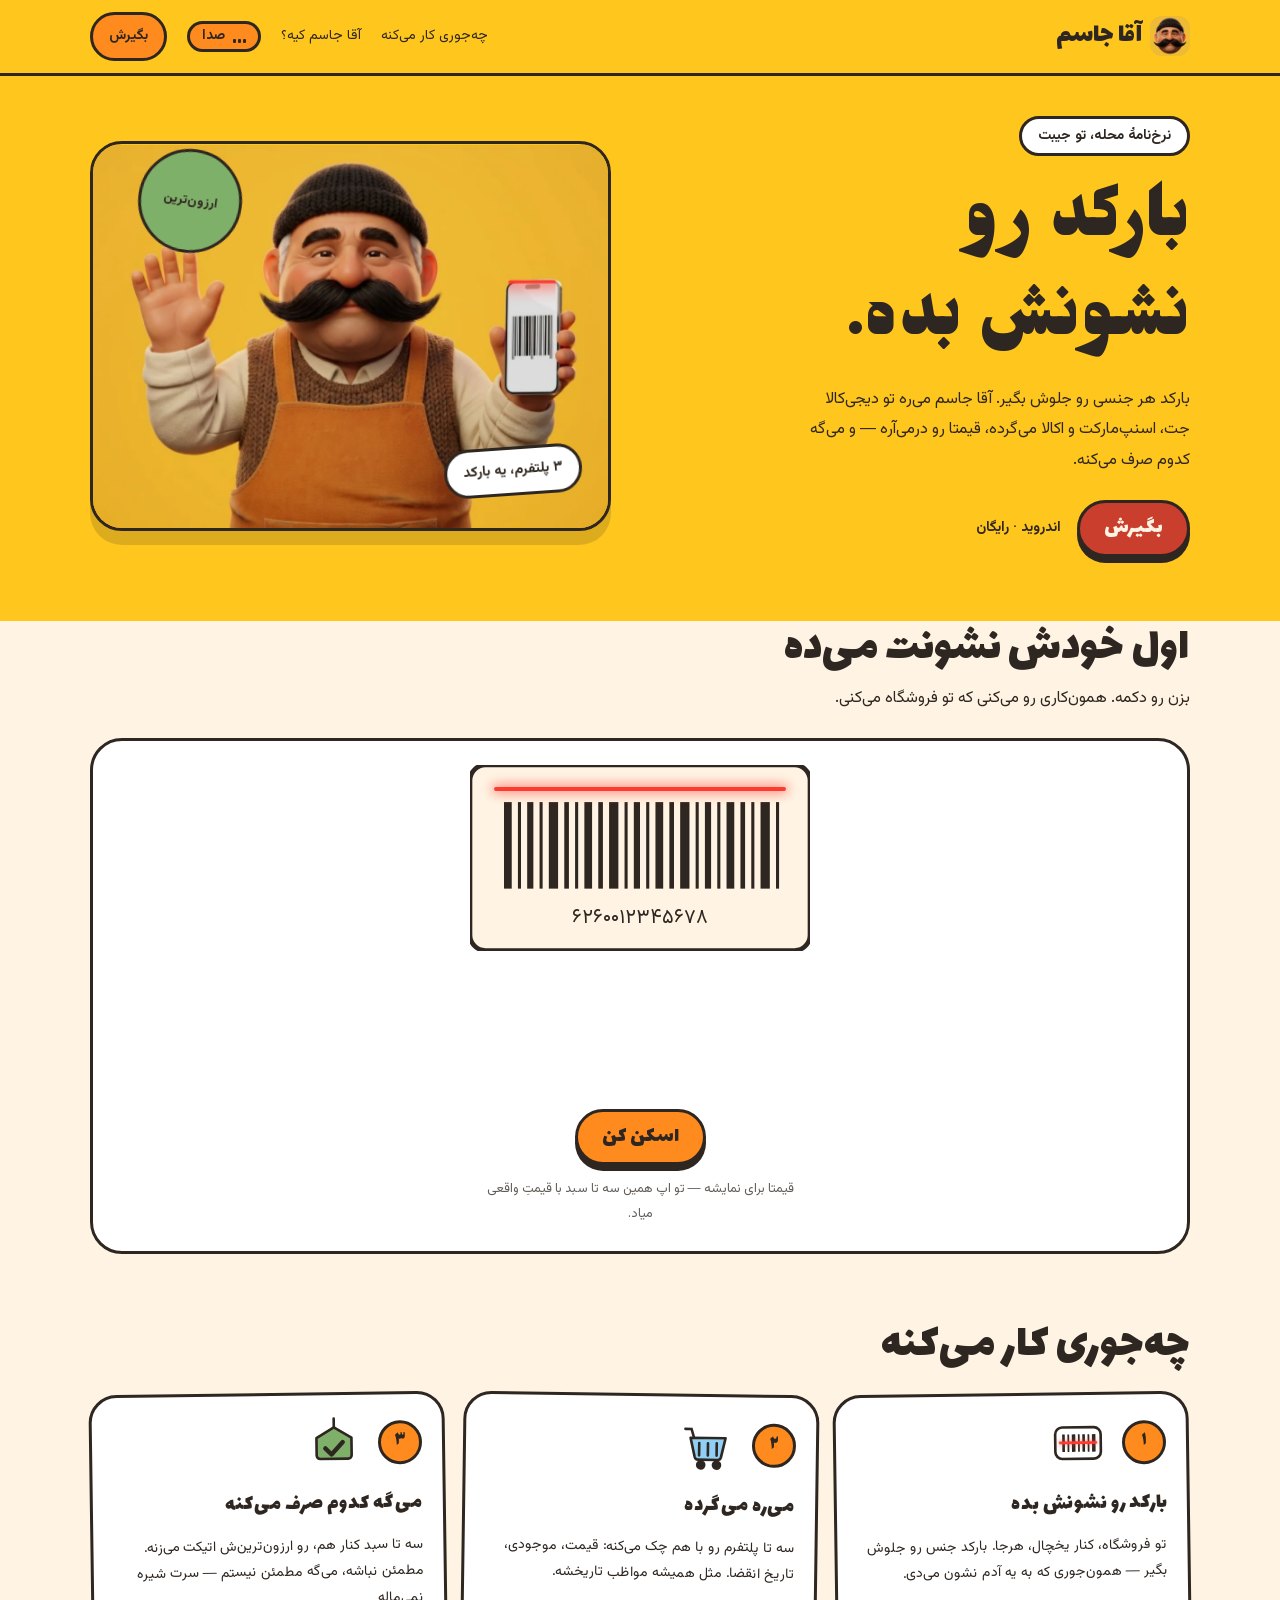
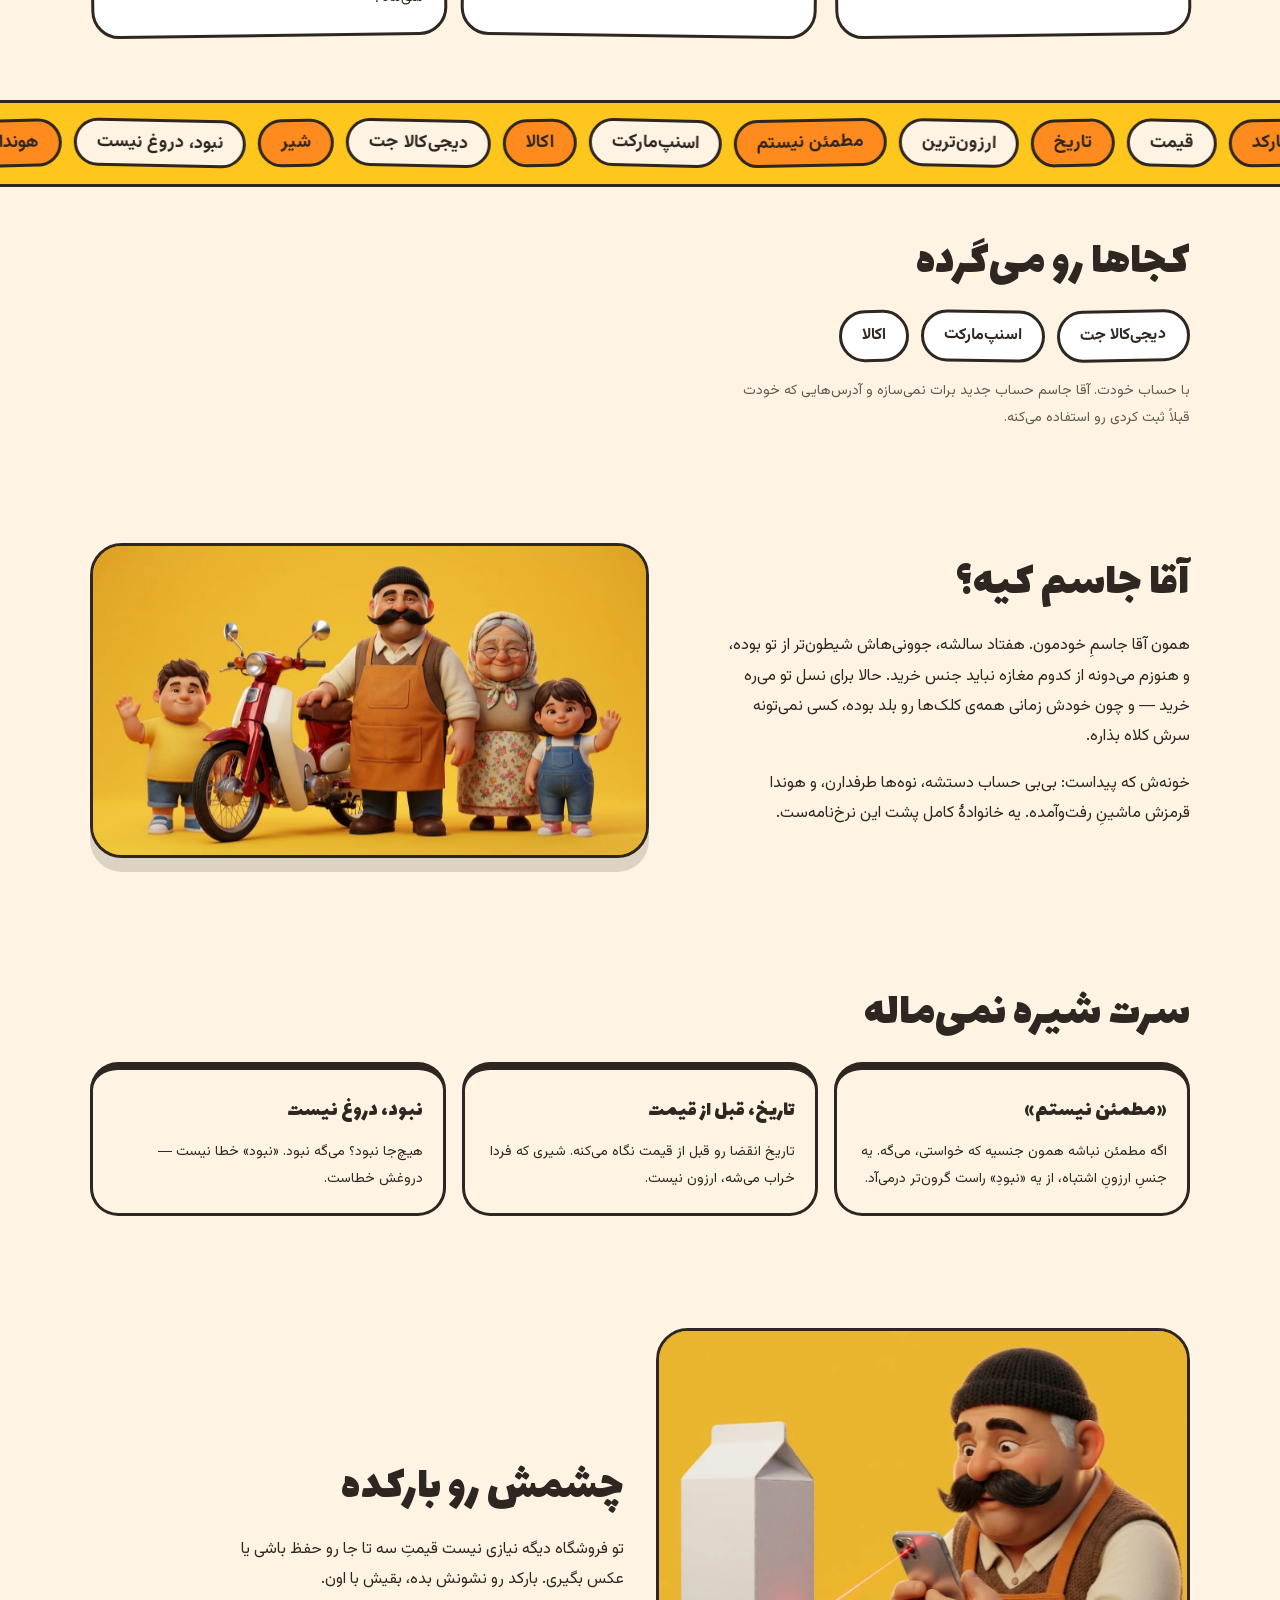
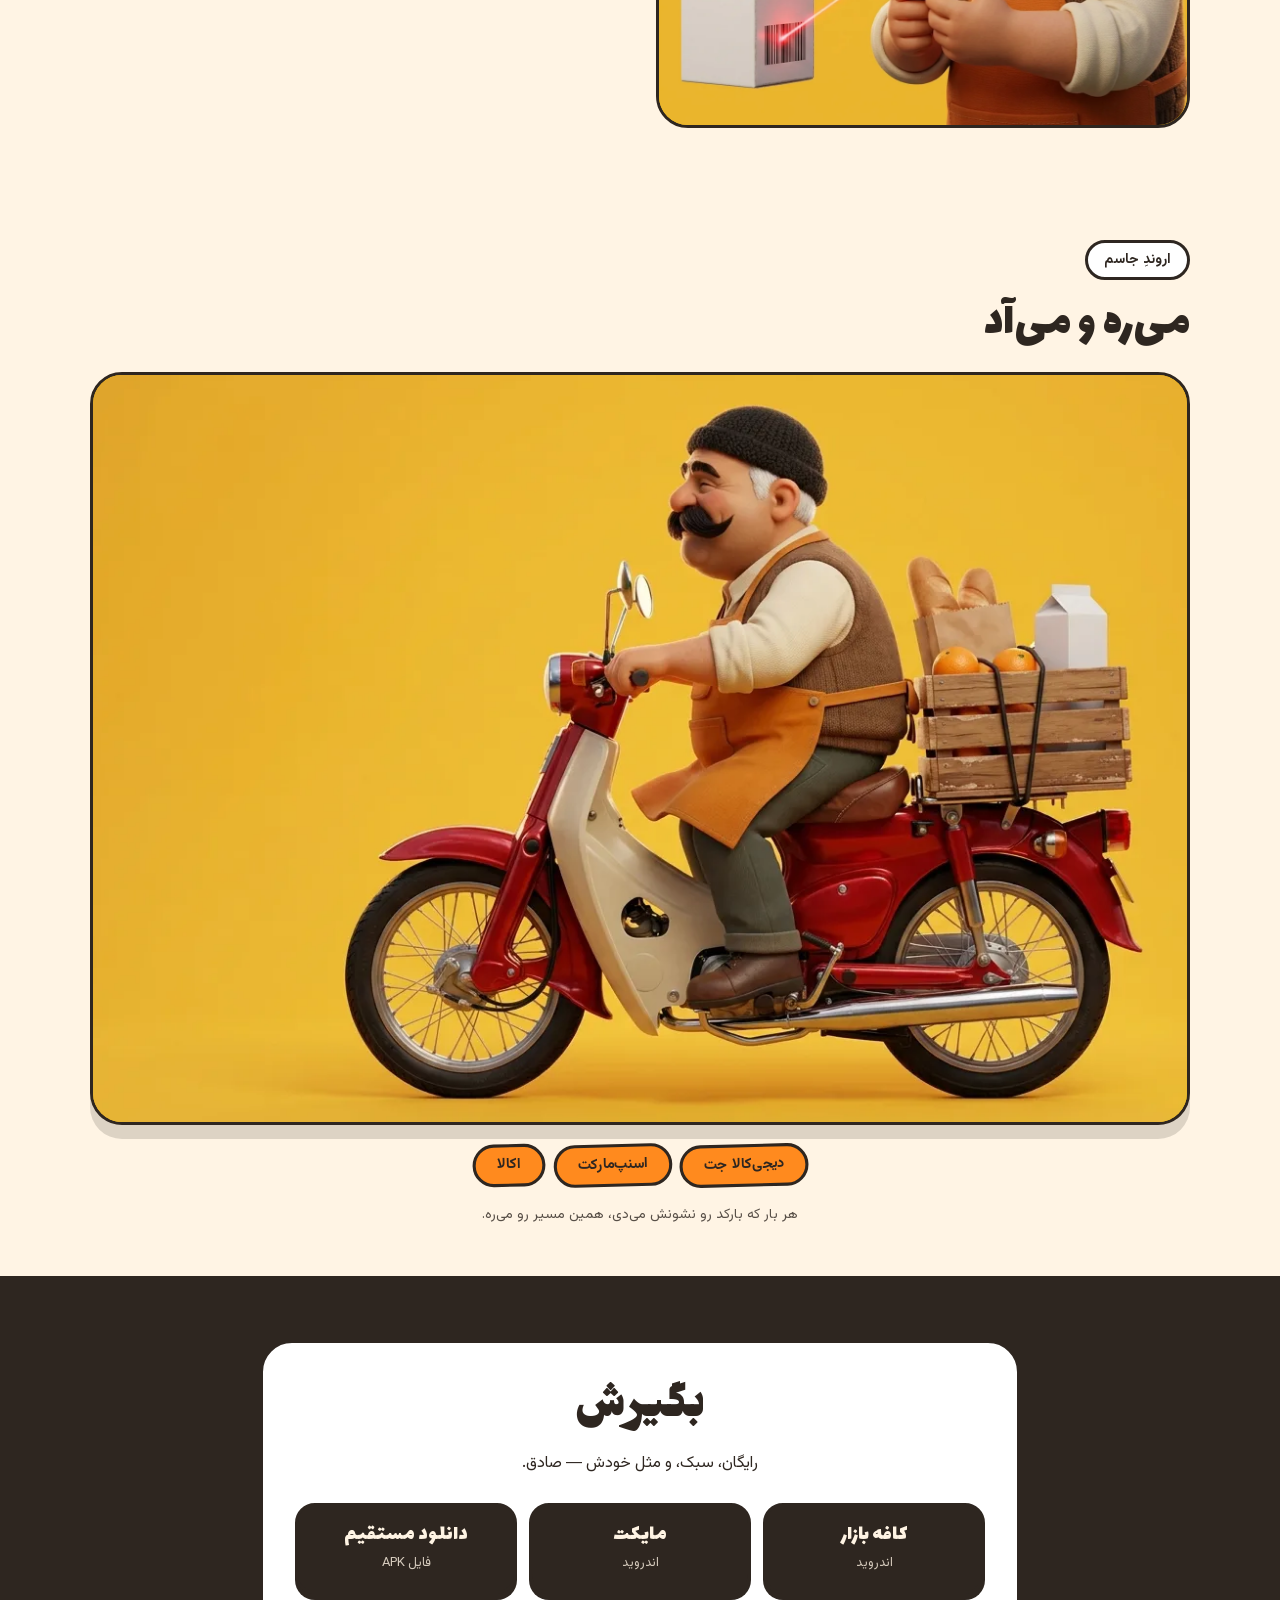
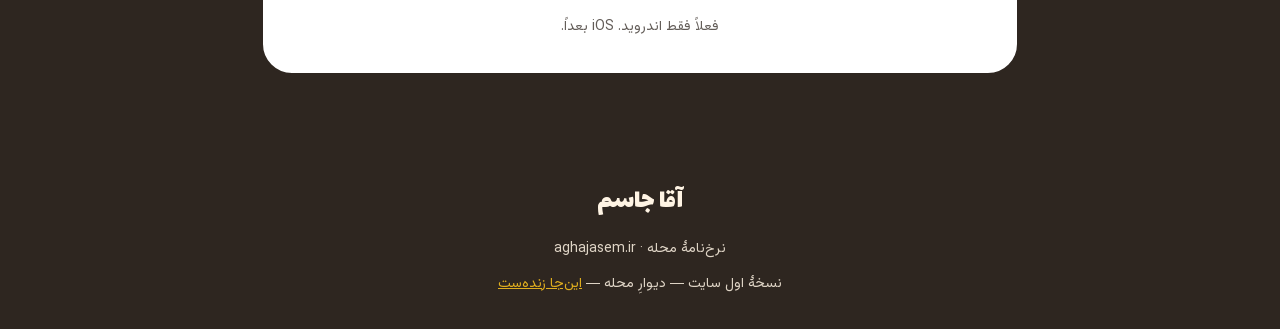
==== commit 25c829a3: "chore(www): publish from shenasnameh@d8e2f5f" ====
--- a/index.html
+++ b/index.html
@@ -5,22 +5,18 @@
 <meta name="viewport" content="width=device-width, initial-scale=1">
 <title>آقا جاسم — بارکد رو نشونش بده</title>
 <meta name="description" content="بارکد هر جنسی رو نشونش بده؛ آقا جاسم قیمتش رو تو دیجی‌کالا جت، اسنپ‌مارکت و اکالا درمی‌آره و می‌گه کدوم صرف می‌کنه.">
-
 <meta property="og:type" content="website">
 <meta property="og:title" content="آقا جاسم — بارکد رو نشونش بده">
 <meta property="og:description" content="بارکد هر جنسی رو نشونش بده؛ آقا جاسم قیمتش رو تو دیجی‌کالا جت، اسنپ‌مارکت و اکالا درمی‌آره و می‌گه کدوم صرف می‌کنه.">
 <meta property="og:url" content="https://aghajasem.ir">
 <meta property="og:locale" content="fa_IR">
-<meta property="og:image" content="https://aghajasem.ir/assets/social/og-aghajasem.png">
+<meta property="og:image" content="https://aghajasem.ir/assets/social/og-aghajasem.jpg">
 <meta name="twitter:card" content="summary_large_image">
 <meta name="theme-color" content="#FFC61E">
-
 <link rel="icon" href="./assets/icon/favicon.png" type="image/png">
-
-<!-- Only the two faces above the fold. A third request here is a regression. -->
+<link rel="apple-touch-icon" href="./assets/icon/app-icon-192.png">
 <link rel="preload" href="./assets/fonts/Jomhuria-Regular.subset.woff2" as="font" type="font/woff2" crossorigin>
 <link rel="preload" href="./assets/fonts/Vazirmatn-Regular.subset.woff2" as="font" type="font/woff2" crossorigin>
-
 <link rel="stylesheet" href="./assets/css/tokens.css">
 <link rel="stylesheet" href="./assets/css/fonts.css">
 <link rel="stylesheet" href="./assets/css/base.css">
@@ -28,28 +24,26 @@
 <link rel="stylesheet" href="./assets/css/toy.css">
 </head>
 <body>
-
 <a class="skip-link" href="#main">برو به متن اصلی</a>
-
-<!-- ══ header ══ -->
-<header class="masthead">
+<header class="masthead" id="masthead">
   <div class="wrap masthead__row">
     <a class="masthead__brand logo" href="./" aria-label="آقا جاسم">
-      <img src="./assets/icon/favicon.png" alt="" width="40" height="40" class="masthead__mark">
+      <img src="./assets/icon/app-icon-192.png" alt="" width="40" height="40" class="masthead__mark">
       <span class="masthead__word">آقا جاسم</span>
     </a>
     <nav class="masthead__nav" aria-label="بخش‌های صفحه">
       <a href="#how">چه‌جوری کار می‌کنه</a>
       <a href="#who">آقا جاسم کیه؟</a>
+      <button class="sound" type="button" id="sound" aria-pressed="false">
+        <span class="sound__eq" aria-hidden="true"><i></i><i></i><i></i></span>
+        <span class="sound__word">صدا</span>
+      </button>
       <a class="masthead__cta" href="#download">بگیرش</a>
     </nav>
   </div>
 </header>
-
 <main id="main">
-
-  <!-- ══ hero: «show him the barcode» ══ -->
-  <section class="hero">
+  <section class="hero" data-scene data-scene-from="top">
     <div class="wrap hero__grid">
       <div class="hero__copy">
         <p class="hero__kicker">نرخ‌نامهٔ محله، تو جیبت</p>
@@ -60,27 +54,26 @@
           صرف می‌کنه.
         </p>
         <div class="hero__cta">
-          <a class="btn btn--cta" href="#download" data-magnet>بگیرش</a>
+          <a class="btn btn--cta" href="#download" data-magnet data-click="tap">بگیرش</a>
           <p class="hero__note">اندروید · رایگان</p>
         </div>
       </div>
-
       <figure class="hero__stage">
-        <img class="hero__render" src="./assets/illustration/3d/jasem-hero.webp"
-             width="1200" height="896" fetchpriority="high"
-             alt="آقا جاسم لبخندزنان دست تکون می‌ده و گوشی‌اش رو با بارکد روی صفحه نشون می‌ده">
-        <span class="floaty floaty--sticker" aria-hidden="true">ارزون‌ترین</span>
-        <span class="floaty floaty--tag" aria-hidden="true">۳ پلتفرم، یه بارکد</span>
+        <span class="hero__figure" data-parallax data-speed="0.10" data-scale="1.05">
+          <img class="hero__render" src="./assets/illustration/3d/jasem-hero.webp"
+               width="1200" height="896" fetchpriority="high"
+               alt="آقا جاسم لبخندزنان دست تکون می‌ده و گوشی‌اش رو با بارکد روی صفحه نشون می‌ده">
+          <span class="hero__beam" aria-hidden="true"></span>
+        </span>
+        <span class="floaty floaty--sticker" data-parallax data-speed="-0.12" aria-hidden="true">ارزون‌ترین</span>
+        <span class="floaty floaty--tag" data-parallax data-speed="-0.08" aria-hidden="true">۳ پلتفرم، یه بارکد</span>
       </figure>
     </div>
   </section>
-
-  <!-- ══ the fake scan — honest about being a demo ══ -->
   <section class="scan" id="scan">
     <div class="wrap">
       <h2 class="section__head reveal">اول خودش نشونت می‌ده</h2>
       <p class="section__lede reveal">بزن رو دکمه. همون‌کاری رو می‌کنی که تو فروشگاه می‌کنی.</p>
-
       <div class="demo reveal" id="demo">
         <div class="demo__scene">
           <svg class="demo__barcode" viewBox="0 0 220 120" aria-label="بارکد نمایشی">
@@ -115,7 +108,6 @@
           </svg>
           <span class="demo__beam" aria-hidden="true"></span>
         </div>
-
         <div class="demo__results" id="demo-results">
           <div class="bubble" style="--i:0">
             <span class="bubble__plat">دیجی‌کالا جت</span>
@@ -131,7 +123,6 @@
             <span class="bubble__price">۲۶۵٬۰۰۰ <small>تومان</small></span>
           </div>
         </div>
-
         <div class="demo__foot">
           <button class="btn btn--scan" type="button" id="scan-btn">اسکن کن</button>
           <p class="demo__caption">قیمتا برای نمایشه — تو اپ همین سه تا سبد با قیمتِ واقعی میاد.</p>
@@ -139,14 +130,25 @@
       </div>
     </div>
   </section>
-
-  <!-- ══ how ══ -->
   <section class="section" id="how">
     <div class="wrap">
       <h2 class="section__head reveal">چه‌جوری کار می‌کنه</h2>
       <ol class="steps">
         <li class="step reveal" style="--i:0">
           <span class="step__num" aria-hidden="true">۱</span>
+          <svg class="toy toy--card" viewBox="0 0 64 64" aria-hidden="true">
+            <rect class="toy__plate" x="6" y="14" width="52" height="36" rx="8"/>
+            <g class="toy__bars">
+              <rect x="14" y="22" width="3" height="20"/>
+              <rect x="20" y="22" width="2" height="20"/>
+              <rect x="25" y="22" width="4" height="20"/>
+              <rect x="32" y="22" width="2" height="20"/>
+              <rect x="37" y="22" width="3" height="20"/>
+              <rect x="43" y="22" width="2" height="20"/>
+              <rect x="48" y="22" width="4" height="20"/>
+            </g>
+            <rect class="toy__beam" x="10" y="30" width="44" height="3" rx="1.5"/>
+          </svg>
           <h3 class="step__title">بارکد رو نشونش بده</h3>
           <p class="step__body">
             تو فروشگاه، کنار یخچال، هرجا. بارکد جنس رو جلوش بگیر — همون‌جوری
@@ -155,6 +157,15 @@
         </li>
         <li class="step reveal" style="--i:1">
           <span class="step__num" aria-hidden="true">۲</span>
+          <svg class="toy toy--cart" viewBox="0 0 64 64" aria-hidden="true">
+            <g class="toy__basket">
+              <path class="toy__solid" d="M12 24 h40 l-5 22 a4 4 0 0 1 -4 3 H21 a4 4 0 0 1 -4 -3 Z"/>
+              <path class="toy__line" d="M22 30 v14 M32 30 v14 M42 30 v14"/>
+            </g>
+            <circle class="toy__wheel toy__wheel--a" cx="24" cy="55" r="4"/>
+            <circle class="toy__wheel toy__wheel--b" cx="42" cy="55" r="4"/>
+            <path class="toy__line" d="M6 14 h7 l3 10"/>
+          </svg>
           <h3 class="step__title">می‌ره می‌گرده</h3>
           <p class="step__body">
             سه تا پلتفرم رو با هم چک می‌کنه: قیمت، موجودی، تاریخ انقضا. مثل
@@ -163,6 +174,13 @@
         </li>
         <li class="step reveal" style="--i:2">
           <span class="step__num" aria-hidden="true">۳</span>
+          <svg class="toy toy--tag" viewBox="0 0 64 64" aria-hidden="true">
+            <g class="toy__swing">
+              <path class="toy__line" d="M32 4 v10"/>
+              <path class="toy__win" d="M32 14 l20 12 v20 a4 4 0 0 1 -4 4 H16 a4 4 0 0 1 -4 -4 V26 Z"/>
+              <path class="toy__tick" d="M22 38 l7 7 13 -14"/>
+            </g>
+          </svg>
           <h3 class="step__title">می‌گه کدوم صرف می‌کنه</h3>
           <p class="step__body">
             سه تا سبد کنار هم، رو ارزون‌ترین‌ش اتیکت می‌زنه. مطمئن نباشه،
@@ -172,8 +190,34 @@
       </ol>
     </div>
   </section>
-
-  <!-- ══ platforms ══ -->
+  <section class="reel" aria-label="واژه‌های اروندِ جاسم">
+    <div class="reel__track" id="reel-track">
+      <span class="reel__item">زنبیل</span>
+      <span class="reel__item">بارکد</span>
+      <span class="reel__item">قیمت</span>
+      <span class="reel__item">تاریخ</span>
+      <span class="reel__item">ارزون‌ترین</span>
+      <span class="reel__item">مطمئن نیستم</span>
+      <span class="reel__item">اسنپ‌مارکت</span>
+      <span class="reel__item">اکالا</span>
+      <span class="reel__item">دیجی‌کالا جت</span>
+      <span class="reel__item">شیر</span>
+      <span class="reel__item">نبود، دروغ نیست</span>
+      <span class="reel__item">هوندا</span>
+      <span class="reel__item">زنبیل</span>
+      <span class="reel__item">بارکد</span>
+      <span class="reel__item">قیمت</span>
+      <span class="reel__item">تاریخ</span>
+      <span class="reel__item">ارزون‌ترین</span>
+      <span class="reel__item">مطمئن نیستم</span>
+      <span class="reel__item">اسنپ‌مارکت</span>
+      <span class="reel__item">اکالا</span>
+      <span class="reel__item">دیجی‌کالا جت</span>
+      <span class="reel__item">شیر</span>
+      <span class="reel__item">نبود، دروغ نیست</span>
+      <span class="reel__item">هوندا</span>
+    </div>
+  </section>
   <section class="section section--tight">
     <div class="wrap">
       <h2 class="section__head reveal">کجاها رو می‌گرده</h2>
@@ -186,8 +230,6 @@
       </p>
     </div>
   </section>
-
-  <!-- ══ who ══ -->
   <section class="section who" id="who">
     <div class="wrap who__grid">
       <div class="who__copy">
@@ -205,13 +247,12 @@
       </div>
       <figure class="who__stage reveal">
         <img class="who__render" src="./assets/illustration/3d/jasem-family.webp"
-             width="1376" height="768" loading="lazy"
+             width="1376" height="768" loading="lazy" data-parallax
+             data-speed="-0.06" data-scale="1.06"
              alt="آقا جاسم و بی‌بی با دو نوه‌شون، ایستاده کنار هوندا قرمز">
       </figure>
     </div>
   </section>
-
-  <!-- ══ honesty ══ -->
   <section class="section">
     <div class="wrap">
       <h2 class="section__head reveal">سرت شیره نمی‌ماله</h2>
@@ -239,13 +280,12 @@
       </ul>
     </div>
   </section>
-
-  <!-- ══ scan render interlude ══ -->
-  <section class="section section--tight interlude">
+  <section class="section section--tight interlude" data-scene>
     <div class="wrap interlude__grid">
       <figure class="interlude__stage reveal">
         <img class="interlude__render" src="./assets/illustration/3d/jasem-scan.webp"
-             width="1200" height="896" loading="lazy"
+             width="1200" height="896" loading="lazy" data-parallax
+             data-speed="0.08" data-scale="1.05"
              alt="آقا جاسم با گوشی بارکدِ یه پاکت شیر رو اسکن می‌کنه؛ پرتوی قرمز روی بارکده">
       </figure>
       <div class="interlude__copy reveal">
@@ -257,8 +297,29 @@
       </div>
     </div>
   </section>
-
-  <!-- ══ download ══ -->
+  <section class="ride" id="ride" data-scene>
+    <div class="wrap">
+      <p class="ride__eyebrow reveal">اروندِ جاسم</p>
+      <h2 class="section__head reveal">می‌ره و می‌آد</h2>
+    </div>
+    <div class="wrap">
+      <figure class="ride__figure">
+        <div class="ride__window">
+          <img class="ride__render" src="./assets/illustration/3d/jasem-ride.webp"
+               width="1376" height="768" loading="lazy"
+               alt="آقا جاسم سوار هوندا قرمزش، با جعبهٔ خرید بسته به ترک">
+        </div>
+        <ol class="ride__stops" aria-hidden="true">
+          <li class="ride__stop" style="--i:0">دیجی‌کالا جت</li>
+          <li class="ride__stop" style="--i:1">اسنپ‌مارکت</li>
+          <li class="ride__stop" style="--i:2">اکالا</li>
+        </ol>
+        <figcaption class="ride__caption">
+          هر بار که بارکد رو نشونش می‌دی، همین مسیر رو می‌ره.
+        </figcaption>
+      </figure>
+    </div>
+  </section>
   <section class="section download" id="download">
     <div class="wrap">
       <div class="ticket reveal">
@@ -273,10 +334,7 @@
       </div>
     </div>
   </section>
-
 </main>
-
-<!-- ══ colophon ══ -->
 <footer class="footer">
   <div class="wrap footer__inner">
     <p class="footer__brand logo">آقا جاسم</p>
@@ -287,10 +345,6 @@
     </p>
   </div>
 </footer>
-
-<!-- app.js is a module: browsers that cannot load it never get the .js
-     class, so nothing hides waiting for script that will not arrive. -->
 <script type="module" src="./assets/js/app.js"></script>
-
 </body>
 </html>
--- a/assets/css/tokens.css
+++ b/assets/css/tokens.css
@@ -1,249 +1 @@
-/* GENERATED FILE — DO NOT EDIT.
- * Source: tokens/*.toml in aghajasem/shenasnameh
- * Regenerate: python3 scripts/build_tokens.py
- */
-
-:root {
-  color-scheme: light;
-
-  /* ── primitives — the pressroom ── */
-  --jsm-color-ink-kaghaz: #e6e0ce;
-  --jsm-color-ink-pishkhan: #f5f1e6;
-  --jsm-color-ink-sefid: #ffffff;
-  --jsm-color-ink-morakkab: #1c1712;
-  --jsm-color-ink-shangarf: #d93a1f;
-  --jsm-color-ink-surati: #e5187e;
-  --jsm-color-ink-sabz: #0b6b5e;
-  --jsm-color-ink-limu: #f0c400;
-  --jsm-color-ink-nili: #5a6b84;
-  --jsm-color-ink-lajvardi: #232f86;
-  --jsm-color-ink-narenji: #ee7014;
-  --jsm-color-ink-ajor: #8e2b1b;
-  --jsm-color-ink-kahroba: #c98a00;
-  --jsm-color-ink-abi: #1f5aa8;
-  --jsm-space-0: 0;
-  --jsm-space-1: 4px;
-  --jsm-space-2: 8px;
-  --jsm-space-3: 12px;
-  --jsm-space-4: 16px;
-  --jsm-space-5: 20px;
-  --jsm-space-6: 24px;
-  --jsm-space-8: 32px;
-  --jsm-space-10: 40px;
-  --jsm-space-12: 48px;
-  --jsm-space-16: 64px;
-  --jsm-space-20: 80px;
-  --jsm-space-24: 96px;
-  --jsm-metric-rule-pitch: 44px;
-  --jsm-metric-keyline: 2px;
-  --jsm-metric-frame-rule: 6px;
-  --jsm-metric-margin-rule: 2px;
-  --jsm-metric-misregister: 3px;
-  --jsm-metric-halftone: 4px;
-  --jsm-metric-tape: 88px;
-  --jsm-metric-bulb: 14px;
-  --jsm-radius-none: 0;
-  --jsm-radius-sm: 2px;
-  --jsm-radius-md: 4px;
-  --jsm-radius-lg: 8px;
-  --jsm-radius-sticker: 6px;
-  --jsm-radius-pill: 999px;
-  --jsm-font-family-poster: Jomhuria, Tahoma, sans-serif;
-  --jsm-font-family-display: Lalezar, Tahoma, sans-serif;
-  --jsm-font-family-body: Vazirmatn, 'Vazirmatn Fallback', Tahoma, sans-serif;
-  --jsm-font-size-xs: 13px;
-  --jsm-font-size-sm: 14px;
-  --jsm-font-size-md: 16px;
-  --jsm-font-size-lg: 18px;
-  --jsm-font-size-xl: 22px;
-  --jsm-font-size-2xl: 28px;
-  --jsm-font-size-3xl: 36px;
-  --jsm-font-size-4xl: 48px;
-  --jsm-font-size-5xl: 72px;
-  --jsm-font-size-6xl: 112px;
-  --jsm-font-size-7xl: 168px;
-  --jsm-font-weight-regular: 400;
-  --jsm-font-weight-medium: 500;
-  --jsm-font-weight-bold: 700;
-  --jsm-line-height-poster: 0.82;
-  --jsm-line-height-tight: 1.15;
-  --jsm-line-height-snug: 1.35;
-  --jsm-line-height-normal: 1.75;
-  --jsm-line-height-body: 1.9;
-  --jsm-letter-spacing-none: 0;
-  --jsm-letter-spacing-micro: 0.3px;
-  --jsm-shadow-none: none;
-  --jsm-shadow-hard: 0px 4px 0px #1c1712;
-  --jsm-shadow-sticker: 0px 2px 0px rgb(28 23 18 / 55%);
-  --jsm-shadow-slab: 0px 8px 0px #1c1712;
-  --jsm-shadow-card: 0px 1px 2px rgb(28 23 18 / 8%), 0px 4px 12px -2px rgb(28 23 18 / 10%);
-  --jsm-motion-duration-instant: 90ms;
-  --jsm-motion-duration-fast: 140ms;
-  --jsm-motion-duration-slap: 180ms;
-  --jsm-motion-duration-base: 220ms;
-  --jsm-motion-duration-peel: 260ms;
-  --jsm-motion-duration-paste: 360ms;
-  --jsm-motion-duration-draw: 420ms;
-  --jsm-motion-duration-reel: 1200ms;
-  --jsm-motion-duration-marquee: 36000ms;
-  --jsm-motion-easing-standard: cubic-bezier(0.2, 0, 0, 1);
-  --jsm-motion-easing-decelerate: cubic-bezier(0, 0, 0, 1);
-  --jsm-motion-easing-accelerate: cubic-bezier(0.3, 0, 1, 1);
-  --jsm-motion-easing-slam: cubic-bezier(0.2, 1.4, 0.4, 1);
-  --jsm-motion-easing-bounce: cubic-bezier(0.34, 1.56, 0.64, 1);
-  --jsm-motion-easing-linear: cubic-bezier(0, 0, 1, 1);
-
-  /* ── halftone tints — screen percentages of an ink over its paper ── */
-  --jsm-tint-morakkab-10: #d2ccbb;
-  --jsm-tint-morakkab-20: #beb8a8;
-  --jsm-tint-morakkab-40: #959083;
-  --jsm-tint-morakkab-65: #635d54;
-  --jsm-tint-morakkab-80: #443f38;
-  --jsm-tint-shangarf-10: #e5cfbc;
-  --jsm-tint-shangarf-20: #e3bfab;
-  --jsm-tint-shangarf-40: #e19e88;
-  --jsm-tint-shangarf-60: #de7c65;
-  --jsm-tint-surati-10: #e6ccc6;
-  --jsm-tint-surati-20: #e6b8be;
-  --jsm-tint-surati-40: #e690ae;
-  --jsm-tint-sabz-10: #d0d4c3;
-  --jsm-tint-sabz-20: #bac9b8;
-  --jsm-tint-sabz-40: #8eb1a1;
-  --jsm-tint-limu-20: #e8daa5;
-  --jsm-tint-limu-40: #ead57c;
-  --jsm-tint-nili-10: #d8d4c7;
-  --jsm-tint-nili-20: #cac9bf;
-  --jsm-tint-nili-40: #aeb1b0;
-  --jsm-tint-nili-60: #929aa2;
-  --jsm-tint-lajvardi-10: #d2cec7;
-  --jsm-tint-lajvardi-20: #bfbdc0;
-  --jsm-tint-lajvardi-40: #9899b1;
-  --jsm-tint-lajvardi-60: #7176a3;
-  --jsm-tint-narenji-10: #e7d5bb;
-  --jsm-tint-narenji-20: #e8caa9;
-  --jsm-tint-narenji-40: #e9b384;
-  --jsm-tint-counter-morakkab-6: #e8e4d9;
-  --jsm-tint-counter-morakkab-12: #dbd7cd;
-  --jsm-tint-counter-morakkab-48: #8d8880;
-  --jsm-tint-counter-morakkab-65: #68635c;
-  --jsm-tint-counter-ajor-8: #f6eeed;
-  --jsm-tint-counter-ajor-24: #e4ccc8;
-  --jsm-tint-counter-kahroba-14: #f7efdb;
-  --jsm-tint-counter-kahroba-34: #edd7a8;
-  --jsm-tint-counter-abi-8: #edf2f8;
-  --jsm-tint-counter-abi-24: #c9d7ea;
-  --jsm-tint-counter-sabz-8: #ebf3f2;
-  --jsm-tint-counter-sabz-24: #c4dbd8;
-  --jsm-tint-overprint-kahroba-40: #845c07;
-
-  /* ── semantic — پوستر (poster) and پیشخوان (counter) expressions ── */
-  --jsm-color-poster-bg-canvas: #e6e0ce;
-  --jsm-color-poster-bg-raised: #d2ccbb;
-  --jsm-color-poster-bg-inked: #d93a1f;
-  --jsm-color-poster-bg-inked-alt: #0b6b5e;
-  --jsm-color-poster-bg-inked-cool: #232f86;
-  --jsm-color-poster-bg-inked-warm: #ee7014;
-  --jsm-color-poster-bg-accent: #e5187e;
-  --jsm-color-poster-fg-primary: #1c1712;
-  --jsm-color-poster-fg-secondary: #635d54;
-  --jsm-color-poster-fg-muted: #959083;
-  --jsm-color-poster-fg-on-inked: #e6e0ce;
-  --jsm-color-poster-fg-on-warm: #1c1712;
-  --jsm-color-poster-fg-flag: #f0c400;
-  --jsm-color-poster-line-keyline: #1c1712;
-  --jsm-color-poster-line-frame: #d93a1f;
-  --jsm-color-poster-line-rule: #d8d4c7;
-  --jsm-color-poster-line-margin: #d93a1f;
-  --jsm-color-poster-action-bg: #1c1712;
-  --jsm-color-poster-action-fg: #f0c400;
-  --jsm-color-poster-action-bg-alt: #e5187e;
-  --jsm-color-poster-action-fg-alt: #e6e0ce;
-  --jsm-color-poster-action-disabled-bg: #beb8a8;
-  --jsm-color-poster-action-disabled-fg: #635d54;
-  --jsm-color-poster-sticker-bg: #e5187e;
-  --jsm-color-poster-sticker-fg: #e6e0ce;
-  --jsm-color-poster-sticker-ghost: #d93a1f;
-  --jsm-color-poster-sticker-pencil: #d93a1f;
-  --jsm-color-counter-bg-canvas: #f5f1e6;
-  --jsm-color-counter-bg-surface: #ffffff;
-  --jsm-color-counter-bg-muted: #e8e4d9;
-  --jsm-color-counter-bg-sunk: #dbd7cd;
-  --jsm-color-counter-fg-primary: #1c1712;
-  --jsm-color-counter-fg-secondary: #68635c;
-  --jsm-color-counter-fg-muted: #5a6b84;
-  --jsm-color-counter-fg-on-action: #ffffff;
-  --jsm-color-counter-line-keyline: #1c1712;
-  --jsm-color-counter-line-subtle: #dbd7cd;
-  --jsm-color-counter-line-strong: #8d8880;
-  --jsm-color-counter-line-focus: #0b6b5e;
-  --jsm-color-counter-action-bg: #0b6b5e;
-  --jsm-color-counter-action-fg: #ffffff;
-  --jsm-color-counter-action-bg-hover: #1c1712;
-  --jsm-color-counter-action-disabled-bg: #dbd7cd;
-  --jsm-color-counter-action-disabled-fg: #68635c;
-  --jsm-color-counter-price-amount: #0b6b5e;
-  --jsm-color-counter-price-strike: #68635c;
-  --jsm-type-hero-family: Jomhuria, Tahoma, sans-serif;
-  --jsm-type-hero-size: 112px;
-  --jsm-type-hero-weight: 400;
-  --jsm-type-hero-leading: 0.82;
-  --jsm-type-section-family: Lalezar, Tahoma, sans-serif;
-  --jsm-type-section-size: 36px;
-  --jsm-type-section-weight: 400;
-  --jsm-type-section-leading: 1.15;
-  --jsm-type-title-family: Lalezar, Tahoma, sans-serif;
-  --jsm-type-title-size: 22px;
-  --jsm-type-title-weight: 400;
-  --jsm-type-title-leading: 1.35;
-  --jsm-type-body-family: Vazirmatn, 'Vazirmatn Fallback', Tahoma, sans-serif;
-  --jsm-type-body-size: 16px;
-  --jsm-type-body-weight: 400;
-  --jsm-type-body-leading: 1.9;
-  --jsm-type-price-family: Vazirmatn, 'Vazirmatn Fallback', Tahoma, sans-serif;
-  --jsm-type-price-size: 22px;
-  --jsm-type-price-weight: 700;
-  --jsm-type-price-leading: 1.15;
-  --jsm-type-micro-family: Vazirmatn, 'Vazirmatn Fallback', Tahoma, sans-serif;
-  --jsm-type-micro-size: 13px;
-  --jsm-type-micro-weight: 500;
-  --jsm-type-micro-leading: 1.75;
-
-  /* ── domain — card states, overlays, platform identity ── */
-  --jsm-card-status-ok-bg: #ffffff;
-  --jsm-card-status-ok-border: #dbd7cd;
-  --jsm-card-status-ok-fg: #1c1712;
-  --jsm-card-status-ok-accent: #0b6b5e;
-  --jsm-card-status-not-in-index-bg: #e8e4d9;
-  --jsm-card-status-not-in-index-border: #dbd7cd;
-  --jsm-card-status-not-in-index-fg: #68635c;
-  --jsm-card-status-not-in-index-accent: #5a6b84;
-  --jsm-card-status-not-found-on-platform-bg: #e8e4d9;
-  --jsm-card-status-not-found-on-platform-border: #dbd7cd;
-  --jsm-card-status-not-found-on-platform-fg: #68635c;
-  --jsm-card-status-not-found-on-platform-accent: #5a6b84;
-  --jsm-card-status-not-connected-bg: #edf2f8;
-  --jsm-card-status-not-connected-border: #c9d7ea;
-  --jsm-card-status-not-connected-fg: #1f5aa8;
-  --jsm-card-status-not-connected-accent: #1f5aa8;
-  --jsm-card-status-fetch-failed-bg: #f6eeed;
-  --jsm-card-status-fetch-failed-border: #e4ccc8;
-  --jsm-card-status-fetch-failed-fg: #8e2b1b;
-  --jsm-card-status-fetch-failed-accent: #8e2b1b;
-  --jsm-flag-low-confidence-chip-bg: #f7efdb;
-  --jsm-flag-low-confidence-chip-fg: #845c07;
-  --jsm-flag-low-confidence-hairline: #845c07;
-  --jsm-emphasis-cheapest-ring: #0b6b5e;
-  --jsm-emphasis-cheapest-bg: #ebf3f2;
-  --jsm-emphasis-cheapest-badge-bg: #0b6b5e;
-  --jsm-emphasis-cheapest-badge-fg: #ffffff;
-  --jsm-emphasis-cheapest-sticker-bg: #e5187e;
-  --jsm-emphasis-cheapest-sticker-ghost: #d93a1f;
-  --jsm-emphasis-cheapest-metric-ring-width: 2px;
-  --jsm-emphasis-cheapest-metric-sticker-rotation: -7px;
-  --jsm-platform-digikala-jet-chip-bg: #dbd7cd;
-  --jsm-platform-digikala-jet-chip-fg: #1c1712;
-  --jsm-platform-snappmarket-chip-bg: #dbd7cd;
-  --jsm-platform-snappmarket-chip-fg: #1c1712;
-  --jsm-platform-okala-chip-bg: #dbd7cd;
-  --jsm-platform-okala-chip-fg: #1c1712;
-}
+:root{color-scheme: light;--jsm-color-ink-kaghaz: #e6e0ce;--jsm-color-ink-pishkhan: #f5f1e6;--jsm-color-ink-sefid: #ffffff;--jsm-color-ink-morakkab: #1c1712;--jsm-color-ink-shangarf: #d93a1f;--jsm-color-ink-surati: #e5187e;--jsm-color-ink-sabz: #0b6b5e;--jsm-color-ink-limu: #f0c400;--jsm-color-ink-nili: #5a6b84;--jsm-color-ink-lajvardi: #232f86;--jsm-color-ink-narenji: #ee7014;--jsm-color-ink-ajor: #8e2b1b;--jsm-color-ink-kahroba: #c98a00;--jsm-color-ink-abi: #1f5aa8;--jsm-color-toy-zard: #ffc61e;--jsm-color-toy-porteqal: #ff8a1e;--jsm-color-toy-marjan: #c93e2c;--jsm-color-toy-asemani: #8fd0f4;--jsm-color-toy-pesteh: #7fb069;--jsm-color-toy-qahve: #7a4a2b;--jsm-color-toy-zoghal: #2e2620;--jsm-color-toy-shir: #fff4e4;--jsm-color-toy-partow: #ff3b2f;--jsm-space-0: 0;--jsm-space-1: 4px;--jsm-space-2: 8px;--jsm-space-3: 12px;--jsm-space-4: 16px;--jsm-space-5: 20px;--jsm-space-6: 24px;--jsm-space-8: 32px;--jsm-space-10: 40px;--jsm-space-12: 48px;--jsm-space-16: 64px;--jsm-space-20: 80px;--jsm-space-24: 96px;--jsm-metric-rule-pitch: 44px;--jsm-metric-keyline: 2px;--jsm-metric-frame-rule: 6px;--jsm-metric-margin-rule: 2px;--jsm-metric-misregister: 3px;--jsm-metric-halftone: 4px;--jsm-metric-tape: 88px;--jsm-metric-bulb: 14px;--jsm-radius-none: 0;--jsm-radius-sm: 2px;--jsm-radius-md: 4px;--jsm-radius-lg: 8px;--jsm-radius-sticker: 6px;--jsm-radius-pill: 999px;--jsm-font-family-poster: Jomhuria,Tahoma,sans-serif;--jsm-font-family-display: Lalezar,Tahoma,sans-serif;--jsm-font-family-body: Vazirmatn,'Vazirmatn Fallback',Tahoma,sans-serif;--jsm-font-size-xs: 13px;--jsm-font-size-sm: 14px;--jsm-font-size-md: 16px;--jsm-font-size-lg: 18px;--jsm-font-size-xl: 22px;--jsm-font-size-2xl: 28px;--jsm-font-size-3xl: 36px;--jsm-font-size-4xl: 48px;--jsm-font-size-5xl: 72px;--jsm-font-size-6xl: 112px;--jsm-font-size-7xl: 168px;--jsm-font-weight-regular: 400;--jsm-font-weight-medium: 500;--jsm-font-weight-bold: 700;--jsm-line-height-poster: 0.82;--jsm-line-height-tight: 1.15;--jsm-line-height-snug: 1.35;--jsm-line-height-normal: 1.75;--jsm-line-height-body: 1.9;--jsm-letter-spacing-none: 0;--jsm-letter-spacing-micro: 0.3px;--jsm-shadow-none: none;--jsm-shadow-hard: 0px 4px 0px #1c1712;--jsm-shadow-sticker: 0px 2px 0px rgb(28 23 18 / 55%);--jsm-shadow-slab: 0px 8px 0px #1c1712;--jsm-shadow-card: 0px 1px 2px rgb(28 23 18 / 8%),0px 4px 12px -2px rgb(28 23 18 / 10%);--jsm-motion-duration-instant: 90ms;--jsm-motion-duration-fast: 140ms;--jsm-motion-duration-slap: 180ms;--jsm-motion-duration-base: 220ms;--jsm-motion-duration-peel: 260ms;--jsm-motion-duration-paste: 360ms;--jsm-motion-duration-draw: 420ms;--jsm-motion-duration-reel: 1200ms;--jsm-motion-duration-marquee: 36000ms;--jsm-motion-easing-standard: cubic-bezier(0.2,0,0,1);--jsm-motion-easing-decelerate: cubic-bezier(0,0,0,1);--jsm-motion-easing-accelerate: cubic-bezier(0.3,0,1,1);--jsm-motion-easing-slam: cubic-bezier(0.2,1.4,0.4,1);--jsm-motion-easing-bounce: cubic-bezier(0.34,1.56,0.64,1);--jsm-motion-easing-linear: cubic-bezier(0,0,1,1);--jsm-tint-morakkab-10: #d2ccbb;--jsm-tint-morakkab-20: #beb8a8;--jsm-tint-morakkab-40: #959083;--jsm-tint-morakkab-65: #635d54;--jsm-tint-morakkab-80: #443f38;--jsm-tint-shangarf-10: #e5cfbc;--jsm-tint-shangarf-20: #e3bfab;--jsm-tint-shangarf-40: #e19e88;--jsm-tint-shangarf-60: #de7c65;--jsm-tint-surati-10: #e6ccc6;--jsm-tint-surati-20: #e6b8be;--jsm-tint-surati-40: #e690ae;--jsm-tint-sabz-10: #d0d4c3;--jsm-tint-sabz-20: #bac9b8;--jsm-tint-sabz-40: #8eb1a1;--jsm-tint-limu-20: #e8daa5;--jsm-tint-limu-40: #ead57c;--jsm-tint-nili-10: #d8d4c7;--jsm-tint-nili-20: #cac9bf;--jsm-tint-nili-40: #aeb1b0;--jsm-tint-nili-60: #929aa2;--jsm-tint-lajvardi-10: #d2cec7;--jsm-tint-lajvardi-20: #bfbdc0;--jsm-tint-lajvardi-40: #9899b1;--jsm-tint-lajvardi-60: #7176a3;--jsm-tint-narenji-10: #e7d5bb;--jsm-tint-narenji-20: #e8caa9;--jsm-tint-narenji-40: #e9b384;--jsm-tint-counter-morakkab-6: #e8e4d9;--jsm-tint-counter-morakkab-12: #dbd7cd;--jsm-tint-counter-morakkab-48: #8d8880;--jsm-tint-counter-morakkab-65: #68635c;--jsm-tint-counter-ajor-8: #f6eeed;--jsm-tint-counter-ajor-24: #e4ccc8;--jsm-tint-counter-kahroba-14: #f7efdb;--jsm-tint-counter-kahroba-34: #edd7a8;--jsm-tint-counter-abi-8: #edf2f8;--jsm-tint-counter-abi-24: #c9d7ea;--jsm-tint-counter-sabz-8: #ebf3f2;--jsm-tint-counter-sabz-24: #c4dbd8;--jsm-tint-overprint-kahroba-40: #845c07;--jsm-color-poster-bg-canvas: #e6e0ce;--jsm-color-poster-bg-raised: #d2ccbb;--jsm-color-poster-bg-inked: #d93a1f;--jsm-color-poster-bg-inked-alt: #0b6b5e;--jsm-color-poster-bg-inked-cool: #232f86;--jsm-color-poster-bg-inked-warm: #ee7014;--jsm-color-poster-bg-accent: #e5187e;--jsm-color-poster-fg-primary: #1c1712;--jsm-color-poster-fg-secondary: #635d54;--jsm-color-poster-fg-muted: #959083;--jsm-color-poster-fg-on-inked: #e6e0ce;--jsm-color-poster-fg-on-warm: #1c1712;--jsm-color-poster-fg-flag: #f0c400;--jsm-color-poster-line-keyline: #1c1712;--jsm-color-poster-line-frame: #d93a1f;--jsm-color-poster-line-rule: #d8d4c7;--jsm-color-poster-line-margin: #d93a1f;--jsm-color-poster-action-bg: #1c1712;--jsm-color-poster-action-fg: #f0c400;--jsm-color-poster-action-bg-alt: #e5187e;--jsm-color-poster-action-fg-alt: #e6e0ce;--jsm-color-poster-action-disabled-bg: #beb8a8;--jsm-color-poster-action-disabled-fg: #635d54;--jsm-color-poster-sticker-bg: #e5187e;--jsm-color-poster-sticker-fg: #e6e0ce;--jsm-color-poster-sticker-ghost: #d93a1f;--jsm-color-poster-sticker-pencil: #d93a1f;--jsm-color-counter-bg-canvas: #f5f1e6;--jsm-color-counter-bg-surface: #ffffff;--jsm-color-counter-bg-muted: #e8e4d9;--jsm-color-counter-bg-sunk: #dbd7cd;--jsm-color-counter-fg-primary: #1c1712;--jsm-color-counter-fg-secondary: #68635c;--jsm-color-counter-fg-muted: #5a6b84;--jsm-color-counter-fg-on-action: #ffffff;--jsm-color-counter-line-keyline: #1c1712;--jsm-color-counter-line-subtle: #dbd7cd;--jsm-color-counter-line-strong: #8d8880;--jsm-color-counter-line-focus: #0b6b5e;--jsm-color-counter-action-bg: #0b6b5e;--jsm-color-counter-action-fg: #ffffff;--jsm-color-counter-action-bg-hover: #1c1712;--jsm-color-counter-action-disabled-bg: #dbd7cd;--jsm-color-counter-action-disabled-fg: #68635c;--jsm-color-counter-price-amount: #0b6b5e;--jsm-color-counter-price-strike: #68635c;--jsm-color-toy-bg-canvas: #fff4e4;--jsm-color-toy-bg-surface: #ffffff;--jsm-color-toy-bg-ground: #ffc61e;--jsm-color-toy-bg-inked: #2e2620;--jsm-color-toy-bg-accent: #8fd0f4;--jsm-color-toy-bg-warm: #ff8a1e;--jsm-color-toy-bg-wood: #7a4a2b;--jsm-color-toy-fg-primary: #2e2620;--jsm-color-toy-fg-on-dark: #fff4e4;--jsm-color-toy-line-keyline: #2e2620;--jsm-color-toy-action-bg: #c93e2c;--jsm-color-toy-action-fg: #fff4e4;--jsm-color-toy-action-bg-alt: #ff8a1e;--jsm-color-toy-action-fg-alt: #2e2620;--jsm-color-toy-sticker-bg: #7fb069;--jsm-color-toy-sticker-fg: #2e2620;--jsm-color-toy-effect-beam: #ff3b2f;--jsm-type-hero-family: Jomhuria,Tahoma,sans-serif;--jsm-type-hero-size: 112px;--jsm-type-hero-weight: 400;--jsm-type-hero-leading: 0.82;--jsm-type-section-family: Lalezar,Tahoma,sans-serif;--jsm-type-section-size: 36px;--jsm-type-section-weight: 400;--jsm-type-section-leading: 1.15;--jsm-type-title-family: Lalezar,Tahoma,sans-serif;--jsm-type-title-size: 22px;--jsm-type-title-weight: 400;--jsm-type-title-leading: 1.35;--jsm-type-body-family: Vazirmatn,'Vazirmatn Fallback',Tahoma,sans-serif;--jsm-type-body-size: 16px;--jsm-type-body-weight: 400;--jsm-type-body-leading: 1.9;--jsm-type-price-family: Vazirmatn,'Vazirmatn Fallback',Tahoma,sans-serif;--jsm-type-price-size: 22px;--jsm-type-price-weight: 700;--jsm-type-price-leading: 1.15;--jsm-type-micro-family: Vazirmatn,'Vazirmatn Fallback',Tahoma,sans-serif;--jsm-type-micro-size: 13px;--jsm-type-micro-weight: 500;--jsm-type-micro-leading: 1.75;--jsm-card-status-ok-bg: #ffffff;--jsm-card-status-ok-border: #dbd7cd;--jsm-card-status-ok-fg: #1c1712;--jsm-card-status-ok-accent: #0b6b5e;--jsm-card-status-not-in-index-bg: #e8e4d9;--jsm-card-status-not-in-index-border: #dbd7cd;--jsm-card-status-not-in-index-fg: #68635c;--jsm-card-status-not-in-index-accent: #5a6b84;--jsm-card-status-not-found-on-platform-bg: #e8e4d9;--jsm-card-status-not-found-on-platform-border: #dbd7cd;--jsm-card-status-not-found-on-platform-fg: #68635c;--jsm-card-status-not-found-on-platform-accent: #5a6b84;--jsm-card-status-not-connected-bg: #edf2f8;--jsm-card-status-not-connected-border: #c9d7ea;--jsm-card-status-not-connected-fg: #1f5aa8;--jsm-card-status-not-connected-accent: #1f5aa8;--jsm-card-status-fetch-failed-bg: #f6eeed;--jsm-card-status-fetch-failed-border: #e4ccc8;--jsm-card-status-fetch-failed-fg: #8e2b1b;--jsm-card-status-fetch-failed-accent: #8e2b1b;--jsm-flag-low-confidence-chip-bg: #f7efdb;--jsm-flag-low-confidence-chip-fg: #845c07;--jsm-flag-low-confidence-hairline: #845c07;--jsm-emphasis-cheapest-ring: #0b6b5e;--jsm-emphasis-cheapest-bg: #ebf3f2;--jsm-emphasis-cheapest-badge-bg: #0b6b5e;--jsm-emphasis-cheapest-badge-fg: #ffffff;--jsm-emphasis-cheapest-sticker-bg: #e5187e;--jsm-emphasis-cheapest-sticker-ghost: #d93a1f;--jsm-emphasis-cheapest-metric-ring-width: 2px;--jsm-emphasis-cheapest-metric-sticker-rotation: -7px;--jsm-platform-digikala-jet-chip-bg: #dbd7cd;--jsm-platform-digikala-jet-chip-fg: #1c1712;--jsm-platform-snappmarket-chip-bg: #dbd7cd;--jsm-platform-snappmarket-chip-fg: #1c1712;--jsm-platform-okala-chip-bg: #dbd7cd;--jsm-platform-okala-chip-fg: #1c1712}
--- a/assets/css/fonts.css
+++ b/assets/css/fonts.css
@@ -1,55 +1 @@
-/*  Self-hosted faces. Hand-written — not generated.
- *
- *  Google Fonts and several CDNs are unreliable or blocked from inside Iran,
- *  which is the entire audience, so nothing here is remote.
- *
- *  One @font-face per family/weight covering both scripts, rather than split
- *  latin/arabic faces. The first viewport mixes both (brand names, "APK",
- *  "GitHub"), so a split would download both anyway — and on a high-latency
- *  mobile link an extra request costs more than the few KB it saves.
- */
-
-@font-face {
-  font-family: 'Jomhuria';
-  src: url('../fonts/Jomhuria-Regular.subset.woff2') format('woff2');
-  font-weight: 400;
-  font-style: normal;
-  font-display: swap;
-}
-
-@font-face {
-  font-family: 'Lalezar';
-  src: url('../fonts/Lalezar-Regular.subset.woff2') format('woff2');
-  font-weight: 400;
-  font-style: normal;
-  font-display: swap;
-}
-
-@font-face {
-  font-family: 'Vazirmatn';
-  src: url('../fonts/Vazirmatn-Regular.subset.woff2') format('woff2');
-  font-weight: 400;
-  font-style: normal;
-  font-display: swap;
-}
-
-@font-face {
-  font-family: 'Vazirmatn';
-  src: url('../fonts/Vazirmatn-Bold.subset.woff2') format('woff2');
-  font-weight: 700;
-  font-style: normal;
-  font-display: swap;
-}
-
-/*  Metrics-matched fallback so the swap does not shift the layout.
- *  Tahoma is the de-facto Persian face on Windows and has real Arabic coverage.
- *  These overrides are eyeballed against Vazirmatn at 1rem; if the hero ever
- *  visibly jumps on a cold load, measure them properly rather than nudging. */
-@font-face {
-  font-family: 'Vazirmatn Fallback';
-  src: local('Tahoma');
-  size-adjust: 96%;
-  ascent-override: 92%;
-  descent-override: 26%;
-  line-gap-override: 0%;
-}
+@font-face{font-family: 'Jomhuria';src: url('../fonts/Jomhuria-Regular.subset.woff2') format('woff2');font-weight: 400;font-style: normal;font-display: swap}@font-face{font-family: 'Lalezar';src: url('../fonts/Lalezar-Regular.subset.woff2') format('woff2');font-weight: 400;font-style: normal;font-display: swap}@font-face{font-family: 'Vazirmatn';src: url('../fonts/Vazirmatn-Regular.subset.woff2') format('woff2');font-weight: 400;font-style: normal;font-display: swap}@font-face{font-family: 'Vazirmatn';src: url('../fonts/Vazirmatn-Bold.subset.woff2') format('woff2');font-weight: 700;font-style: normal;font-display: swap}@font-face{font-family: 'Vazirmatn Fallback';src: local('Tahoma');size-adjust: 96%;ascent-override: 92%;descent-override: 26%;line-gap-override: 0%}
--- a/assets/css/base.css
+++ b/assets/css/base.css
@@ -1,102 +1 @@
-/*  Reset and RTL foundation.
- *
- *  Logical properties only. Never margin-left/right for anything that should
- *  mirror — the whole page is dir="rtl" and physical properties are how RTL
- *  layouts break.
- */
-
-*, *::before, *::after { box-sizing: border-box; }
-
-html {
-  /* Jomhuria and Lalezar ship ONE weight. A synthesised bold smears the
-     outlines, and in Arabic script that breaks letter joining outright. */
-  font-synthesis: none;
-  -webkit-text-size-adjust: 100%;
-  text-size-adjust: 100%;
-}
-
-body,
-h1, h2, h3, h4, p, figure, blockquote, dl, dd, ul, ol {
-  margin: 0;
-  padding: 0;
-}
-
-ul, ol { list-style: none; }
-
-/* Author display values beat the UA [hidden] rule; restore its authority. */
-[hidden] { display: none !important; }
-
-img, svg { max-width: 100%; display: block; }
-
-a { color: inherit; }
-
-button {
-  font: inherit;
-  color: inherit;
-  background: none;
-  border: 0;
-  cursor: pointer;
-}
-
-body {
-  font-family: var(--jsm-font-family-body);
-  font-size: var(--jsm-font-size-md);
-  line-height: var(--jsm-line-height-body);
-  color: var(--jsm-color-poster-fg-primary);
-  background: var(--jsm-color-poster-bg-canvas);
-  /* Era print is crowded; the page should never feel airy and centred. */
-  text-rendering: optimizeLegibility;
-}
-
-/*  Inline Latin inside Persian needs its own direction, or bidi reordering
- *  mangles the punctuation around it. Applies to "Cafe Bazaar", URLs, "APK". */
-.ltr {
-  direction: ltr;
-  unicode-bidi: isolate;
-  display: inline-block;
-}
-
-/*  Directional icons mirror under RTL. Logos and objects never do. */
-[dir="rtl"] .icon-directional { transform: scaleX(-1); }
-.logo, .platform-mark { transform: none !important; }
-
-.visually-hidden {
-  position: absolute;
-  width: 1px; height: 1px;
-  padding: 0; margin: -1px;
-  overflow: hidden;
-  clip-path: inset(50%);
-  white-space: nowrap;
-}
-
-:where(a, button, [tabindex]):focus-visible {
-  outline: 3px solid var(--jsm-color-ink-surati);
-  outline-offset: 3px;
-}
-
-.skip-link {
-  position: absolute;
-  inset-inline-start: var(--jsm-space-4);
-  inset-block-start: -100%;
-  z-index: 10;
-  padding: var(--jsm-space-3) var(--jsm-space-4);
-  background: var(--jsm-color-poster-action-bg);
-  color: var(--jsm-color-poster-action-fg);
-}
-.skip-link:focus { inset-block-start: var(--jsm-space-4); }
-
-/*  Halftone and misregistration are printing artifacts, not effects. They are
- *  texture only and must never carry meaning, so dropping them costs nothing. */
-@media (prefers-contrast: more) {
-  .halftone::after,
-  .misregister::before { display: none !important; }
-}
-
-@media (prefers-reduced-motion: reduce) {
-  *, *::before, *::after {
-    animation-duration: 1ms !important;
-    animation-iteration-count: 1 !important;
-    transition-duration: 1ms !important;
-    scroll-behavior: auto !important;
-  }
-}
+*,*::before,*::after{box-sizing: border-box}html{font-synthesis: none;-webkit-text-size-adjust: 100%;text-size-adjust: 100%}body,h1,h2,h3,h4,p,figure,blockquote,dl,dd,ul,ol{margin: 0;padding: 0}ul,ol{list-style: none}[hidden]{display: none !important}img,svg{max-width: 100%;display: block}a{color: inherit}button{font: inherit;color: inherit;background: none;border: 0;cursor: pointer}body{font-family: var(--jsm-font-family-body);font-size: var(--jsm-font-size-md);line-height: var(--jsm-line-height-body);color: var(--jsm-color-poster-fg-primary);background: var(--jsm-color-poster-bg-canvas);text-rendering: optimizeLegibility}.ltr{direction: ltr;unicode-bidi: isolate;display: inline-block}[dir="rtl"] .icon-directional{transform: scaleX(-1)}.logo,.platform-mark{transform: none !important}.visually-hidden{position: absolute;width: 1px;height: 1px;padding: 0;margin: -1px;overflow: hidden;clip-path: inset(50%);white-space: nowrap}:where(a,button,[tabindex]):focus-visible{outline: 3px solid var(--jsm-color-ink-surati);outline-offset: 3px}.skip-link{position: absolute;inset-inline-start: var(--jsm-space-4);inset-block-start: -100%;z-index: 10;padding: var(--jsm-space-3) var(--jsm-space-4);background: var(--jsm-color-poster-action-bg);color: var(--jsm-color-poster-action-fg)}.skip-link:focus{inset-block-start: var(--jsm-space-4)}@media (prefers-contrast: more){.halftone::after,.misregister::before{display: none !important}}@media (prefers-reduced-motion: reduce){*,*::before,*::after{animation-duration: 1ms !important;animation-iteration-count: 1 !important;transition-duration: 1ms !important;scroll-behavior: auto !important}}
--- a/assets/css/site.css
+++ b/assets/css/site.css
@@ -1,92 +1 @@
-/*  آقا جاسم — shared chrome.
- *
- *  What every page needs and nothing page-specific: layout wrap, the store
- *  buttons (landing download + 404's way home), the به‌زودی surprise, and the
- *  desk fan on 404. The v1 landing's own design lives in toy.css; the styleguide
- *  styles itself inline. Tokens only; hardcoded values are geometry.
- */
-
-.wrap {
-  inline-size: min(1100px, 100% - 2 * var(--jsm-space-4));
-  margin-inline: auto;
-}
-
-.smallprint {
-  margin-block-start: var(--jsm-space-4);
-  font-size: var(--jsm-font-size-sm);
-  color: var(--jsm-color-toy-fg-primary);
-  opacity: 0.75;
-  max-inline-size: 56ch;
-}
-
-/* ══ store buttons ═════════════════════════════════════════════════════════
- *  One component, two pages: the landing's download ticket and 404's
- *  «برگرد سر خونه». Unavailable stores are real buttons that look live; the
- *  printed «به‌زودی» keeps them honest without JS, the badge surprises on tap
- *  with it. Never a dead link either way. */
-
-.stores {
-  display: grid;
-  gap: var(--jsm-space-3);
-  grid-template-columns: repeat(auto-fit, minmax(210px, 1fr));
-}
-
-.store {
-  display: grid;
-  gap: 2px;
-  padding: var(--jsm-space-4) var(--jsm-space-5);
-  border: 3px solid var(--jsm-color-toy-line-keyline);
-  border-radius: 20px;
-  background: var(--jsm-color-toy-bg-inked);
-  color: var(--jsm-color-toy-fg-on-dark);
-  text-align: center;
-  text-decoration: none;
-  box-shadow: 0 6px 0 var(--jsm-color-toy-line-keyline);
-  transition: translate var(--jsm-motion-duration-instant) var(--jsm-motion-easing-standard),
-              box-shadow var(--jsm-motion-duration-instant) var(--jsm-motion-easing-standard);
-}
-.store:hover, .store:focus-visible { translate: 0 3px; box-shadow: 0 3px 0 var(--jsm-color-toy-line-keyline); }
-.store:active { translate: 0 6px; box-shadow: none; }
-.store__name { font-family: var(--jsm-font-family-display); font-size: var(--jsm-font-size-xl); line-height: 1.2; }
-.store__note { font-size: var(--jsm-font-size-xs); opacity: 0.8; }
-.store__soon {
-  font-size: var(--jsm-font-size-xs);
-  font-weight: var(--jsm-font-weight-bold);
-  color: var(--jsm-color-toy-zard);
-}
-/* With JS the printed «به‌زودی» steps aside — the badge says it on tap instead. */
-html.js .store__soon { display: none; }
-
-/*  The badge: a yellow sticky that pops over the tapped button and leaves. */
-.soon-badge {
-  position: fixed;
-  z-index: 30;
-  translate: -50% -50%;
-  display: grid;
-  place-items: center;
-  inline-size: 130px;
-  aspect-ratio: 1;
-  border: 3px solid var(--jsm-color-toy-line-keyline);
-  border-radius: 50%;
-  background: var(--jsm-color-toy-zard);
-  color: var(--jsm-color-toy-zoghal);
-  font-family: var(--jsm-font-family-display);
-  font-size: var(--jsm-font-size-2xl);
-  line-height: 1;
-  pointer-events: none;
-  rotate: -7deg;
-  animation:
-    jsm-badge-in var(--jsm-motion-duration-slap) var(--jsm-motion-easing-bounce) backwards,
-    jsm-soon-out 350ms var(--jsm-motion-easing-accelerate) 1400ms forwards;
-}
-@keyframes jsm-badge-in { from { scale: 0.3; opacity: 0; } }
-@keyframes jsm-soon-out { to { opacity: 0; scale: 0.6; } }
-
-/* ══ 404's desk fan ════════════════════════════════════════════════════════
- *  Blades only — the cage and base never move. Reduced motion parks it via
- *  base.css. */
-.fan__blades {
-  transform-origin: 32px 27px;
-  animation: jsm-fan 6s linear infinite;
-}
-@keyframes jsm-fan { to { transform: rotate(360deg); } }
+.wrap{inline-size: min(1100px,100% - 2 * var(--jsm-space-4));margin-inline: auto}.smallprint{margin-block-start: var(--jsm-space-4);font-size: var(--jsm-font-size-sm);color: var(--jsm-color-toy-fg-primary);opacity: 0.75;max-inline-size: 56ch}.stores{display: grid;gap: var(--jsm-space-3);grid-template-columns: repeat(auto-fit,minmax(210px,1fr))}.store{display: grid;gap: 2px;padding: var(--jsm-space-4) var(--jsm-space-5);border: 3px solid var(--jsm-color-toy-line-keyline);border-radius: 20px;background: var(--jsm-color-toy-bg-inked);color: var(--jsm-color-toy-fg-on-dark);text-align: center;text-decoration: none;box-shadow: 0 6px 0 var(--jsm-color-toy-line-keyline);transition: translate var(--jsm-motion-duration-instant) var(--jsm-motion-easing-standard),box-shadow var(--jsm-motion-duration-instant) var(--jsm-motion-easing-standard)}.store:hover,.store:focus-visible{translate: 0 3px;box-shadow: 0 3px 0 var(--jsm-color-toy-line-keyline)}.store:active{translate: 0 6px;box-shadow: none}.store__name{font-family: var(--jsm-font-family-display);font-size: var(--jsm-font-size-xl);line-height: 1.2}.store__note{font-size: var(--jsm-font-size-xs);opacity: 0.8}.store__soon{font-size: var(--jsm-font-size-xs);font-weight: var(--jsm-font-weight-bold);color: var(--jsm-color-toy-zard)}html.js .store__soon{display: none}.soon-badge{position: fixed;z-index: 30;translate: -50% -50%;display: grid;place-items: center;inline-size: 130px;aspect-ratio: 1;border: 3px solid var(--jsm-color-toy-line-keyline);border-radius: 50%;background: var(--jsm-color-toy-zard);color: var(--jsm-color-toy-zoghal);font-family: var(--jsm-font-family-display);font-size: var(--jsm-font-size-2xl);line-height: 1;pointer-events: none;rotate: -7deg;animation: jsm-badge-in var(--jsm-motion-duration-slap) var(--jsm-motion-easing-bounce) backwards,jsm-soon-out 350ms var(--jsm-motion-easing-accelerate) 1400ms forwards}@keyframes jsm-badge-in{from{scale: 0.3;opacity: 0}}@keyframes jsm-soon-out{to{opacity: 0;scale: 0.6}}.fan__blades{transform-origin: 32px 27px;animation: jsm-fan 6s linear infinite}@keyframes jsm-fan{to{transform: rotate(360deg)}}
--- a/assets/css/toy.css
+++ b/assets/css/toy.css
@@ -1,484 +1 @@
-/*  آقا جاسم — جعبهٔ اسباب‌بازی (the toybox). The v1 landing.
- *
- *  Soft clay 3D, chunky radii, bouncy motion. The toy inks come from
- *  tokens.css (--jsm-color-toy-*); radii, keyline widths and shadows are
- *  geometry and live here. Logical properties only — the page is dir="rtl".
- *
- *  Colour law (brand/13-color-toy.md): زرد is a ground, never text. مرجان is
- *  the CTA and nothing else. پسته marks the cheapest winner and nothing else.
- *  زغال carries every word on a bright ground.
- */
-
-body {
-  color: var(--jsm-color-toy-fg-primary);
-  background: var(--jsm-color-toy-bg-canvas);
-}
-
-:where(a, button, [tabindex]):focus-visible {
-  outline: 3px solid var(--jsm-color-toy-zoghal);
-  outline-offset: 3px;
-}
-
-.section { padding-block: var(--jsm-space-16); }
-.section--tight { padding-block: var(--jsm-space-12); }
-
-.section__head {
-  font-family: var(--jsm-font-family-display);
-  font-size: clamp(var(--jsm-font-size-2xl), 5vw, var(--jsm-font-size-4xl));
-  line-height: var(--jsm-line-height-tight);
-  margin-block-end: var(--jsm-space-5);
-}
-.section__lede {
-  max-inline-size: 52ch;
-  margin-block: calc(-1 * var(--jsm-space-3)) var(--jsm-space-6);
-}
-
-/* ══ buttons ═══════════════════════════════════════════════════════════════
- *  Chunky pills on a hard clay keyline shadow: press = the shadow is spent. */
-
-.btn {
-  display: inline-block;
-  padding: var(--jsm-space-3) var(--jsm-space-6);
-  border: 3px solid var(--jsm-color-toy-line-keyline);
-  border-radius: var(--jsm-radius-pill);
-  font-family: var(--jsm-font-family-display);
-  font-size: var(--jsm-font-size-xl);
-  line-height: 1.2;
-  text-decoration: none;
-  box-shadow: 0 6px 0 var(--jsm-color-toy-line-keyline);
-  transition: translate var(--jsm-motion-duration-instant) var(--jsm-motion-easing-standard),
-              box-shadow var(--jsm-motion-duration-instant) var(--jsm-motion-easing-standard);
-}
-.btn:hover, .btn:focus-visible { translate: 0 3px; box-shadow: 0 3px 0 var(--jsm-color-toy-line-keyline); }
-.btn:active { translate: 0 6px; box-shadow: none; }
-
-.btn--cta {
-  background: var(--jsm-color-toy-action-bg);
-  color: var(--jsm-color-toy-action-fg);
-}
-.btn--scan {
-  background: var(--jsm-color-toy-action-bg-alt);
-  color: var(--jsm-color-toy-action-fg-alt);
-}
-
-/* ══ masthead ══════════════════════════════════════════════════════════════ */
-
-.masthead {
-  background: var(--jsm-color-toy-bg-ground);
-  border-block-end: 3px solid var(--jsm-color-toy-line-keyline);
-}
-.masthead__row {
-  display: flex;
-  align-items: center;
-  justify-content: space-between;
-  gap: var(--jsm-space-4);
-  padding-block: var(--jsm-space-3);
-}
-.masthead__brand {
-  display: flex;
-  align-items: center;
-  gap: var(--jsm-space-2);
-  text-decoration: none;
-}
-.masthead__mark { inline-size: 40px; block-size: 40px; border-radius: 12px; }
-.masthead__word {
-  font-family: var(--jsm-font-family-display);
-  font-size: var(--jsm-font-size-2xl);
-  line-height: 1;
-}
-.masthead__nav {
-  display: flex;
-  align-items: center;
-  gap: var(--jsm-space-5);
-  font-size: var(--jsm-font-size-sm);
-}
-.masthead__nav a { text-decoration: none; }
-.masthead__nav a:hover { text-decoration: underline; }
-.masthead__cta {
-  padding: var(--jsm-space-2) var(--jsm-space-4);
-  border: 3px solid var(--jsm-color-toy-line-keyline);
-  border-radius: var(--jsm-radius-pill);
-  background: var(--jsm-color-toy-action-bg-alt);
-  color: var(--jsm-color-toy-action-fg-alt);
-  font-weight: var(--jsm-font-weight-bold);
-}
-.masthead__cta:hover { text-decoration: none; translate: 0 2px; }
-
-/* ══ hero ══════════════════════════════════════════════════════════════════
- *  The yellow sky. The render's own ground IS زرد, so the clay figure stands
- *  on the card with the keyline as its frame — no transparency needed. */
-
-.hero {
-  background: var(--jsm-color-toy-bg-ground);
-  padding-block: var(--jsm-space-10) var(--jsm-space-16);
-}
-.hero__grid {
-  display: grid;
-  grid-template-columns: 1.05fr 1fr;
-  align-items: center;
-  gap: var(--jsm-space-8);
-}
-.hero__kicker {
-  display: inline-block;
-  padding: var(--jsm-space-1) var(--jsm-space-4);
-  border: 3px solid var(--jsm-color-toy-line-keyline);
-  border-radius: var(--jsm-radius-pill);
-  background: var(--jsm-color-toy-bg-surface);
-  font-size: var(--jsm-font-size-sm);
-  font-weight: var(--jsm-font-weight-bold);
-  margin-block-end: var(--jsm-space-4);
-}
-.hero__title {
-  font-family: var(--jsm-font-family-poster);
-  font-size: clamp(4rem, 11vw, 7.5rem);
-  line-height: var(--jsm-line-height-poster);
-  margin-block-end: var(--jsm-space-4);
-}
-.hero__lede { max-inline-size: 44ch; margin-block-end: var(--jsm-space-6); }
-.hero__cta { display: flex; align-items: center; gap: var(--jsm-space-4); }
-.hero__note { font-size: var(--jsm-font-size-sm); font-weight: var(--jsm-font-weight-bold); }
-
-.hero__stage {
-  position: relative;
-  border: 3px solid var(--jsm-color-toy-line-keyline);
-  border-radius: 32px;
-  background: var(--jsm-color-toy-bg-ground);
-  overflow: hidden;
-  box-shadow: 0 14px 0 color-mix(in srgb, var(--jsm-color-toy-zoghal) 16%, transparent);
-}
-.hero__render { inline-size: 100%; block-size: auto; }
-
-/*  Floaties — the stickers pinned around him. Decoration, never meaning. */
-.floaty {
-  position: absolute;
-  padding: var(--jsm-space-2) var(--jsm-space-4);
-  border: 3px solid var(--jsm-color-toy-line-keyline);
-  font-weight: var(--jsm-font-weight-bold);
-  font-size: var(--jsm-font-size-sm);
-  animation: jsm-bob 3.6s var(--jsm-motion-easing-standard) infinite alternate;
-}
-.floaty--sticker {
-  inset-block-start: 8%;
-  inset-inline-end: 6%;
-  border-radius: 50%;
-  aspect-ratio: 1;
-  display: grid;
-  place-items: center;
-  padding: var(--jsm-space-3);
-  background: var(--jsm-color-toy-sticker-bg);
-  color: var(--jsm-color-toy-sticker-fg);
-  rotate: 8deg;
-}
-.floaty--tag {
-  inset-block-end: 9%;
-  inset-inline-start: 5%;
-  border-radius: var(--jsm-radius-pill);
-  background: var(--jsm-color-toy-bg-surface);
-  rotate: -4deg;
-  animation-delay: 0.9s;
-}
-@keyframes jsm-bob { from { translate: 0 0; } to { translate: 0 -10px; } }
-
-/* ══ the scan demo ═════════════════════════════════════════════════════════
- *  Without JS: the barcode plate and the three result bubbles, static — an
- *  illustration of a result. With JS (html.js): bubbles start hidden, the
- *  button sweeps the beam, and the bubbles pop in with stagger. Nothing is
- *  ever hidden from a no-JS reader. */
-
-.demo {
-  border: 3px solid var(--jsm-color-toy-line-keyline);
-  border-radius: 32px;
-  background: var(--jsm-color-toy-bg-surface);
-  padding: var(--jsm-space-6);
-  display: grid;
-  gap: var(--jsm-space-6);
-  justify-items: center;
-}
-.demo__scene {
-  position: relative;
-  inline-size: min(340px, 100%);
-}
-.demo__barcode { inline-size: 100%; block-size: auto; display: block; }
-.demo__plate {
-  fill: var(--jsm-color-toy-bg-canvas);
-  stroke: var(--jsm-color-toy-line-keyline);
-  stroke-width: 3;
-}
-.demo__bars rect { fill: var(--jsm-color-toy-zoghal); }
-.demo__digits {
-  fill: var(--jsm-color-toy-zoghal);
-  font-family: var(--jsm-font-family-body);
-  font-size: 13px;
-}
-
-/*  The beam exists only while .js says a scan is running. */
-.demo__beam { display: none; }
-.js .demo.scanning .demo__beam {
-  display: block;
-  position: absolute;
-  inset-inline: 7%;
-  inset-block-start: 12%;
-  block-size: 4px;
-  border-radius: 2px;
-  background: var(--jsm-color-toy-marjan);
-  box-shadow: 0 0 12px 2px color-mix(in srgb, var(--jsm-color-toy-marjan) 65%, transparent);
-  animation: jsm-sweep 900ms var(--jsm-motion-easing-standard) 2 alternate;
-}
-@keyframes jsm-sweep {
-  from { translate: 0 0; }
-  to { translate: 0 62px; }
-}
-
-.demo__results {
-  display: grid;
-  grid-template-columns: repeat(3, 1fr);
-  gap: var(--jsm-space-4);
-  inline-size: 100%;
-}
-.bubble {
-  position: relative;
-  display: grid;
-  gap: var(--jsm-space-1);
-  justify-items: center;
-  padding: var(--jsm-space-4) var(--jsm-space-3);
-  border: 3px solid var(--jsm-color-toy-line-keyline);
-  border-radius: 24px;
-  background: var(--jsm-color-toy-bg-canvas);
-  text-align: center;
-}
-.bubble__plat { font-size: var(--jsm-font-size-sm); font-weight: var(--jsm-font-weight-bold); }
-.bubble__price {
-  font-size: var(--jsm-font-size-xl);
-  font-weight: var(--jsm-font-weight-bold);
-  font-variant-numeric: tabular-nums;
-}
-.bubble__price small { font-size: var(--jsm-font-size-xs); font-weight: var(--jsm-font-weight-regular); }
-.bubble--win {
-  background: var(--jsm-color-toy-bg-accent);
-}
-.bubble__sticker {
-  position: absolute;
-  inset-block-start: -14px;
-  inset-inline-end: -8px;
-  padding: var(--jsm-space-1) var(--jsm-space-3);
-  border: 3px solid var(--jsm-color-toy-line-keyline);
-  border-radius: var(--jsm-radius-pill);
-  background: var(--jsm-color-toy-sticker-bg);
-  color: var(--jsm-color-toy-sticker-fg);
-  font-size: var(--jsm-font-size-xs);
-  font-weight: var(--jsm-font-weight-bold);
-  rotate: 6deg;
-}
-
-/*  The theatre is JS-only: bubbles start hidden, pop in on the scan. */
-.js .demo__results .bubble { opacity: 0; translate: 0 14px; }
-.js .demo__results.shown .bubble {
-  animation: jsm-pop var(--jsm-motion-duration-paste) var(--jsm-motion-easing-bounce)
-             calc(var(--i) * 130ms) backwards;
-}
-@keyframes jsm-pop {
-  from { opacity: 0; translate: 0 14px; scale: 0.7; }
-  to { opacity: 1; translate: 0 0; scale: 1; }
-}
-.js .bubble__sticker { scale: 0; }
-.js .demo__results.shown .bubble__sticker {
-  animation: jsm-sticker-in var(--jsm-motion-duration-slap) var(--jsm-motion-easing-slam)
-             calc(var(--i) * 130ms + 300ms) backwards;
-}
-@keyframes jsm-sticker-in { from { scale: 0; rotate: 30deg; } to { scale: 1; rotate: 6deg; } }
-
-.demo__foot { display: grid; gap: var(--jsm-space-3); justify-items: center; }
-.demo__caption {
-  font-size: var(--jsm-font-size-xs);
-  opacity: 0.75;
-  text-align: center;
-  max-inline-size: 46ch;
-}
-
-/* ══ steps ═════════════════════════════════════════════════════════════════ */
-
-.steps {
-  display: grid;
-  grid-template-columns: repeat(3, 1fr);
-  gap: var(--jsm-space-4);
-}
-.step {
-  border: 3px solid var(--jsm-color-toy-line-keyline);
-  border-radius: 28px;
-  background: var(--jsm-color-toy-bg-surface);
-  padding: var(--jsm-space-5);
-  transition: translate var(--jsm-motion-duration-fast) var(--jsm-motion-easing-standard),
-              rotate var(--jsm-motion-duration-fast) var(--jsm-motion-easing-standard);
-}
-.step:nth-child(odd) { rotate: -0.8deg; }
-.step:nth-child(even) { rotate: 0.8deg; }
-.step:hover { translate: 0 -6px; rotate: 0deg; }
-.step__num {
-  display: inline-grid;
-  place-items: center;
-  inline-size: 44px;
-  aspect-ratio: 1;
-  border: 3px solid var(--jsm-color-toy-line-keyline);
-  border-radius: 50%;
-  background: var(--jsm-color-toy-action-bg-alt);
-  color: var(--jsm-color-toy-action-fg-alt);
-  font-family: var(--jsm-font-family-poster);
-  font-size: var(--jsm-font-size-2xl);
-  line-height: 1;
-  margin-block-end: var(--jsm-space-3);
-}
-.step__title {
-  font-family: var(--jsm-font-family-display);
-  font-size: var(--jsm-font-size-xl);
-  margin-block-end: var(--jsm-space-2);
-}
-.step__body { font-size: var(--jsm-font-size-sm); }
-
-/* ══ platform chips ════════════════════════════════════════════════════════ */
-
-.chips { display: flex; flex-wrap: wrap; gap: var(--jsm-space-3); }
-.chip {
-  display: flex;
-  align-items: center;
-  gap: var(--jsm-space-2);
-  padding: var(--jsm-space-2) var(--jsm-space-5);
-  border: 3px solid var(--jsm-color-toy-line-keyline);
-  border-radius: var(--jsm-radius-pill);
-  background: var(--jsm-color-toy-bg-surface);
-  font-weight: var(--jsm-font-weight-bold);
-}
-.chips > .chip:nth-child(odd) { rotate: -1deg; }
-.chips > .chip:nth-child(even) { rotate: 0.8deg; }
-/*  Third-party marks: identity chips only, ≤24px, never a card background
- *  (brand/09-third-party-brands.md). */
-.chip__mark { inline-size: 24px; block-size: 24px; }
-
-/* ══ who ═══════════════════════════════════════════════════════════════════ */
-
-.who__grid {
-  display: grid;
-  grid-template-columns: 1fr 1.1fr;
-  align-items: center;
-  gap: var(--jsm-space-8);
-}
-.who__body { max-inline-size: 52ch; margin-block-end: var(--jsm-space-4); }
-.who__stage {
-  border: 3px solid var(--jsm-color-toy-line-keyline);
-  border-radius: 32px;
-  background: var(--jsm-color-toy-bg-ground);
-  overflow: hidden;
-  box-shadow: 0 14px 0 color-mix(in srgb, var(--jsm-color-toy-zoghal) 16%, transparent);
-}
-.who__render { inline-size: 100%; block-size: auto; }
-
-/* ══ honesty oaths ═════════════════════════════════════════════════════════ */
-
-.oaths {
-  display: grid;
-  grid-template-columns: repeat(3, 1fr);
-  gap: var(--jsm-space-4);
-}
-.oath {
-  border: 3px solid var(--jsm-color-toy-line-keyline);
-  border-radius: 28px;
-  background: var(--jsm-color-toy-bg-canvas);
-  padding: var(--jsm-space-5);
-  border-block-start-width: 8px;
-}
-.oath__title {
-  font-family: var(--jsm-font-family-display);
-  font-size: var(--jsm-font-size-xl);
-  margin-block-end: var(--jsm-space-2);
-}
-.oath__body { font-size: var(--jsm-font-size-sm); }
-
-/* ══ interlude ═════════════════════════════════════════════════════════════ */
-
-.interlude__grid {
-  display: grid;
-  grid-template-columns: 1fr 1fr;
-  align-items: center;
-  gap: var(--jsm-space-8);
-}
-.interlude__stage {
-  border: 3px solid var(--jsm-color-toy-line-keyline);
-  border-radius: 32px;
-  background: var(--jsm-color-toy-bg-ground);
-  overflow: hidden;
-}
-.interlude__render { inline-size: 100%; block-size: auto; }
-.interlude__body { max-inline-size: 44ch; }
-
-/* ══ download ══════════════════════════════════════════════════════════════
- *  The زغال block: the one dark room in the toybox. */
-
-.download {
-  background: var(--jsm-color-toy-bg-inked);
-  color: var(--jsm-color-toy-fg-on-dark);
-}
-.ticket {
-  border: 3px solid var(--jsm-color-toy-line-keyline);
-  border-radius: 32px;
-  background: var(--jsm-color-toy-bg-surface);
-  color: var(--jsm-color-toy-fg-primary);
-  padding: var(--jsm-space-8);
-  text-align: center;
-  max-inline-size: 760px;
-  margin-inline: auto;
-}
-.ticket__title {
-  font-family: var(--jsm-font-family-poster);
-  font-size: clamp(3rem, 8vw, 5rem);
-  line-height: var(--jsm-line-height-poster);
-}
-.ticket__lede { margin-block: var(--jsm-space-2) var(--jsm-space-6); }
-.ticket__smallprint {
-  margin-block-start: var(--jsm-space-5);
-  font-size: var(--jsm-font-size-sm);
-  opacity: 0.75;
-}
-
-/* ══ footer ════════════════════════════════════════════════════════════════ */
-
-.footer {
-  background: var(--jsm-color-toy-bg-inked);
-  color: var(--jsm-color-toy-fg-on-dark);
-  border-block-start: 3px solid var(--jsm-color-toy-line-keyline);
-  padding-block: var(--jsm-space-8);
-}
-.footer__inner { display: grid; justify-items: center; gap: var(--jsm-space-2); text-align: center; }
-.footer__brand {
-  font-family: var(--jsm-font-family-display);
-  font-size: var(--jsm-font-size-2xl);
-}
-.footer__line { font-size: var(--jsm-font-size-sm); opacity: 0.85; }
-.footer__heritage { font-size: var(--jsm-font-size-sm); opacity: 0.85; }
-.footer__heritage a { color: var(--jsm-color-toy-zard); }
-
-/* ══ reveals ═══════════════════════════════════════════════════════════════
- *  JS-only theatre again: without the .js class everything is simply there. */
-
-.js .reveal { opacity: 0; translate: 0 18px; }
-.js .reveal.in {
-  opacity: 1;
-  translate: 0 0;
-  transition: opacity var(--jsm-motion-duration-paste) var(--jsm-motion-easing-decelerate)
-                calc(var(--i, 0) * 90ms),
-              translate var(--jsm-motion-duration-paste) var(--jsm-motion-easing-bounce)
-                calc(var(--i, 0) * 90ms);
-}
-
-/* ══ narrow ════════════════════════════════════════════════════════════════ */
-
-@media (max-width: 820px) {
-  .hero__grid, .who__grid, .interlude__grid { grid-template-columns: 1fr; }
-  .hero__stage { order: -1; }
-  .steps, .oaths, .demo__results { grid-template-columns: 1fr; }
-  .bubble { inline-size: min(420px, 100%); margin-inline: auto; }
-  .masthead__nav a:not(.masthead__cta) { display: none; }
-}
-
-@media (max-width: 640px) {
-  .section { padding-block: var(--jsm-space-10); }
-  .ticket { padding: var(--jsm-space-5); }
-}
+body{color: var(--jsm-color-toy-fg-primary);background: var(--jsm-color-toy-bg-canvas)}:where(a,button,[tabindex]):focus-visible{outline: 3px solid var(--jsm-color-toy-zoghal);outline-offset: 3px}.section{padding-block: var(--jsm-space-16)}.section--tight{padding-block: var(--jsm-space-12)}.section__head{font-family: var(--jsm-font-family-display);font-size: clamp(var(--jsm-font-size-2xl),5vw,var(--jsm-font-size-4xl));line-height: var(--jsm-line-height-tight);margin-block-end: var(--jsm-space-5)}.section__lede{max-inline-size: 52ch;margin-block: calc(-1 * var(--jsm-space-3)) var(--jsm-space-6)}.btn{display: inline-block;padding: var(--jsm-space-3) var(--jsm-space-6);border: 3px solid var(--jsm-color-toy-line-keyline);border-radius: var(--jsm-radius-pill);font-family: var(--jsm-font-family-display);font-size: var(--jsm-font-size-xl);line-height: 1.2;text-decoration: none;box-shadow: 0 6px 0 var(--jsm-color-toy-line-keyline);transition: translate var(--jsm-motion-duration-instant) var(--jsm-motion-easing-standard),box-shadow var(--jsm-motion-duration-instant) var(--jsm-motion-easing-standard)}.btn:hover,.btn:focus-visible{translate: 0 3px;box-shadow: 0 3px 0 var(--jsm-color-toy-line-keyline)}.btn:active{translate: 0 6px;box-shadow: none}.btn--cta{background: var(--jsm-color-toy-action-bg);color: var(--jsm-color-toy-action-fg)}.btn--scan{background: var(--jsm-color-toy-action-bg-alt);color: var(--jsm-color-toy-action-fg-alt)}.masthead{position: sticky;inset-block-start: 0;z-index: 20;background: var(--jsm-color-toy-bg-ground);border-block-end: 3px solid var(--jsm-color-toy-line-keyline);transition: box-shadow var(--jsm-motion-duration-base) var(--jsm-motion-easing-standard)}.masthead.is-scrolled{box-shadow: 0 6px 0 color-mix(in srgb,var(--jsm-color-toy-zoghal) 14%,transparent)}.masthead__row{display: flex;align-items: center;justify-content: space-between;gap: var(--jsm-space-4);padding-block: var(--jsm-space-3)}.masthead__brand{display: flex;align-items: center;gap: var(--jsm-space-2);text-decoration: none}.masthead__mark{inline-size: 40px;block-size: 40px;border-radius: 12px}.masthead__word{font-family: var(--jsm-font-family-display);font-size: var(--jsm-font-size-2xl);line-height: 1}.masthead__nav{display: flex;align-items: center;gap: var(--jsm-space-5);font-size: var(--jsm-font-size-sm)}.masthead__nav a{text-decoration: none}.masthead__nav a:hover{text-decoration: underline}.masthead__cta{padding: var(--jsm-space-2) var(--jsm-space-4);border: 3px solid var(--jsm-color-toy-line-keyline);border-radius: var(--jsm-radius-pill);background: var(--jsm-color-toy-action-bg-alt);color: var(--jsm-color-toy-action-fg-alt);font-weight: var(--jsm-font-weight-bold)}.masthead__cta:hover{text-decoration: none;translate: 0 2px}.sound{display: flex;align-items: center;gap: var(--jsm-space-2);padding: var(--jsm-space-1) var(--jsm-space-3);border: 3px solid var(--jsm-color-toy-line-keyline);border-radius: var(--jsm-radius-pill);background: var(--jsm-color-toy-bg-surface);font-size: var(--jsm-font-size-sm);font-weight: var(--jsm-font-weight-bold);line-height: 1.2}.sound[aria-pressed="true"]{background: var(--jsm-color-toy-action-bg-alt);color: var(--jsm-color-toy-action-fg-alt)}.sound{display: none}.js .sound{display: flex}.sound__eq{display: flex;align-items: flex-end;gap: 2px;block-size: 14px}.sound__eq i{inline-size: 3px;block-size: 4px;border-radius: 1px;background: currentColor}.sound[aria-pressed="true"] .sound__eq i{animation: jsm-eq 900ms var(--jsm-motion-easing-standard) infinite alternate}.sound__eq i:nth-child(2){animation-delay: 150ms}.sound__eq i:nth-child(3){animation-delay: 300ms}@keyframes jsm-eq{from{block-size: 4px}to{block-size: 14px}}.hero{background: var(--jsm-color-toy-bg-ground);padding-block: var(--jsm-space-10) var(--jsm-space-16)}.hero__grid{display: grid;grid-template-columns: 1.05fr 1fr;align-items: center;gap: var(--jsm-space-8)}.hero__kicker{display: inline-block;padding: var(--jsm-space-1) var(--jsm-space-4);border: 3px solid var(--jsm-color-toy-line-keyline);border-radius: var(--jsm-radius-pill);background: var(--jsm-color-toy-bg-surface);font-size: var(--jsm-font-size-sm);font-weight: var(--jsm-font-weight-bold);margin-block-end: var(--jsm-space-4)}.hero__title{font-family: var(--jsm-font-family-poster);font-size: clamp(4rem,11vw,7.5rem);line-height: var(--jsm-line-height-poster);margin-block-end: var(--jsm-space-4)}.hero__lede{max-inline-size: 44ch;margin-block-end: var(--jsm-space-6)}.hero__cta{display: flex;align-items: center;gap: var(--jsm-space-4)}.hero__note{font-size: var(--jsm-font-size-sm);font-weight: var(--jsm-font-weight-bold)}.hero__stage{position: relative;border: 3px solid var(--jsm-color-toy-line-keyline);border-radius: 32px;background: var(--jsm-color-toy-bg-ground);overflow: hidden;box-shadow: 0 14px 0 color-mix(in srgb,var(--jsm-color-toy-zoghal) 16%,transparent)}.js .hero{--p: 0}.js .hero__stage{scale: calc(1 - var(--p) * 0.04)}.hero__figure{display: block;position: relative}.hero__render{inline-size: 100%;block-size: auto}.hero__beam{position: absolute;left: 79.2%;width: 8.7%;top: 33.5%;height: 24.5%;overflow: hidden;border-radius: 2px;pointer-events: none}.hero__beam::after{content: "";position: absolute;inset-inline: -10%;block-size: 3.5%;background: var(--jsm-color-toy-effect-beam);box-shadow: 0 0 14px 4px color-mix(in srgb,var(--jsm-color-toy-effect-beam) 75%,transparent)}.hero__beam::after{display: none}.js .hero__beam::after{display: block;animation: jsm-scan-screen 2.6s var(--jsm-motion-easing-standard) infinite}@keyframes jsm-scan-screen{0%{translate: 0 0;opacity: 0}8%,62%{opacity: 1}70%,100%{translate: 0 1500%;opacity: 0}}.floaty{position: absolute;padding: var(--jsm-space-2) var(--jsm-space-4);border: 3px solid var(--jsm-color-toy-line-keyline);font-weight: var(--jsm-font-weight-bold);font-size: var(--jsm-font-size-sm);animation: jsm-bob 3.6s var(--jsm-motion-easing-standard) infinite alternate}.floaty--sticker{inset-block-start: 9%;inset-inline-end: 8%;border-radius: 50%;inline-size: 104px;aspect-ratio: 1;display: grid;place-items: center;padding: var(--jsm-space-2);background: var(--jsm-color-toy-sticker-bg);color: var(--jsm-color-toy-sticker-fg);font-size: var(--jsm-font-size-xs);rotate: 8deg}.floaty--tag{inset-block-end: 9%;inset-inline-start: 5%;border-radius: var(--jsm-radius-pill);background: var(--jsm-color-toy-bg-surface);rotate: -4deg;animation-delay: 0.9s}@keyframes jsm-bob{from{translate: 0 0}to{translate: 0 -10px}}.demo{border: 3px solid var(--jsm-color-toy-line-keyline);border-radius: 32px;background: var(--jsm-color-toy-bg-surface);padding: var(--jsm-space-6);display: grid;gap: var(--jsm-space-6);justify-items: center}.demo__scene{position: relative;inline-size: min(340px,100%)}.demo__barcode{inline-size: 100%;block-size: auto;display: block}.demo__plate{fill: var(--jsm-color-toy-bg-canvas);stroke: var(--jsm-color-toy-line-keyline);stroke-width: 3}.demo__bars rect{fill: var(--jsm-color-toy-zoghal)}.demo__digits{fill: var(--jsm-color-toy-zoghal);font-family: var(--jsm-font-family-body);font-size: 13px}.demo__beam{display: none}.js .demo.scanning .demo__beam{display: block;position: absolute;inset-inline: 7%;inset-block-start: 12%;block-size: 4px;border-radius: 2px;background: var(--jsm-color-toy-effect-beam);box-shadow: 0 0 12px 2px color-mix(in srgb,var(--jsm-color-toy-effect-beam) 65%,transparent);animation: jsm-sweep 900ms var(--jsm-motion-easing-standard) 2 alternate}@keyframes jsm-sweep{from{translate: 0 0}to{translate: 0 62px}}.demo__results{display: grid;grid-template-columns: repeat(3,1fr);gap: var(--jsm-space-4);inline-size: 100%}.bubble{position: relative;display: grid;gap: var(--jsm-space-1);justify-items: center;padding: var(--jsm-space-4) var(--jsm-space-3);border: 3px solid var(--jsm-color-toy-line-keyline);border-radius: 24px;background: var(--jsm-color-toy-bg-canvas);text-align: center}.bubble__plat{font-size: var(--jsm-font-size-sm);font-weight: var(--jsm-font-weight-bold)}.bubble__price{font-size: var(--jsm-font-size-xl);font-weight: var(--jsm-font-weight-bold);font-variant-numeric: tabular-nums}.bubble__price small{font-size: var(--jsm-font-size-xs);font-weight: var(--jsm-font-weight-regular)}.bubble--win{background: var(--jsm-color-toy-bg-accent)}.bubble__sticker{position: absolute;inset-block-start: -14px;inset-inline-end: -8px;padding: var(--jsm-space-1) var(--jsm-space-3);border: 3px solid var(--jsm-color-toy-line-keyline);border-radius: var(--jsm-radius-pill);background: var(--jsm-color-toy-sticker-bg);color: var(--jsm-color-toy-sticker-fg);font-size: var(--jsm-font-size-xs);font-weight: var(--jsm-font-weight-bold);rotate: 6deg}.js .demo__results .bubble{opacity: 0;translate: 0 14px}.js .demo__results.shown .bubble{animation: jsm-pop var(--jsm-motion-duration-paste) var(--jsm-motion-easing-bounce) calc(var(--i) * 130ms) both}@keyframes jsm-pop{from{opacity: 0;translate: 0 14px;scale: 0.7}to{opacity: 1;translate: 0 0;scale: 1}}.js .bubble__sticker{scale: 0}.js .demo__results.shown .bubble__sticker{animation: jsm-sticker-in var(--jsm-motion-duration-slap) var(--jsm-motion-easing-slam) calc(var(--i) * 130ms + 300ms) both}@keyframes jsm-sticker-in{from{scale: 0;rotate: 30deg}to{scale: 1;rotate: 6deg}}.demo__foot{display: grid;gap: var(--jsm-space-3);justify-items: center}.demo__caption{font-size: var(--jsm-font-size-xs);opacity: 0.75;text-align: center;max-inline-size: 46ch}.steps{display: grid;grid-template-columns: repeat(3,1fr);gap: var(--jsm-space-4)}.step{border: 3px solid var(--jsm-color-toy-line-keyline);border-radius: 28px;background: var(--jsm-color-toy-bg-surface);padding: var(--jsm-space-5);transition: translate var(--jsm-motion-duration-fast) var(--jsm-motion-easing-standard),rotate var(--jsm-motion-duration-fast) var(--jsm-motion-easing-standard)}.step:nth-child(odd){rotate: -0.8deg}.step:nth-child(even){rotate: 0.8deg}.step:hover{translate: 0 -6px;rotate: 0deg}.step__num{display: inline-grid;place-items: center;vertical-align: middle;inline-size: 44px;aspect-ratio: 1;border: 3px solid var(--jsm-color-toy-line-keyline);border-radius: 50%;background: var(--jsm-color-toy-action-bg-alt);color: var(--jsm-color-toy-action-fg-alt);font-family: var(--jsm-font-family-poster);font-size: var(--jsm-font-size-2xl);line-height: 1;margin-block-end: var(--jsm-space-3);margin-inline-end: var(--jsm-space-3)}.step__title{font-family: var(--jsm-font-family-display);font-size: var(--jsm-font-size-xl);margin-block-end: var(--jsm-space-2)}.step__body{font-size: var(--jsm-font-size-sm)}.toy{display: inline-block;vertical-align: middle;inline-size: 56px;block-size: 56px;margin-block-end: var(--jsm-space-3);overflow: visible}.toy__plate,.toy__solid,.toy__win,.toy__wheel{stroke: var(--jsm-color-toy-line-keyline);stroke-width: 3;stroke-linejoin: round}.toy__plate{fill: var(--jsm-color-toy-bg-surface)}.toy__bars rect{fill: var(--jsm-color-toy-zoghal)}.toy__solid{fill: var(--jsm-color-toy-bg-accent)}.toy__win{fill: var(--jsm-color-toy-sticker-bg)}.toy__wheel{fill: var(--jsm-color-toy-zoghal)}.toy__line{fill: none;stroke: var(--jsm-color-toy-line-keyline);stroke-width: 3;stroke-linecap: round}.toy__beam{fill: var(--jsm-color-toy-effect-beam);filter: drop-shadow(0 0 3px color-mix(in srgb,var(--jsm-color-toy-effect-beam) 70%,transparent))}.toy__tick{fill: none;stroke: var(--jsm-color-toy-sticker-fg);stroke-width: 5;stroke-linecap: round;stroke-linejoin: round}.js .step .toy__beam{opacity: 0}.js .step.in .toy__beam{opacity: 1;animation: jsm-toy-scan 2.2s var(--jsm-motion-easing-standard) infinite}@keyframes jsm-toy-scan{0%,100%{translate: 0 -8px}50%{translate: 0 8px}}.js .step.in .toy__basket{animation: jsm-toy-roll 1.8s var(--jsm-motion-easing-standard) infinite alternate}@keyframes jsm-toy-roll{from{translate: 0 0}to{translate: 0 -2.5px}}.js .step.in .toy__wheel--a,.js .step.in .toy__wheel--b{animation: jsm-toy-squash 900ms var(--jsm-motion-easing-standard) infinite alternate;transform-origin: center;transform-box: fill-box}.js .step.in .toy__wheel--b{animation-delay: 450ms}@keyframes jsm-toy-squash{from{scale: 1 1}to{scale: 1.12 0.88}}.toy--tag .toy__swing{transform-origin: 32px 6px;transform-box: view-box}.js .step.in .toy--tag .toy__swing{animation: jsm-toy-swing 3.4s var(--jsm-motion-easing-standard) infinite alternate}@keyframes jsm-toy-swing{from{rotate: -5deg}to{rotate: 5deg}}.js .step .toy__tick{stroke-dasharray: 30;stroke-dashoffset: 30}.js .step.in .toy__tick{animation: jsm-toy-draw var(--jsm-motion-duration-draw) var(--jsm-motion-easing-standard) 420ms forwards}@keyframes jsm-toy-draw{to{stroke-dashoffset: 0}}.chips{display: flex;flex-wrap: wrap;gap: var(--jsm-space-3)}.chip{display: flex;align-items: center;gap: var(--jsm-space-2);padding: var(--jsm-space-2) var(--jsm-space-5);border: 3px solid var(--jsm-color-toy-line-keyline);border-radius: var(--jsm-radius-pill);background: var(--jsm-color-toy-bg-surface);font-weight: var(--jsm-font-weight-bold)}.chips > .chip:nth-child(odd){rotate: -1deg}.chips > .chip:nth-child(even){rotate: 0.8deg}.chip__mark{inline-size: 24px;block-size: 24px}.who__grid{display: grid;grid-template-columns: 1fr 1.1fr;align-items: center;gap: var(--jsm-space-8)}.who__body{max-inline-size: 52ch;margin-block-end: var(--jsm-space-4)}.who__stage{border: 3px solid var(--jsm-color-toy-line-keyline);border-radius: 32px;background: var(--jsm-color-toy-bg-ground);overflow: hidden;box-shadow: 0 14px 0 color-mix(in srgb,var(--jsm-color-toy-zoghal) 16%,transparent)}.who__render{inline-size: 100%;block-size: auto}.oaths{display: grid;grid-template-columns: repeat(3,1fr);gap: var(--jsm-space-4)}.oath{border: 3px solid var(--jsm-color-toy-line-keyline);border-radius: 28px;background: var(--jsm-color-toy-bg-canvas);padding: var(--jsm-space-5);border-block-start-width: 8px}.oath__title{font-family: var(--jsm-font-family-display);font-size: var(--jsm-font-size-xl);margin-block-end: var(--jsm-space-2)}.oath__body{font-size: var(--jsm-font-size-sm)}.interlude{--p: 0}.interlude__grid{display: grid;grid-template-columns: 1fr 1fr;align-items: center;gap: var(--jsm-space-8)}.interlude__stage{position: relative;border: 3px solid var(--jsm-color-toy-line-keyline);border-radius: 32px;background: var(--jsm-color-toy-bg-ground);overflow: hidden}.interlude__render{inline-size: 100%;block-size: auto}.js .interlude__render{scale: calc(1 + var(--p) * 0.05)}.interlude__body{max-inline-size: 44ch}.download{background: var(--jsm-color-toy-bg-inked);color: var(--jsm-color-toy-fg-on-dark)}.ticket{border: 3px solid var(--jsm-color-toy-line-keyline);border-radius: 32px;background: var(--jsm-color-toy-bg-surface);color: var(--jsm-color-toy-fg-primary);padding: var(--jsm-space-8);text-align: center;max-inline-size: 760px;margin-inline: auto}.ticket__title{font-family: var(--jsm-font-family-poster);font-size: clamp(3rem,8vw,5rem);line-height: var(--jsm-line-height-poster)}.ticket__lede{margin-block: var(--jsm-space-2) var(--jsm-space-6)}.ticket__smallprint{margin-block-start: var(--jsm-space-5);font-size: var(--jsm-font-size-sm);opacity: 0.75}.footer{background: var(--jsm-color-toy-bg-inked);color: var(--jsm-color-toy-fg-on-dark);border-block-start: 3px solid var(--jsm-color-toy-line-keyline);padding-block: var(--jsm-space-8)}.footer__inner{display: grid;justify-items: center;gap: var(--jsm-space-2);text-align: center}.footer__brand{font-family: var(--jsm-font-family-display);font-size: var(--jsm-font-size-2xl)}.footer__line{font-size: var(--jsm-font-size-sm);opacity: 0.85}.footer__heritage{font-size: var(--jsm-font-size-sm);opacity: 0.85}.footer__heritage a{color: var(--jsm-color-toy-zard)}.js .reveal{opacity: 0;translate: 0 18px}.js .reveal.in{opacity: 1;translate: 0 0;transition: opacity var(--jsm-motion-duration-paste) var(--jsm-motion-easing-decelerate) calc(var(--i,0) * 90ms),translate var(--jsm-motion-duration-paste) var(--jsm-motion-easing-bounce) calc(var(--i,0) * 90ms)}@media (max-width: 820px){.hero__grid,.who__grid,.interlude__grid{grid-template-columns: 1fr}.hero__stage{order: -1}.steps,.oaths,.demo__results{grid-template-columns: 1fr}.bubble{inline-size: min(420px,100%);margin-inline: auto}.masthead__nav a:not(.masthead__cta){display: none}}@media (max-width: 640px){.section{padding-block: var(--jsm-space-10)}.ticket{padding: var(--jsm-space-5)}}.js [data-parallax]{will-change: transform}.js .floaty{z-index: 2}@media (prefers-reduced-motion: no-preference){.js .hero__render{animation: jsm-breathe 5s ease-in-out infinite}.js .masthead__brand:hover .masthead__mark{rotate: -8deg}}.js .masthead__mark{transition: rotate var(--jsm-motion-duration-fast) var(--jsm-motion-easing-bounce)}@keyframes jsm-breathe{0%,100%{scale: 1}50%{scale: 1.012}}@media (hover: hover) and (pointer: fine){.chip{transition: translate var(--jsm-motion-duration-fast) var(--jsm-motion-easing-bounce),rotate var(--jsm-motion-duration-fast) var(--jsm-motion-easing-bounce)}.chip:hover{translate: 0 -4px;rotate: 0deg}.oath{transition: translate var(--jsm-motion-duration-fast) var(--jsm-motion-easing-standard)}.oath:hover{translate: 0 -4px}}.reel{overflow: hidden;border-block: 3px solid var(--jsm-color-toy-line-keyline);background: var(--jsm-color-toy-bg-ground);padding-block: var(--jsm-space-4)}.reel__track{display: flex;gap: var(--jsm-space-3);inline-size: max-content;padding-inline: var(--jsm-space-3)}.js .reel__track{will-change: transform}.reel__item{flex: none;padding: var(--jsm-space-1) var(--jsm-space-5);border: 3px solid var(--jsm-color-toy-line-keyline);border-radius: var(--jsm-radius-pill);background: var(--jsm-color-toy-bg-surface);font-size: var(--jsm-font-size-lg);font-weight: var(--jsm-font-weight-bold);white-space: nowrap}.reel__item:nth-child(odd){rotate: 1.2deg;background: var(--jsm-color-toy-bg-canvas)}.reel__item:nth-child(even){rotate: -1.2deg;background: var(--jsm-color-toy-action-bg-alt);color: var(--jsm-color-toy-action-fg-alt)}.ride{padding-block: var(--jsm-space-16) var(--jsm-space-12);--p: 0}.ride__eyebrow{display: inline-block;padding: var(--jsm-space-1) var(--jsm-space-4);border: 3px solid var(--jsm-color-toy-line-keyline);border-radius: var(--jsm-radius-pill);background: var(--jsm-color-toy-bg-surface);font-size: var(--jsm-font-size-sm);font-weight: var(--jsm-font-weight-bold);margin-block-end: var(--jsm-space-4)}.ride__window{position: relative;overflow: hidden;aspect-ratio: 1.46;border: 3px solid var(--jsm-color-toy-line-keyline);border-radius: 32px;background: var(--jsm-color-toy-bg-ground);box-shadow: 0 14px 0 color-mix(in srgb,var(--jsm-color-toy-zoghal) 16%,transparent)}.ride__render{position: absolute;top: 0;left: 0;inline-size: 123%;max-inline-size: none;block-size: 100%;object-fit: cover;translate: calc(var(--p) * -18.7%) 0}.js .ride__window{animation: jsm-suspension 1.1s var(--jsm-motion-easing-standard) infinite alternate}@keyframes jsm-suspension{from{translate: 0 0}to{translate: 0 -3px}}.ride__stops{display: flex;flex-wrap: wrap;gap: var(--jsm-space-3);justify-content: center;margin-block-start: var(--jsm-space-5)}.ride__stop{padding: var(--jsm-space-1) var(--jsm-space-5);border: 3px solid var(--jsm-color-toy-line-keyline);border-radius: var(--jsm-radius-pill);background: var(--jsm-color-toy-bg-surface);font-size: var(--jsm-font-size-sm);font-weight: var(--jsm-font-weight-bold);transition: background var(--jsm-motion-duration-slap) var(--jsm-motion-easing-slam),rotate var(--jsm-motion-duration-slap) var(--jsm-motion-easing-slam),scale var(--jsm-motion-duration-slap) var(--jsm-motion-easing-slam)}.ride__stop.is-lit{background: var(--jsm-color-toy-action-bg-alt);color: var(--jsm-color-toy-action-fg-alt);rotate: -1.5deg;scale: 1.04}.ride__caption{margin-block-start: var(--jsm-space-4);font-size: var(--jsm-font-size-sm);opacity: 0.8;text-align: center}@media (max-width: 640px){.reel__item{font-size: var(--jsm-font-size-md)}.ride{padding-block: var(--jsm-space-10)}.ride__window{aspect-ratio: 4 / 3}}
